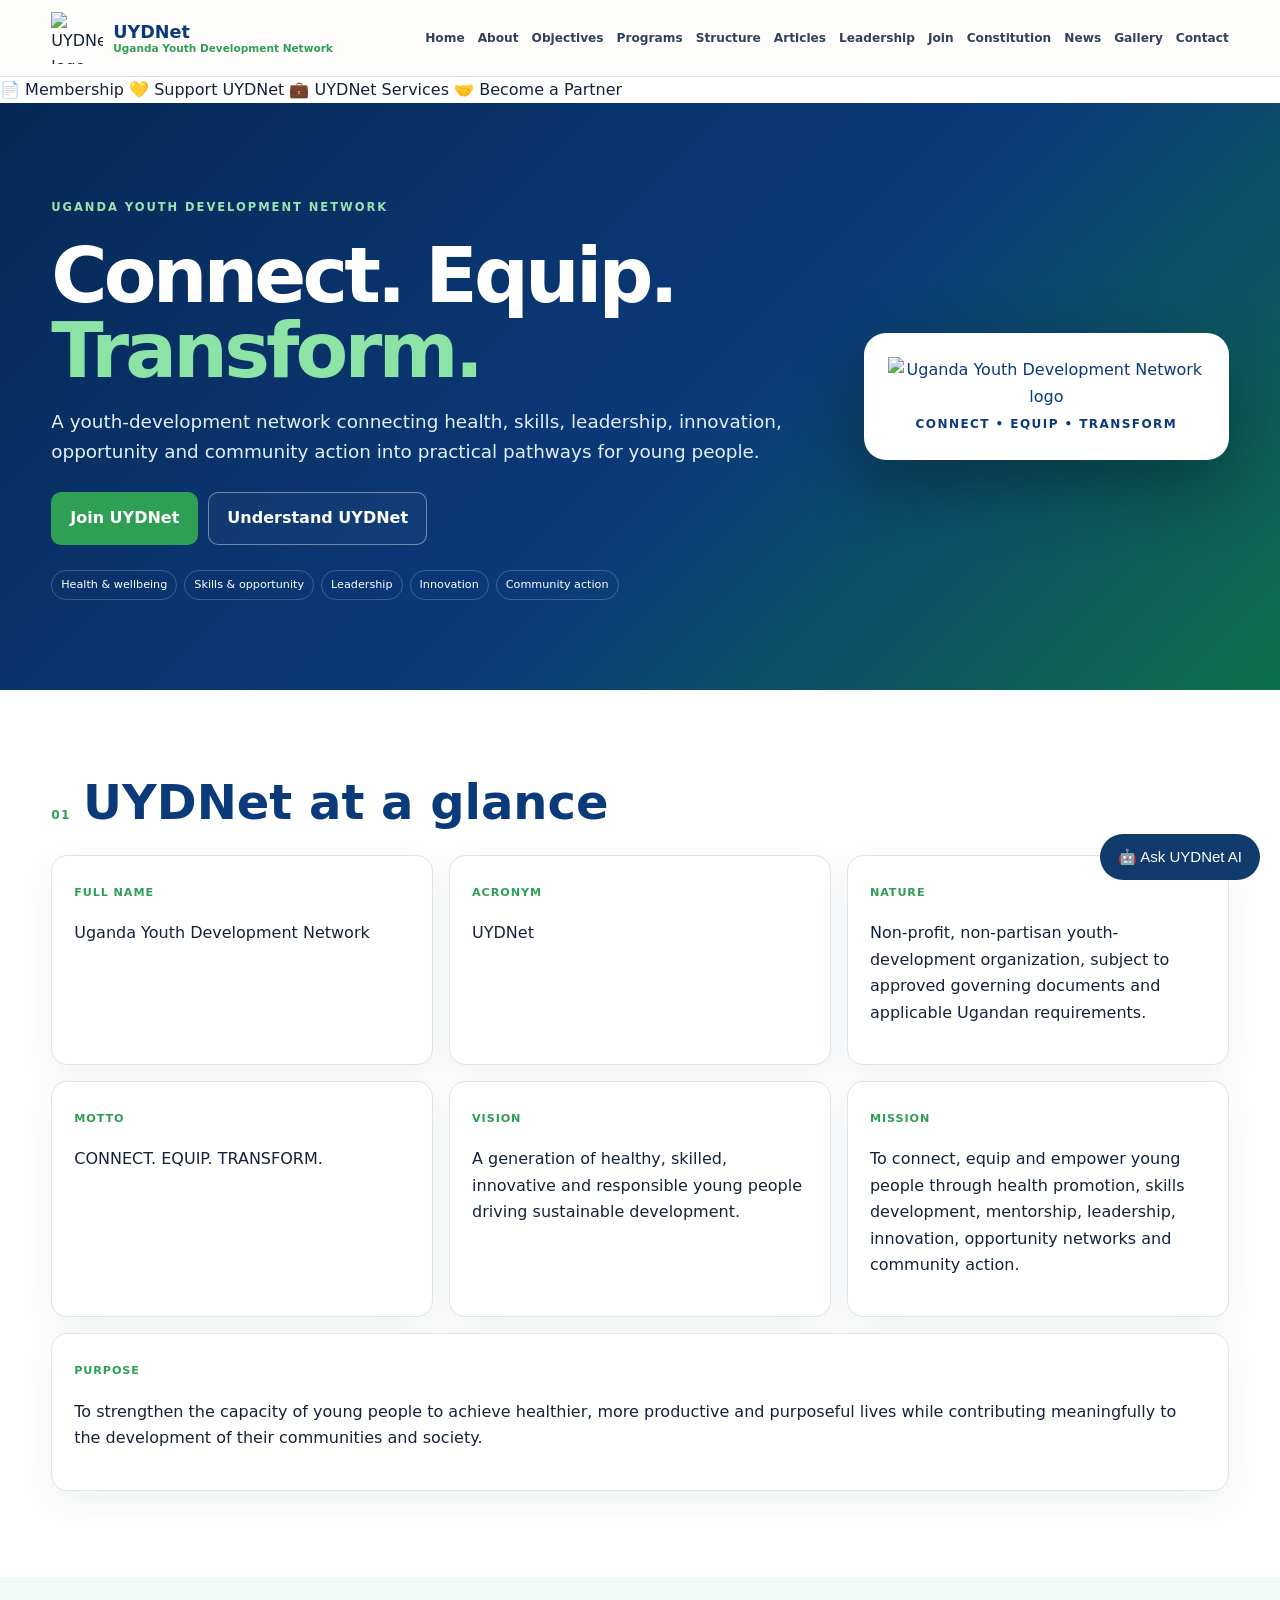
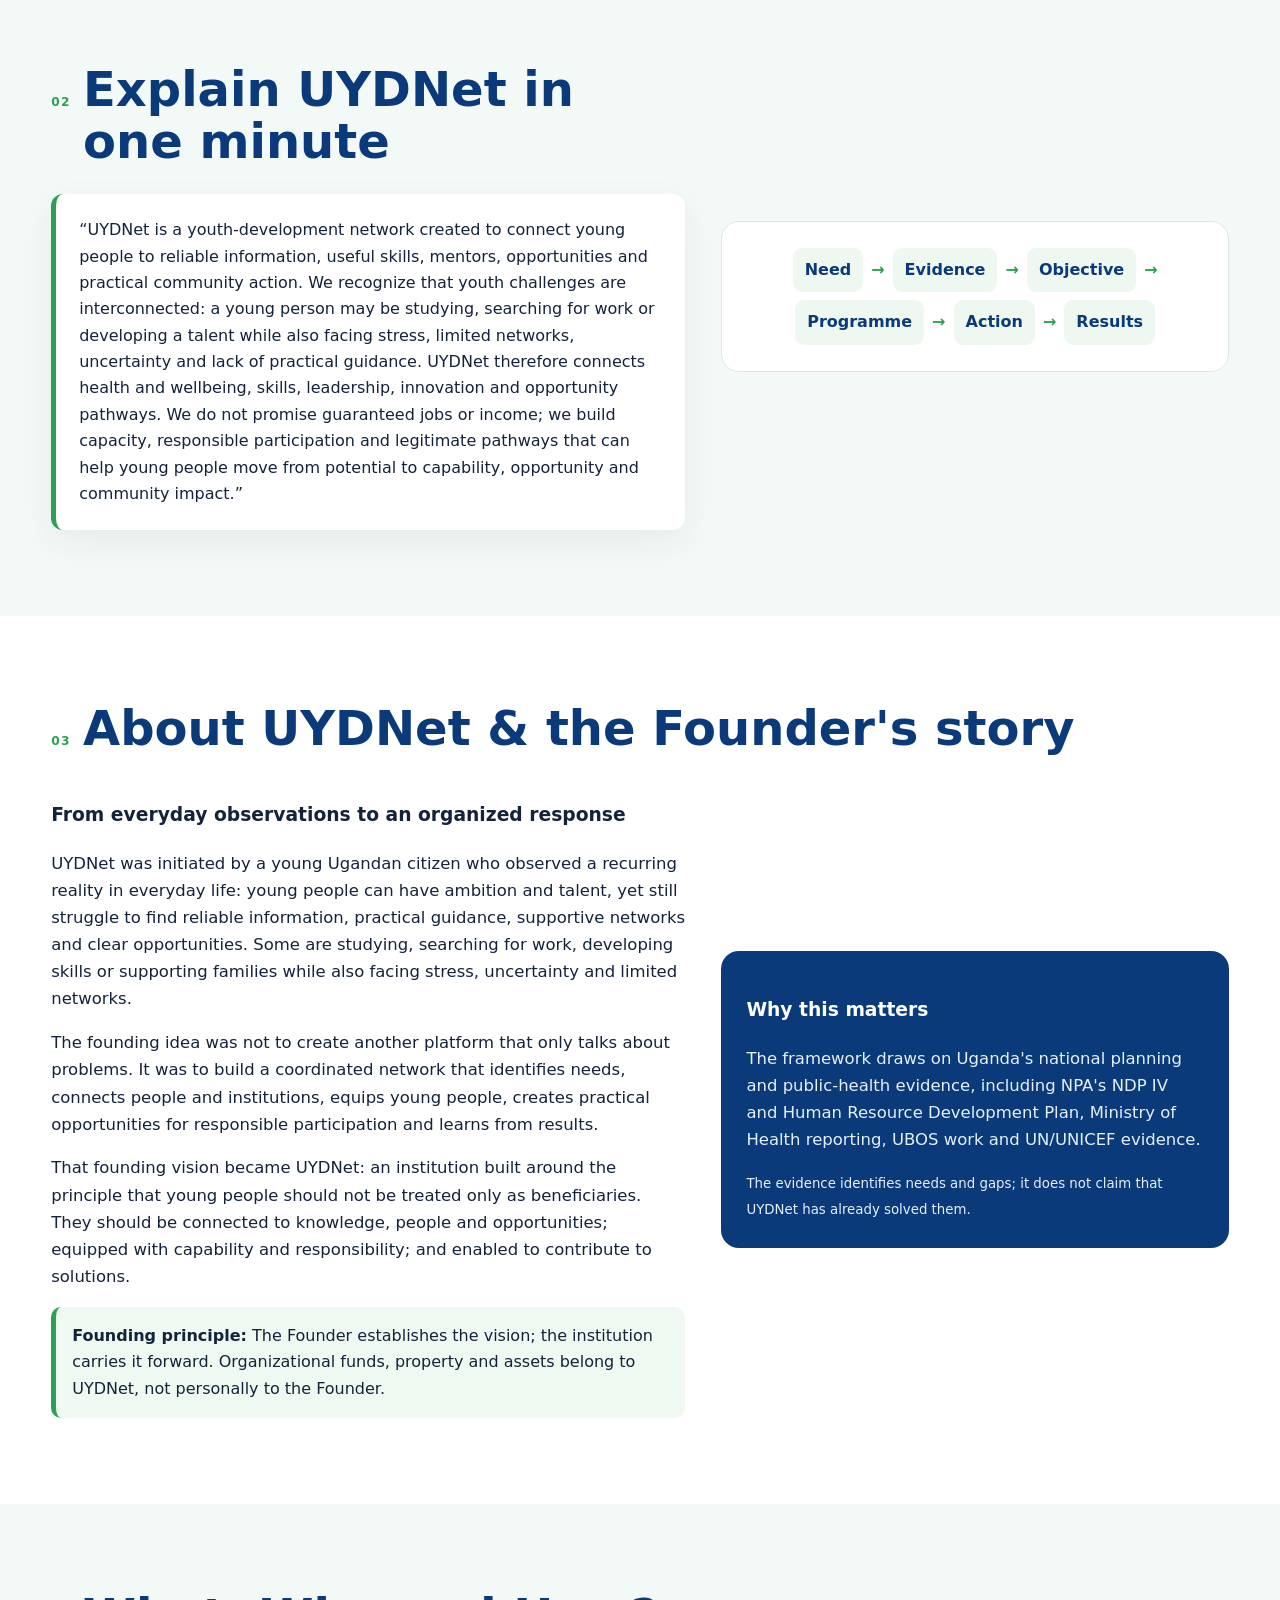
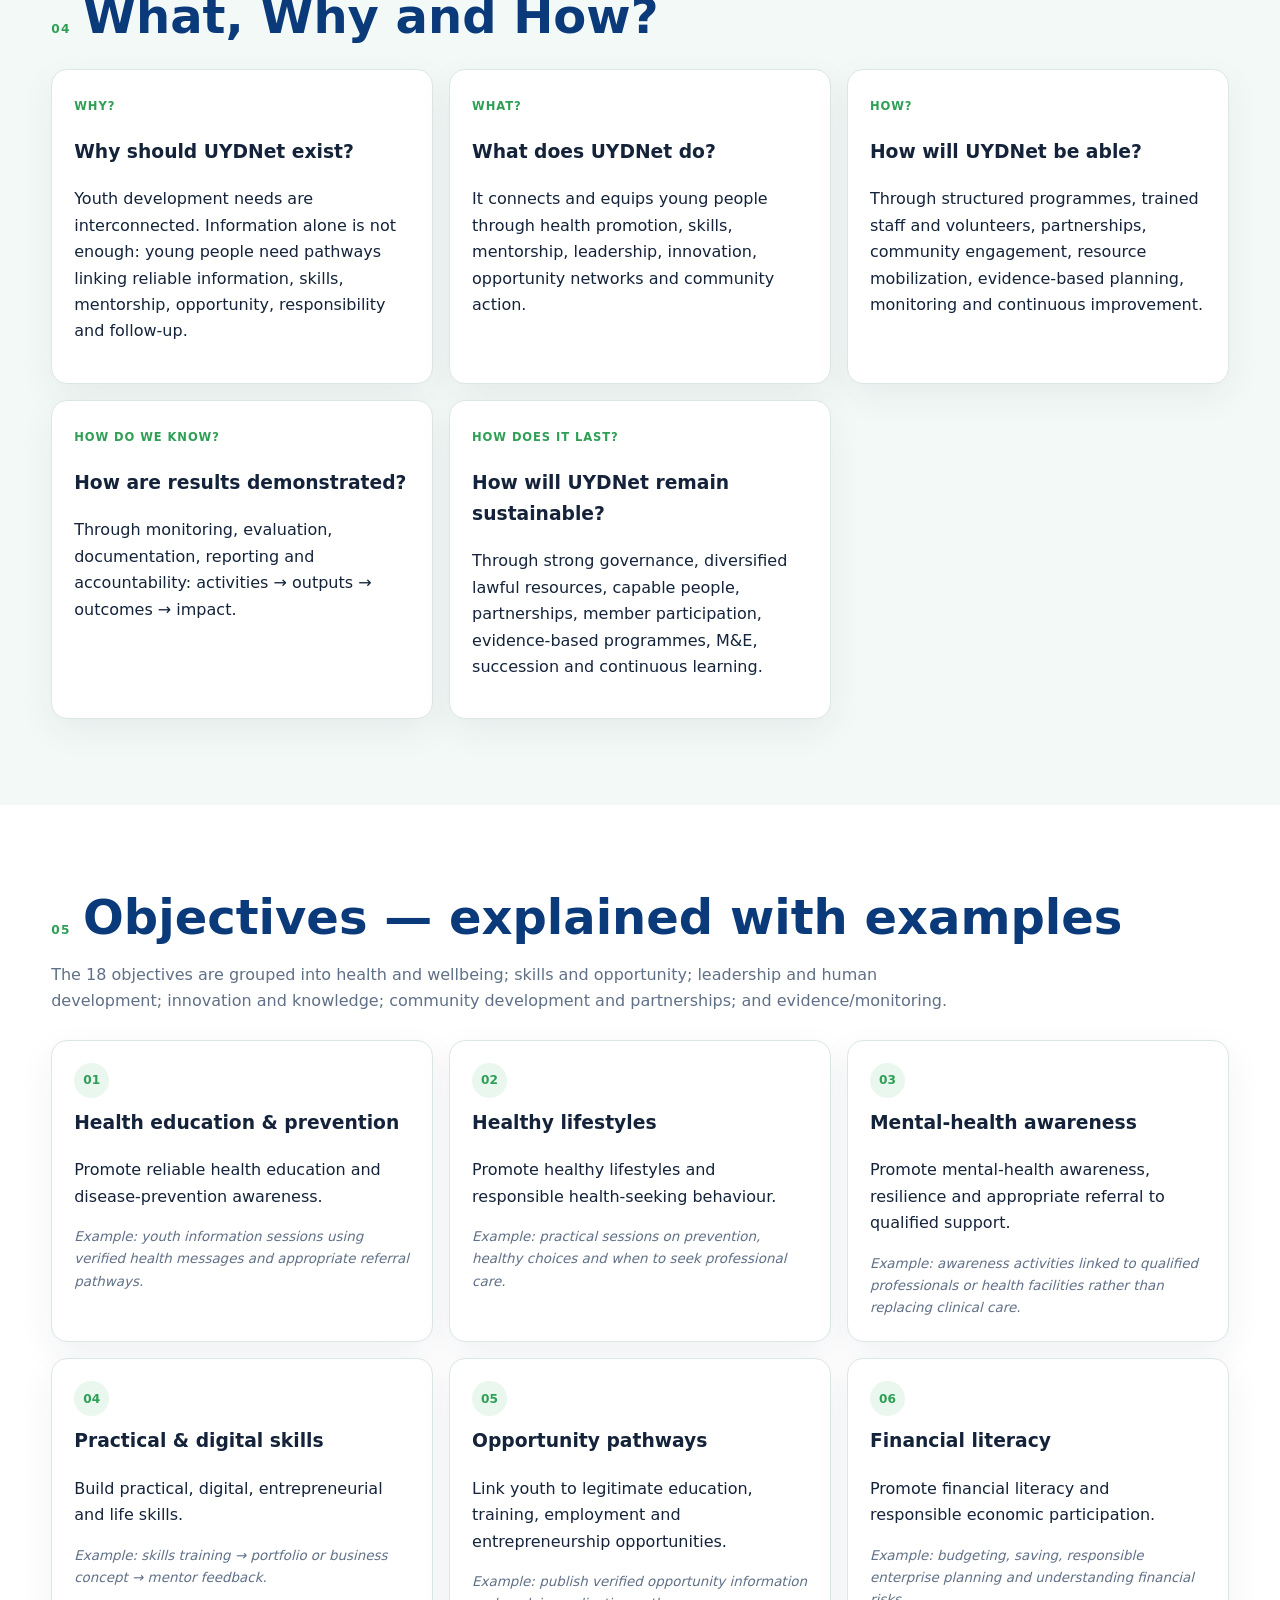
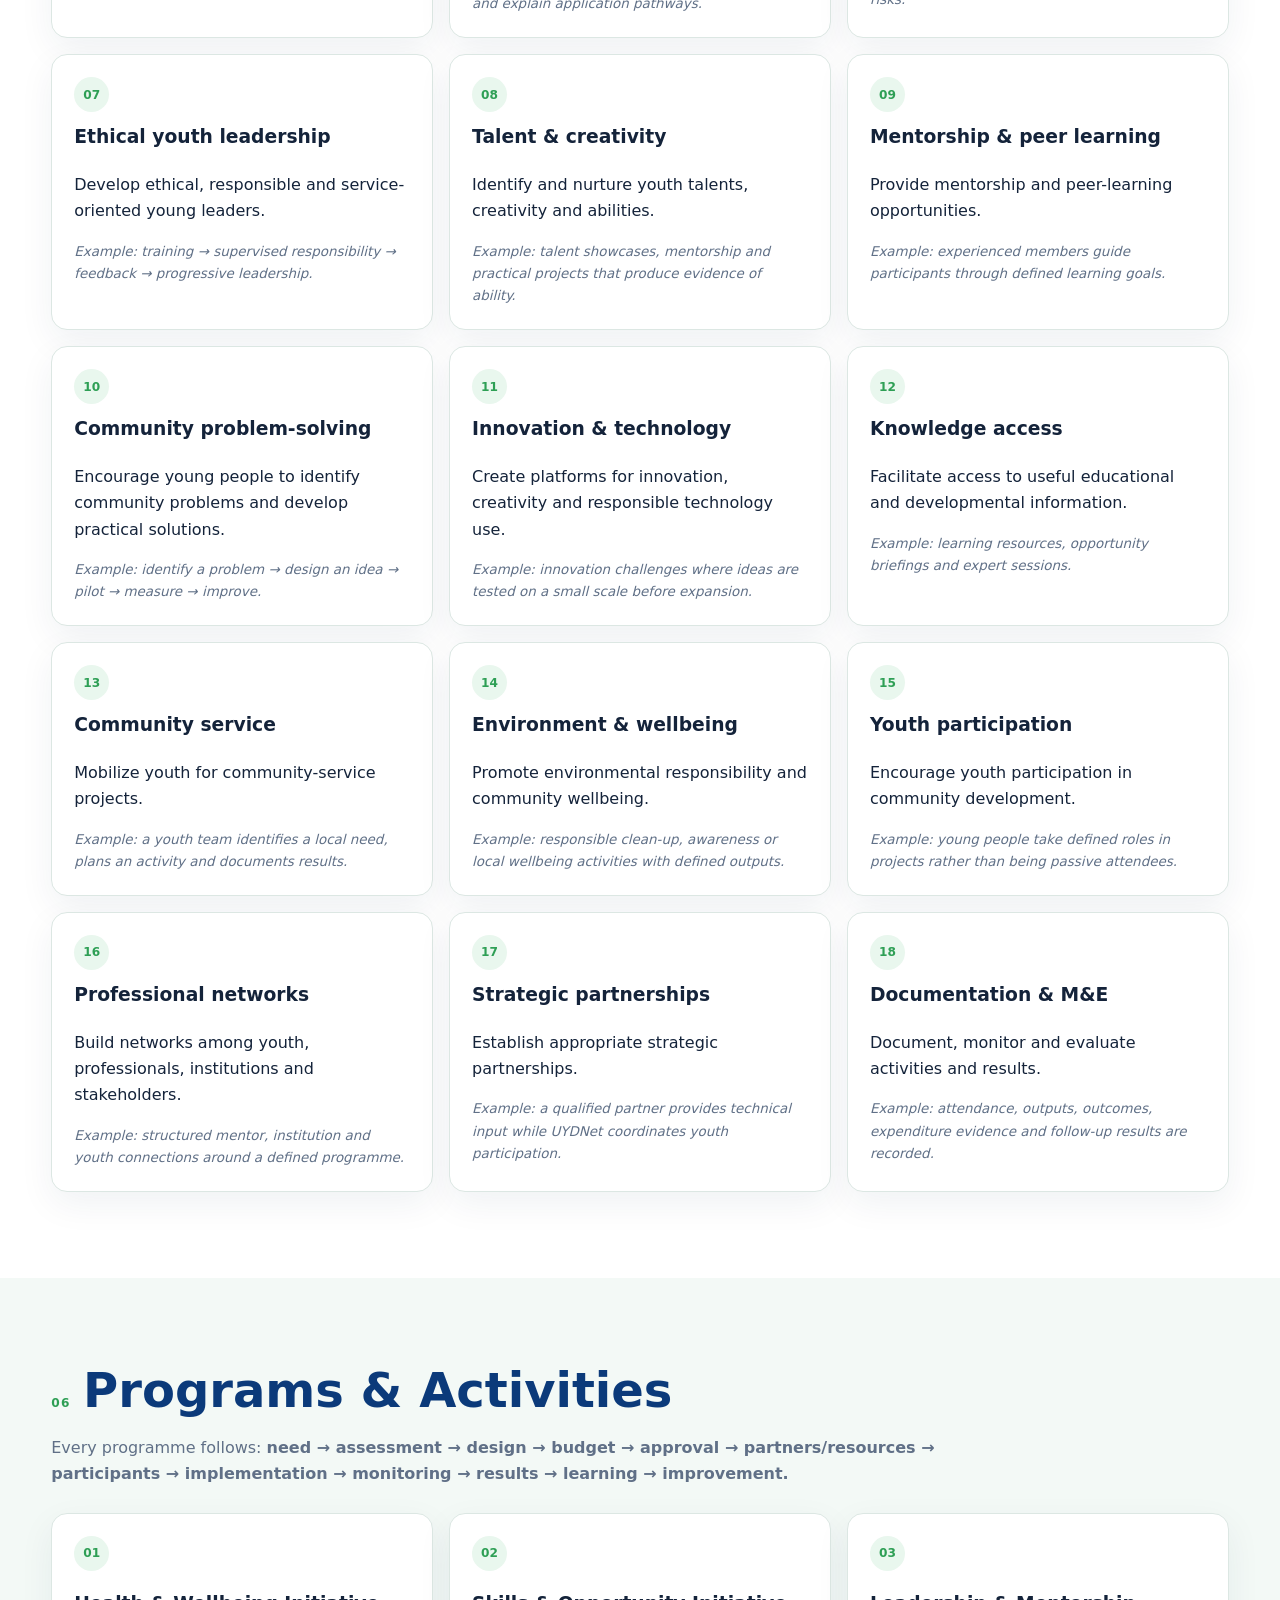
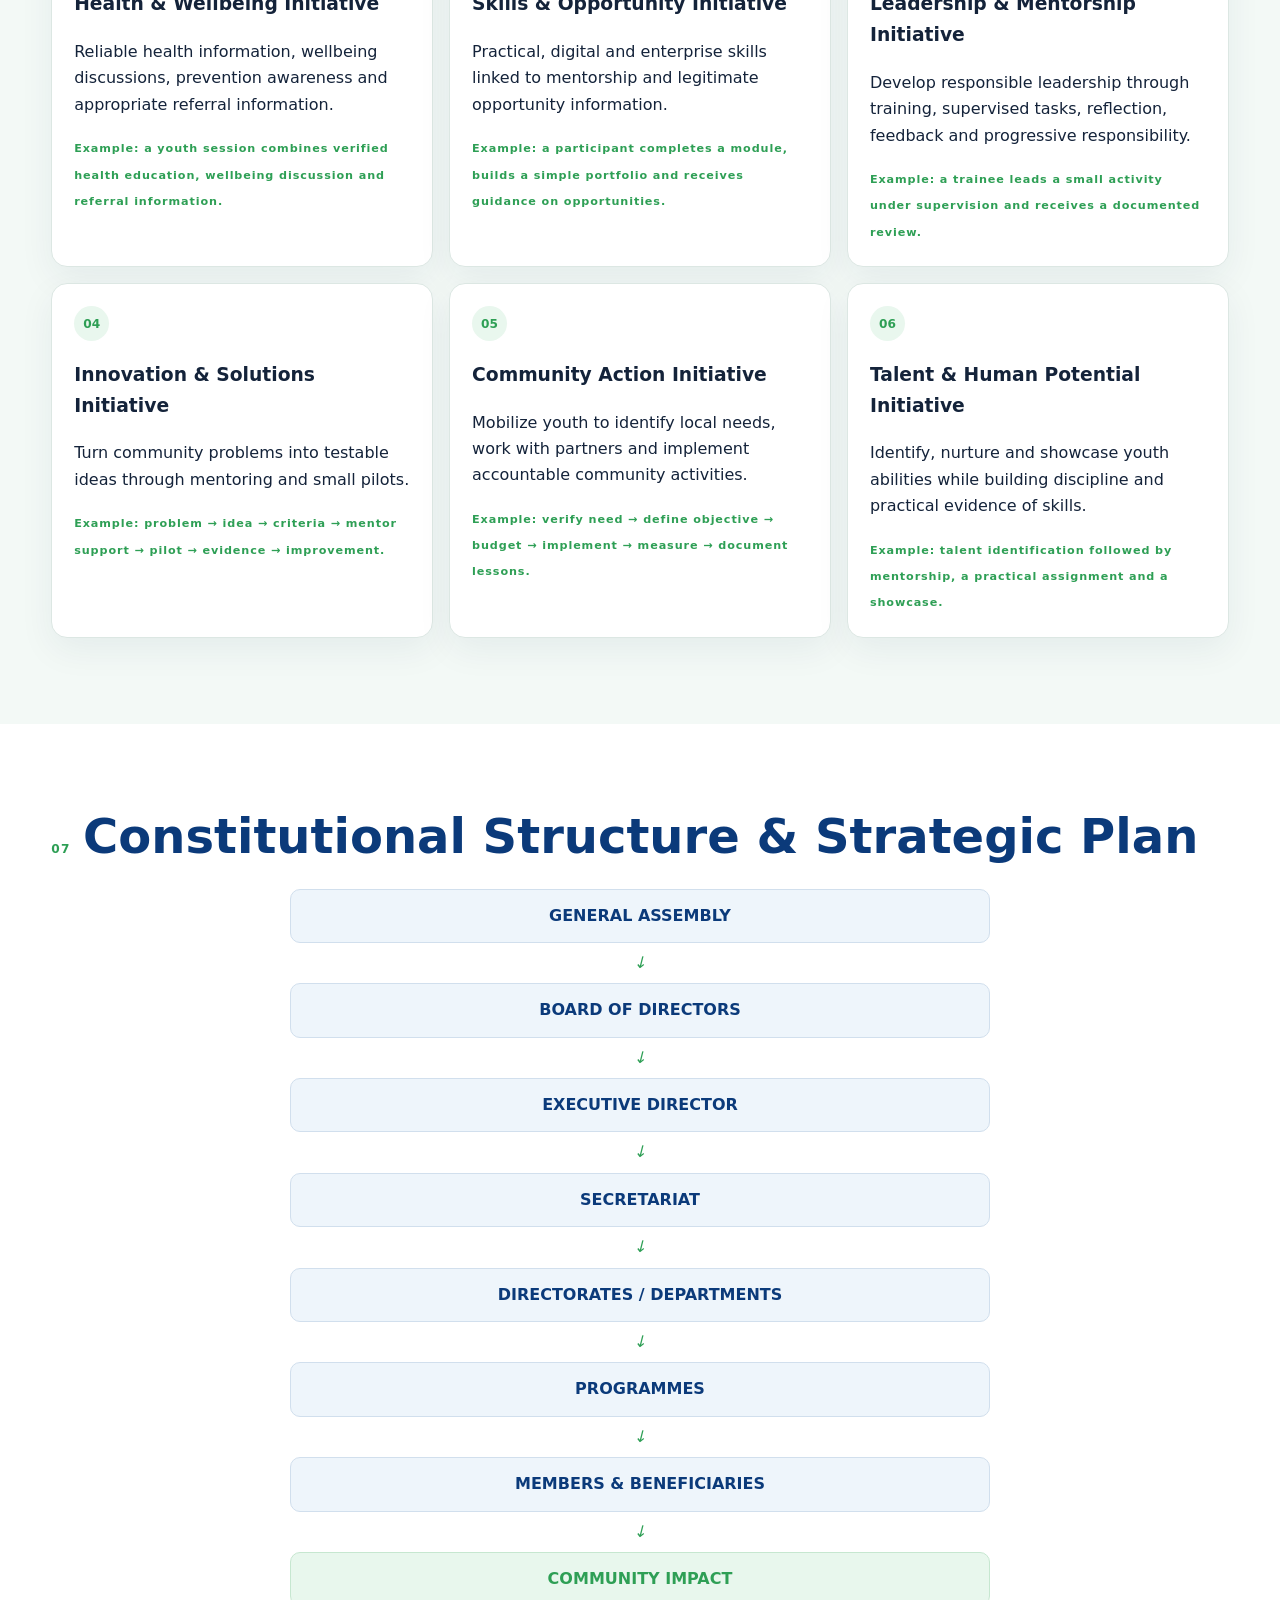
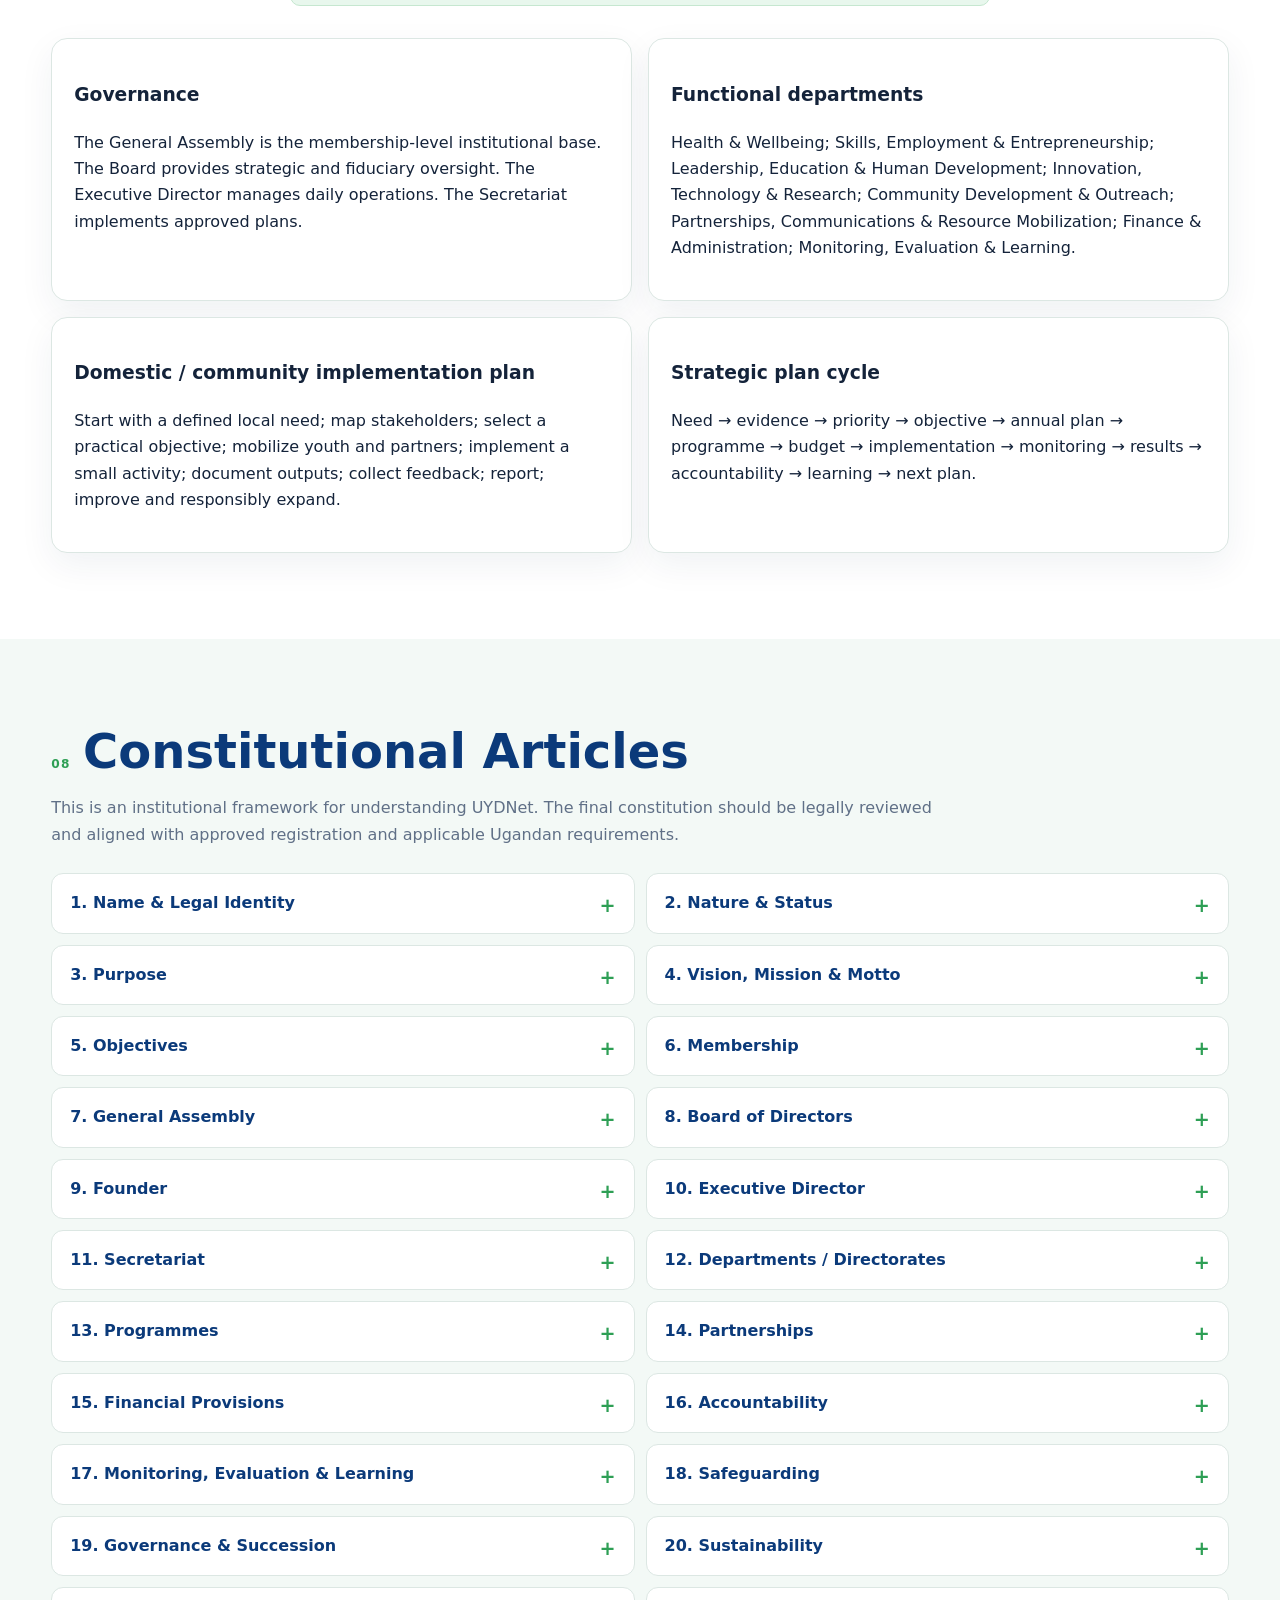
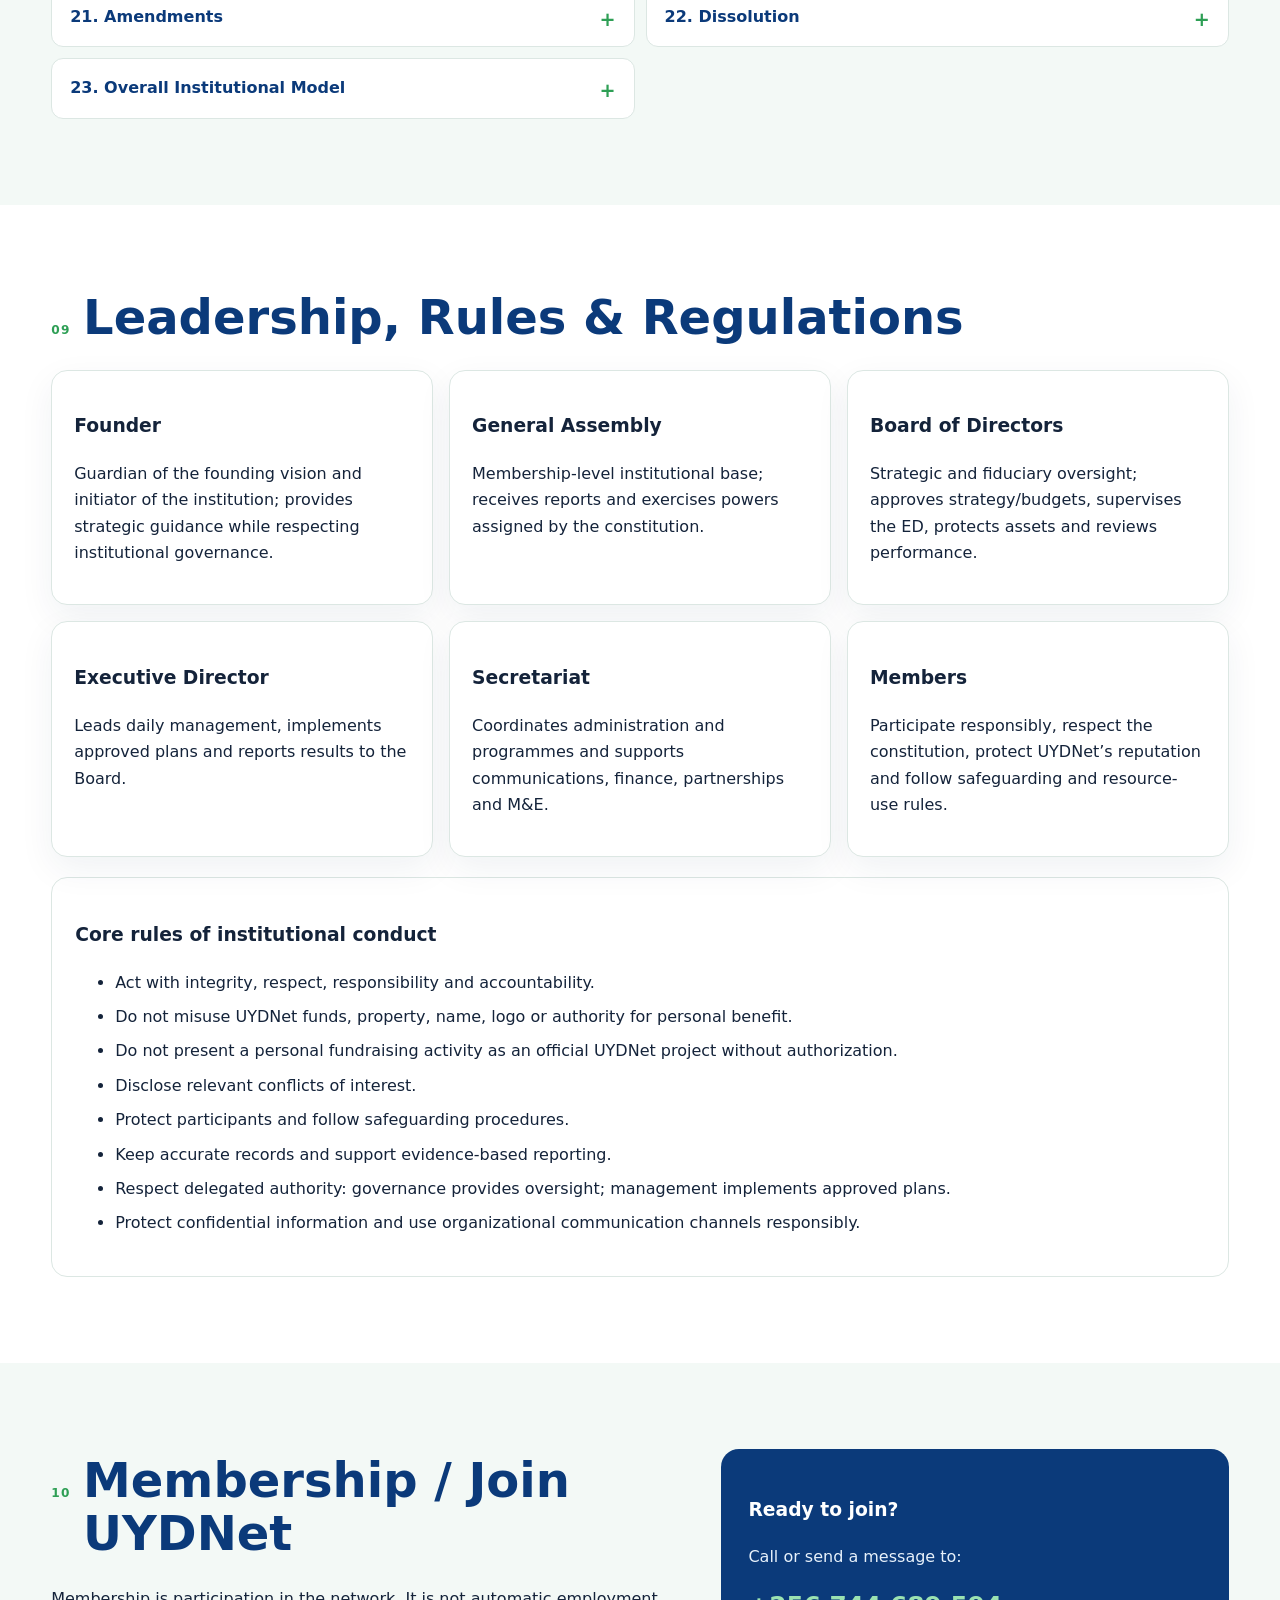
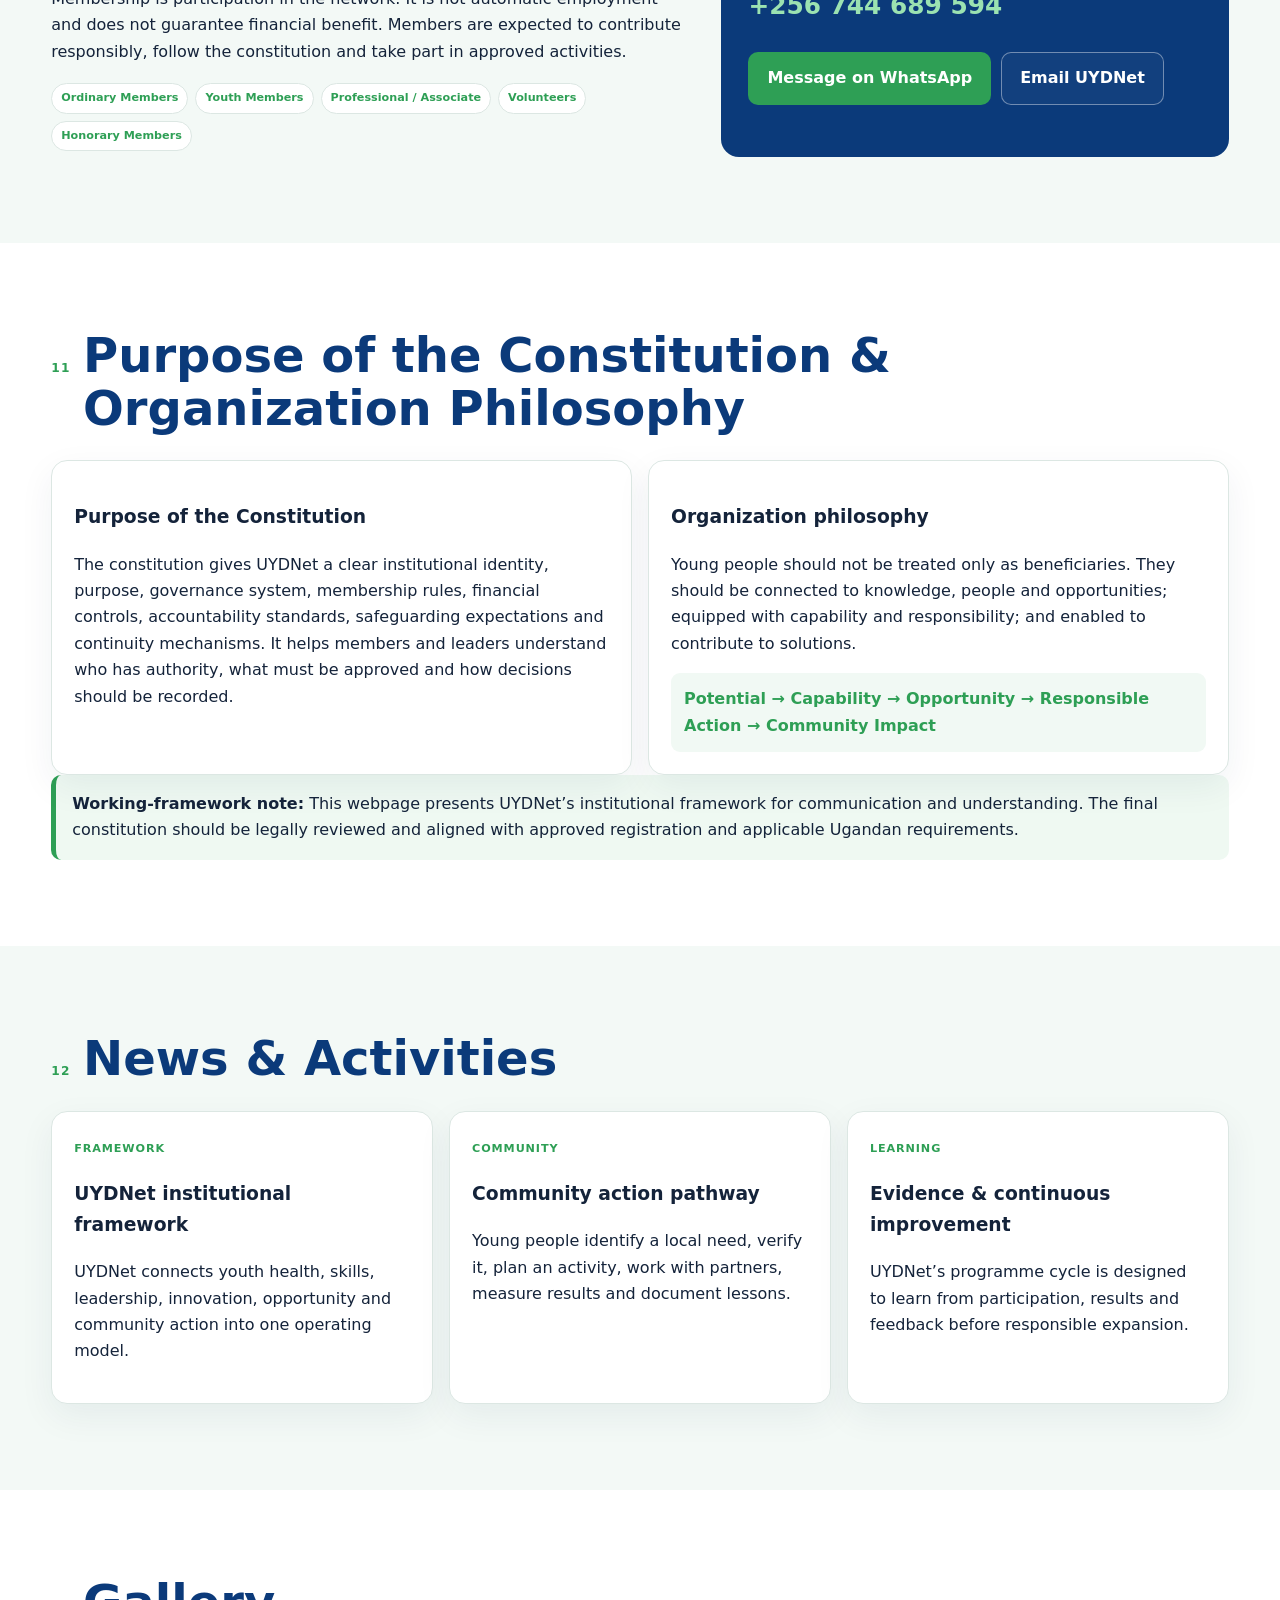
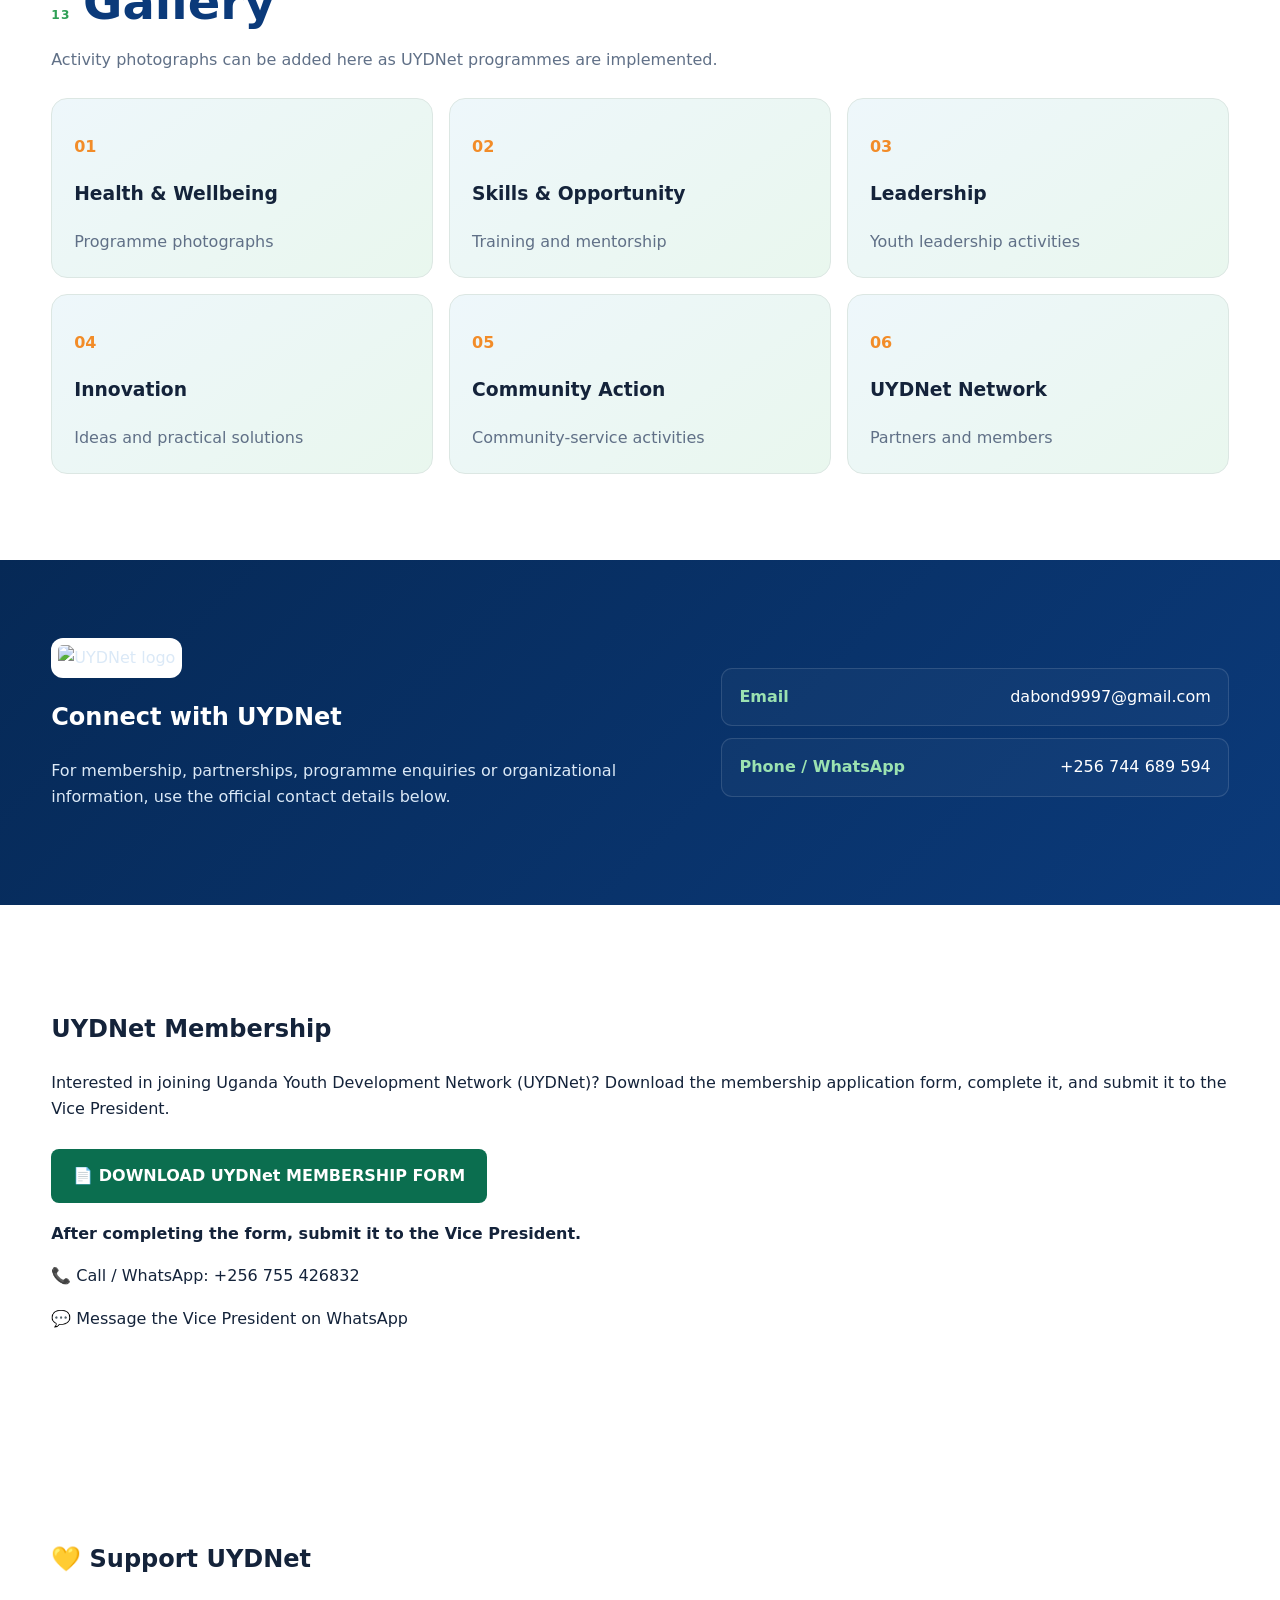
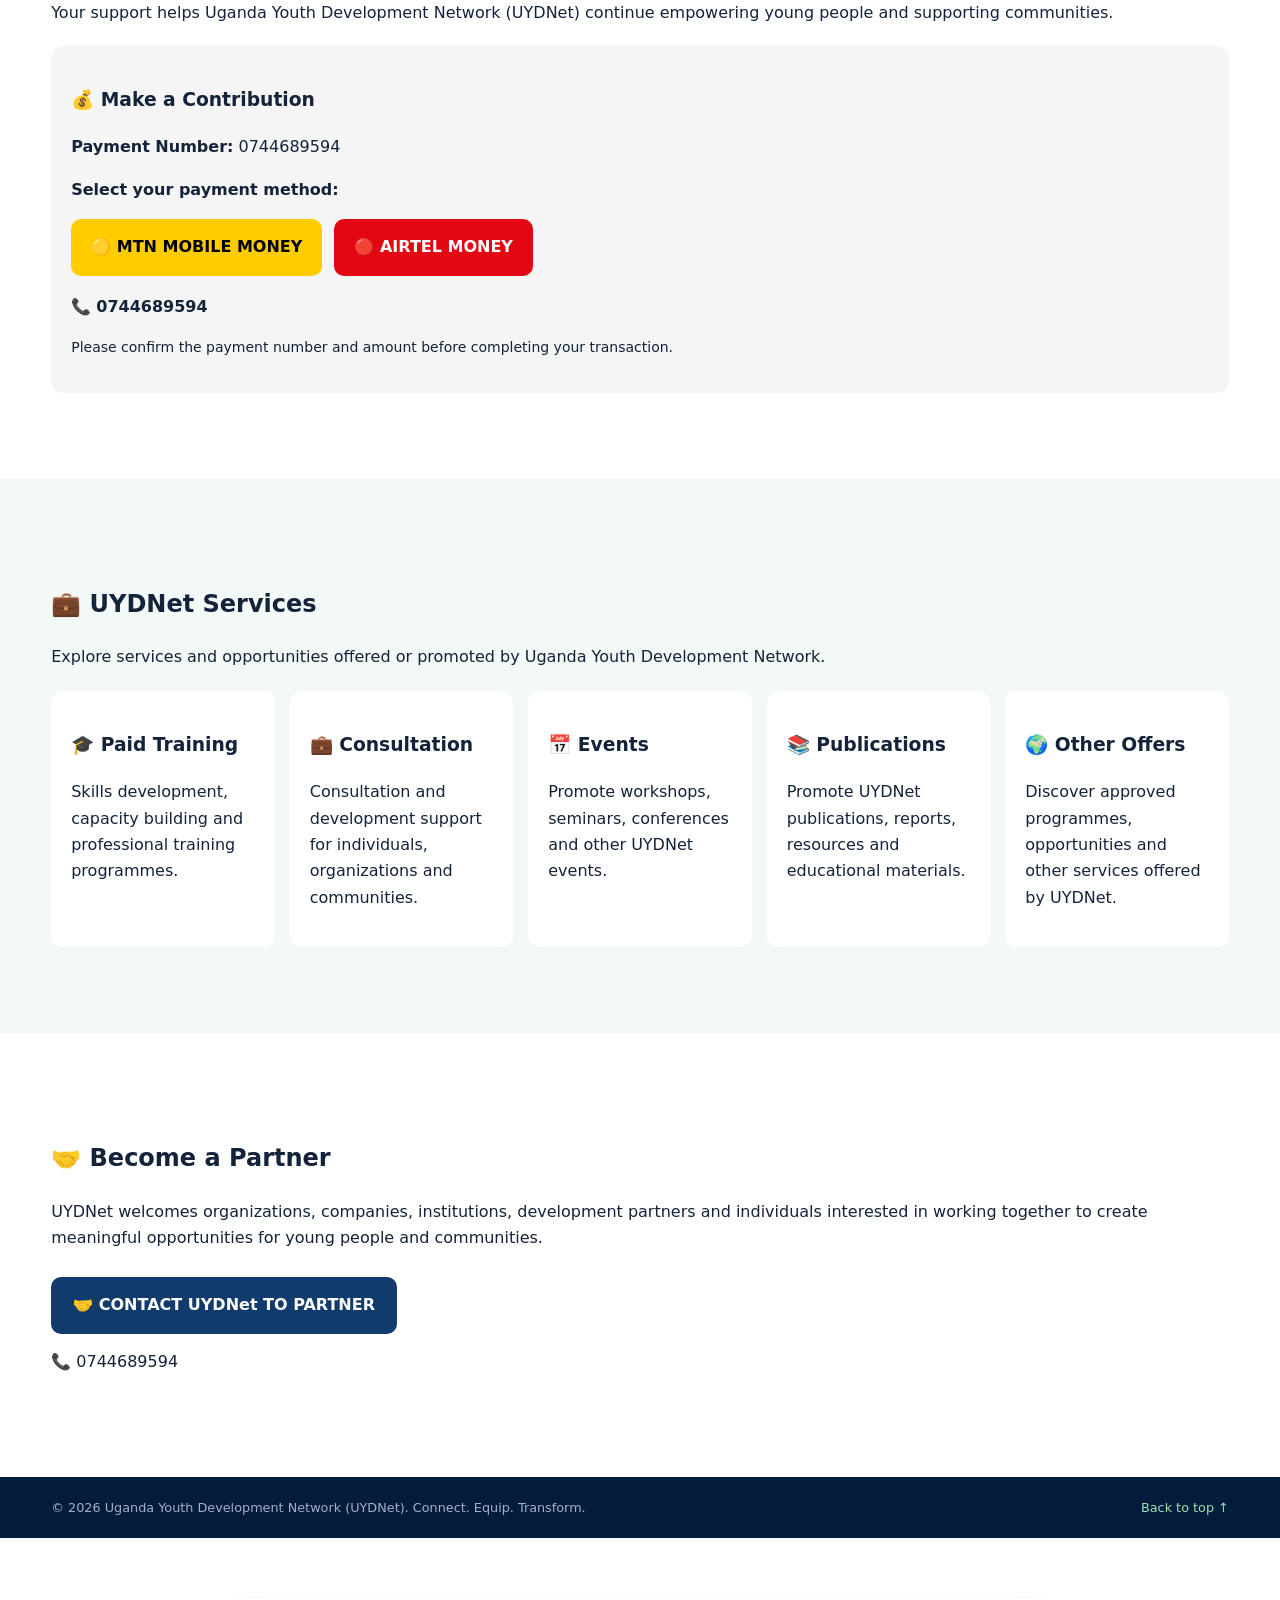
==== index.html @ a848d4ff "Update index.html" ====
<!doctype html><html lang="en"><head><script async src="https://pagead2.googlesyndication.com/pagead/js/adsbygoogle.js?client=ca-pub-8714861169797963"
     crossorigin="anonymous"></script><title>Uganda Youth Development Network (UYDNet) | Youth Development in Uganda</title>
<meta name="description" content="Uganda Youth Development Network (UYDNet) is a youth-focused organization promoting youth development, leadership, participation, skills and community development in Uganda.">
<meta name="keywords" content="Uganda Youth Development Network, UYDNet, youth development Uganda, Uganda youth, youth leadership, youth empowerment"><meta charset="utf-8"><meta name="viewport" content="width=device-width,initial-scale=1"><meta name="theme-color" content="#0b3a7a"><meta name="description" content="Uganda Youth Development Network (UYDNet) — Connect. Equip. Transform."><title>UYDNet | Uganda Youth Development Network</title><link rel="stylesheet" href="styles.css"></head><body>
<header><div class="container navwrap"><a class="brand" href="#home"><img src="assets/uydnet-logo.png" alt="UYDNet logo"><span><b>UYDNet</b><small>Uganda Youth Development Network</small></span></a><button class="menubtn">☰</button><nav><a href="#home">Home</a><a href="#about">About</a><a href="#objectives">Objectives</a><a href="#programs">Programs</a><a href="#structure">Structure</a><a href="#articles">Articles</a><a href="#leadership">Leadership</a><a href="#join">Join</a><a href="#constitution">Constitution</a><a href="#news">News</a><a href="#gallery">Gallery</a><a href="#contact">Contact</a></nav></div></header><a href="#membership">📄 Membership</a>
<a href="#support">💛 Support UYDNet</a>
<a href="#services">💼 UYDNet Services</a>
<a href="#partner">🤝 Become a Partner</a>
<main id="home">
<section class="hero"><div class="container herogrid"><div><label>UGANDA YOUTH DEVELOPMENT NETWORK</label><h1>Connect. Equip. <em>Transform.</em></h1><p class="lead">A youth-development network connecting health, skills, leadership, innovation, opportunity and community action into practical pathways for young people.</p><div class="actions"><a class="btn primary" href="#join">Join UYDNet</a><a class="btn ghost" href="#about">Understand UYDNet</a></div><div class="chips"><span>Health & wellbeing</span><span>Skills & opportunity</span><span>Leadership</span><span>Innovation</span><span>Community action</span></div></div><div class="herocard"><img src="assets/uydnet-logo.png" alt="Uganda Youth Development Network logo"><strong>CONNECT • EQUIP • TRANSFORM</strong></div></div></section>
<section class="section" id="identity"><div class="container"><div class="heading"><span>01</span><h2>UYDNet at a glance</h2></div><div class="grid three"><article><small>FULL NAME</small><p>Uganda Youth Development Network</p></article><article><small>ACRONYM</small><p>UYDNet</p></article><article><small>NATURE</small><p>Non-profit, non-partisan youth-development organization, subject to approved governing documents and applicable Ugandan requirements.</p></article><article><small>MOTTO</small><p>CONNECT. EQUIP. TRANSFORM.</p></article><article><small>VISION</small><p>A generation of healthy, skilled, innovative and responsible young people driving sustainable development.</p></article><article><small>MISSION</small><p>To connect, equip and empower young people through health promotion, skills development, mentorship, leadership, innovation, opportunity networks and community action.</p></article><article class="wide"><small>PURPOSE</small><p>To strengthen the capacity of young people to achieve healthier, more productive and purposeful lives while contributing meaningfully to the development of their communities and society.</p></article></div></div></section>
<section class="section tint"><div class="container twocol"><div><div class="heading"><span>02</span><h2>Explain UYDNet in one minute</h2></div><blockquote>“UYDNet is a youth-development network created to connect young people to reliable information, useful skills, mentors, opportunities and practical community action. We recognize that youth challenges are interconnected: a young person may be studying, searching for work or developing a talent while also facing stress, limited networks, uncertainty and lack of practical guidance. UYDNet therefore connects health and wellbeing, skills, leadership, innovation and opportunity pathways. We do not promise guaranteed jobs or income; we build capacity, responsible participation and legitimate pathways that can help young people move from potential to capability, opportunity and community impact.”</blockquote></div><div class="flow"><b>Need</b><i>→</i><b>Evidence</b><i>→</i><b>Objective</b><i>→</i><b>Programme</b><i>→</i><b>Action</b><i>→</i><b>Results</b></div></div></section>
<section class="section" id="about"><div class="container"><div class="heading"><span>03</span><h2>About UYDNet & the Founder's story</h2></div><div class="story"><div><h3>From everyday observations to an organized response</h3><p>UYDNet was initiated by a young Ugandan citizen who observed a recurring reality in everyday life: young people can have ambition and talent, yet still struggle to find reliable information, practical guidance, supportive networks and clear opportunities. Some are studying, searching for work, developing skills or supporting families while also facing stress, uncertainty and limited networks.</p><p>The founding idea was not to create another platform that only talks about problems. It was to build a coordinated network that identifies needs, connects people and institutions, equips young people, creates practical opportunities for responsible participation and learns from results.</p><p>That founding vision became UYDNet: an institution built around the principle that young people should not be treated only as beneficiaries. They should be connected to knowledge, people and opportunities; equipped with capability and responsibility; and enabled to contribute to solutions.</p><div class="callout"><b>Founding principle:</b> The Founder establishes the vision; the institution carries it forward. Organizational funds, property and assets belong to UYDNet, not personally to the Founder.</div></div><aside class="darkcard"><h3>Why this matters</h3><p>The framework draws on Uganda's national planning and public-health evidence, including NPA's NDP IV and Human Resource Development Plan, Ministry of Health reporting, UBOS work and UN/UNICEF evidence.</p><small>The evidence identifies needs and gaps; it does not claim that UYDNet has already solved them.</small></aside></div></div></section>
<section class="section tint"><div class="container"><div class="heading"><span>04</span><h2>What, Why and How?</h2></div><div class="grid three"><article><b class="q">WHY?</b><h3>Why should UYDNet exist?</h3><p>Youth development needs are interconnected. Information alone is not enough: young people need pathways linking reliable information, skills, mentorship, opportunity, responsibility and follow-up.</p></article><article><b class="q">WHAT?</b><h3>What does UYDNet do?</h3><p>It connects and equips young people through health promotion, skills, mentorship, leadership, innovation, opportunity networks and community action.</p></article><article><b class="q">HOW?</b><h3>How will UYDNet be able?</h3><p>Through structured programmes, trained staff and volunteers, partnerships, community engagement, resource mobilization, evidence-based planning, monitoring and continuous improvement.</p></article><article><b class="q">HOW DO WE KNOW?</b><h3>How are results demonstrated?</h3><p>Through monitoring, evaluation, documentation, reporting and accountability: activities → outputs → outcomes → impact.</p></article><article><b class="q">HOW DOES IT LAST?</b><h3>How will UYDNet remain sustainable?</h3><p>Through strong governance, diversified lawful resources, capable people, partnerships, member participation, evidence-based programmes, M&E, succession and continuous learning.</p></article></div></div></section>
<section class="section" id="objectives"><div class="container"><div class="heading"><span>05</span><h2>Objectives — explained with examples</h2></div><p class="intro">The 18 objectives are grouped into health and wellbeing; skills and opportunity; leadership and human development; innovation and knowledge; community development and partnerships; and evidence/monitoring.</p><div class="grid three"><article class="objective"><b class="num">01</b><h3>Health education & prevention</h3><p>Promote reliable health education and disease-prevention awareness.</p><em>Example: youth information sessions using verified health messages and appropriate referral pathways.</em></article><article class="objective"><b class="num">02</b><h3>Healthy lifestyles</h3><p>Promote healthy lifestyles and responsible health-seeking behaviour.</p><em>Example: practical sessions on prevention, healthy choices and when to seek professional care.</em></article><article class="objective"><b class="num">03</b><h3>Mental-health awareness</h3><p>Promote mental-health awareness, resilience and appropriate referral to qualified support.</p><em>Example: awareness activities linked to qualified professionals or health facilities rather than replacing clinical care.</em></article><article class="objective"><b class="num">04</b><h3>Practical & digital skills</h3><p>Build practical, digital, entrepreneurial and life skills.</p><em>Example: skills training → portfolio or business concept → mentor feedback.</em></article><article class="objective"><b class="num">05</b><h3>Opportunity pathways</h3><p>Link youth to legitimate education, training, employment and entrepreneurship opportunities.</p><em>Example: publish verified opportunity information and explain application pathways.</em></article><article class="objective"><b class="num">06</b><h3>Financial literacy</h3><p>Promote financial literacy and responsible economic participation.</p><em>Example: budgeting, saving, responsible enterprise planning and understanding financial risks.</em></article><article class="objective"><b class="num">07</b><h3>Ethical youth leadership</h3><p>Develop ethical, responsible and service-oriented young leaders.</p><em>Example: training → supervised responsibility → feedback → progressive leadership.</em></article><article class="objective"><b class="num">08</b><h3>Talent & creativity</h3><p>Identify and nurture youth talents, creativity and abilities.</p><em>Example: talent showcases, mentorship and practical projects that produce evidence of ability.</em></article><article class="objective"><b class="num">09</b><h3>Mentorship & peer learning</h3><p>Provide mentorship and peer-learning opportunities.</p><em>Example: experienced members guide participants through defined learning goals.</em></article><article class="objective"><b class="num">10</b><h3>Community problem-solving</h3><p>Encourage young people to identify community problems and develop practical solutions.</p><em>Example: identify a problem → design an idea → pilot → measure → improve.</em></article><article class="objective"><b class="num">11</b><h3>Innovation & technology</h3><p>Create platforms for innovation, creativity and responsible technology use.</p><em>Example: innovation challenges where ideas are tested on a small scale before expansion.</em></article><article class="objective"><b class="num">12</b><h3>Knowledge access</h3><p>Facilitate access to useful educational and developmental information.</p><em>Example: learning resources, opportunity briefings and expert sessions.</em></article><article class="objective"><b class="num">13</b><h3>Community service</h3><p>Mobilize youth for community-service projects.</p><em>Example: a youth team identifies a local need, plans an activity and documents results.</em></article><article class="objective"><b class="num">14</b><h3>Environment & wellbeing</h3><p>Promote environmental responsibility and community wellbeing.</p><em>Example: responsible clean-up, awareness or local wellbeing activities with defined outputs.</em></article><article class="objective"><b class="num">15</b><h3>Youth participation</h3><p>Encourage youth participation in community development.</p><em>Example: young people take defined roles in projects rather than being passive attendees.</em></article><article class="objective"><b class="num">16</b><h3>Professional networks</h3><p>Build networks among youth, professionals, institutions and stakeholders.</p><em>Example: structured mentor, institution and youth connections around a defined programme.</em></article><article class="objective"><b class="num">17</b><h3>Strategic partnerships</h3><p>Establish appropriate strategic partnerships.</p><em>Example: a qualified partner provides technical input while UYDNet coordinates youth participation.</em></article><article class="objective"><b class="num">18</b><h3>Documentation & M&E</h3><p>Document, monitor and evaluate activities and results.</p><em>Example: attendance, outputs, outcomes, expenditure evidence and follow-up results are recorded.</em></article></div></div></section>
<section class="section tint" id="programs"><div class="container"><div class="heading"><span>06</span><h2>Programs & Activities</h2></div><p class="intro">Every programme follows: <b>need → assessment → design → budget → approval → partners/resources → participants → implementation → monitoring → results → learning → improvement.</b></p><div class="grid three"><article><b class="programnum">01</b><h3>Health & Wellbeing Initiative</h3><p>Reliable health information, wellbeing discussions, prevention awareness and appropriate referral information.</p><small>Example: a youth session combines verified health education, wellbeing discussion and referral information.</small></article><article><b class="programnum">02</b><h3>Skills & Opportunity Initiative</h3><p>Practical, digital and enterprise skills linked to mentorship and legitimate opportunity information.</p><small>Example: a participant completes a module, builds a simple portfolio and receives guidance on opportunities.</small></article><article><b class="programnum">03</b><h3>Leadership & Mentorship Initiative</h3><p>Develop responsible leadership through training, supervised tasks, reflection, feedback and progressive responsibility.</p><small>Example: a trainee leads a small activity under supervision and receives a documented review.</small></article><article><b class="programnum">04</b><h3>Innovation & Solutions Initiative</h3><p>Turn community problems into testable ideas through mentoring and small pilots.</p><small>Example: problem → idea → criteria → mentor support → pilot → evidence → improvement.</small></article><article><b class="programnum">05</b><h3>Community Action Initiative</h3><p>Mobilize youth to identify local needs, work with partners and implement accountable community activities.</p><small>Example: verify need → define objective → budget → implement → measure → document lessons.</small></article><article><b class="programnum">06</b><h3>Talent & Human Potential Initiative</h3><p>Identify, nurture and showcase youth abilities while building discipline and practical evidence of skills.</p><small>Example: talent identification followed by mentorship, a practical assignment and a showcase.</small></article></div></div></section>
<section class="section" id="structure"><div class="container"><div class="heading"><span>07</span><h2>Constitutional Structure & Strategic Plan</h2></div><div class="org"><div>GENERAL ASSEMBLY</div><i>↓</i><div>BOARD OF DIRECTORS</div><i>↓</i><div>EXECUTIVE DIRECTOR</div><i>↓</i><div>SECRETARIAT</div><i>↓</i><div>DIRECTORATES / DEPARTMENTS</div><i>↓</i><div>PROGRAMMES</div><i>↓</i><div>MEMBERS & BENEFICIARIES</div><i>↓</i><div class="impact">COMMUNITY IMPACT</div></div><div class="grid two"><article><h3>Governance</h3><p>The General Assembly is the membership-level institutional base. The Board provides strategic and fiduciary oversight. The Executive Director manages daily operations. The Secretariat implements approved plans.</p></article><article><h3>Functional departments</h3><p>Health & Wellbeing; Skills, Employment & Entrepreneurship; Leadership, Education & Human Development; Innovation, Technology & Research; Community Development & Outreach; Partnerships, Communications & Resource Mobilization; Finance & Administration; Monitoring, Evaluation & Learning.</p></article><article><h3>Domestic / community implementation plan</h3><p>Start with a defined local need; map stakeholders; select a practical objective; mobilize youth and partners; implement a small activity; document outputs; collect feedback; report; improve and responsibly expand.</p></article><article><h3>Strategic plan cycle</h3><p>Need → evidence → priority → objective → annual plan → programme → budget → implementation → monitoring → results → accountability → learning → next plan.</p></article></div></div></section>
<section class="section tint" id="articles"><div class="container"><div class="heading"><span>08</span><h2>Constitutional Articles</h2></div><p class="intro">This is an institutional framework for understanding UYDNet. The final constitution should be legally reviewed and aligned with approved registration and applicable Ugandan requirements.</p><div class="articles"><details><summary>1. Name & Legal Identity</summary><p>Establish the consistent legal name, principal office, geographical scope and registration particulars once approved. Example: letters, bank records and programme documents use one consistent legal identity.</p></details><details><summary>2. Nature & Status</summary><p>UYDNet is designed as a non-profit, non-partisan youth-development organization. Resources serve approved objectives rather than private profit. Example: programme funds cannot become a leader’s personal allowance.</p></details><details><summary>3. Purpose</summary><p>Strengthen youth health, capability, productivity, purpose and contribution to community and society. Every major programme should trace back to this purpose.</p></details><details><summary>4. Vision, Mission & Motto</summary><p>Vision describes the future; mission describes what UYDNet does; motto is CONNECT. EQUIP. TRANSFORM. Together they provide institutional direction.</p></details><details><summary>5. Objectives</summary><p>The 18 objectives form the basis for programmes and annual plans across health, skills, leadership, innovation, community development and monitoring.</p></details><details><summary>6. Membership</summary><p>Possible categories include Ordinary, Youth, Professional/Associate, Volunteer and Honorary members. Membership is participation—not automatic employment or guaranteed financial benefit.</p></details><details><summary>7. General Assembly</summary><p>The membership-level institutional base receives reports, considers major matters and exercises constitutional powers. It is not the day-to-day management office.</p></details><details><summary>8. Board of Directors</summary><p>Provides strategic and fiduciary oversight, approves strategy and budgets, supervises the Executive Director, protects assets and reviews performance. The Board should not manage every daily activity.</p></details><details><summary>9. Founder</summary><p>The Founder initiates the organization and contributes to founding vision, values and institutional development. Founder recognition does not mean personal ownership of organizational funds, property or assets.</p></details><details><summary>10. Executive Director</summary><p>The chief operational manager implements Board-approved plans, supervises the Secretariat, coordinates programmes and reports to the Board. Board oversees; management implements.</p></details><details><summary>11. Secretariat</summary><p>The professional operational machinery that converts approved plans into organized administrative and programme activity.</p></details><details><summary>12. Departments / Directorates</summary><p>Departments convert objectives into activities and report through the Secretariat. Finance, safeguarding and M&E support all programmes.</p></details><details><summary>13. Programmes</summary><p>Coordinated sets of activities designed to achieve defined objectives and results. Each follows the need-to-learning cycle.</p></details><details><summary>14. Partnerships</summary><p>Partners may include government/local authorities, health and education institutions, private sector, professional bodies, development organizations, community organizations and research institutions. Roles should be documented.</p></details><details><summary>15. Financial Provisions</summary><p>Potential lawful sources include grants, donations, sponsorships, membership contributions, fundraising, partnerships and approved programme-related income. Money follows budget → authorization → procurement → expenditure → evidence → accounting → reporting.</p></details><details><summary>16. Accountability</summary><p>Clear duties, documented approvals, financial records, procurement controls, asset registers, reports, conflict-of-interest declarations and Board oversight should be part of daily operations.</p></details><details><summary>17. Monitoring, Evaluation & Learning</summary><p>Track activities, outputs, outcomes and longer-term results. Ask what worked, for whom, at what cost, what changed and what should improve.</p></details><details><summary>18. Safeguarding</summary><p>Maintain a code of conduct, safe programme environments, responsible behaviour, reporting mechanisms, confidentiality, referral procedures and protection from abuse and exploitation.</p></details><details><summary>19. Governance & Succession</summary><p>Define terms, eligibility, appointment/election, duties, resignation/removal, handover and succession. Institutional continuity must not depend on one person.</p></details><details><summary>20. Sustainability</summary><p>Combine governance, diversified lawful resources, capable people, partnerships, member participation, evidence-based programmes, M&E, succession and learning.</p></details><details><summary>21. Amendments</summary><p>Define who may propose amendments, required notice, quorum, voting threshold, documentation and any required regulatory approval or notification.</p></details><details><summary>22. Dissolution</summary><p>Define the resolution process, quorum, voting threshold, settlement of liabilities and lawful handling of remaining assets consistent with applicable requirements.</p></details><details><summary>23. Overall Institutional Model</summary><p>General Assembly → Board → Executive Director → Secretariat → Departments → Programmes → Members/Beneficiaries → Community Impact. Operating cycle: need → evidence → objective → programme → resources → implementation → monitoring → results → accountability → learning → sustainable impact.</p></details></div></div></section>
<section class="section" id="leadership"><div class="container"><div class="heading"><span>09</span><h2>Leadership, Rules & Regulations</h2></div><div class="grid three"><article><h3>Founder</h3><p>Guardian of the founding vision and initiator of the institution; provides strategic guidance while respecting institutional governance.</p></article><article><h3>General Assembly</h3><p>Membership-level institutional base; receives reports and exercises powers assigned by the constitution.</p></article><article><h3>Board of Directors</h3><p>Strategic and fiduciary oversight; approves strategy/budgets, supervises the ED, protects assets and reviews performance.</p></article><article><h3>Executive Director</h3><p>Leads daily management, implements approved plans and reports results to the Board.</p></article><article><h3>Secretariat</h3><p>Coordinates administration and programmes and supports communications, finance, partnerships and M&E.</p></article><article><h3>Members</h3><p>Participate responsibly, respect the constitution, protect UYDNet’s reputation and follow safeguarding and resource-use rules.</p></article></div><div class="rules"><h3>Core rules of institutional conduct</h3><ul><li>Act with integrity, respect, responsibility and accountability.</li><li>Do not misuse UYDNet funds, property, name, logo or authority for personal benefit.</li><li>Do not present a personal fundraising activity as an official UYDNet project without authorization.</li><li>Disclose relevant conflicts of interest.</li><li>Protect participants and follow safeguarding procedures.</li><li>Keep accurate records and support evidence-based reporting.</li><li>Respect delegated authority: governance provides oversight; management implements approved plans.</li><li>Protect confidential information and use organizational communication channels responsibly.</li></ul></div></div></section>
<section class="section tint" id="join"><div class="container twocol"><div><div class="heading"><span>10</span><h2>Membership / Join UYDNet</h2></div><p>Membership is participation in the network. It is not automatic employment and does not guarantee financial benefit. Members are expected to contribute responsibly, follow the constitution and take part in approved activities.</p><div class="membercats"><span>Ordinary Members</span><span>Youth Members</span><span>Professional / Associate</span><span>Volunteers</span><span>Honorary Members</span></div></div><div class="contactcard"><h3>Ready to join?</h3><p>Call or send a message to:</p><a class="phone" href="tel:+256744689594">+256 744 689 594</a><div class="actions"><a class="btn primary" href="https://wa.me/256744689594?text=Hello%20UYDNet%2C%20I%20would%20like%20to%20join%20UYDNet." target="_blank">Message on WhatsApp</a><a class="btn ghost" href="mailto:dabond9997@gmail.com?subject=UYDNet%20Membership%20Enquiry">Email UYDNet</a></div></div></div></section>
<section class="section" id="constitution"><div class="container"><div class="heading"><span>11</span><h2>Purpose of the Constitution & Organization Philosophy</h2></div><div class="grid two"><article><h3>Purpose of the Constitution</h3><p>The constitution gives UYDNet a clear institutional identity, purpose, governance system, membership rules, financial controls, accountability standards, safeguarding expectations and continuity mechanisms. It helps members and leaders understand who has authority, what must be approved and how decisions should be recorded.</p></article><article><h3>Organization philosophy</h3><p>Young people should not be treated only as beneficiaries. They should be connected to knowledge, people and opportunities; equipped with capability and responsibility; and enabled to contribute to solutions.</p><div class="philosophy">Potential → Capability → Opportunity → Responsible Action → Community Impact</div></article></div><div class="notice"><b>Working-framework note:</b> This webpage presents UYDNet’s institutional framework for communication and understanding. The final constitution should be legally reviewed and aligned with approved registration and applicable Ugandan requirements.</div></div></section>
<section class="section tint" id="news"><div class="container"><div class="heading"><span>12</span><h2>News & Activities</h2></div><div class="grid three"><article><label>FRAMEWORK</label><h3>UYDNet institutional framework</h3><p>UYDNet connects youth health, skills, leadership, innovation, opportunity and community action into one operating model.</p></article><article><label>COMMUNITY</label><h3>Community action pathway</h3><p>Young people identify a local need, verify it, plan an activity, work with partners, measure results and document lessons.</p></article><article><label>LEARNING</label><h3>Evidence & continuous improvement</h3><p>UYDNet’s programme cycle is designed to learn from participation, results and feedback before responsible expansion.</p></article></div></div></section>
<section class="section" id="gallery"><div class="container"><div class="heading"><span>13</span><h2>Gallery</h2></div><p class="intro">Activity photographs can be added here as UYDNet programmes are implemented.</p><div class="gallery"><div><b>01</b><h3>Health & Wellbeing</h3><p>Programme photographs</p></div><div><b>02</b><h3>Skills & Opportunity</h3><p>Training and mentorship</p></div><div><b>03</b><h3>Leadership</h3><p>Youth leadership activities</p></div><div><b>04</b><h3>Innovation</h3><p>Ideas and practical solutions</p></div><div><b>05</b><h3>Community Action</h3><p>Community-service activities</p></div><div><b>06</b><h3>UYDNet Network</h3><p>Partners and members</p></div></div></div></section>
<section class="dark" id="contact"><div class="container contactgrid"><div><img src="assets/uydnet-logo.png" alt="UYDNet logo"><h2>Connect with UYDNet</h2><p>For membership, partnerships, programme enquiries or organizational information, use the official contact details below.</p></div><div class="contacts"><a href="mailto:dabond9997@gmail.com"><b>Email</b><span>dabond9997@gmail.com</span></a><a href="tel:+256744689594"><b>Phone / WhatsApp</b><span>+256 744 689 594</span></a></div></div></section></main>
<section class="section" id="membership">
  <div class="container">
    <h2>UYDNet Membership</h2>

    <p>
      Interested in joining Uganda Youth Development Network (UYDNet)?
      Download the membership application form, complete it, and submit it
      to the Vice President.
    </p>

    <a href="UYDNet%20Membership%20Form.pdf" download
       style="display:inline-block; padding:14px 22px; background:#0b6e4f; color:white; text-decoration:none; border-radius:8px; font-weight:bold; margin-top:10px;">
      📄 DOWNLOAD UYDNet MEMBERSHIP FORM
    </a>

    <p style="margin-top:18px;">
      <strong>After completing the form, submit it to the Vice President.</strong>
    </p>

    <p>
      📞 Call / WhatsApp:
      <a href="tel:+256755426832">+256 755 426832</a>
    </p>

    <p>
      <a href="https://wa.me/256755426832" target="_blank">
        💬 Message the Vice President on WhatsApp
      </a>
    </p>
  </div>
</section><!-- SUPPORT UYDNET -->
<section class="section" id="support">
  <div class="container">

    <h2>💛 Support UYDNet</h2>

    <p>
      Your support helps Uganda Youth Development Network (UYDNet)
      continue empowering young people and supporting communities.
    </p>

    <div style="background:#f5f5f5;padding:20px;border-radius:12px;margin-top:20px;">

      <h3>💰 Make a Contribution</h3>

      <p><strong>Payment Number:</strong> 0744689594</p>

      <p><strong>Select your payment method:</strong></p>

      <div style="display:flex;flex-wrap:wrap;gap:12px;">

        <a href="tel:*165*3%23"
           style="display:inline-block;background:#ffcc00;color:#000;
           padding:15px 20px;border-radius:10px;text-decoration:none;
           font-weight:bold;">
          🟡 MTN MOBILE MONEY
        </a>

        <a href="tel:+256744689594"
           style="display:inline-block;background:#e30613;color:#fff;
           padding:15px 20px;border-radius:10px;text-decoration:none;
           font-weight:bold;">
          🔴 AIRTEL MONEY
        </a>

      </div>

      <p style="margin-top:18px;">
        📞 <strong>0744689594</strong>
      </p>

      <p style="font-size:14px;">
        Please confirm the payment number and amount before completing
        your transaction.
      </p>

    </div>

  </div>
</section>


<!-- UYDNET SERVICES -->
<section class="section tint" id="services">
  <div class="container">

    <h2>💼 UYDNet Services</h2>

    <p>
      Explore services and opportunities offered or promoted by
      Uganda Youth Development Network.
    </p>

    <div style="display:grid;
    grid-template-columns:repeat(auto-fit,minmax(220px,1fr));
    gap:15px;margin-top:20px;">

      <div style="padding:20px;border-radius:12px;background:#fff;">
        <h3>🎓 Paid Training</h3>
        <p>
          Skills development, capacity building and professional
          training programmes.
        </p>
      </div>

      <div style="padding:20px;border-radius:12px;background:#fff;">
        <h3>💼 Consultation</h3>
        <p>
          Consultation and development support for individuals,
          organizations and communities.
        </p>
      </div>

      <div style="padding:20px;border-radius:12px;background:#fff;">
        <h3>📅 Events</h3>
        <p>
          Promote workshops, seminars, conferences and other
          UYDNet events.
        </p>
      </div>

      <div style="padding:20px;border-radius:12px;background:#fff;">
        <h3>📚 Publications</h3>
        <p>
          Promote UYDNet publications, reports, resources and
          educational materials.
        </p>
      </div>

      <div style="padding:20px;border-radius:12px;background:#fff;">
        <h3>🌍 Other Offers</h3>
        <p>
          Discover approved programmes, opportunities and other
          services offered by UYDNet.
        </p>
      </div>

    </div>

  </div>
</section>


<!-- BECOME A PARTNER -->
<section class="section" id="partner">
  <div class="container">

    <h2>🤝 Become a Partner</h2>

    <p>
      UYDNet welcomes organizations, companies, institutions,
      development partners and individuals interested in working
      together to create meaningful opportunities for young people
      and communities.
    </p>

    <a href="tel:+256744689594"
       style="display:inline-block;background:#123b6d;color:#fff;
       padding:15px 22px;border-radius:10px;text-decoration:none;
       font-weight:bold;margin-top:10px;">
      🤝 CONTACT UYDNet TO PARTNER
    </a>

    <p style="margin-top:15px;">
      📞 0744689594
    </p>

  </div>
</section><footer><div class="container foot"><span>© <span id="year"></span> Uganda Youth Development Network (UYDNet). Connect. Equip. Transform.</span><a href="#home">Back to top ↑</a></div></footer><script src="script.js"></script> <!-- UYDNet COMMENTS + AI ASSISTANT -->

<style>
  .uydnet-tools {
    max-width: 850px;
    margin: 40px auto;
    padding: 20px;
    font-family: Arial, sans-serif;
  }

  .uydnet-section {
    background: #ffffff;
    border-radius: 14px;
    padding: 25px;
    margin-bottom: 25px;
    box-shadow: 0 4px 15px rgba(0,0,0,0.08);
  }

  .uydnet-section h2 {
    color: #123b6d;
    margin-top: 0;
  }

  .uydnet-input,
  .uydnet-textarea {
    width: 100%;
    box-sizing: border-box;
    padding: 12px;
    margin: 8px 0 15px;
    border: 1px solid #ccc;
    border-radius: 8px;
    font-size: 16px;
  }

  .uydnet-textarea {
    min-height: 120px;
    resize: vertical;
  }

  .uydnet-button {
    background: #123b6d;
    color: white;
    border: none;
    padding: 12px 20px;
    border-radius: 8px;
    cursor: pointer;
    font-size: 16px;
  }

  .uydnet-button:hover {
    opacity: 0.9;
  }

  .uydnet-comment {
    border-left: 4px solid #123b6d;
    background: #f5f7fa;
    padding: 12px;
    margin-top: 15px;
    border-radius: 6px;
  }

  .uydnet-comment strong {
    color: #123b6d;
  }

  /* AI ASSISTANT */

  .uydnet-ai {
    position: fixed;
    right: 20px;
    bottom: 20px;
    width: 330px;
    max-width: calc(100% - 40px);
    background: white;
    border-radius: 15px;
    box-shadow: 0 5px 25px rgba(0,0,0,0.25);
    overflow: hidden;
    z-index: 9999;
    display: none;
  }

  .uydnet-ai-header {
    background: #123b6d;
    color: white;
    padding: 15px;
    font-weight: bold;
  }

  .uydnet-ai-messages {
    height: 280px;
    overflow-y: auto;
    padding: 12px;
    background: #f5f7fa;
  }

  .uydnet-ai-message {
    margin-bottom: 10px;
    padding: 10px;
    border-radius: 8px;
  }

  .uydnet-ai-bot {
    background: white;
  }

  .uydnet-ai-user {
    background: #dcecff;
    text-align: right;
  }

  .uydnet-ai-input-area {
    display: flex;
    border-top: 1px solid #ddd;
  }

  .uydnet-ai-input {
    flex: 1;
    border: none;
    padding: 12px;
    font-size: 15px;
    outline: none;
  }

  .uydnet-ai-send {
    border: none;
    background: #123b6d;
    color: white;
    padding: 0 15px;
    cursor: pointer;
  }

  .uydnet-ai-button {
    position: fixed;
    right: 20px;
    bottom: 20px;
    background: #123b6d;
    color: white;
    border: none;
    border-radius: 50px;
    padding: 14px 18px;
    cursor: pointer;
    z-index: 9998;
    font-size: 15px;
  }
</style>


<div class="uydnet-tools">

  <!-- COMMENTS SECTION -->

  <section class="uydnet-section">

    <h2>💬 Comments & Feedback</h2>

    <p>
      We would love to hear from you.
      Leave a comment or share your feedback with UYDNet.
    </p>

    <input
      id="uydnetName"
      class="uydnet-input"
      type="text"
      placeholder="Your name"
    >

    <textarea
      id="uydnetComment"
      class="uydnet-textarea"
      placeholder="Write your comment..."
    ></textarea>

    <button
      type="button"
      class="uydnet-button"
      onclick="uydnetPostComment()"
    >
      Post Comment
    </button>

    <div id="uydnetComments">
      <p>No comments yet. Be the first to comment!</p>
    </div>

  </section>

</div>


<!-- AI BUTTON -->

<button
  type="button"
  id="uydnetAiButton"
  class="uydnet-ai-button"
  onclick="uydnetToggleAI()"
>
  🤖 Ask UYDNet AI
</button>


<!-- AI CHAT WINDOW -->

<div id="uydnetAI" class="uydnet-ai">

  <div class="uydnet-ai-header">
    🤖 UYDNet AI Assistant
  </div>

  <div id="uydnetMessages" class="uydnet-ai-messages">

    <div class="uydnet-ai-message uydnet-ai-bot">
      Hello! 👋 I'm the UYDNet AI Assistant.
      Ask me something about Uganda Youth Development Network.
    </div>

  </div>

  <div class="uydnet-ai-input-area">

    <input
      id="uydnetAiInput"
      class="uydnet-ai-input"
      type="text"
      placeholder="Ask a question..."
      onkeydown="if(event.key==='Enter') uydnetAskAI()"
    >

    <button
      type="button"
      class="uydnet-ai-send"
      onclick="uydnetAskAI()"
    >
      ➤
    </button>

  </div>

</div>


<script>

function uydnetPostComment() {

  const name =
    document.getElementById("uydnetName").value.trim();

  const comment =
    document.getElementById("uydnetComment").value.trim();

  if (!name || !comment) {
    alert("Please enter your name and comment.");
    return;
  }

  const comments =
    document.getElementById("uydnetComments");

  const newComment =
    document.createElement("div");

  newComment.className =
    "uydnet-comment";

  const nameElement =
    document.createElement("strong");

  nameElement.textContent =
    name;

  const commentElement =
    document.createElement("p");

  commentElement.textContent =
    comment;

  newComment.appendChild(nameElement);
  newComment.appendChild(commentElement);

  comments.prepend(newComment);

  document.getElementById("uydnetName").value = "";
  document.getElementById("uydnetComment").value = "";

}


function uydnetToggleAI() {

  const ai =
    document.getElementById("uydnetAI");

  const button =
    document.getElementById("uydnetAiButton");

  if (ai.style.display === "block") {

    ai.style.display = "none";
    button.style.display = "block";

  } else {

    ai.style.display = "block";
    button.style.display = "none";

  }

}


function uydnetAskAI() {

  const input =
    document.getElementById("uydnetAiInput");

  const messages =
    document.getElementById("uydnetMessages");

  const question =
    input.value.trim();

  if (!question) return;

  const userMessage =
    document.createElement("div");

  userMessage.className =
    "uydnet-ai-message uydnet-ai-user";

  userMessage.textContent =
    question;

  messages.appendChild(userMessage);

  input.value = "";

  const botMessage =
    document.createElement("div");

  botMessage.className =
    "uydnet-ai-message uydnet-ai-bot";

  botMessage.textContent =
    "Thank you for your question. The UYDNet AI Assistant is being connected to its knowledge system. Please check back shortly.";

  messages.appendChild(botMessage);

  messages.scrollTop =
    messages.scrollHeight;

}

</script></body></html>
---- styles.css ----
*{box-sizing:border-box}html{scroll-behavior:smooth}:root{--navy:#0b3a7a;--deep:#062956;--green:#2e9f55;--teal:#16a7a7;--orange:#f28c28;--ink:#14233a;--muted:#607087;--light:#f3f9f6;--line:#dce7e3}body{margin:0;font-family:Inter,system-ui,-apple-system,"Segoe UI",sans-serif;color:var(--ink);line-height:1.65}a{text-decoration:none;color:inherit}.container{width:min(1180px,92%);margin:auto}header{position:sticky;top:0;z-index:50;background:#fffefdf7;backdrop-filter:blur(12px);border-bottom:1px solid var(--line)}.navwrap{min-height:76px;display:flex;align-items:center;gap:20px}.brand{display:flex;align-items:center;gap:10px;min-width:250px}.brand img{width:52px;height:52px;object-fit:contain}.brand span{display:grid;line-height:1.15}.brand b{color:var(--navy);font-size:1.1rem}.brand small{font-size:.66rem;color:var(--green);font-weight:800}.menubtn{display:none;margin-left:auto;background:none;border:0;font-size:1.8rem;color:var(--navy)}nav{display:flex;justify-content:flex-end;gap:13px;flex-wrap:wrap;flex:1}nav a{font-size:.76rem;font-weight:800;color:#30425c}nav a:hover{color:var(--green)}.hero{background:linear-gradient(135deg,var(--deep),var(--navy) 55%,#0d704b);color:white;padding:90px 0;overflow:hidden}.herogrid{display:grid;grid-template-columns:1.35fr .65fr;gap:55px;align-items:center}.hero label{letter-spacing:.17em;font-size:.72rem;font-weight:900;color:#9be2b1}.hero h1{font-size:clamp(2.8rem,6vw,5.2rem);line-height:.98;letter-spacing:-.05em;margin:18px 0}.hero h1 em{color:#8be3a5;font-style:normal}.lead{font-size:1.15rem;max-width:760px;color:#e3effa}.actions{display:flex;gap:10px;flex-wrap:wrap;margin:25px 0}.btn{display:inline-block;padding:12px 18px;border-radius:10px;font-weight:850;border:1px solid transparent}.primary{background:var(--green);color:#fff}.ghost{border-color:#ffffff66;color:#fff;background:#ffffff08}.chips{display:flex;gap:7px;flex-wrap:wrap}.chips span,.membercats span{border:1px solid #ffffff33;border-radius:999px;padding:5px 9px;font-size:.7rem}.herocard{background:#fff;color:var(--navy);border-radius:22px;padding:24px;text-align:center;box-shadow:0 25px 70px #0005}.herocard img{width:100%}.herocard strong{font-size:.75rem;letter-spacing:.12em}.section{padding:86px 0}.tint{background:var(--light)}.heading{display:flex;align-items:baseline;gap:12px;margin-bottom:26px}.heading>span{color:var(--green);font-weight:900;font-size:.76rem;letter-spacing:.12em}.heading h2{margin:0;color:var(--navy);font-size:clamp(1.9rem,4vw,3rem);line-height:1.1}.grid{display:grid;gap:16px}.grid.three{grid-template-columns:repeat(3,1fr)}.grid.two{grid-template-columns:repeat(2,1fr)}article{background:#fff;border:1px solid var(--line);border-radius:16px;padding:22px;box-shadow:0 12px 35px #082d5310}article small,article label{color:var(--green);font-weight:900;font-size:.7rem;letter-spacing:.08em}.wide{grid-column:1/-1}.twocol,.story,.contactgrid{display:grid;grid-template-columns:1fr .8fr;gap:36px;align-items:center}.twocol{align-items:center}blockquote{margin:0;background:#fff;border-left:5px solid var(--green);padding:23px;border-radius:12px;box-shadow:0 12px 35px #082d5310}.flow{display:flex;flex-wrap:wrap;gap:8px;align-items:center;justify-content:center;background:#fff;border:1px solid var(--line);border-radius:18px;padding:26px;font-weight:900;color:var(--navy)}.flow b{background:#eef8f1;padding:9px 12px;border-radius:9px}.flow i{color:var(--green);font-style:normal}.story p{font-size:1.03rem}.callout,.notice{background:#eff9f2;border-left:5px solid var(--green);border-radius:10px;padding:16px}.darkcard{background:var(--navy);color:#e5f0fb;border-radius:18px;padding:25px}.darkcard h3{color:#fff}.q{color:var(--green);font-size:.72rem;letter-spacing:.08em}.intro{max-width:900px;color:var(--muted);margin-top:-8px;margin-bottom:25px}.objective .num,.programnum{display:inline-grid;place-items:center;background:#e9f7ee;color:var(--green);width:35px;height:35px;border-radius:50%;font-size:.76rem}.objective h3{margin-top:10px}.objective em{display:block;color:var(--muted);font-size:.84rem}.org{max-width:700px;margin:0 auto 32px;display:flex;flex-direction:column;align-items:center;gap:7px}.org div{width:100%;text-align:center;padding:13px;background:#eef5fb;border:1px solid #d1dfed;border-radius:10px;font-weight:900;color:var(--navy)}.org .impact{background:#e8f7ed;border-color:#c6e7d0;color:var(--green)}.org i{color:var(--green)}.articles{display:grid;grid-template-columns:1fr 1fr;gap:11px}details{background:#fff;border:1px solid var(--line);border-radius:12px;padding:0 16px}summary{cursor:pointer;padding:16px 2px;font-weight:900;color:var(--navy);list-style:none}summary::-webkit-details-marker{display:none}summary:after{content:'+';float:right;color:var(--green);font-size:1.2rem}details[open] summary:after{content:'−'}details p{color:#56677e;padding:0 2px 15px;margin:0}.rules{margin-top:20px;background:#fff;border:1px solid var(--line);border-radius:16px;padding:23px}.rules li{margin:8px 0}.membercats{display:flex;gap:7px;flex-wrap:wrap;margin-top:18px}.membercats span{color:var(--green);border-color:var(--line);background:#fff;font-weight:800}.contactcard{background:var(--navy);color:#e7f1fb;border-radius:18px;padding:27px}.contactcard h3{color:#fff}.phone{display:block;color:#9be2b1;font-size:1.55rem;font-weight:900}.philosophy{margin-top:15px;background:#f1f9f4;padding:13px;border-radius:9px;color:var(--green);font-weight:850}.gallery{display:grid;grid-template-columns:repeat(3,1fr);gap:16px}.gallery div{min-height:180px;background:linear-gradient(145deg,#eef7fb,#e9f7ee);border:1px solid var(--line);border-radius:16px;padding:22px;display:flex;flex-direction:column;justify-content:end}.gallery b{color:var(--orange)}.gallery p{margin:0;color:var(--muted)}.dark{background:linear-gradient(135deg,var(--deep),var(--navy));color:#dbe9f7;padding:78px 0}.dark img{width:220px;background:#fff;border-radius:12px;padding:7px}.dark h2{color:#fff}.contacts{display:grid;gap:12px}.contacts a{display:flex;justify-content:space-between;gap:20px;padding:15px 17px;border:1px solid #ffffff20;border-radius:11px;background:#ffffff08}.contacts b{color:#9be2b1}.contacts span{color:#fff}footer{background:#041c3b;color:#9fb2ca;padding:20px 0}.foot{display:flex;justify-content:space-between;gap:20px;font-size:.8rem}.foot a{color:#9be2b1}@media(max-width:980px){.menubtn{display:block}nav{display:none;position:absolute;top:76px;left:0;right:0;background:#fff;padding:14px 4%;justify-content:flex-start;box-shadow:0 12px 30px #0002}nav.open{display:flex}.herogrid,.twocol,.story,.contactgrid{grid-template-columns:1fr}.herocard{max-width:500px;margin:auto}.grid.three,.gallery{grid-template-columns:repeat(2,1fr)}}@media(max-width:620px){.brand small{display:none}.grid.three,.grid.two,.gallery,.articles{grid-template-columns:1fr}.section{padding:62px 0}.hero{padding:70px 0}.hero h1{font-size:3rem}.foot{flex-direction:column}.contacts a{flex-direction:column;gap:3px}}
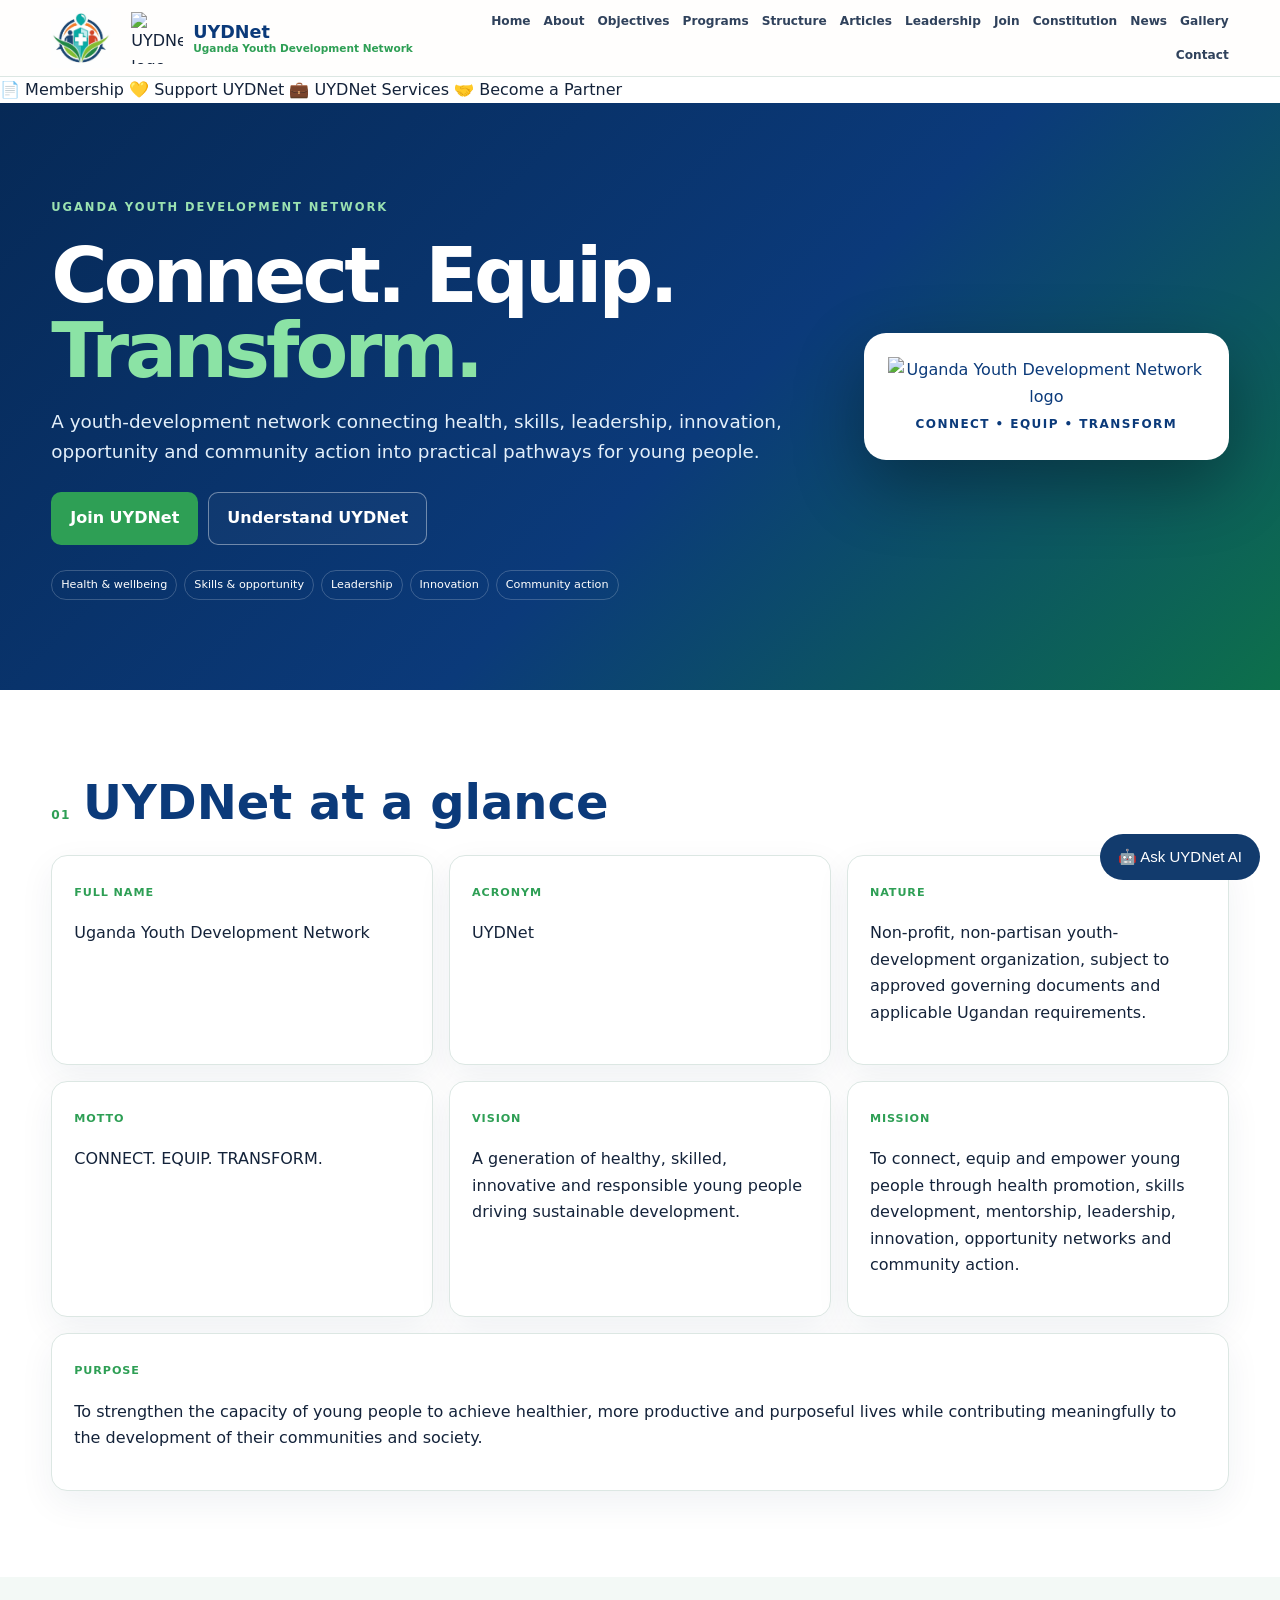
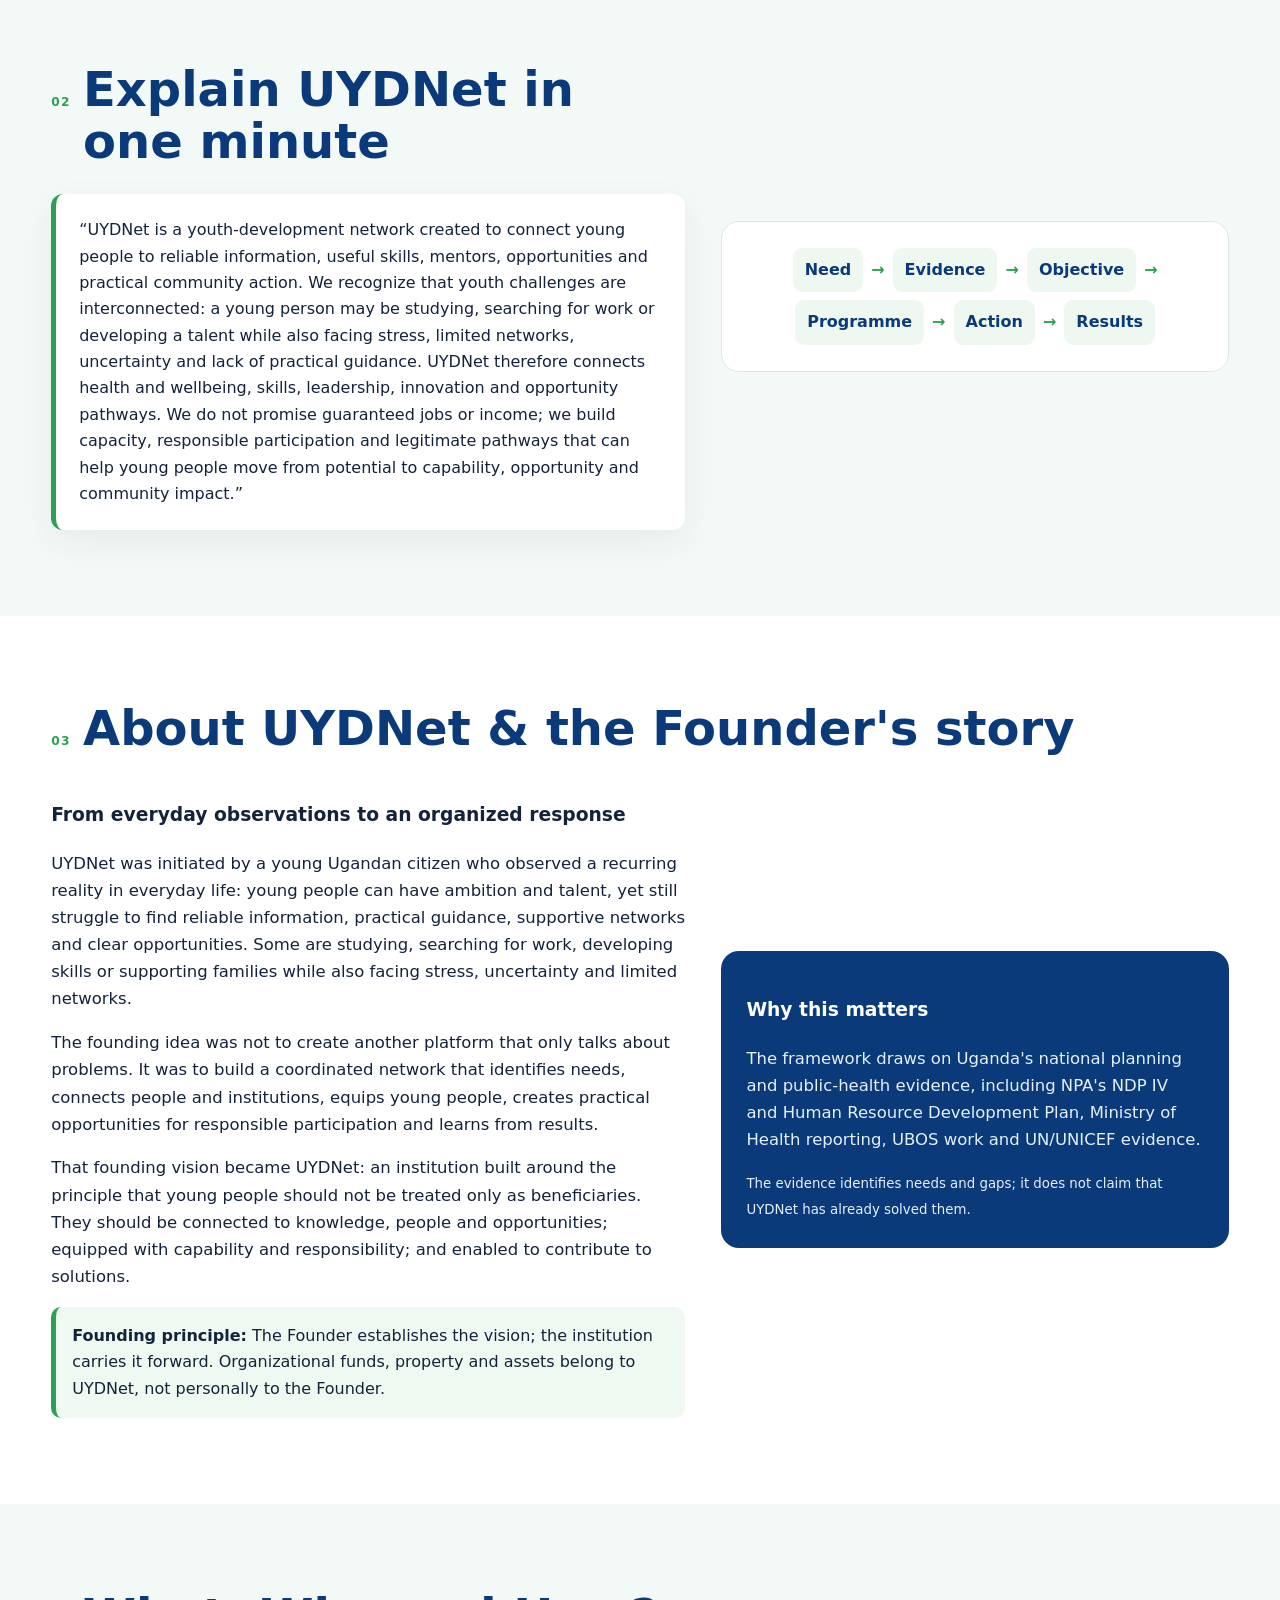
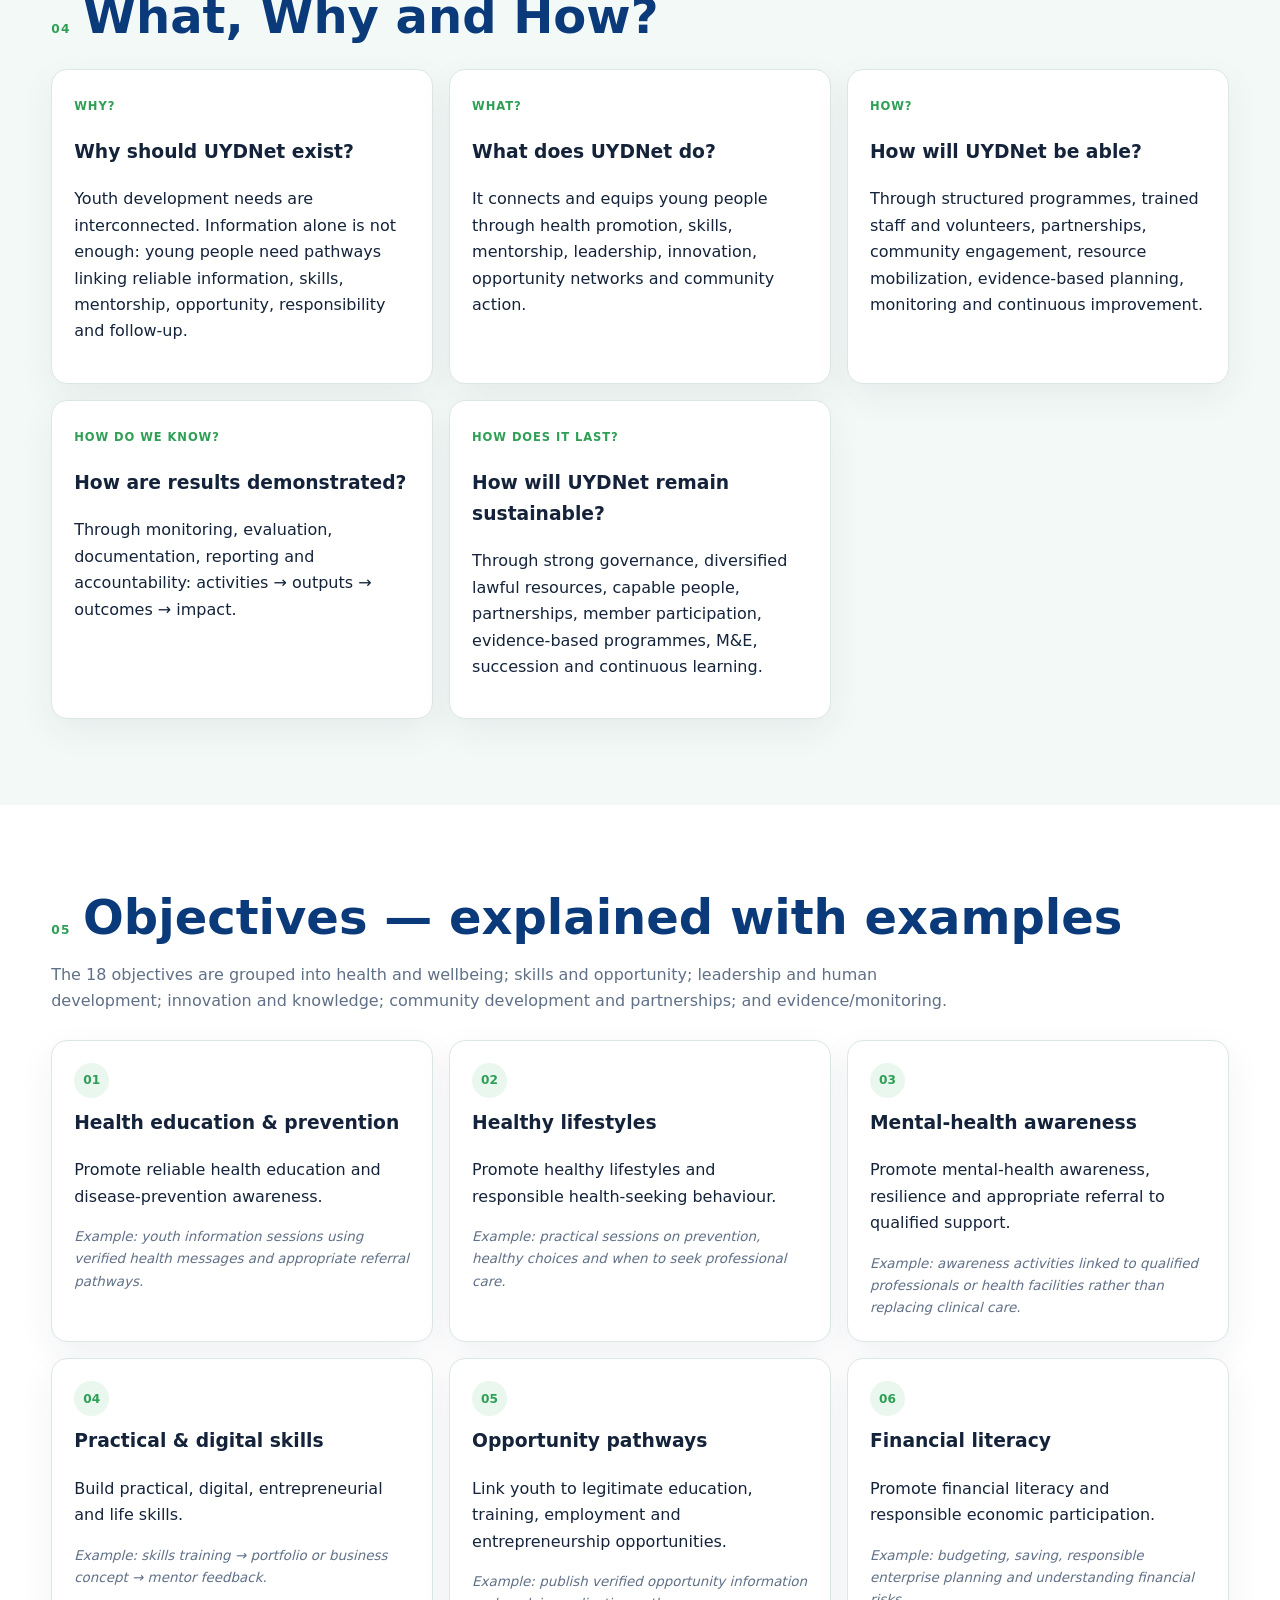
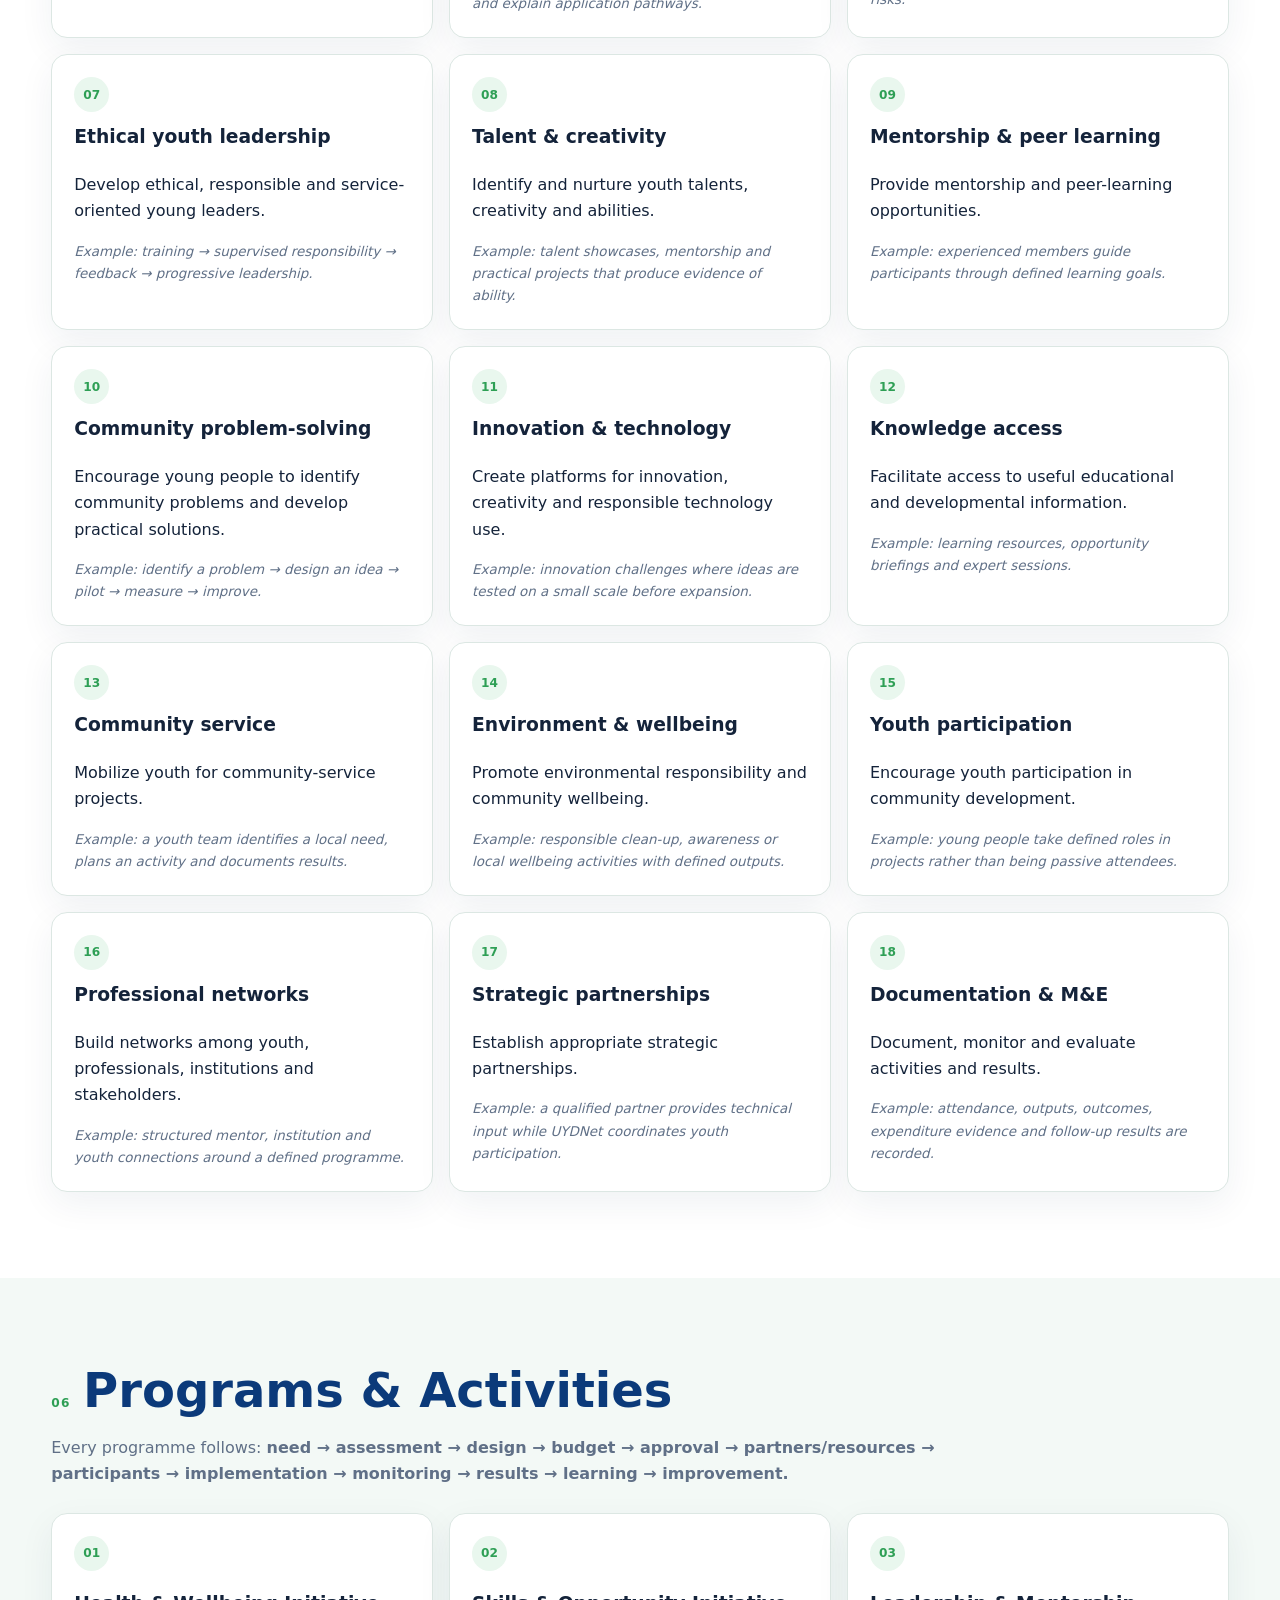
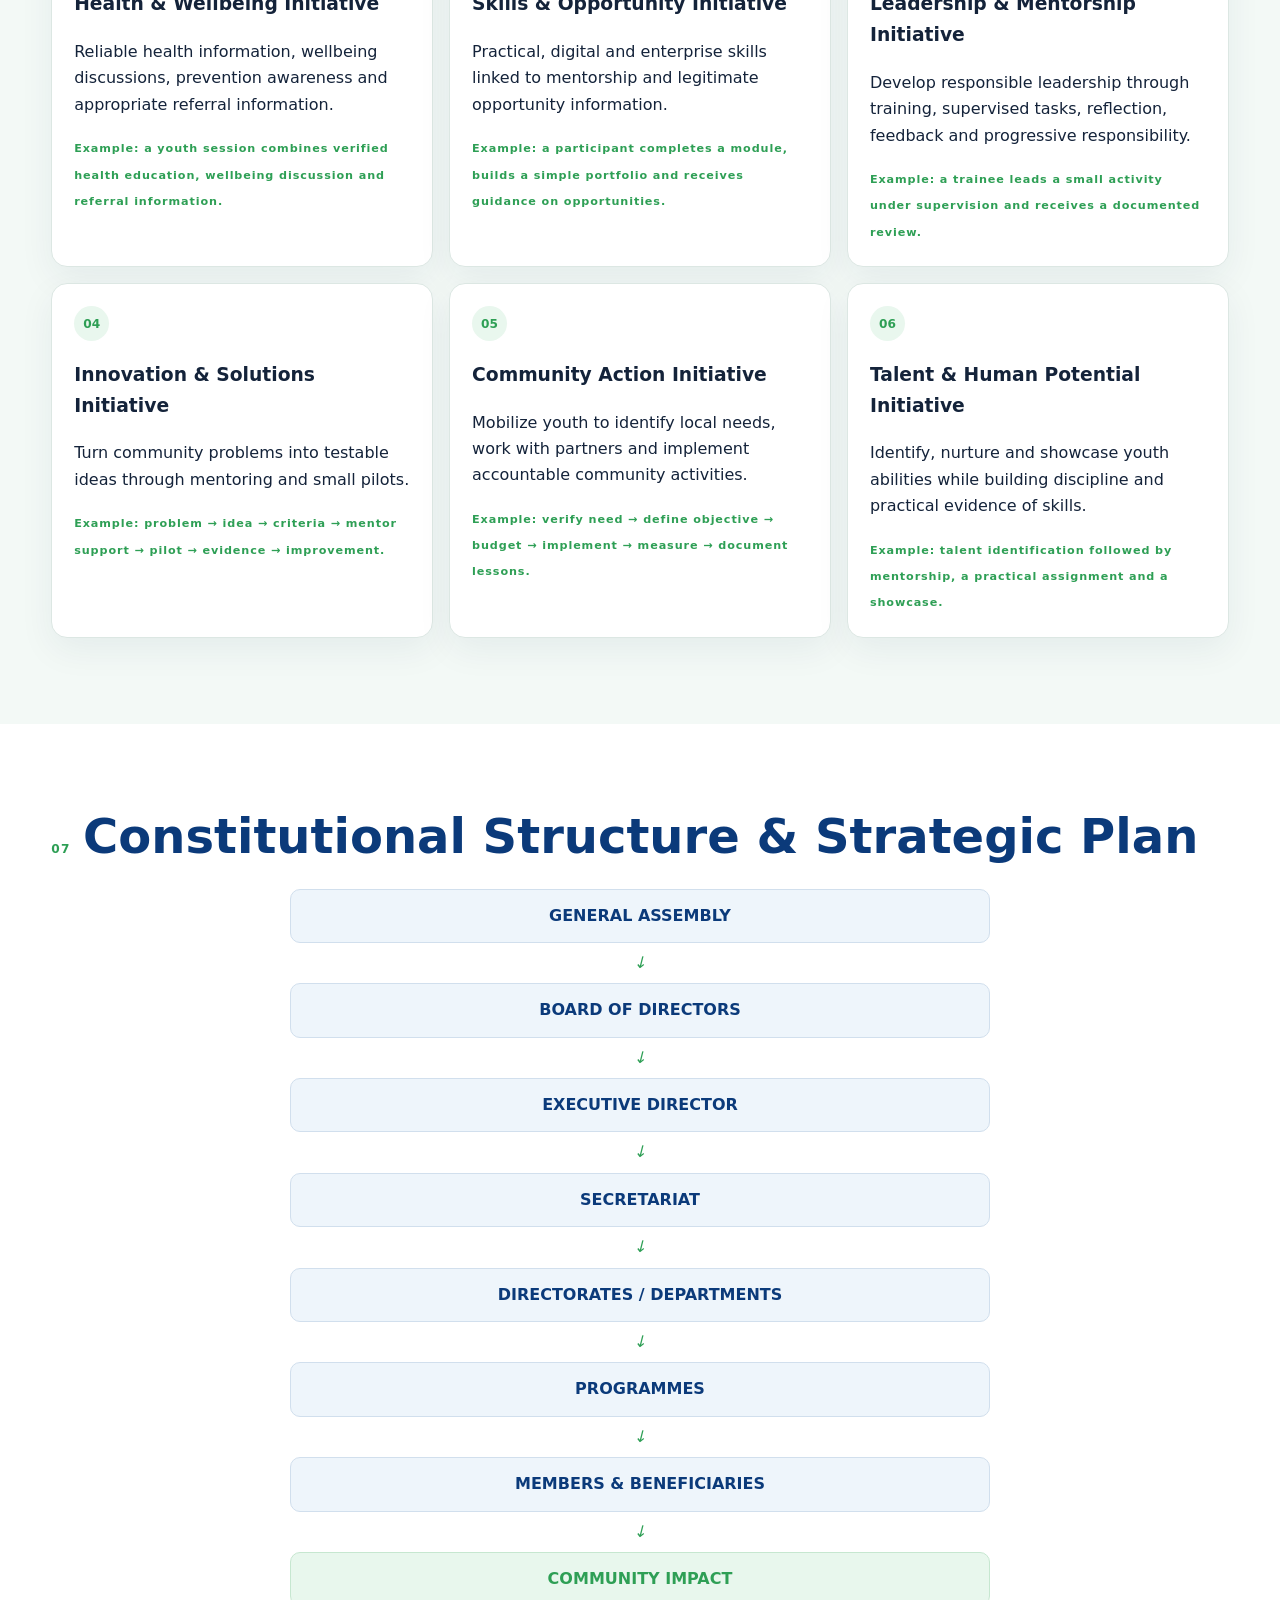
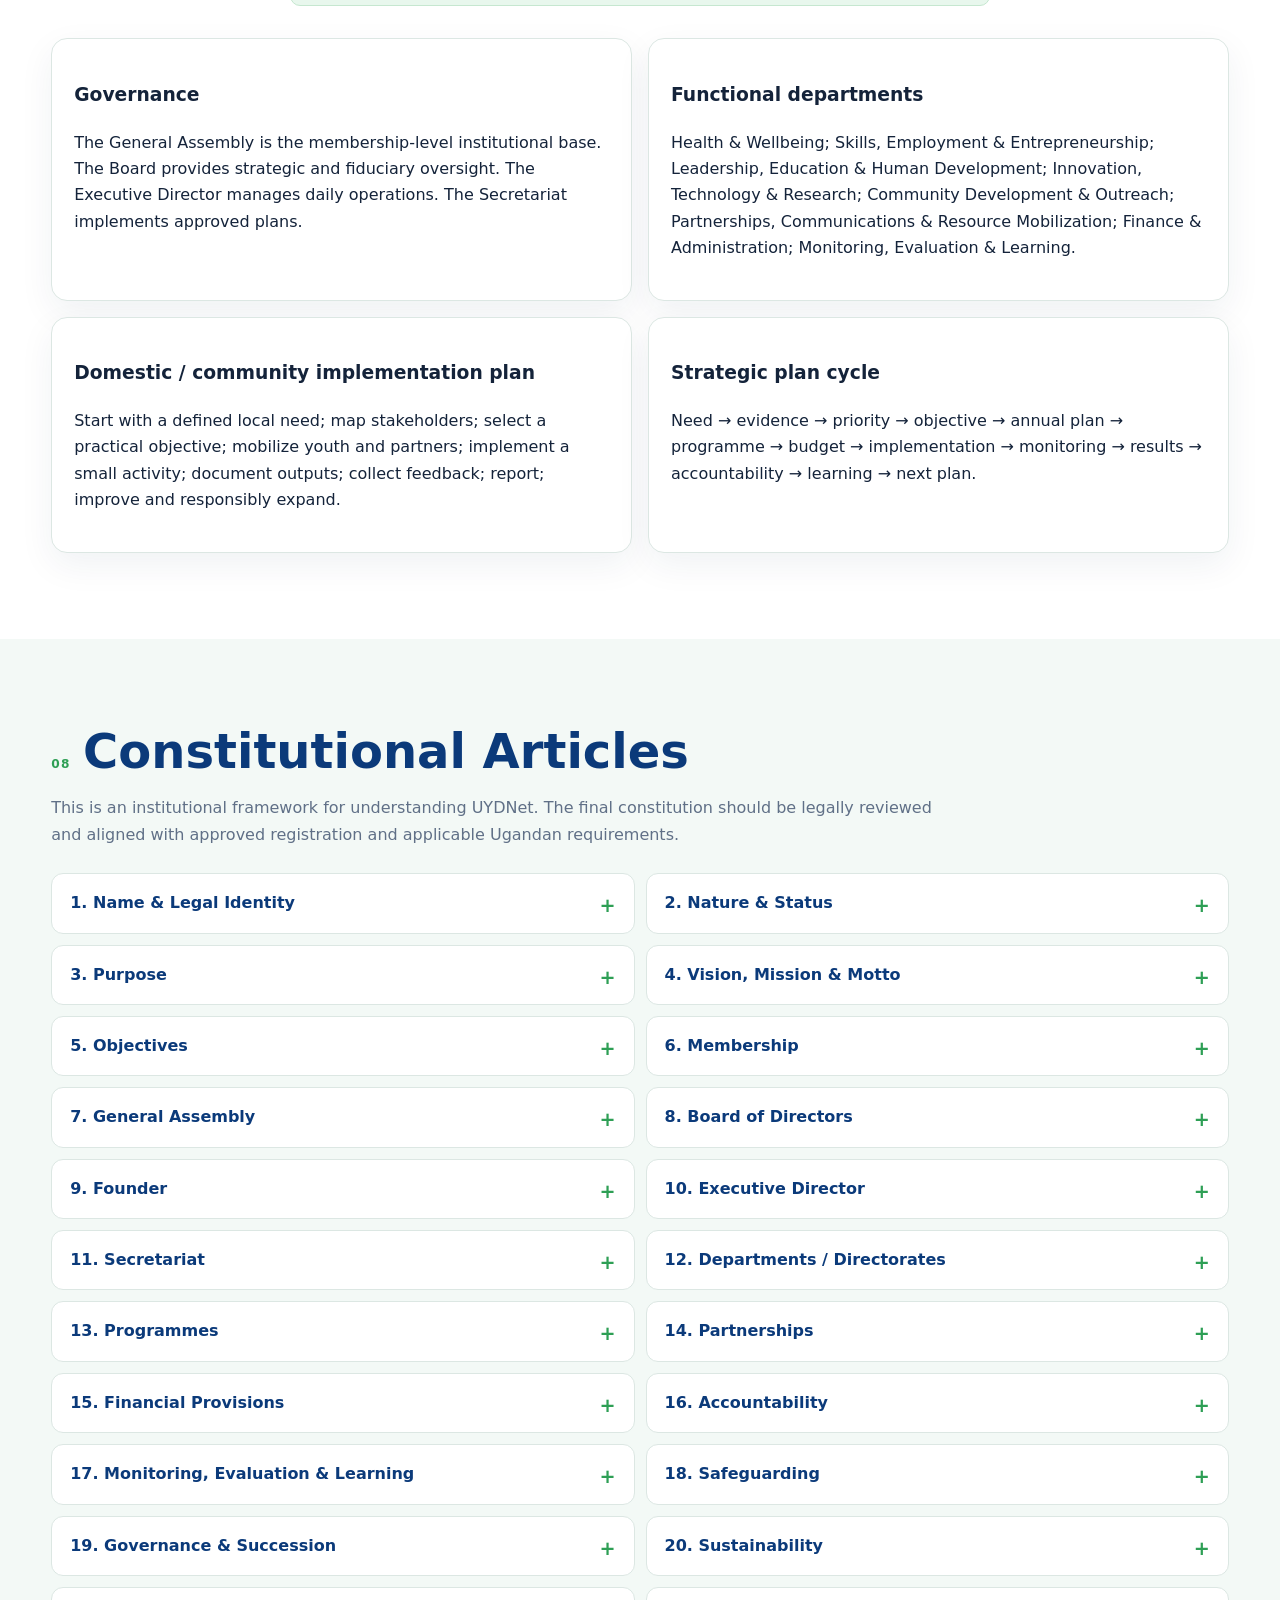
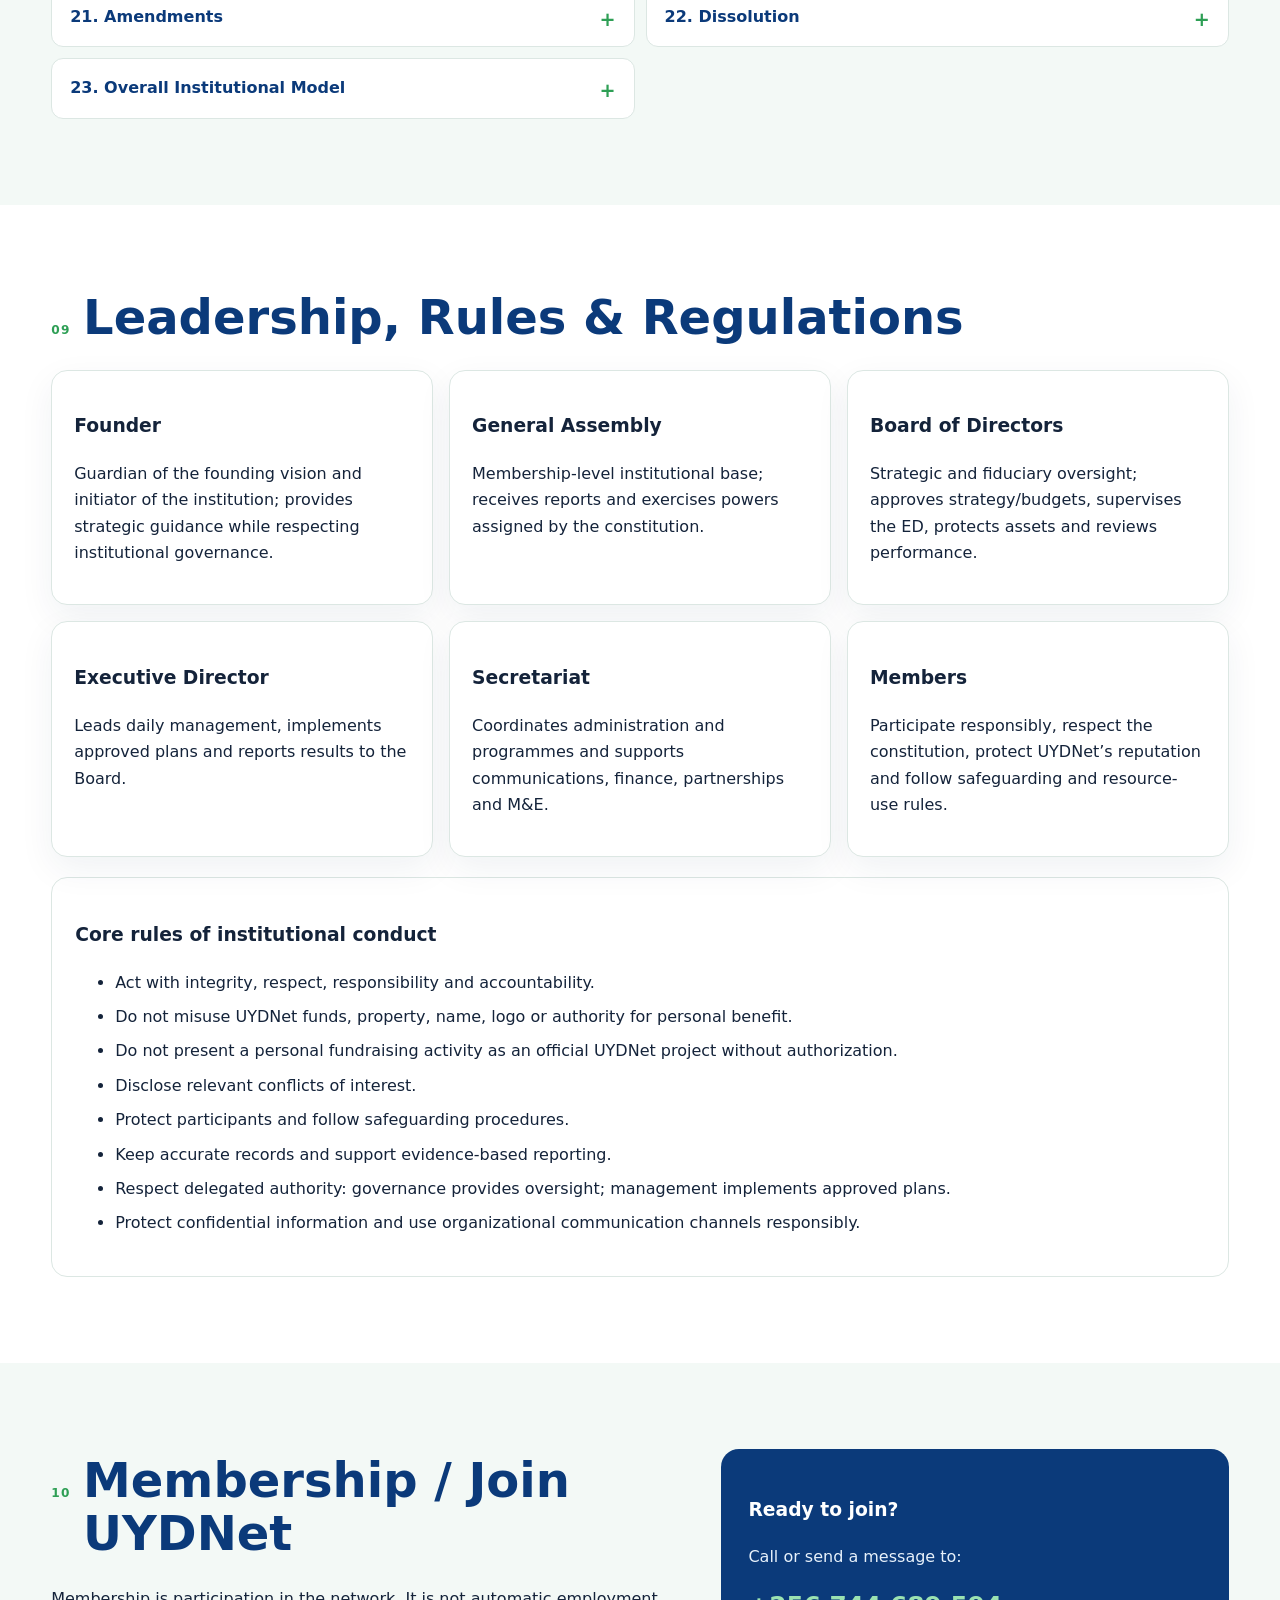
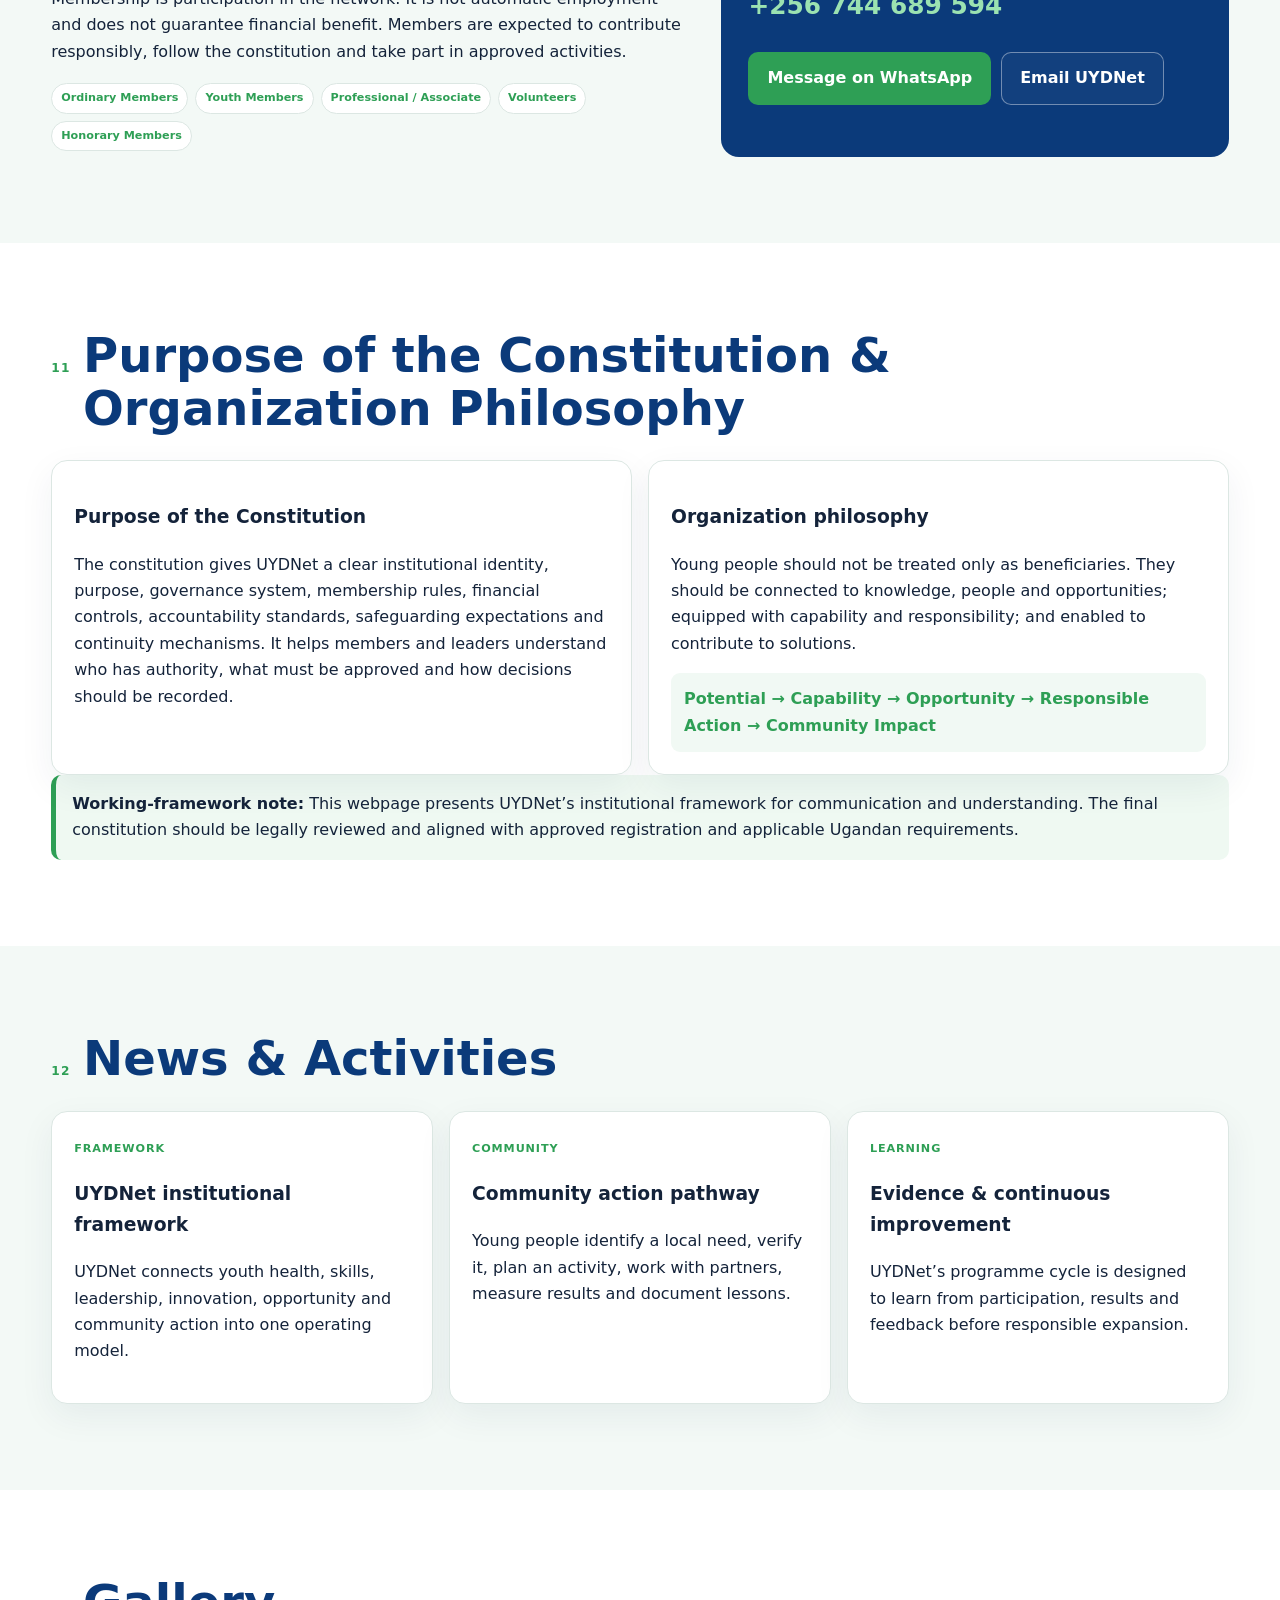
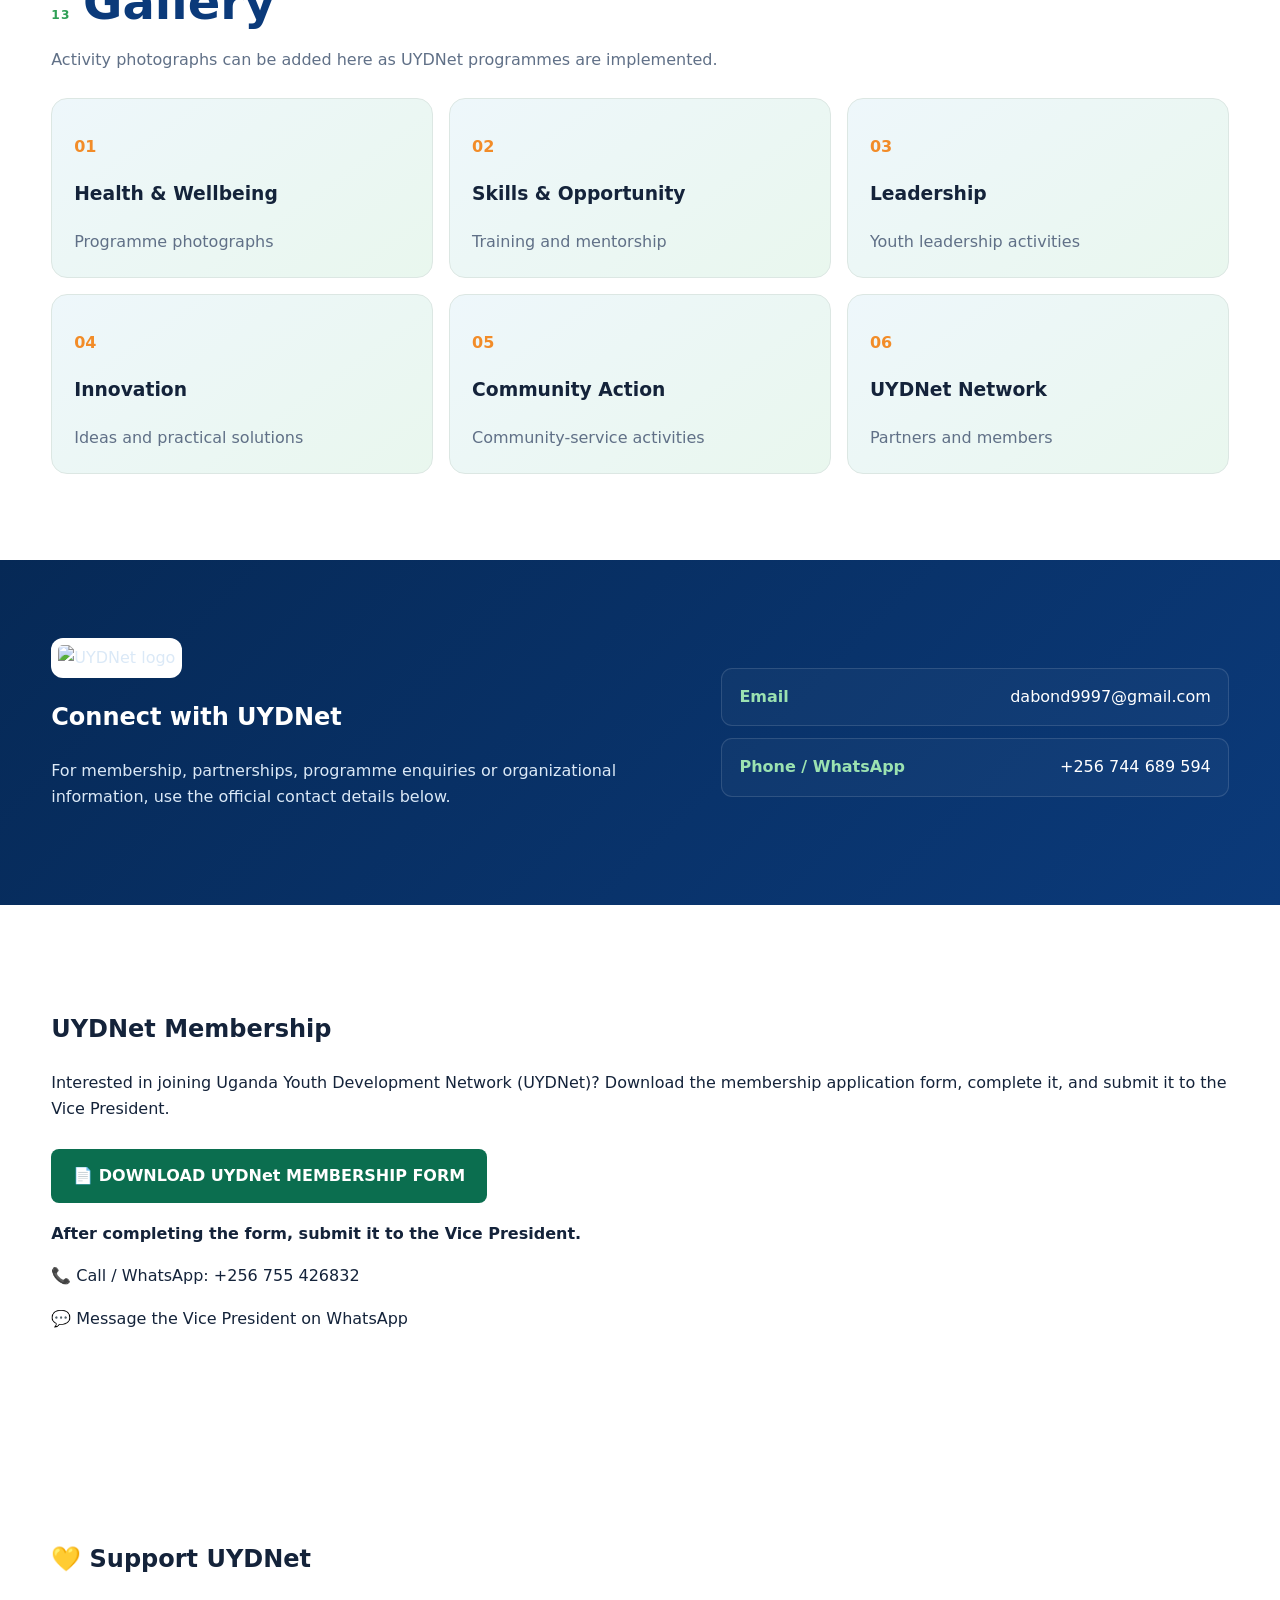
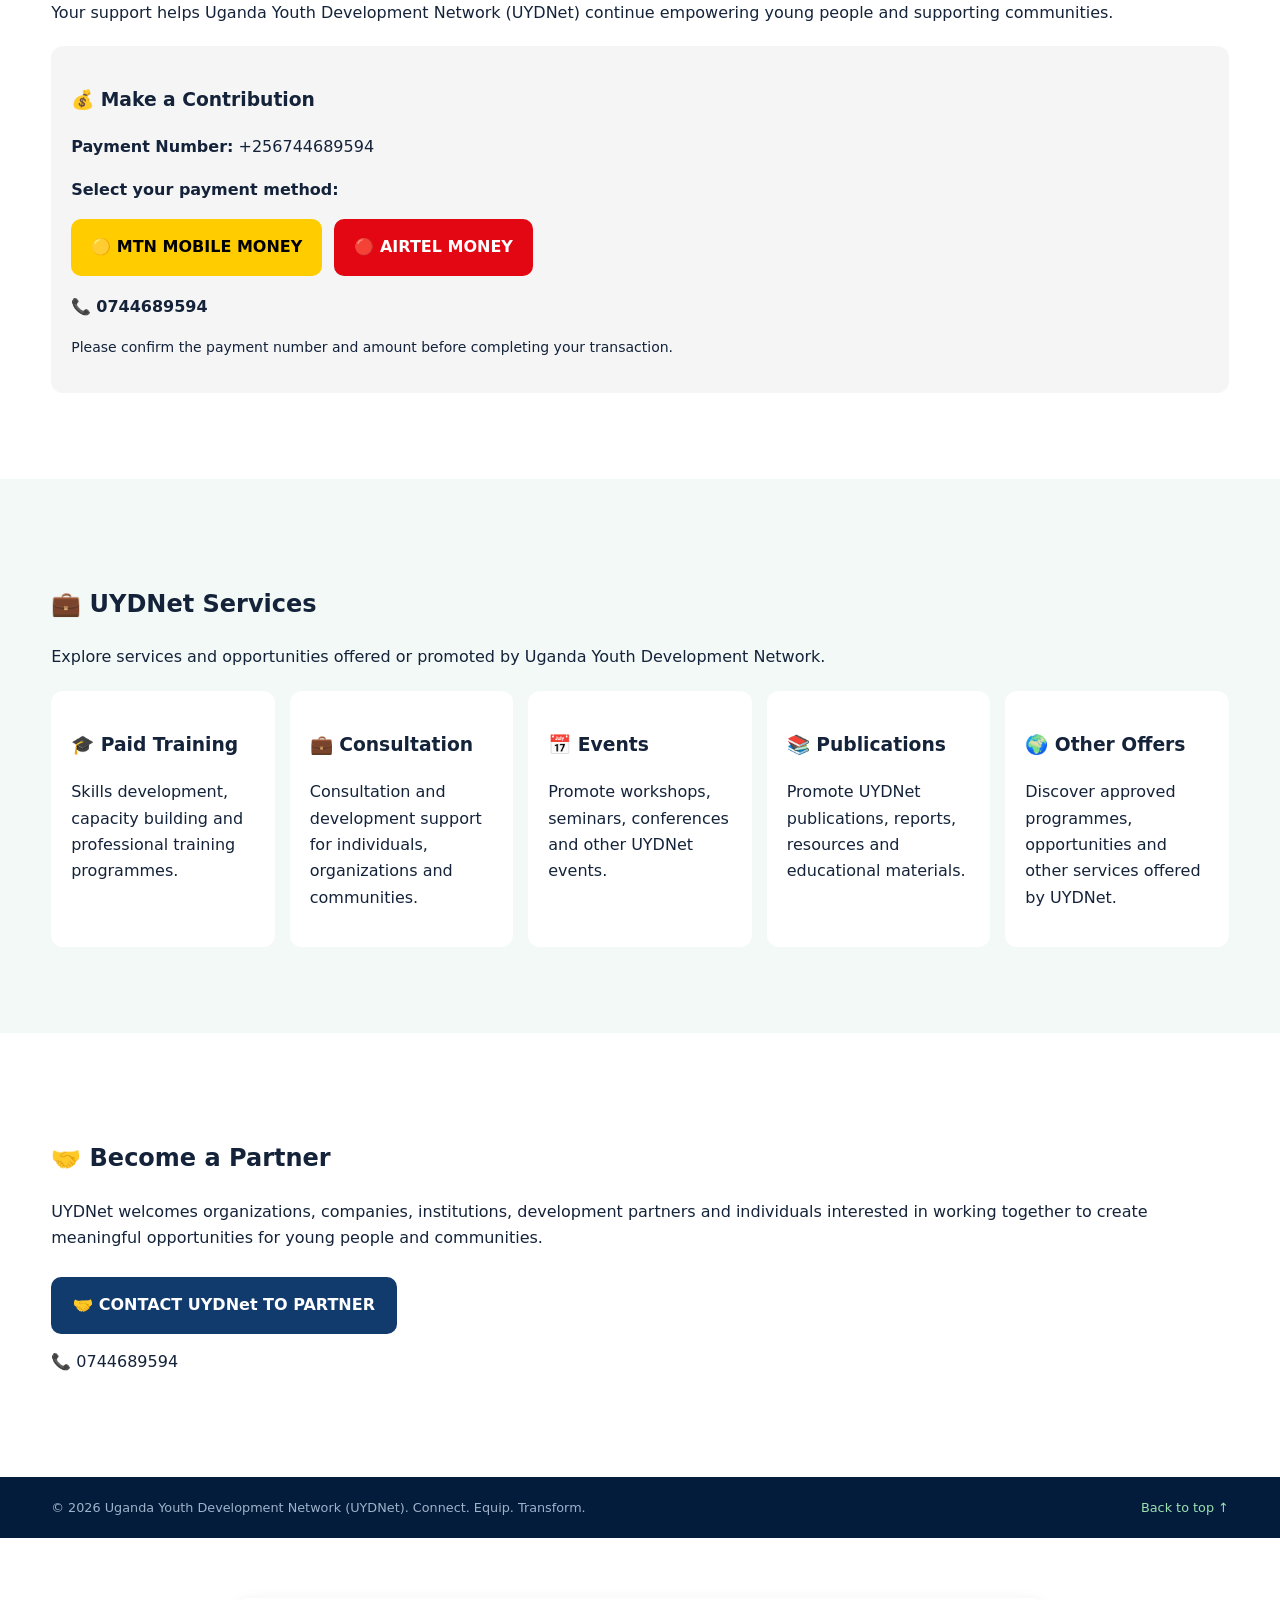
==== commit 1df726e7: "Update payment number in index.html" ====
--- a/index.html
+++ b/index.html
@@ -2,7 +2,7 @@
      crossorigin="anonymous"></script><title>Uganda Youth Development Network (UYDNet) | Youth Development in Uganda</title>
 <meta name="description" content="Uganda Youth Development Network (UYDNet) is a youth-focused organization promoting youth development, leadership, participation, skills and community development in Uganda.">
 <meta name="keywords" content="Uganda Youth Development Network, UYDNet, youth development Uganda, Uganda youth, youth leadership, youth empowerment"><meta charset="utf-8"><meta name="viewport" content="width=device-width,initial-scale=1"><meta name="theme-color" content="#0b3a7a"><meta name="description" content="Uganda Youth Development Network (UYDNet) — Connect. Equip. Transform."><title>UYDNet | Uganda Youth Development Network</title><link rel="stylesheet" href="styles.css"></head><body>
-<header><div class="container navwrap"><a class="brand" href="#home"><img src="assets/uydnet-logo.png" alt="UYDNet logo"><span><b>UYDNet</b><small>Uganda Youth Development Network</small></span></a><button class="menubtn">☰</button><nav><a href="#home">Home</a><a href="#about">About</a><a href="#objectives">Objectives</a><a href="#programs">Programs</a><a href="#structure">Structure</a><a href="#articles">Articles</a><a href="#leadership">Leadership</a><a href="#join">Join</a><a href="#constitution">Constitution</a><a href="#news">News</a><a href="#gallery">Gallery</a><a href="#contact">Contact</a></nav></div></header><a href="#membership">📄 Membership</a>
+<header><div class="container navwrap"><img src="uydnet-logo.jpeg" alt="UYDNet Logo" style="width:60px;height:60px;object-fit:contain;"><a class="brand" href="#home"><img src="assets/uydnet-logo.png" alt="UYDNet logo"><span><b>UYDNet</b><small>Uganda Youth Development Network</small></span></a><button class="menubtn">☰</button><nav><a href="#home">Home</a><a href="#about">About</a><a href="#objectives">Objectives</a><a href="#programs">Programs</a><a href="#structure">Structure</a><a href="#articles">Articles</a><a href="#leadership">Leadership</a><a href="#join">Join</a><a href="#constitution">Constitution</a><a href="#news">News</a><a href="#gallery">Gallery</a><a href="#contact">Contact</a></nav></div></header><a href="#membership">📄 Membership</a>
 <a href="#support">💛 Support UYDNet</a>
 <a href="#services">💼 UYDNet Services</a>
 <a href="#partner">🤝 Become a Partner</a>
@@ -67,7 +67,7 @@
 
       <h3>💰 Make a Contribution</h3>
 
-      <p><strong>Payment Number:</strong> 0744689594</p>
+      <p><strong>Payment Number:</strong> +256744689594</p>
 
       <p><strong>Select your payment method:</strong></p>
 
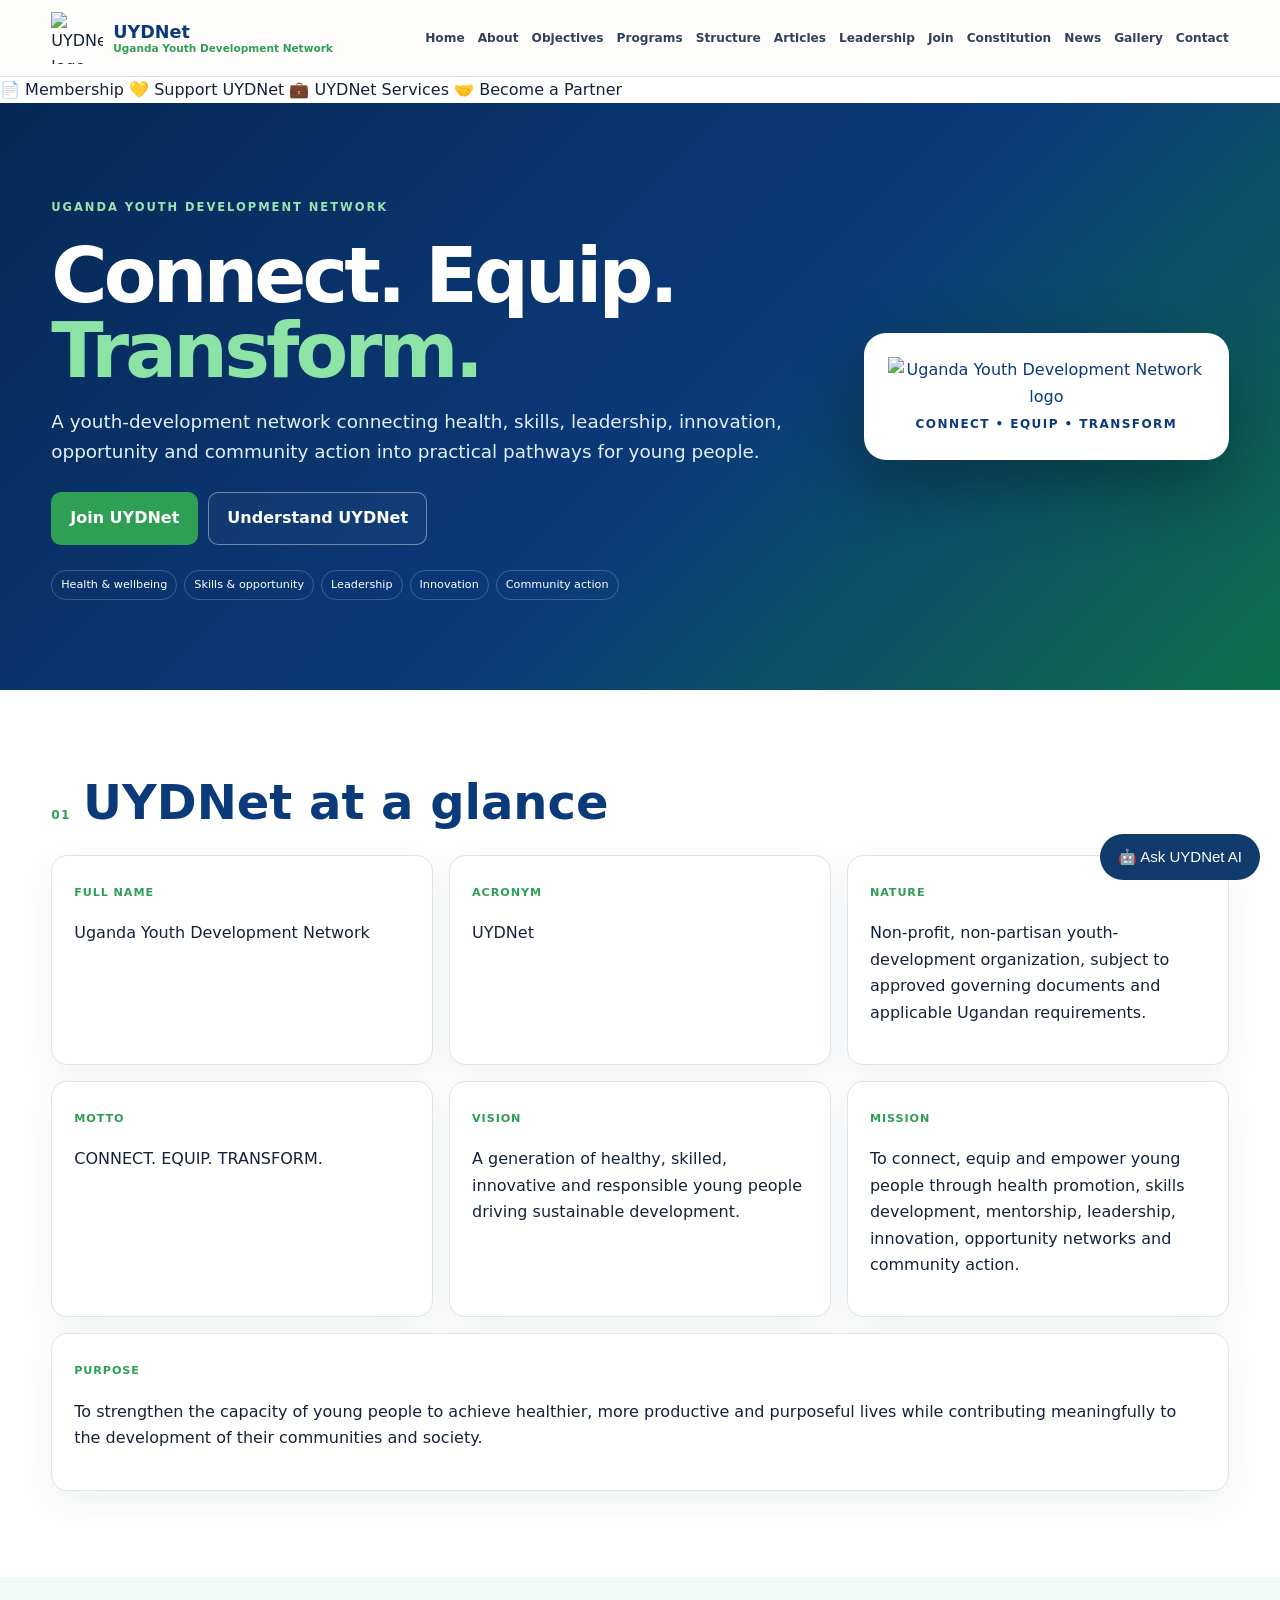
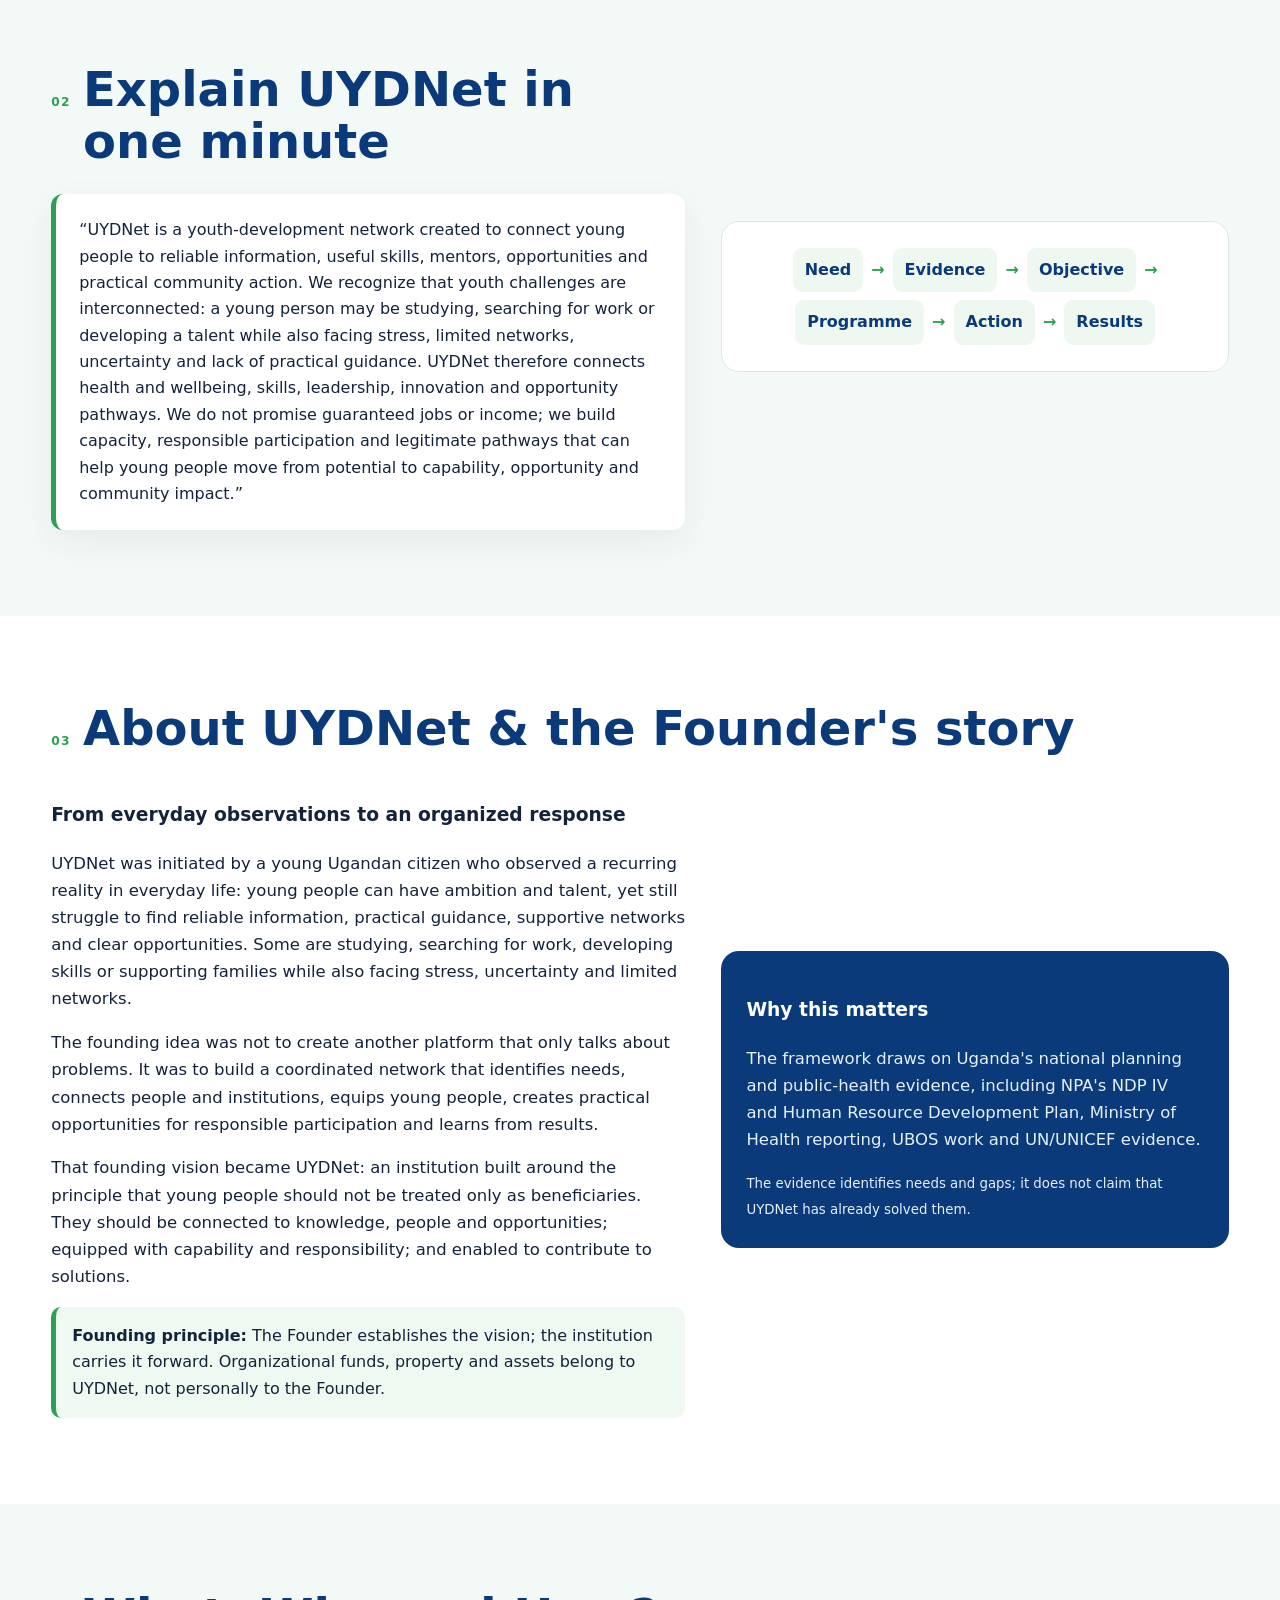
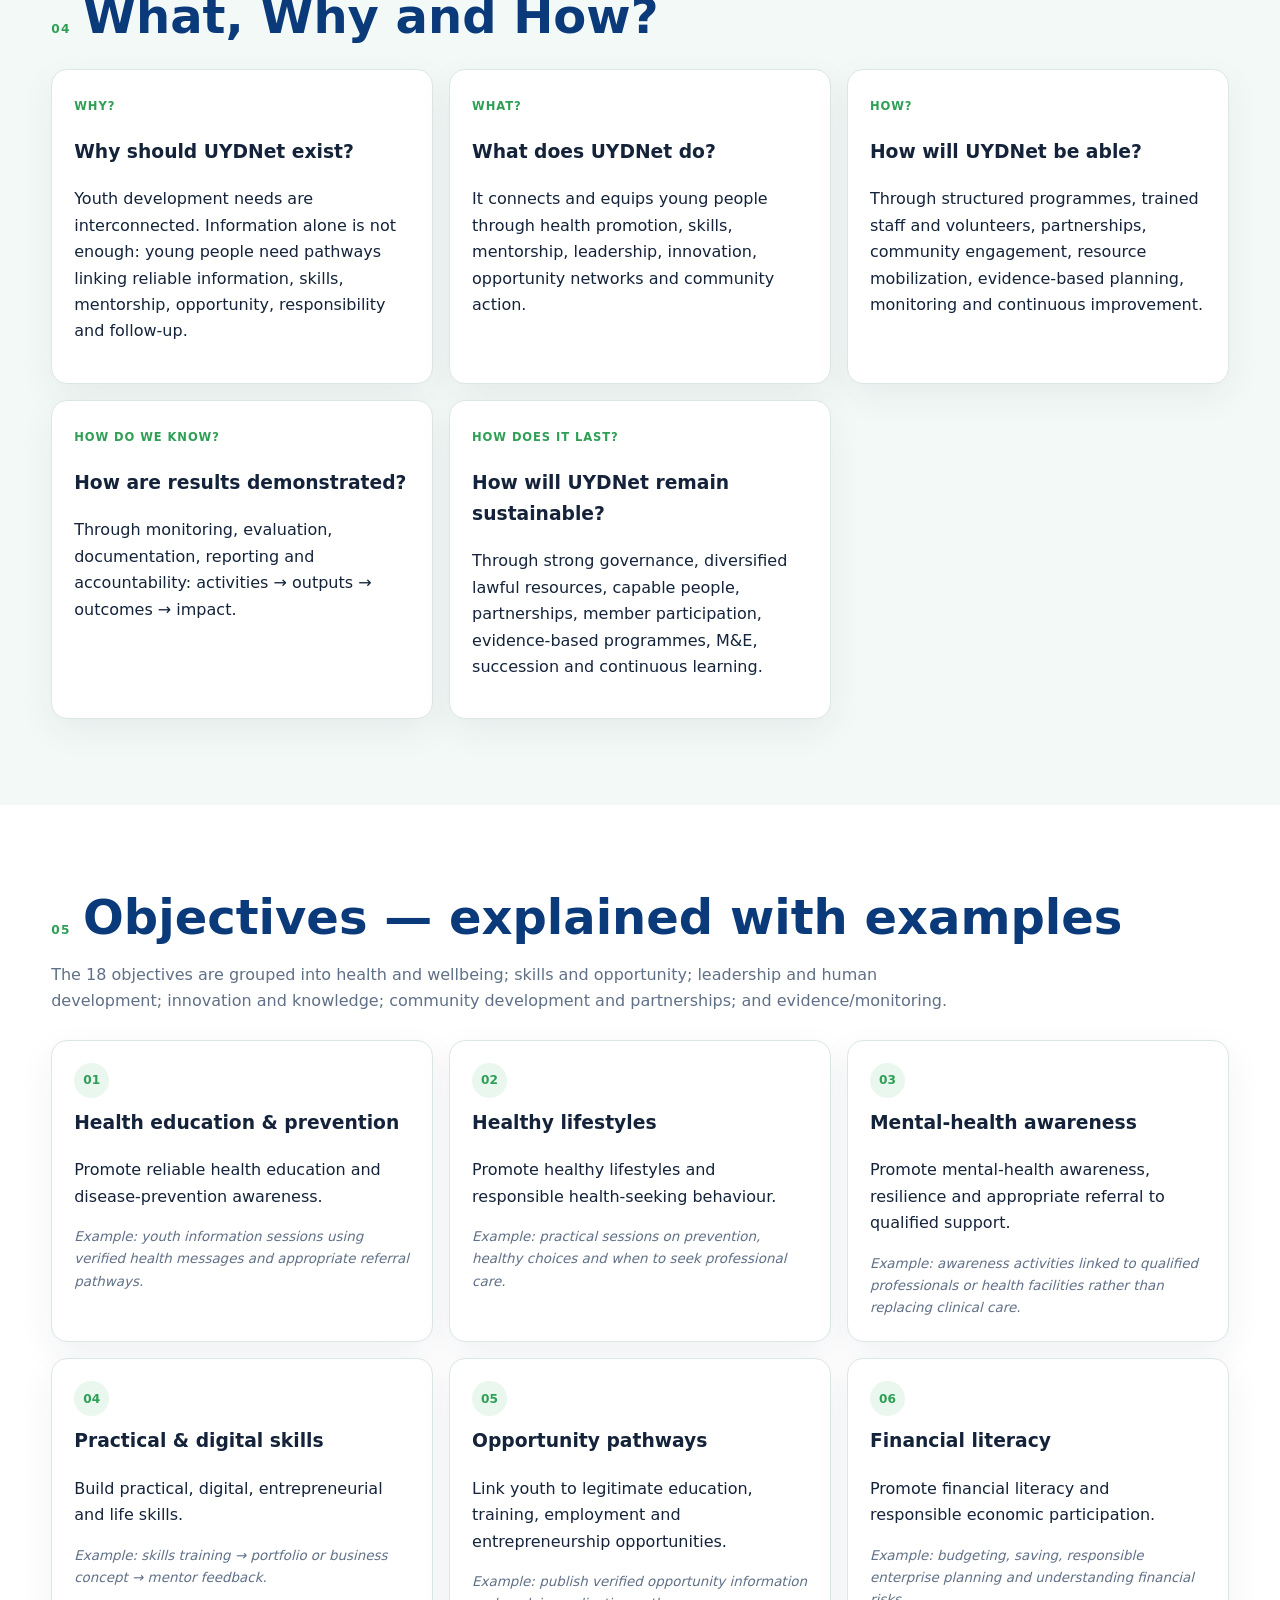
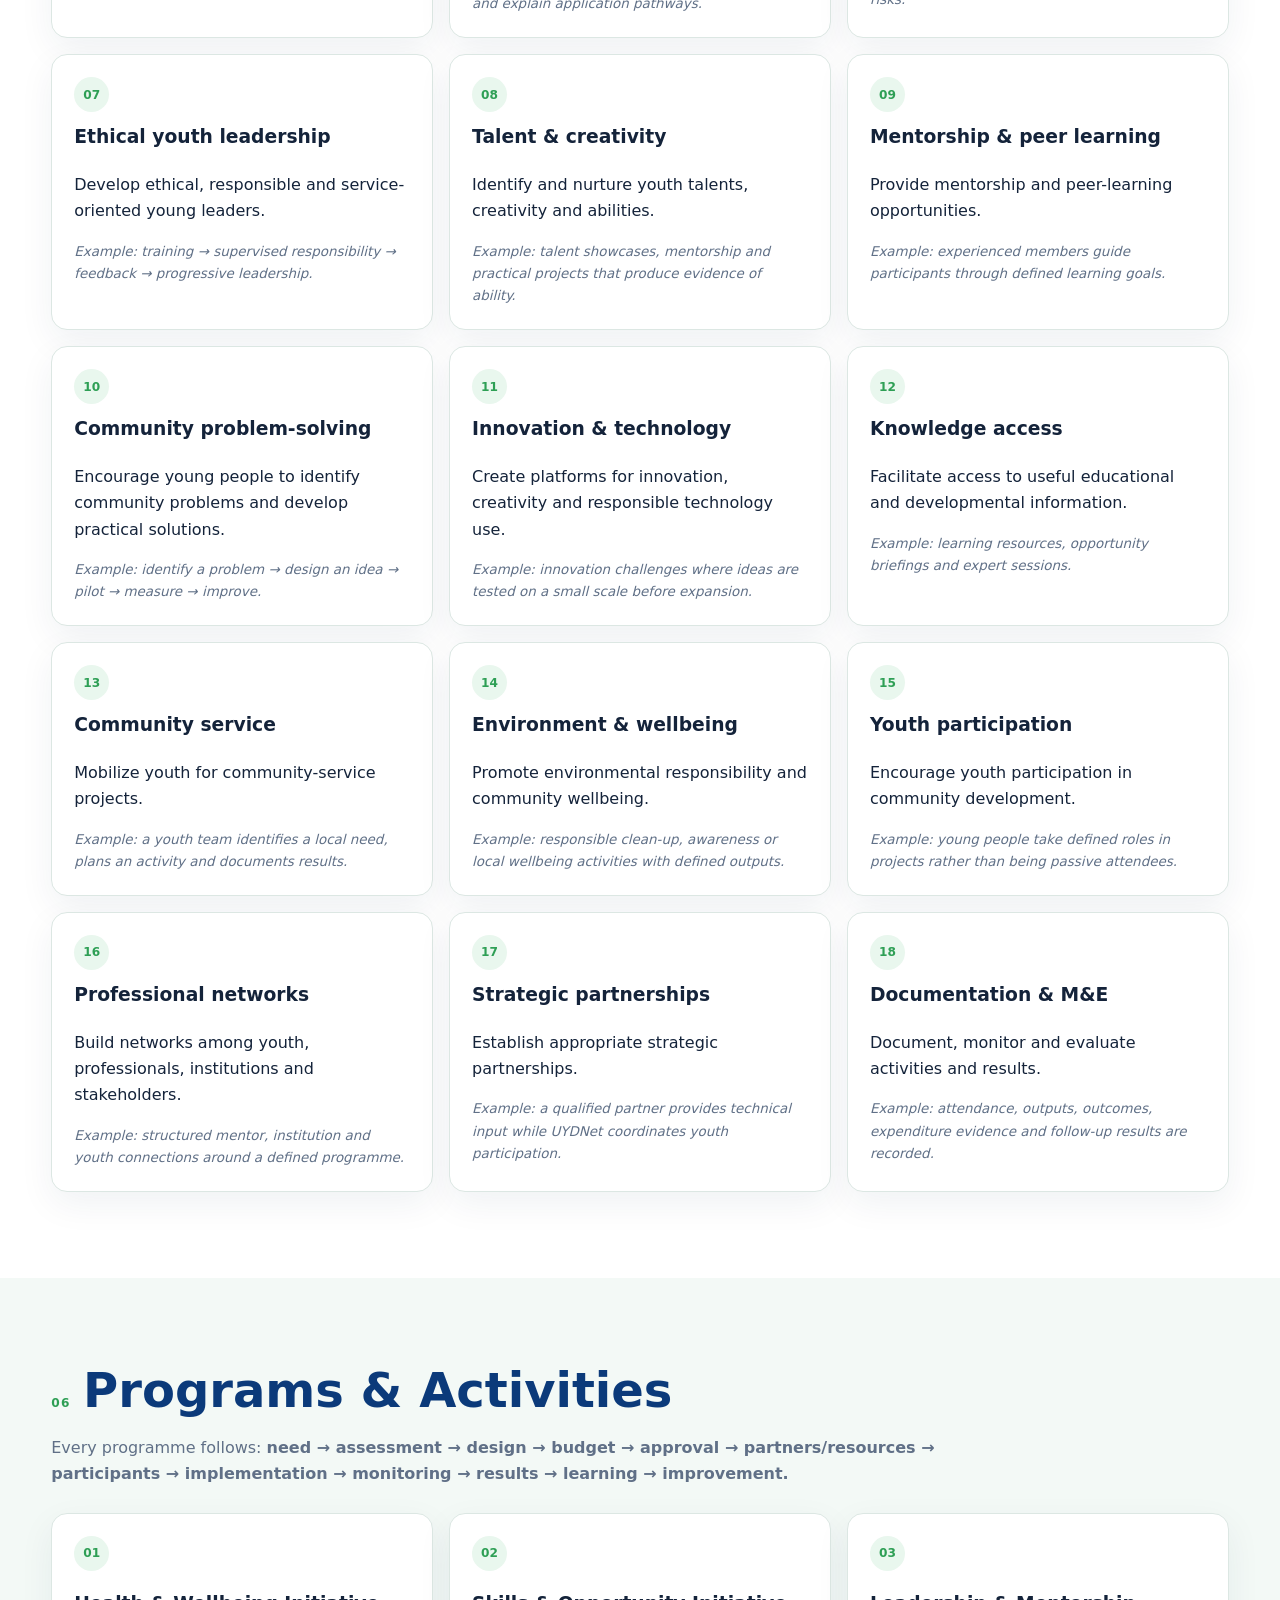
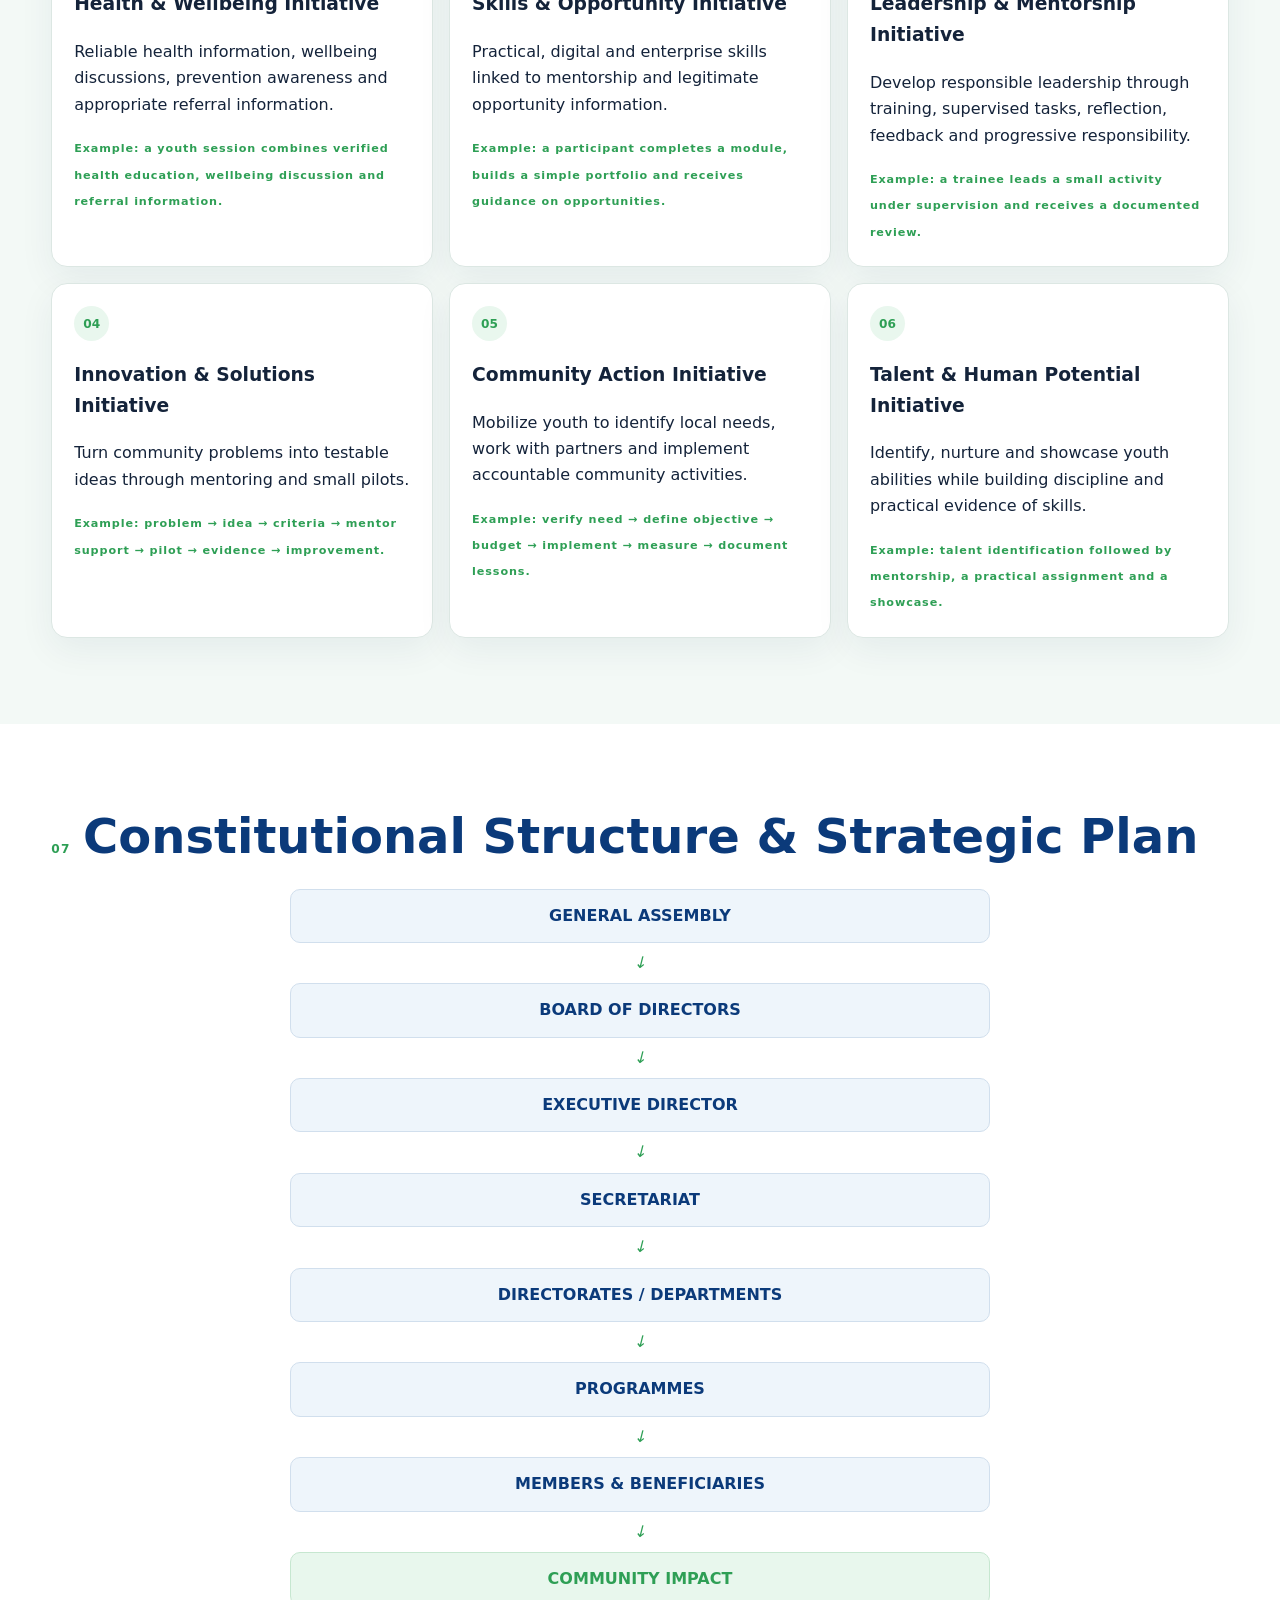
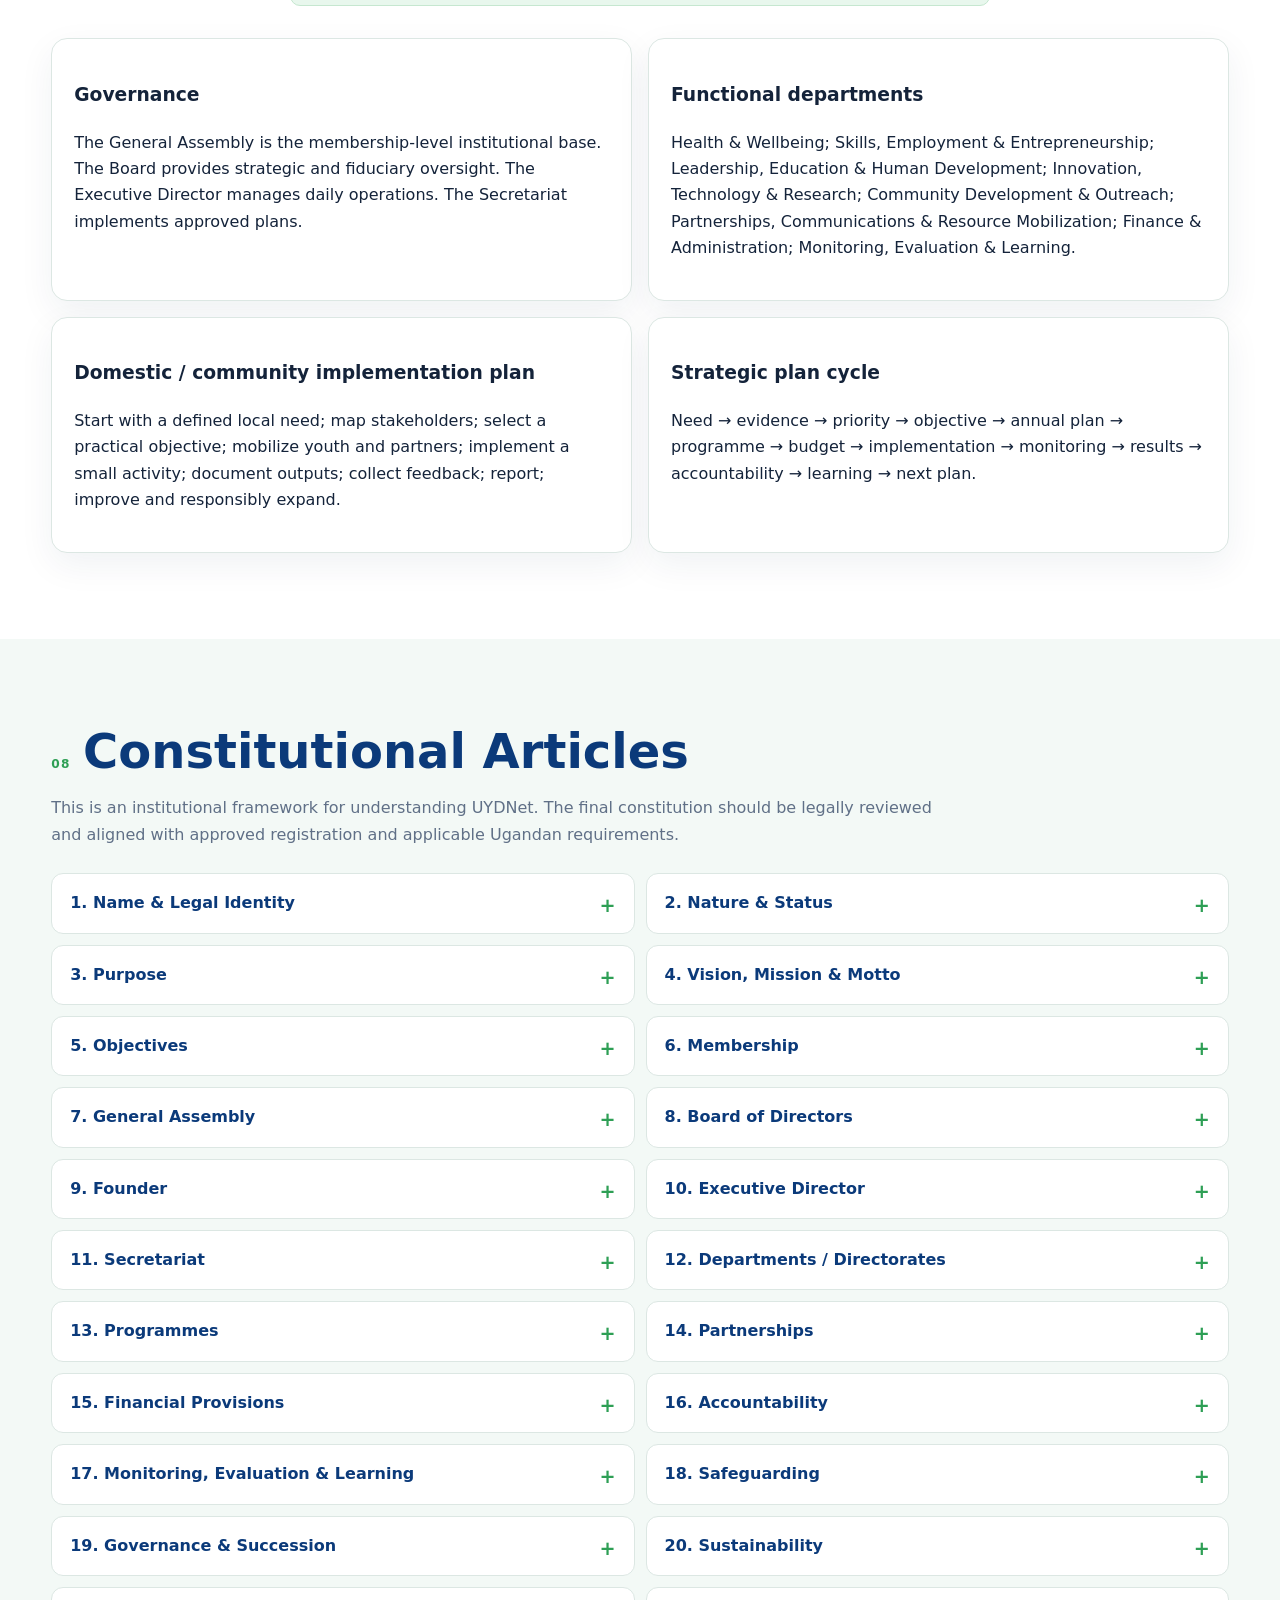
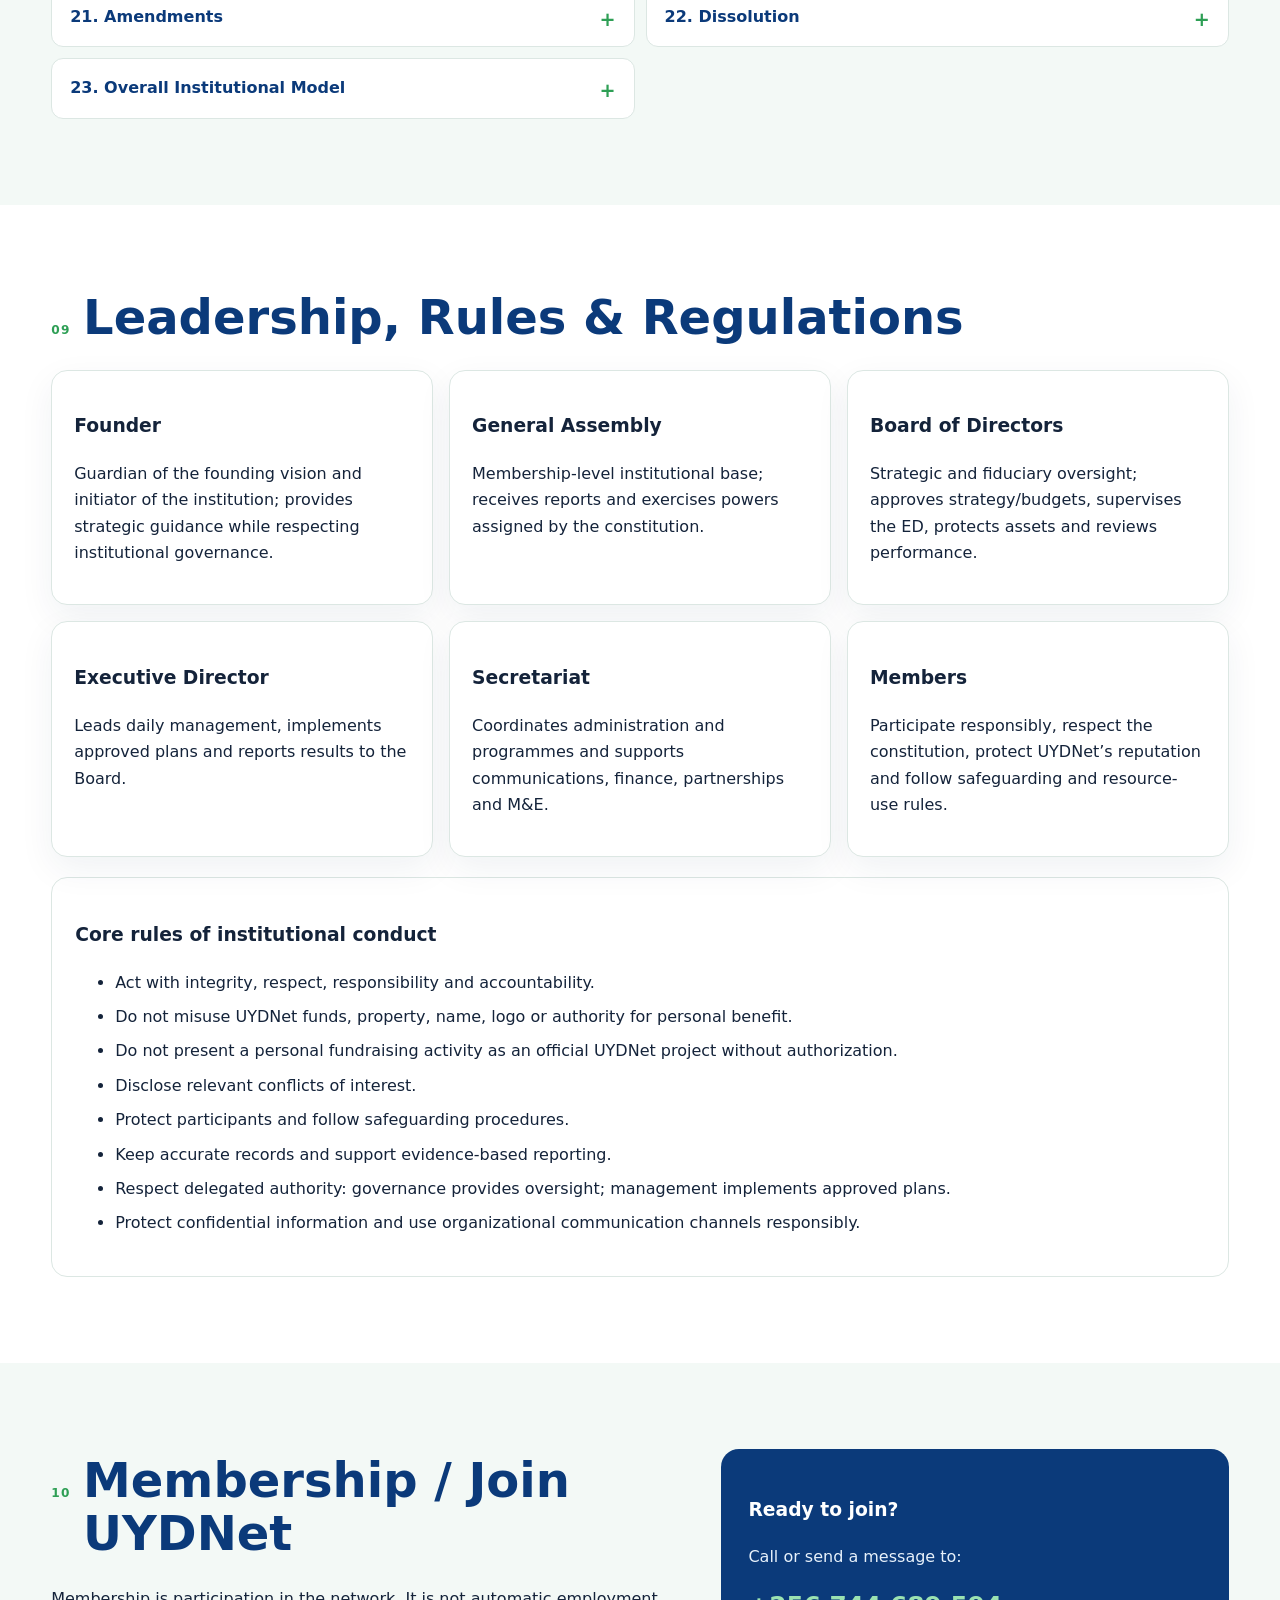
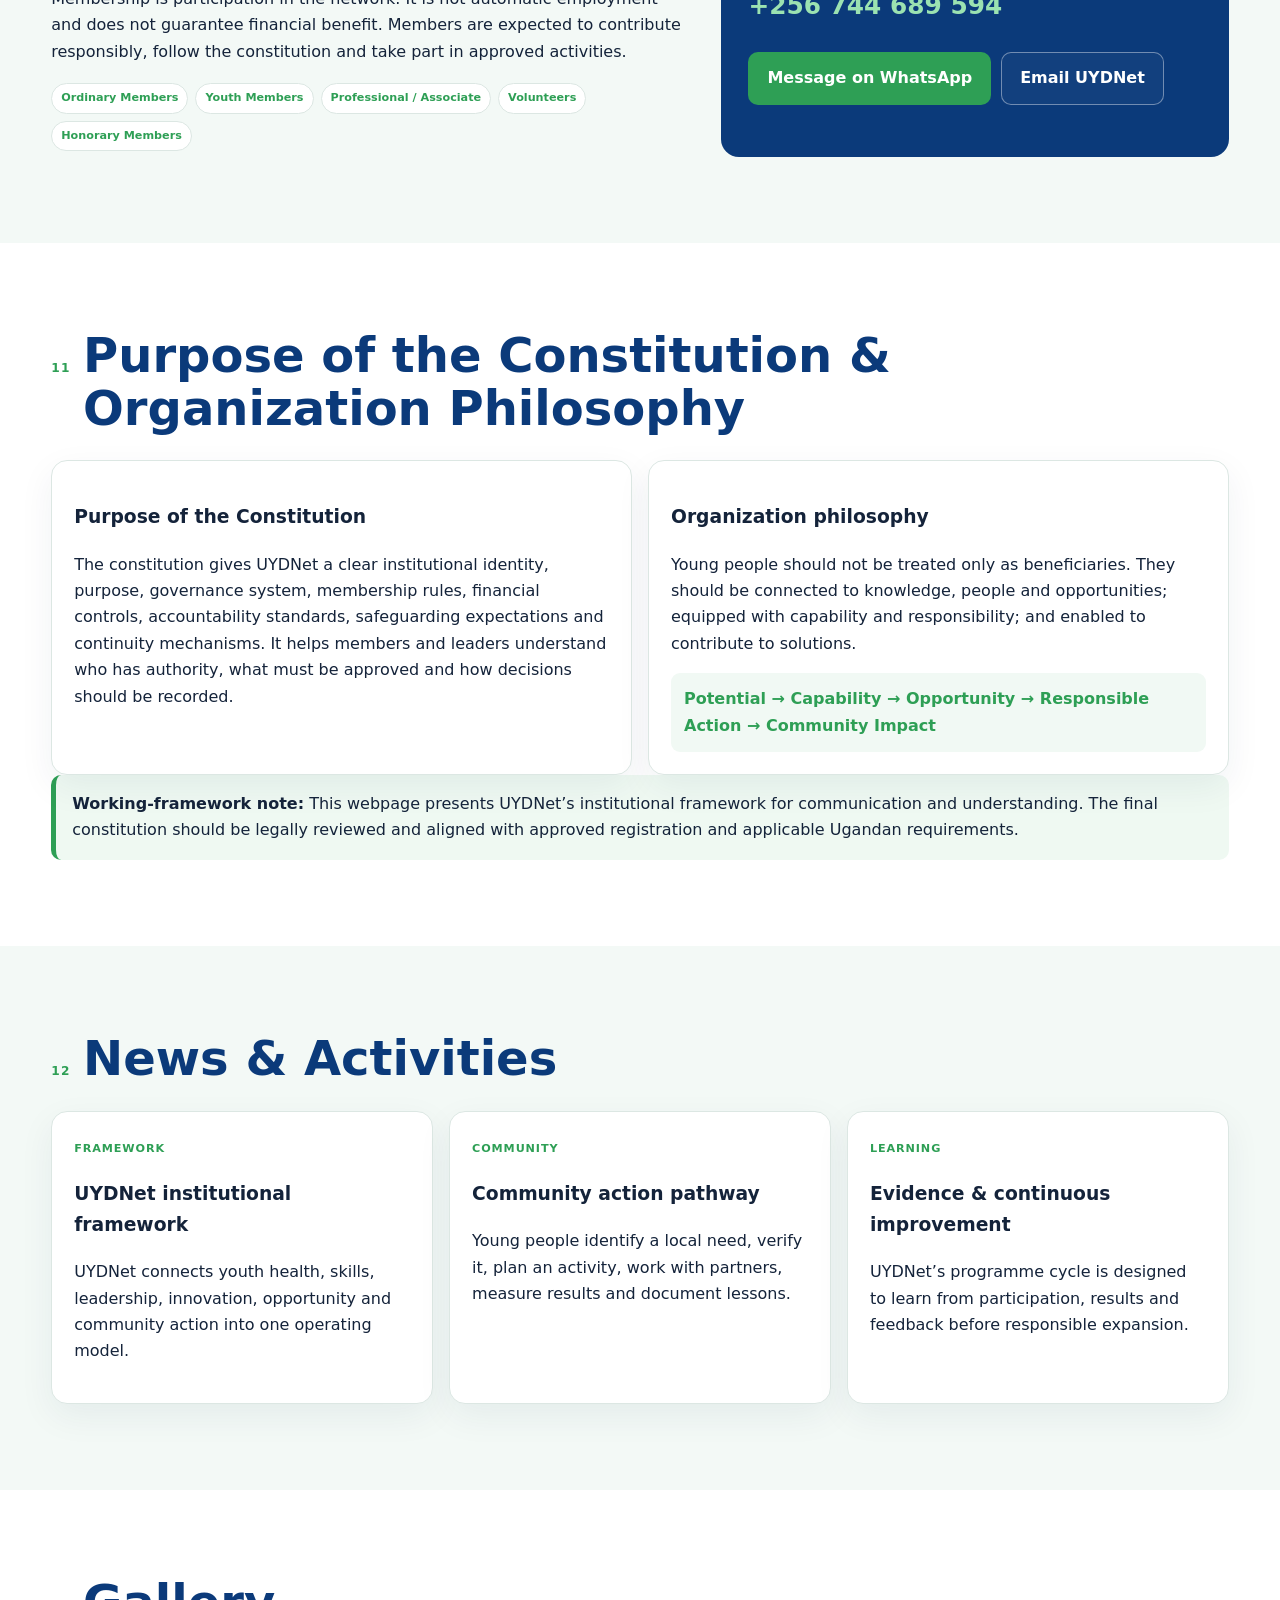
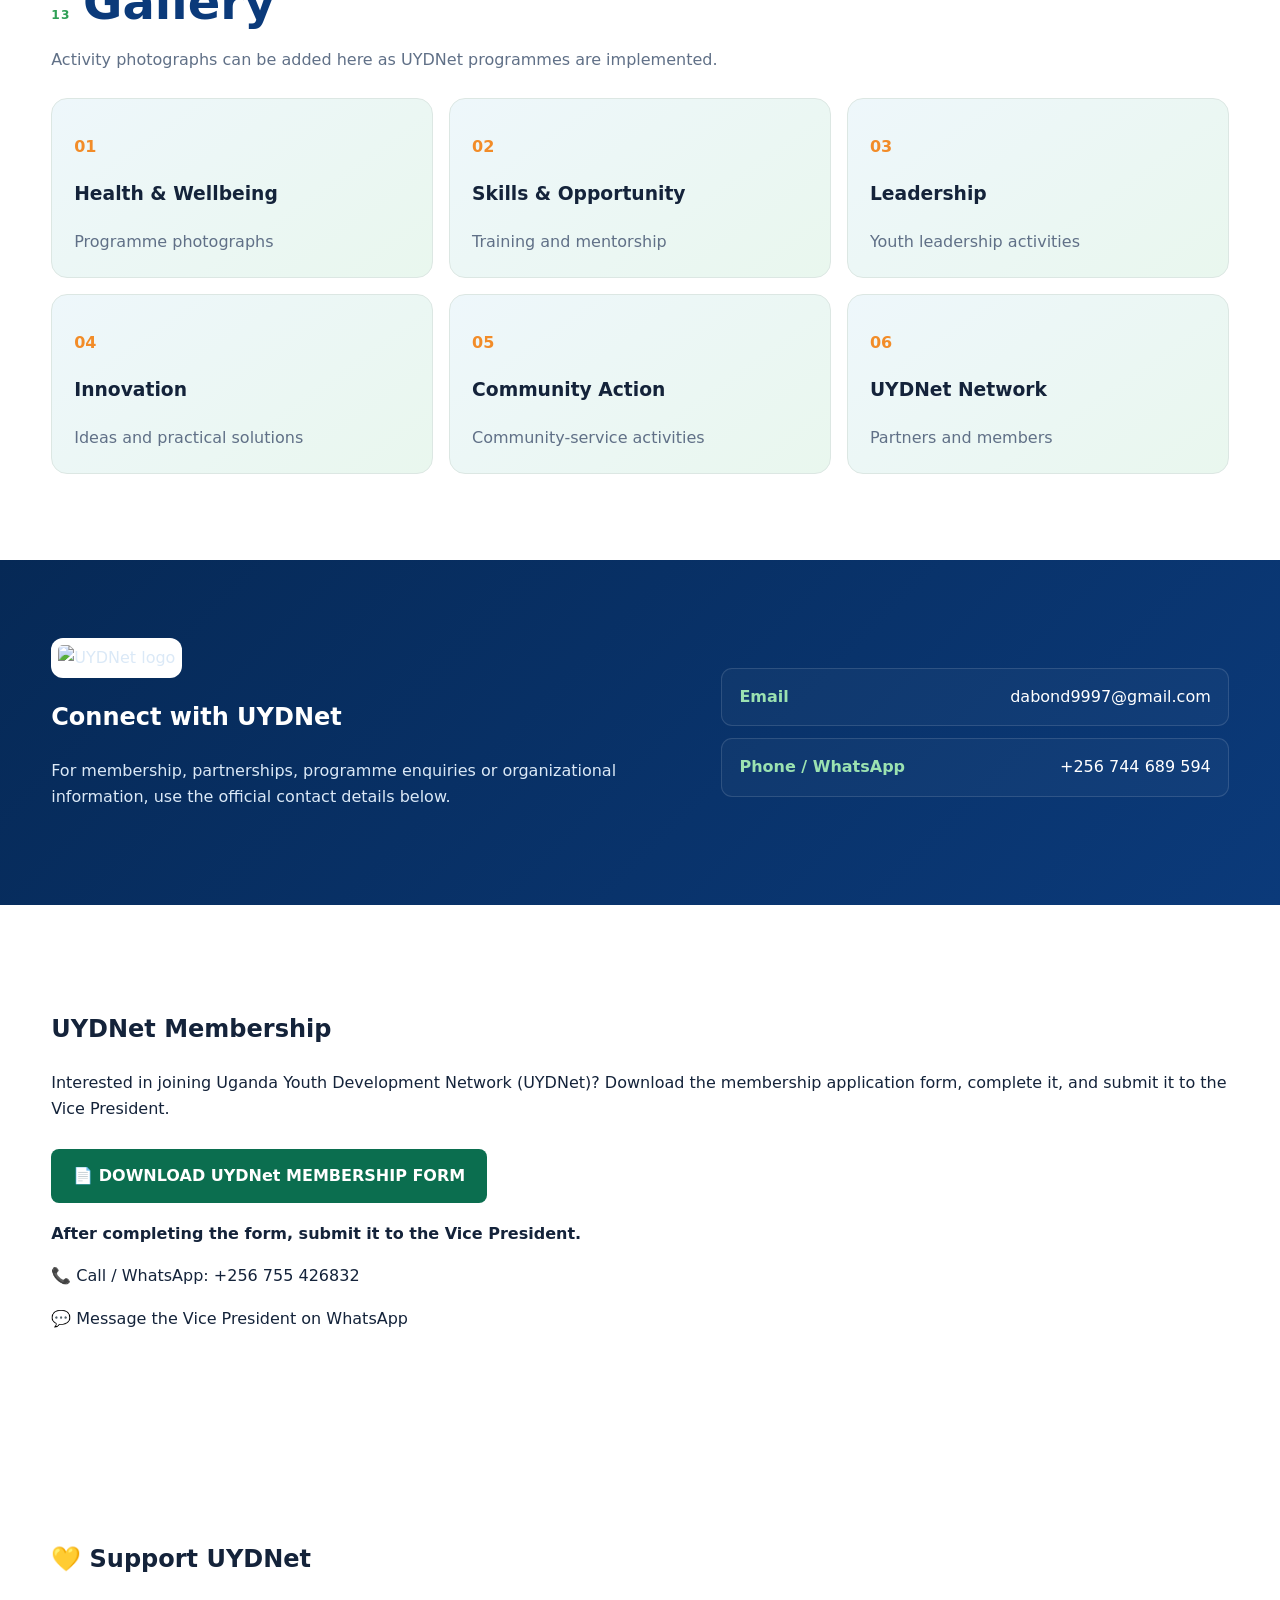
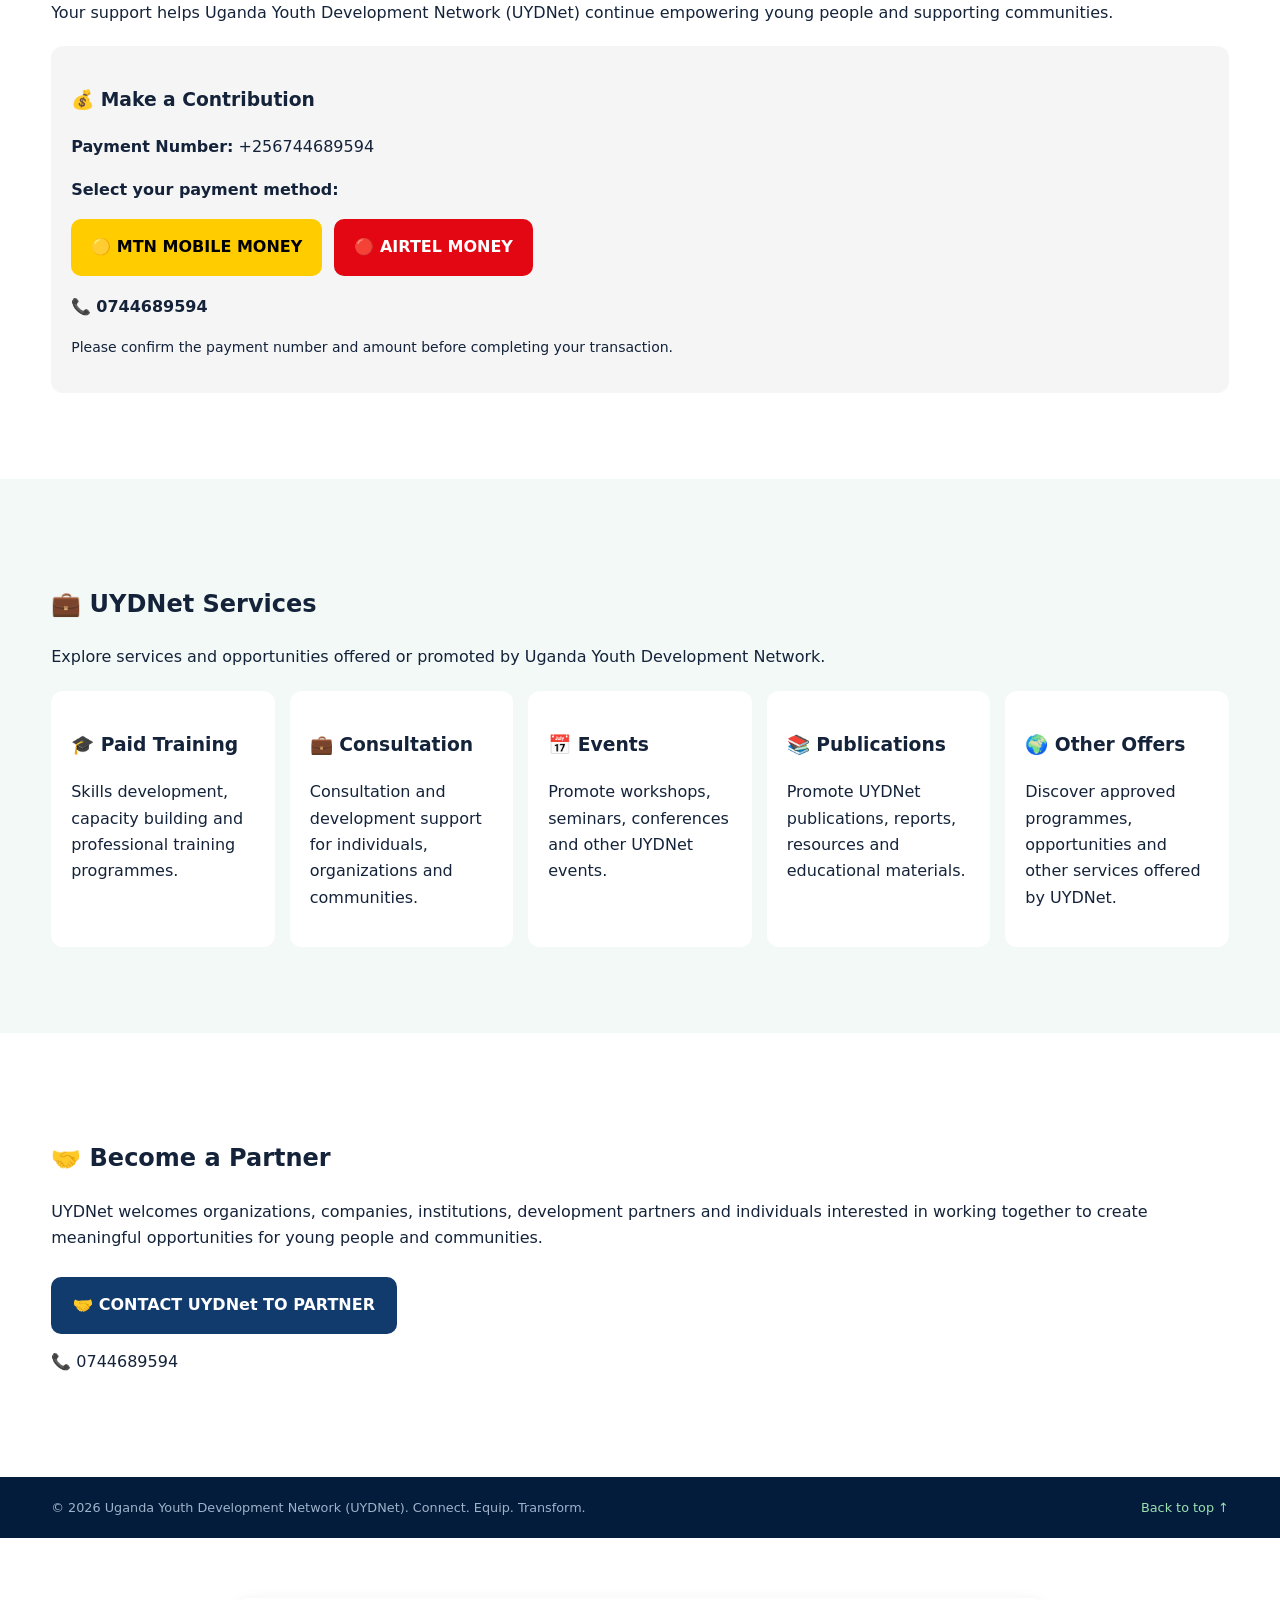
==== commit 5b024418: "Update index.html" ====
--- a/index.html
+++ b/index.html
@@ -2,7 +2,7 @@
      crossorigin="anonymous"></script><title>Uganda Youth Development Network (UYDNet) | Youth Development in Uganda</title>
 <meta name="description" content="Uganda Youth Development Network (UYDNet) is a youth-focused organization promoting youth development, leadership, participation, skills and community development in Uganda.">
 <meta name="keywords" content="Uganda Youth Development Network, UYDNet, youth development Uganda, Uganda youth, youth leadership, youth empowerment"><meta charset="utf-8"><meta name="viewport" content="width=device-width,initial-scale=1"><meta name="theme-color" content="#0b3a7a"><meta name="description" content="Uganda Youth Development Network (UYDNet) — Connect. Equip. Transform."><title>UYDNet | Uganda Youth Development Network</title><link rel="stylesheet" href="styles.css"></head><body>
-<header><div class="container navwrap"><img src="uydnet-logo.jpeg" alt="UYDNet Logo" style="width:60px;height:60px;object-fit:contain;"><a class="brand" href="#home"><img src="assets/uydnet-logo.png" alt="UYDNet logo"><span><b>UYDNet</b><small>Uganda Youth Development Network</small></span></a><button class="menubtn">☰</button><nav><a href="#home">Home</a><a href="#about">About</a><a href="#objectives">Objectives</a><a href="#programs">Programs</a><a href="#structure">Structure</a><a href="#articles">Articles</a><a href="#leadership">Leadership</a><a href="#join">Join</a><a href="#constitution">Constitution</a><a href="#news">News</a><a href="#gallery">Gallery</a><a href="#contact">Contact</a></nav></div></header><a href="#membership">📄 Membership</a>
+<header><div class="container navwrap"><a class="brand" href="#home"><img src="assets/uydnet-logo.png" alt="UYDNet logo"><span><b>UYDNet</b><small>Uganda Youth Development Network</small></span></a><button class="menubtn">☰</button><nav><a href="#home">Home</a><a href="#about">About</a><a href="#objectives">Objectives</a><a href="#programs">Programs</a><a href="#structure">Structure</a><a href="#articles">Articles</a><a href="#leadership">Leadership</a><a href="#join">Join</a><a href="#constitution">Constitution</a><a href="#news">News</a><a href="#gallery">Gallery</a><a href="#contact">Contact</a></nav></div></header><a href="#membership">📄 Membership</a>
 <a href="#support">💛 Support UYDNet</a>
 <a href="#services">💼 UYDNet Services</a>
 <a href="#partner">🤝 Become a Partner</a>
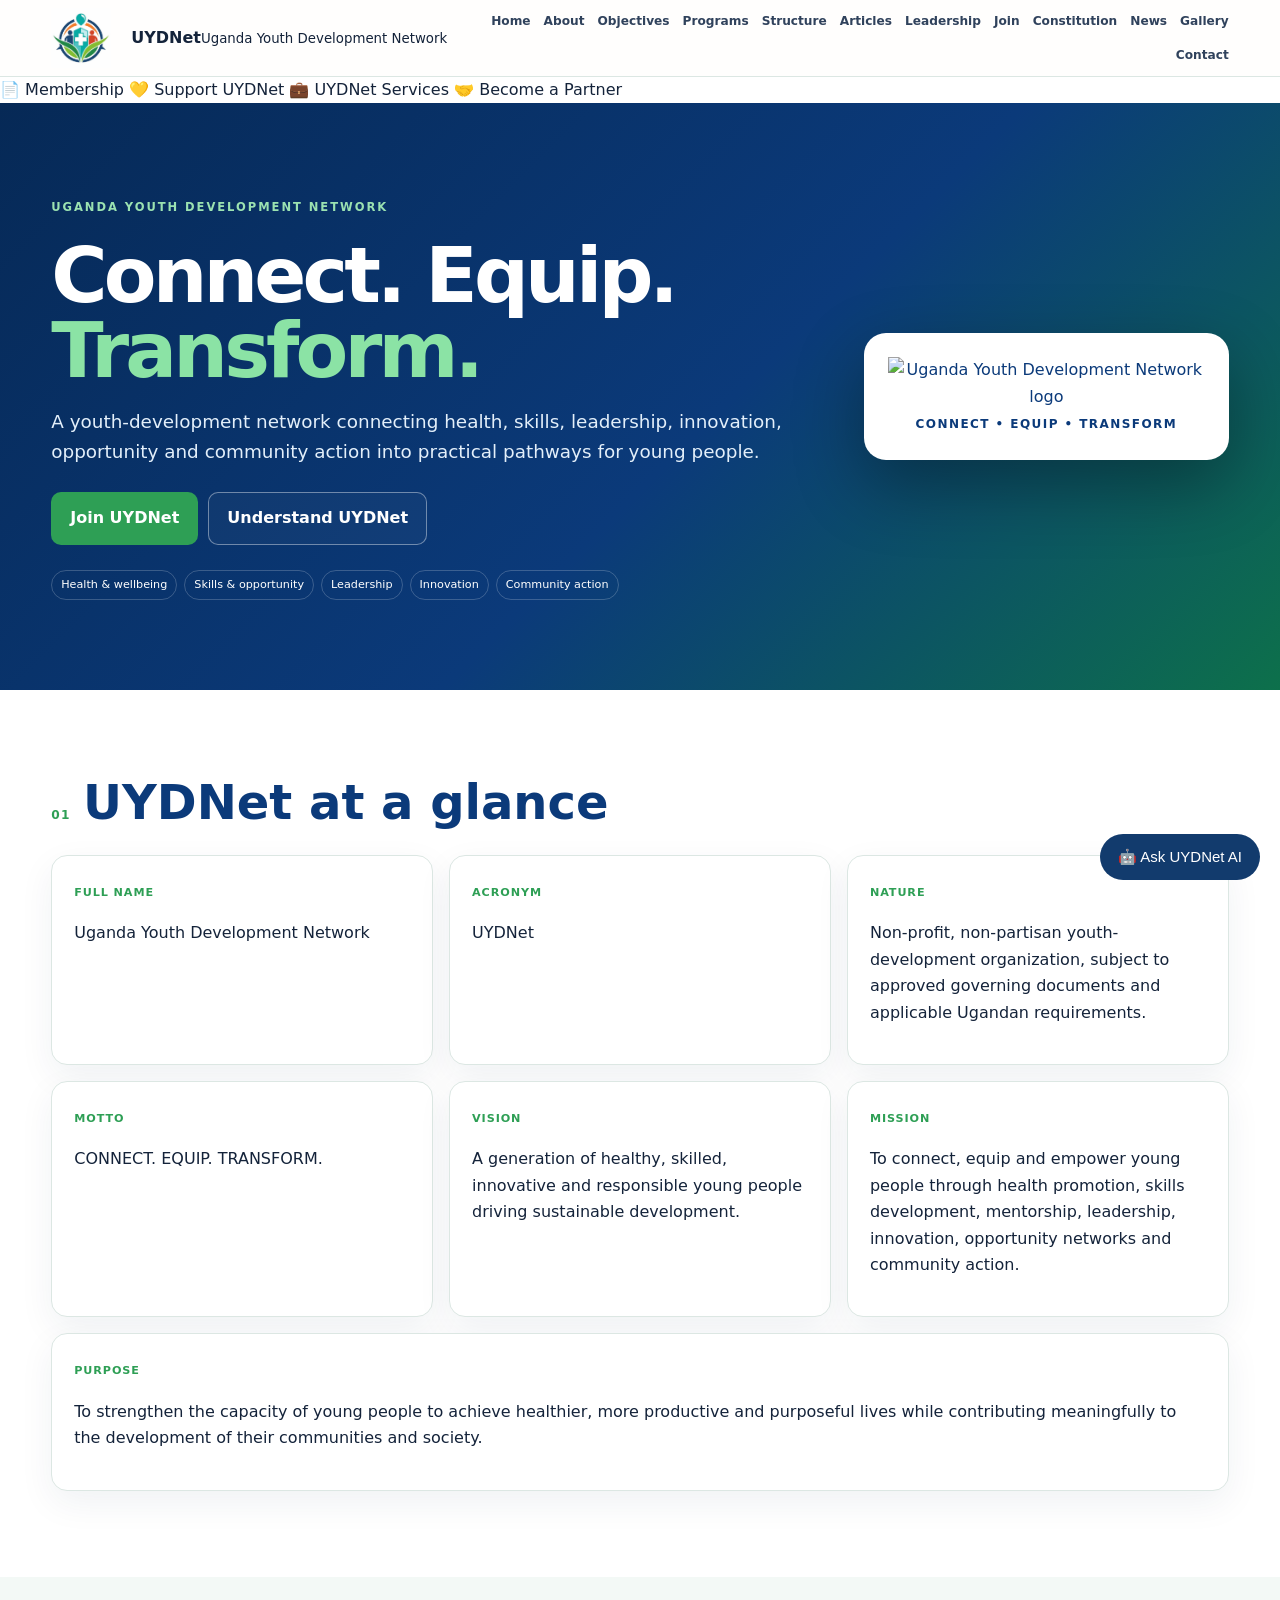
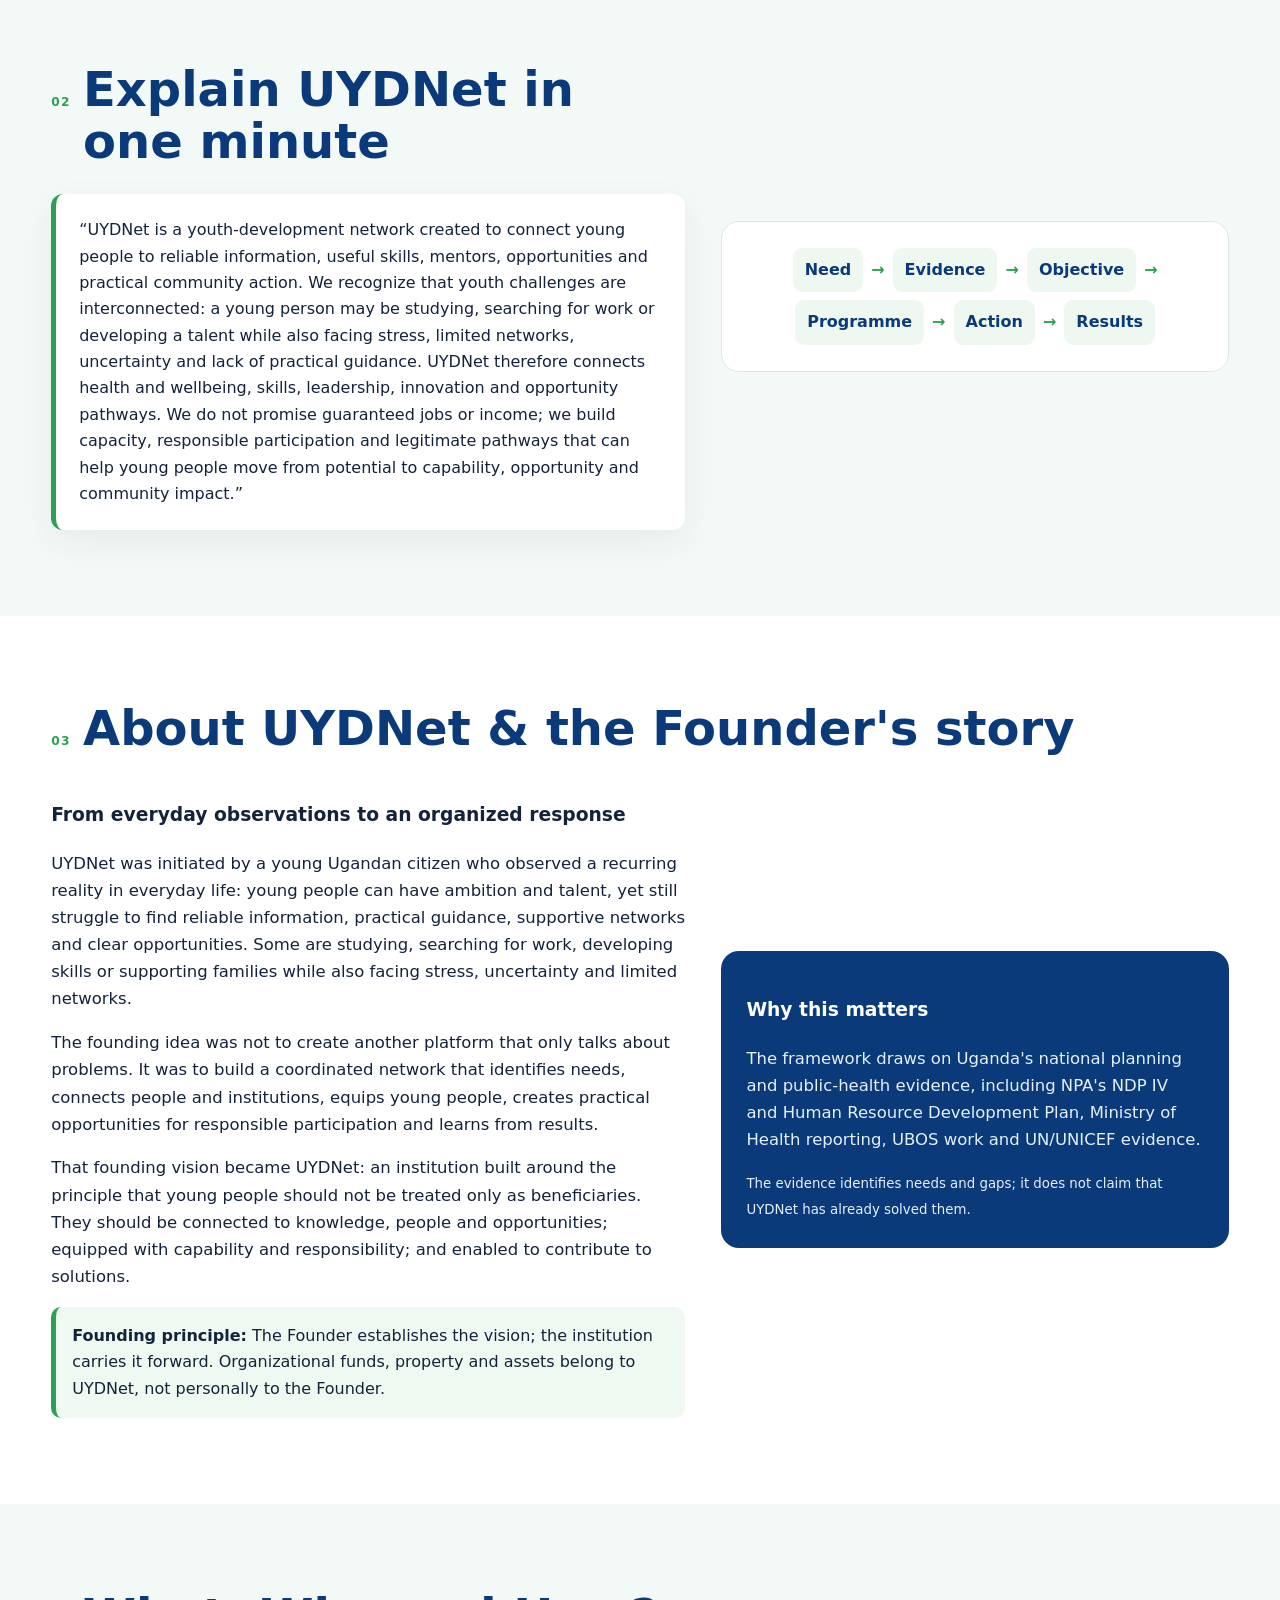
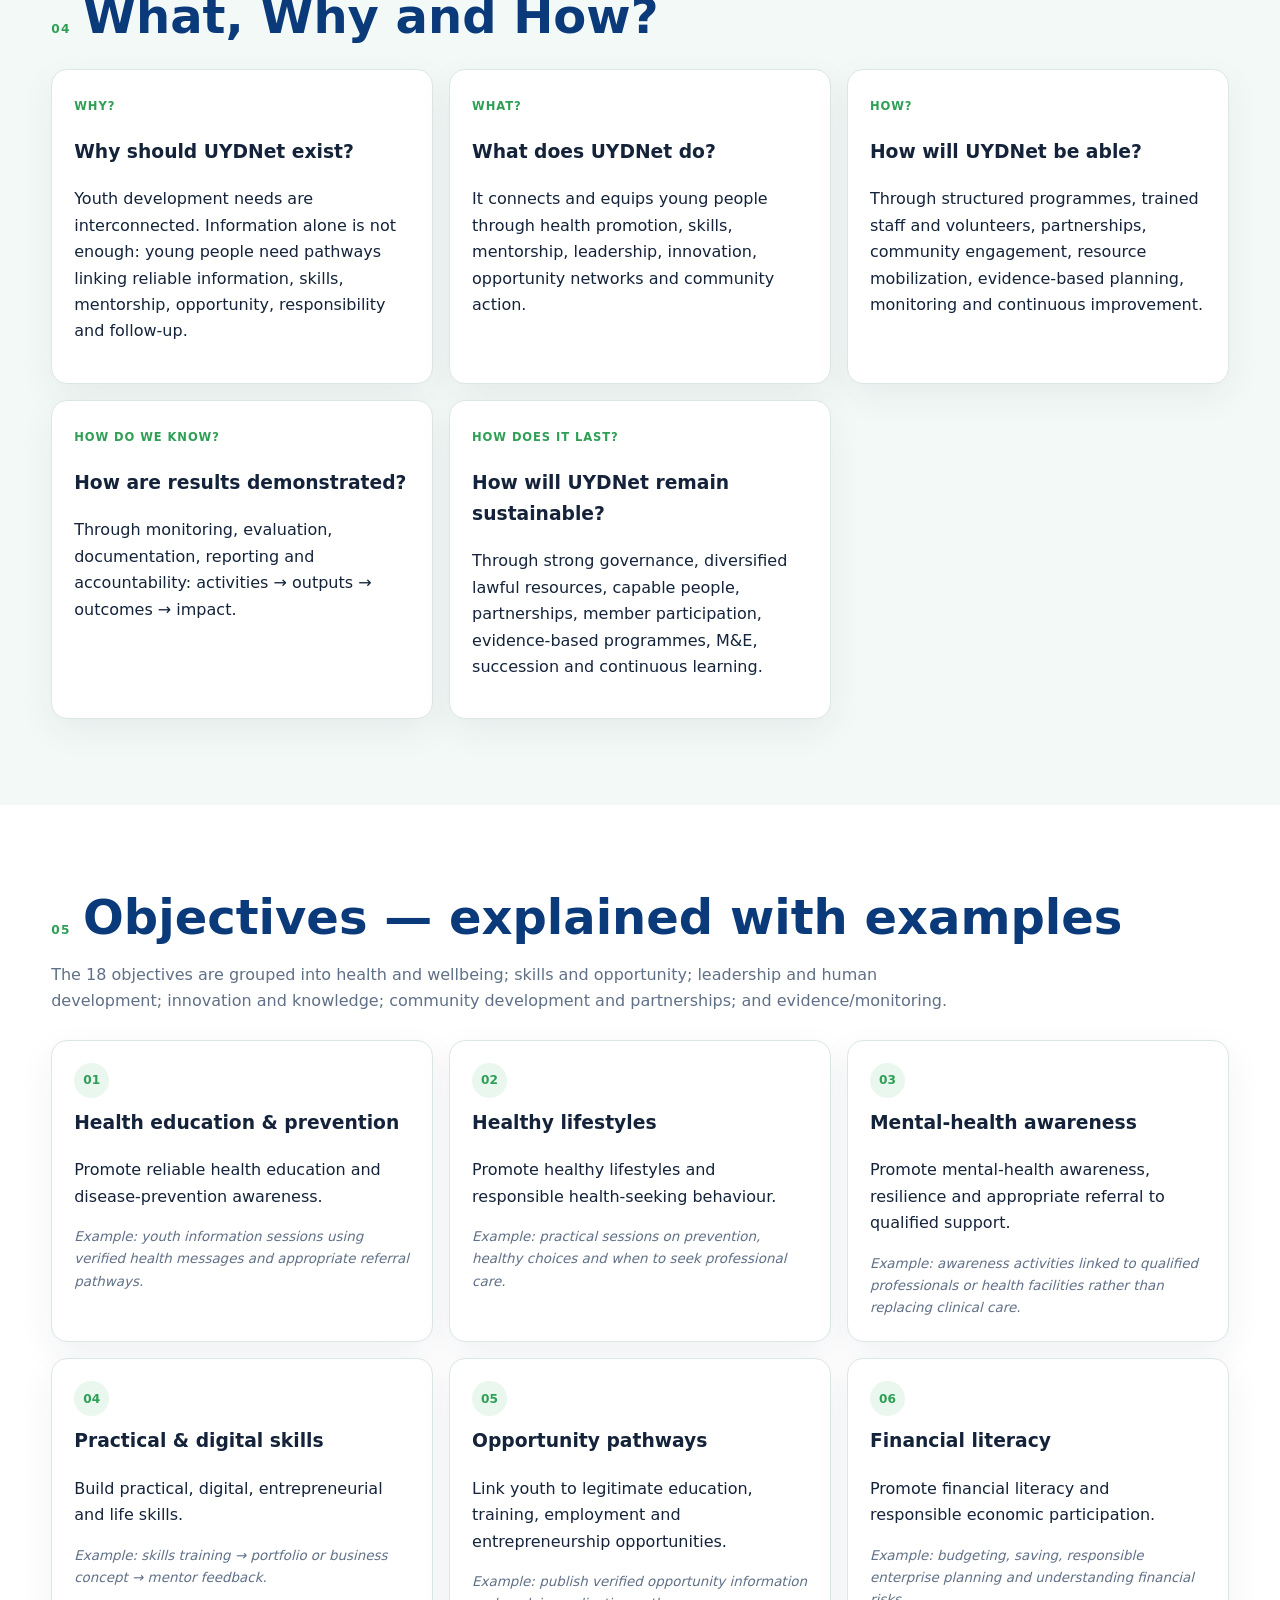
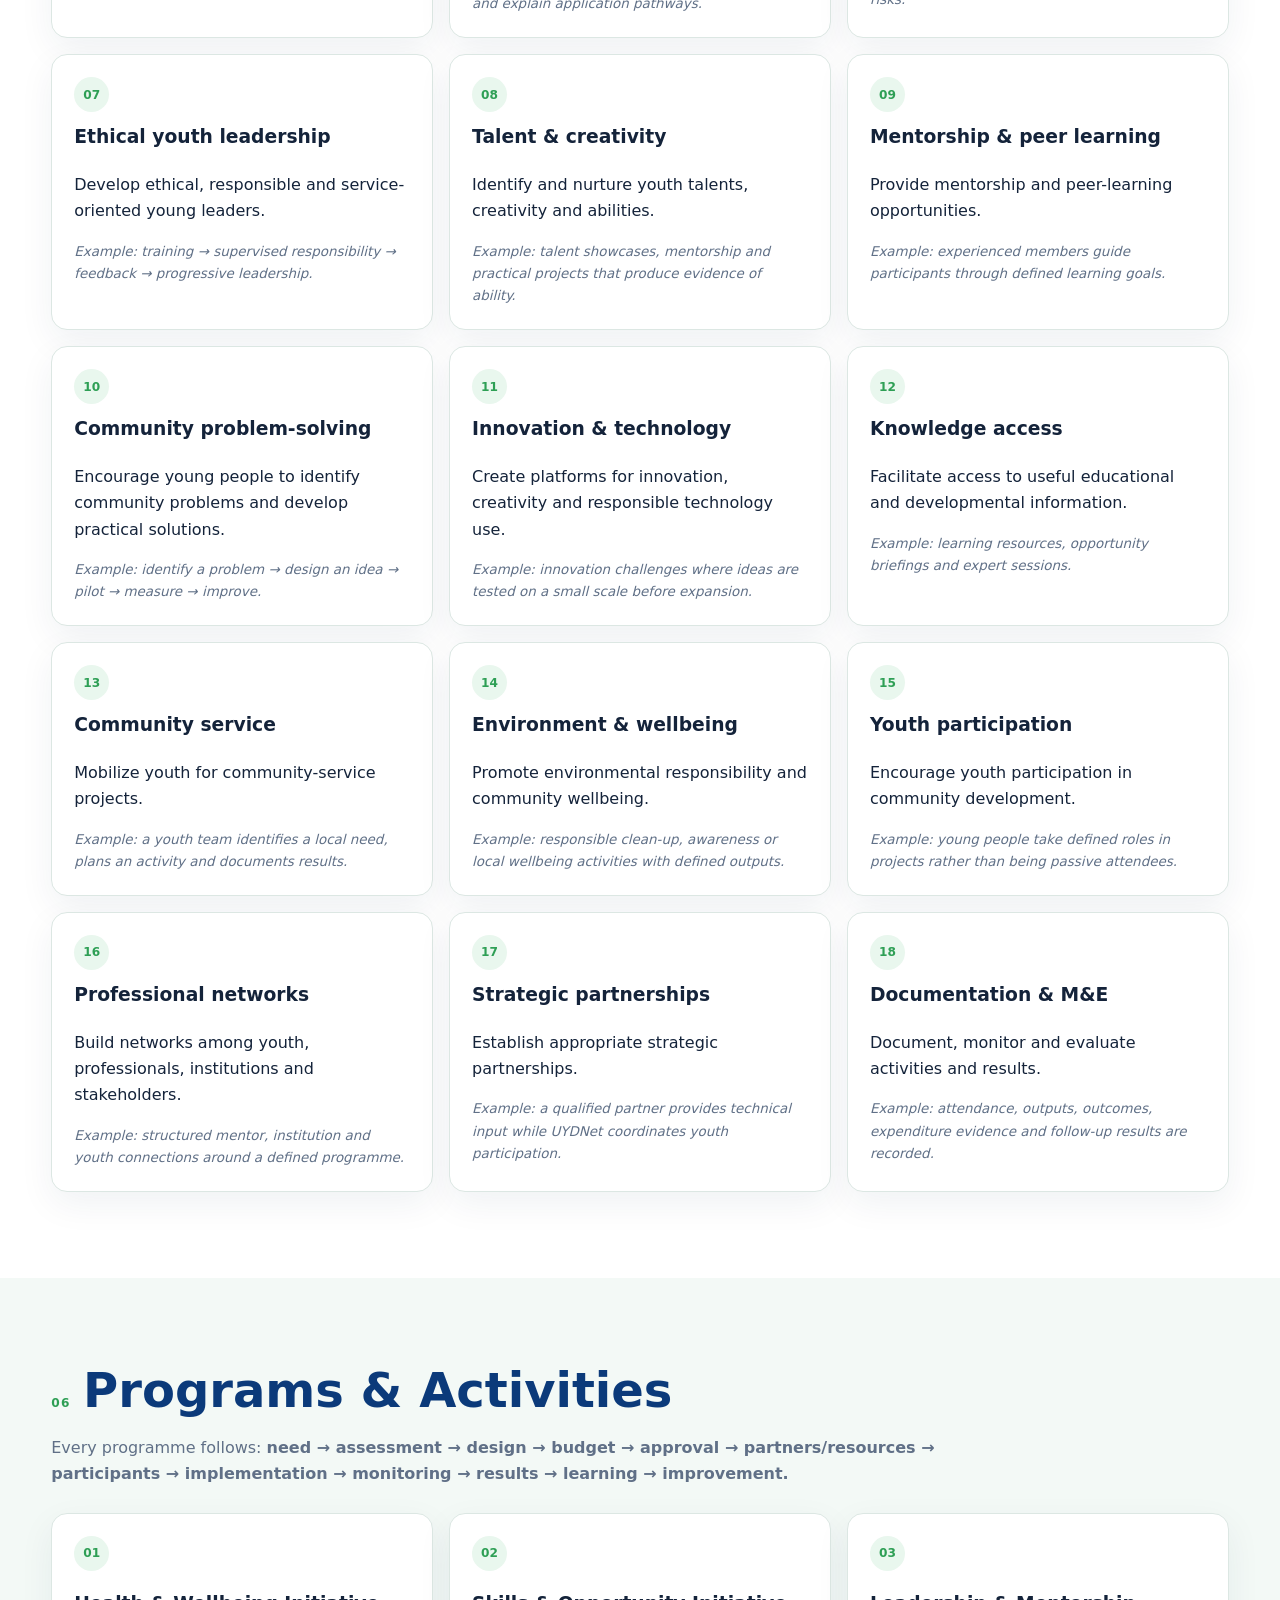
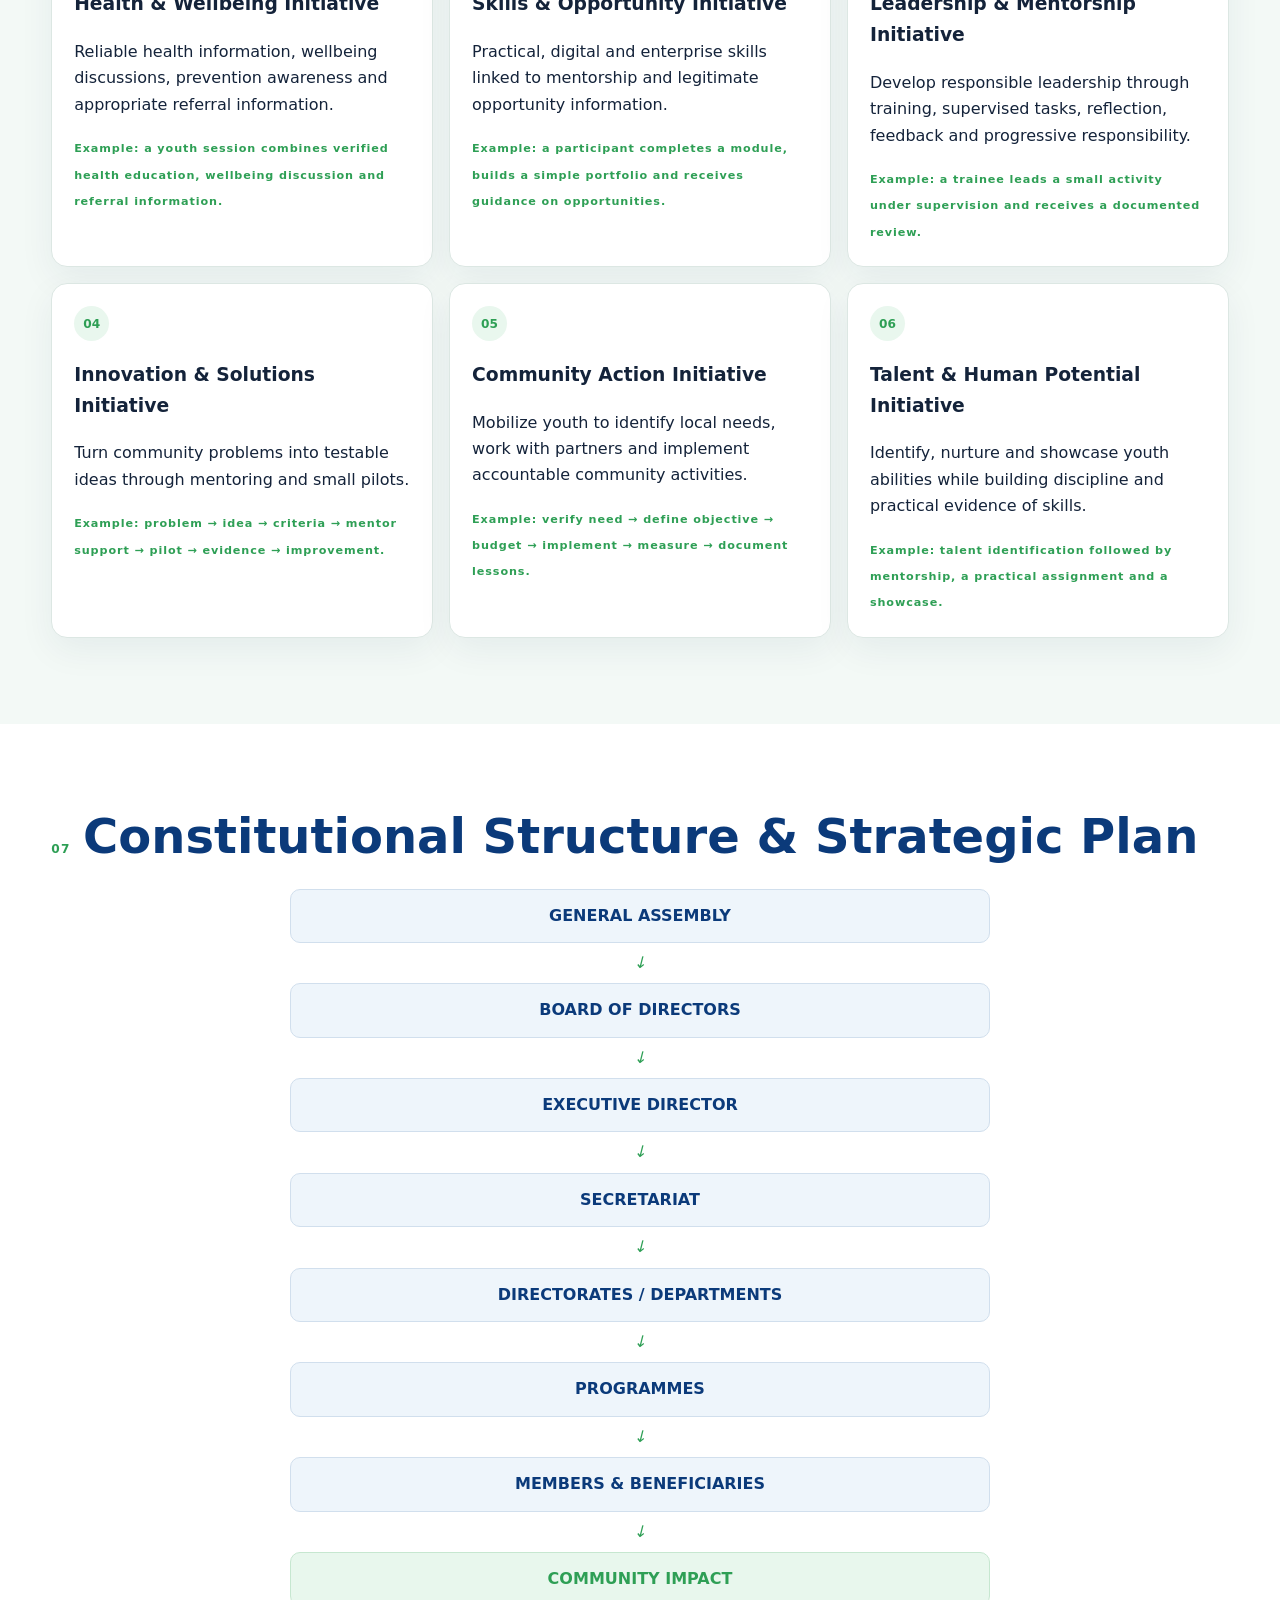
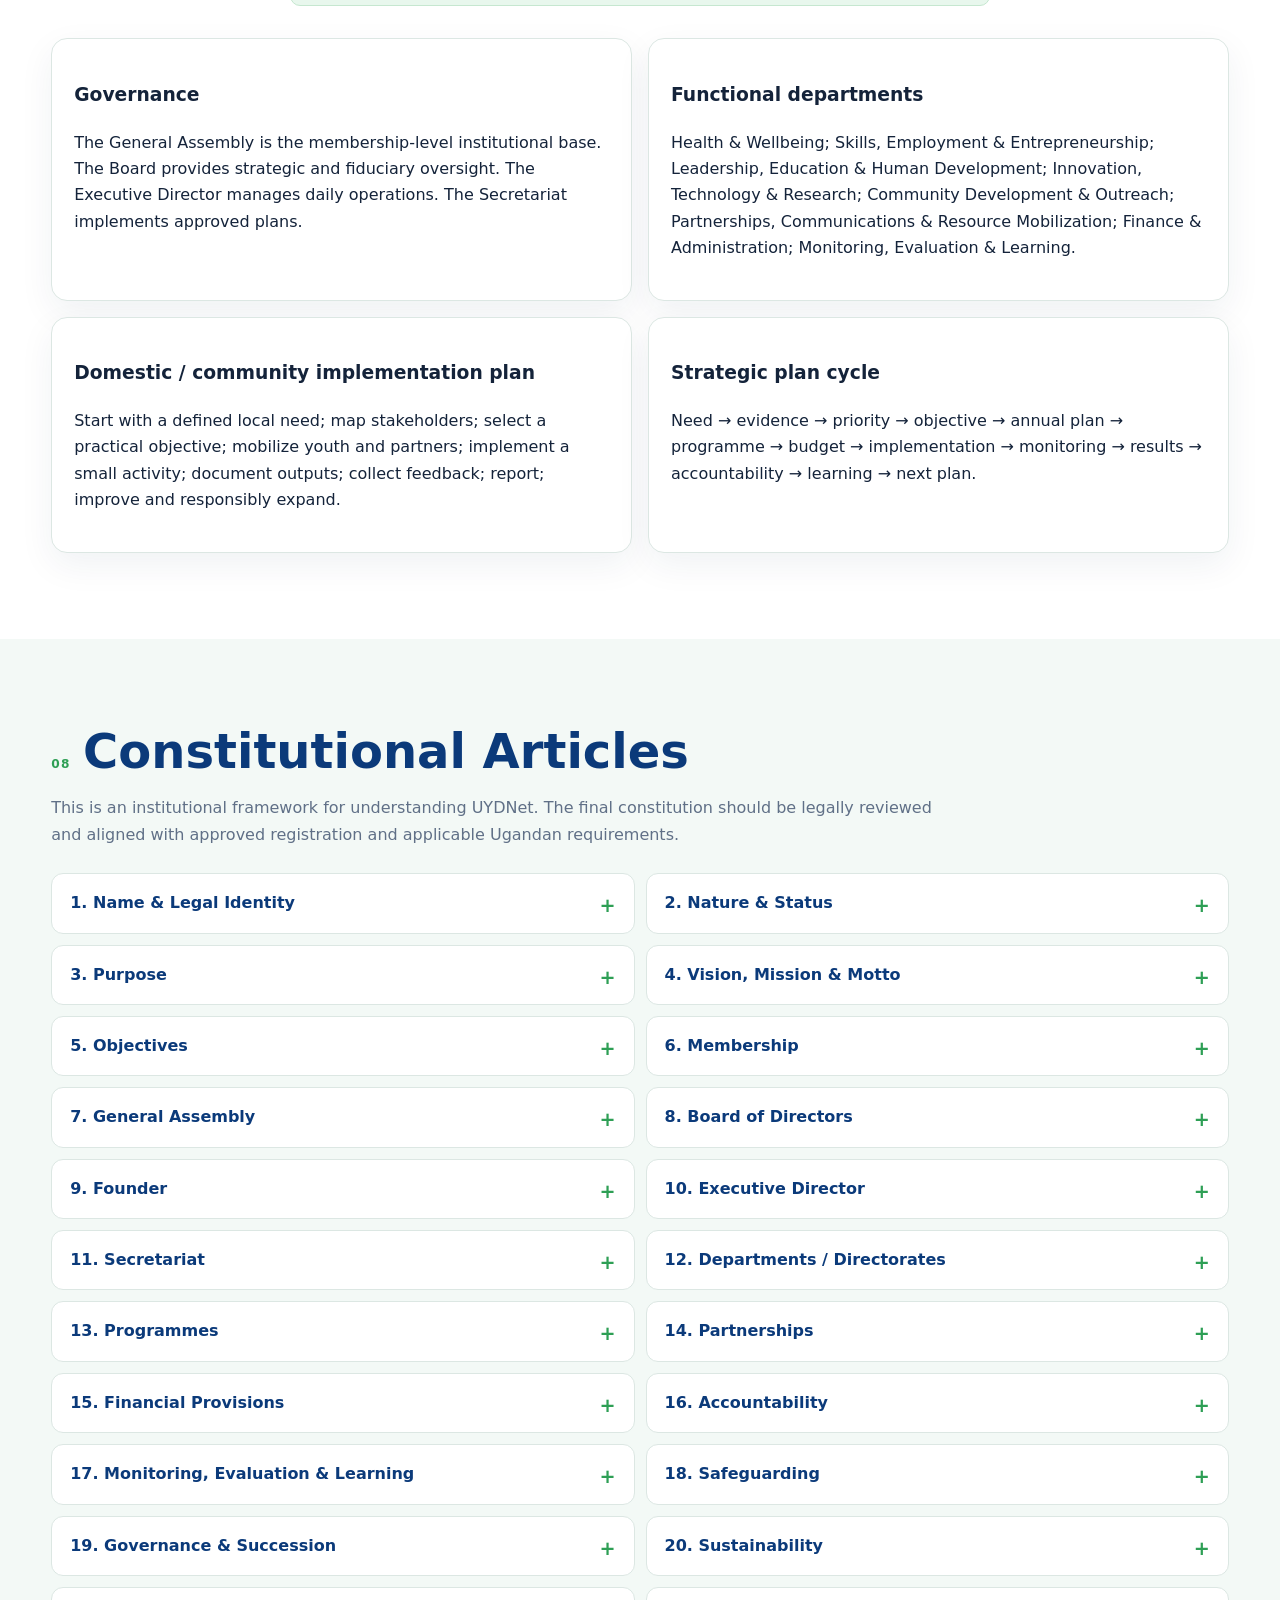
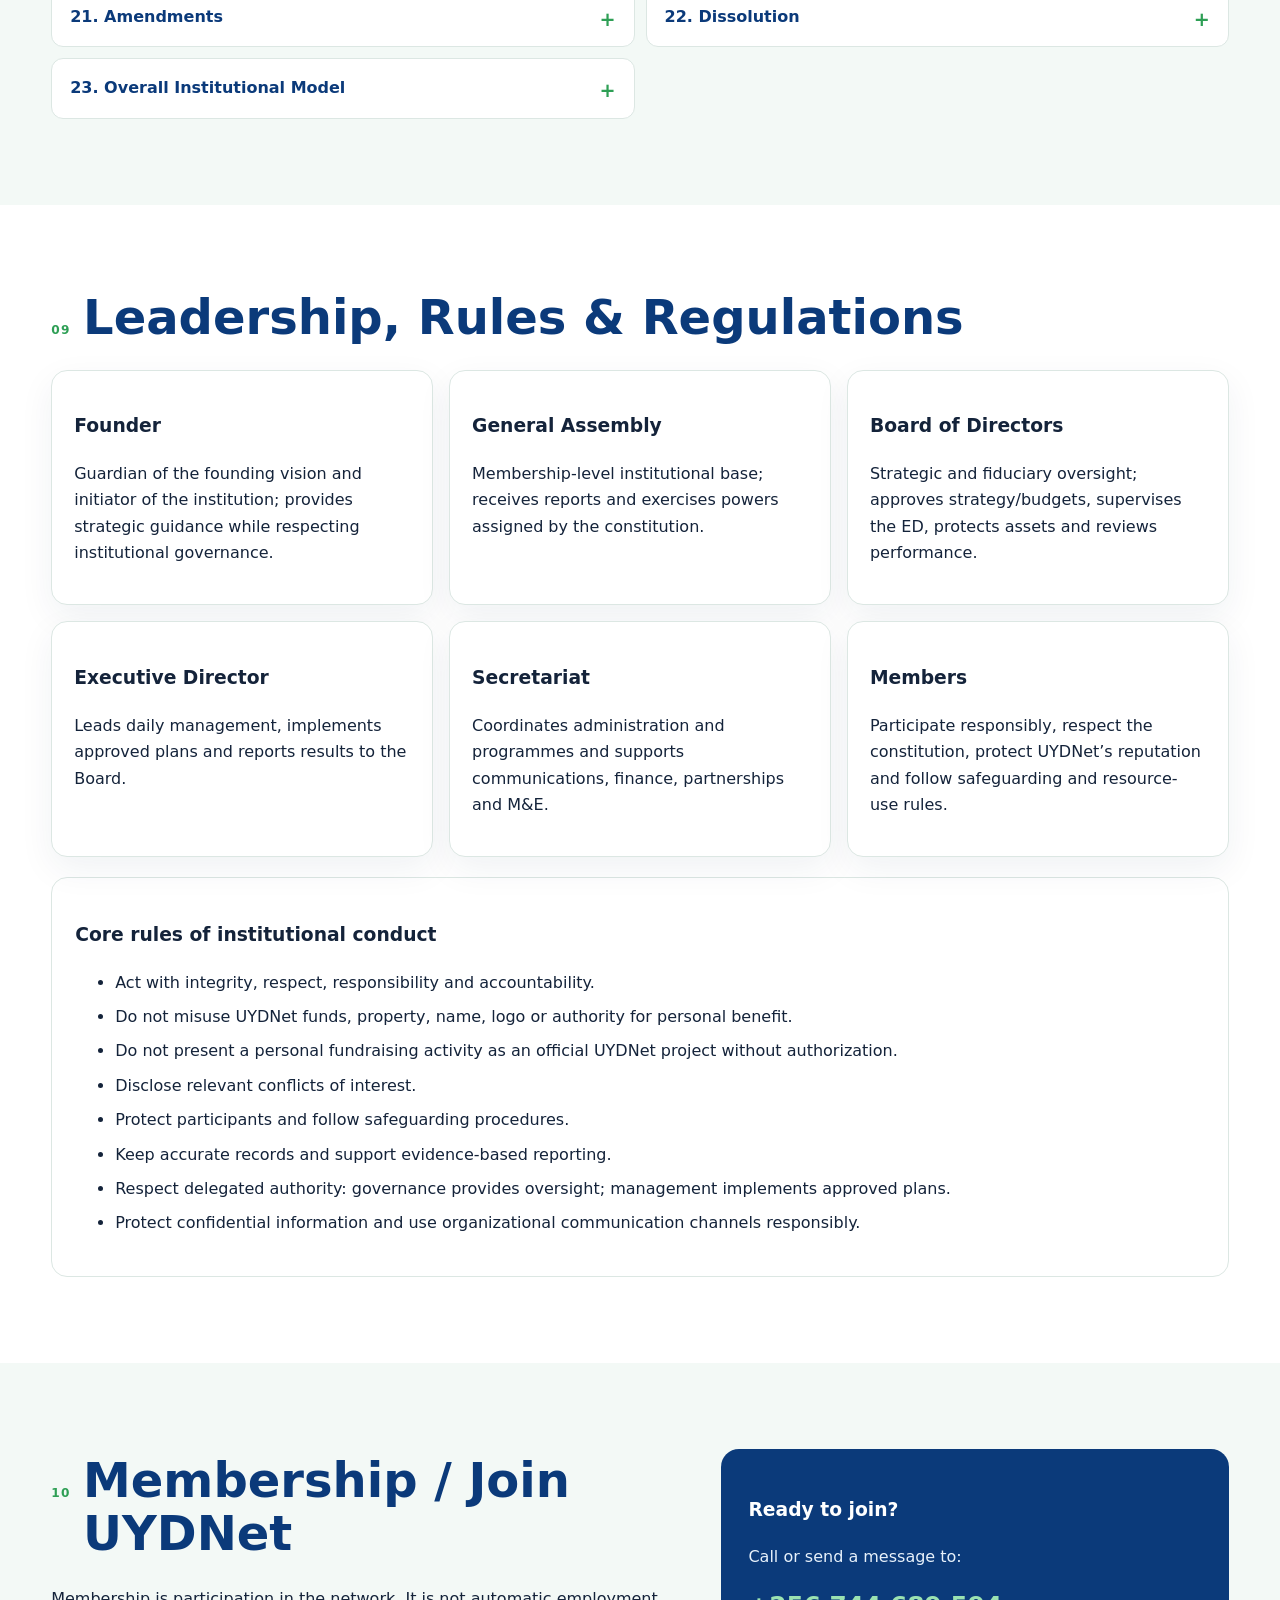
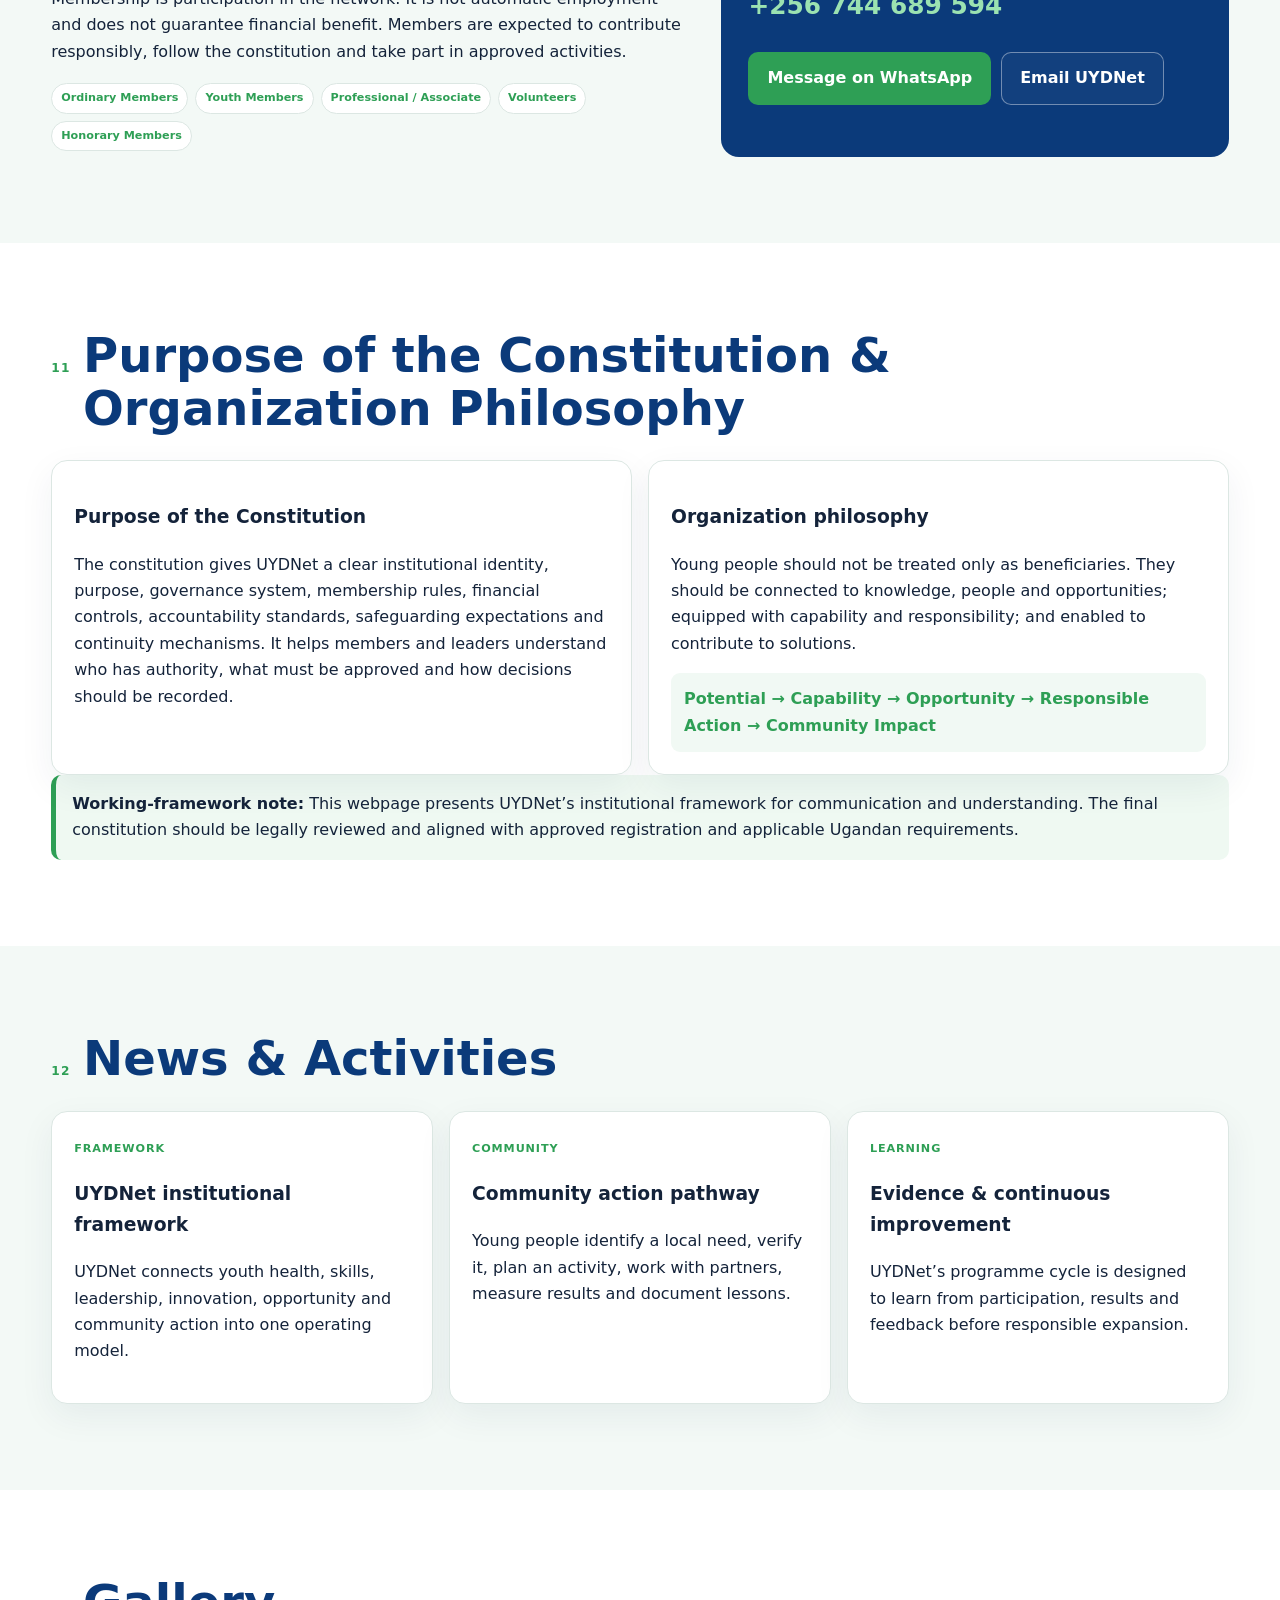
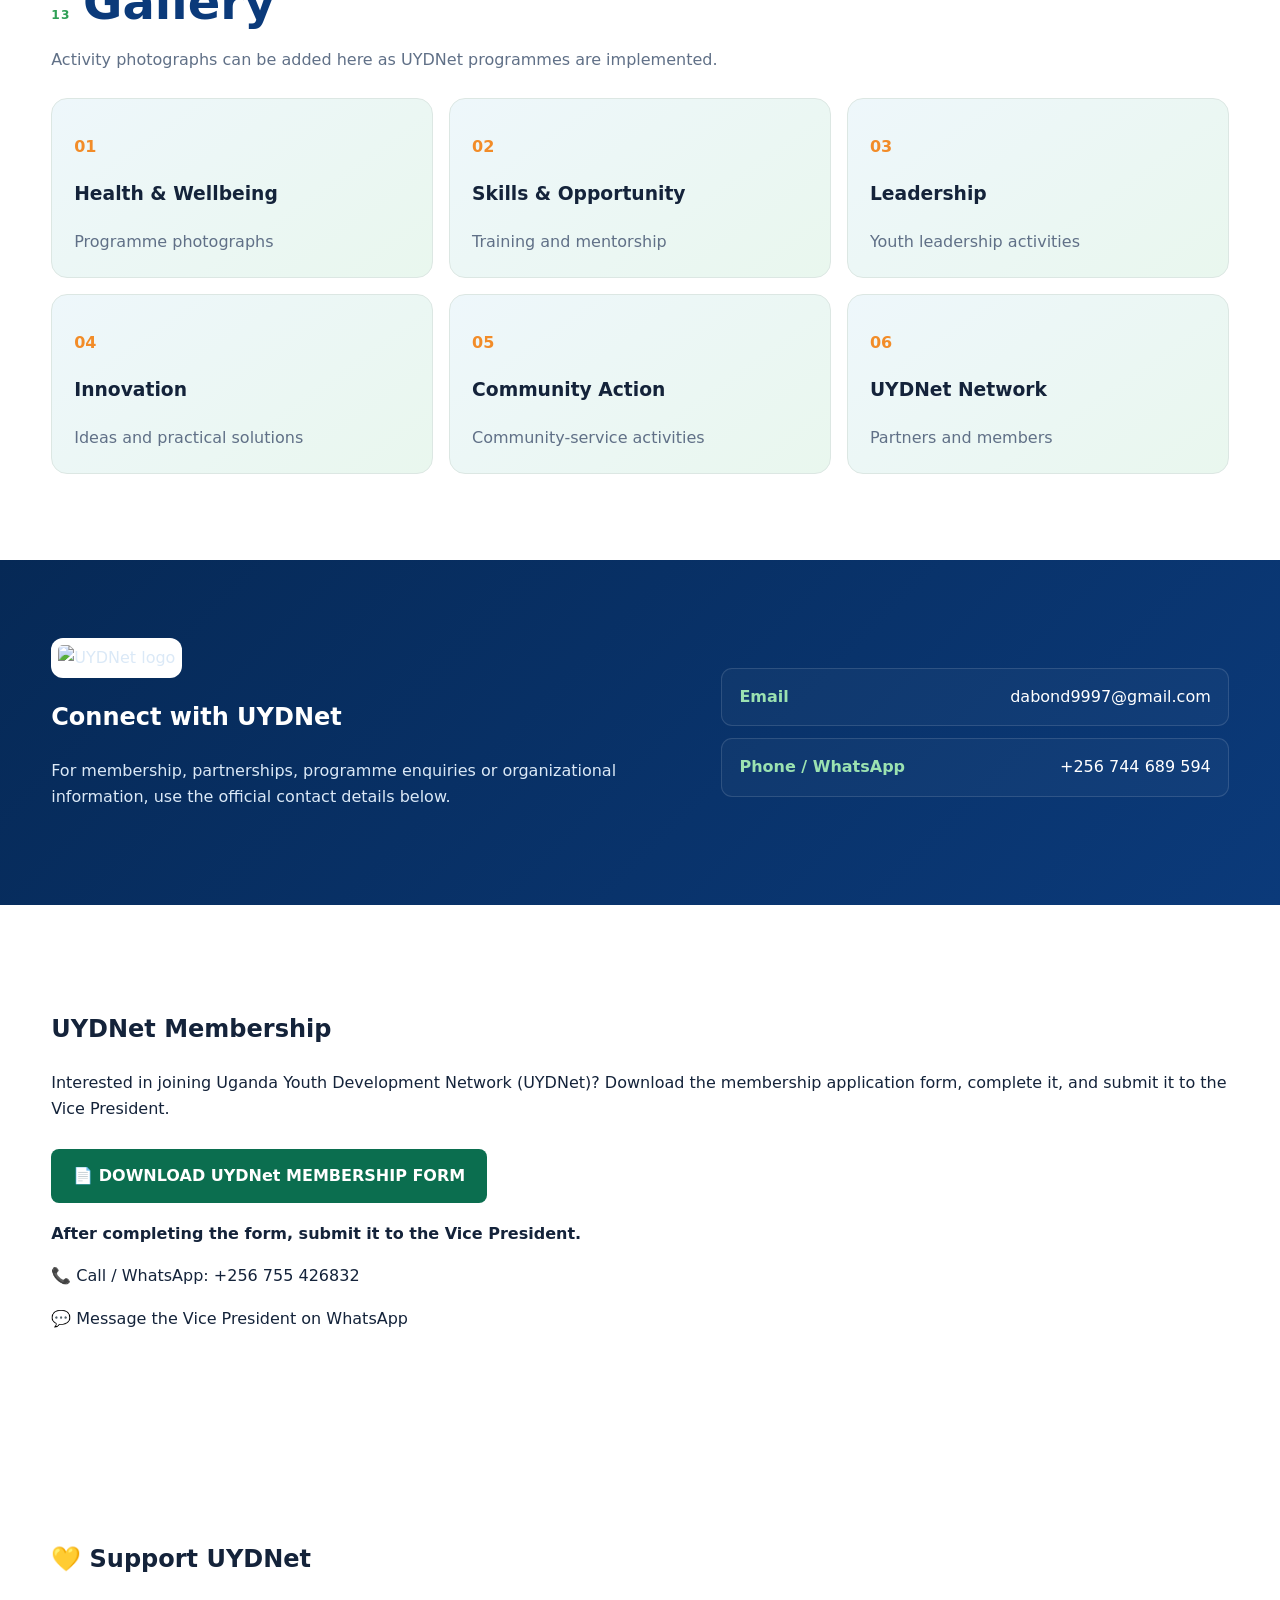
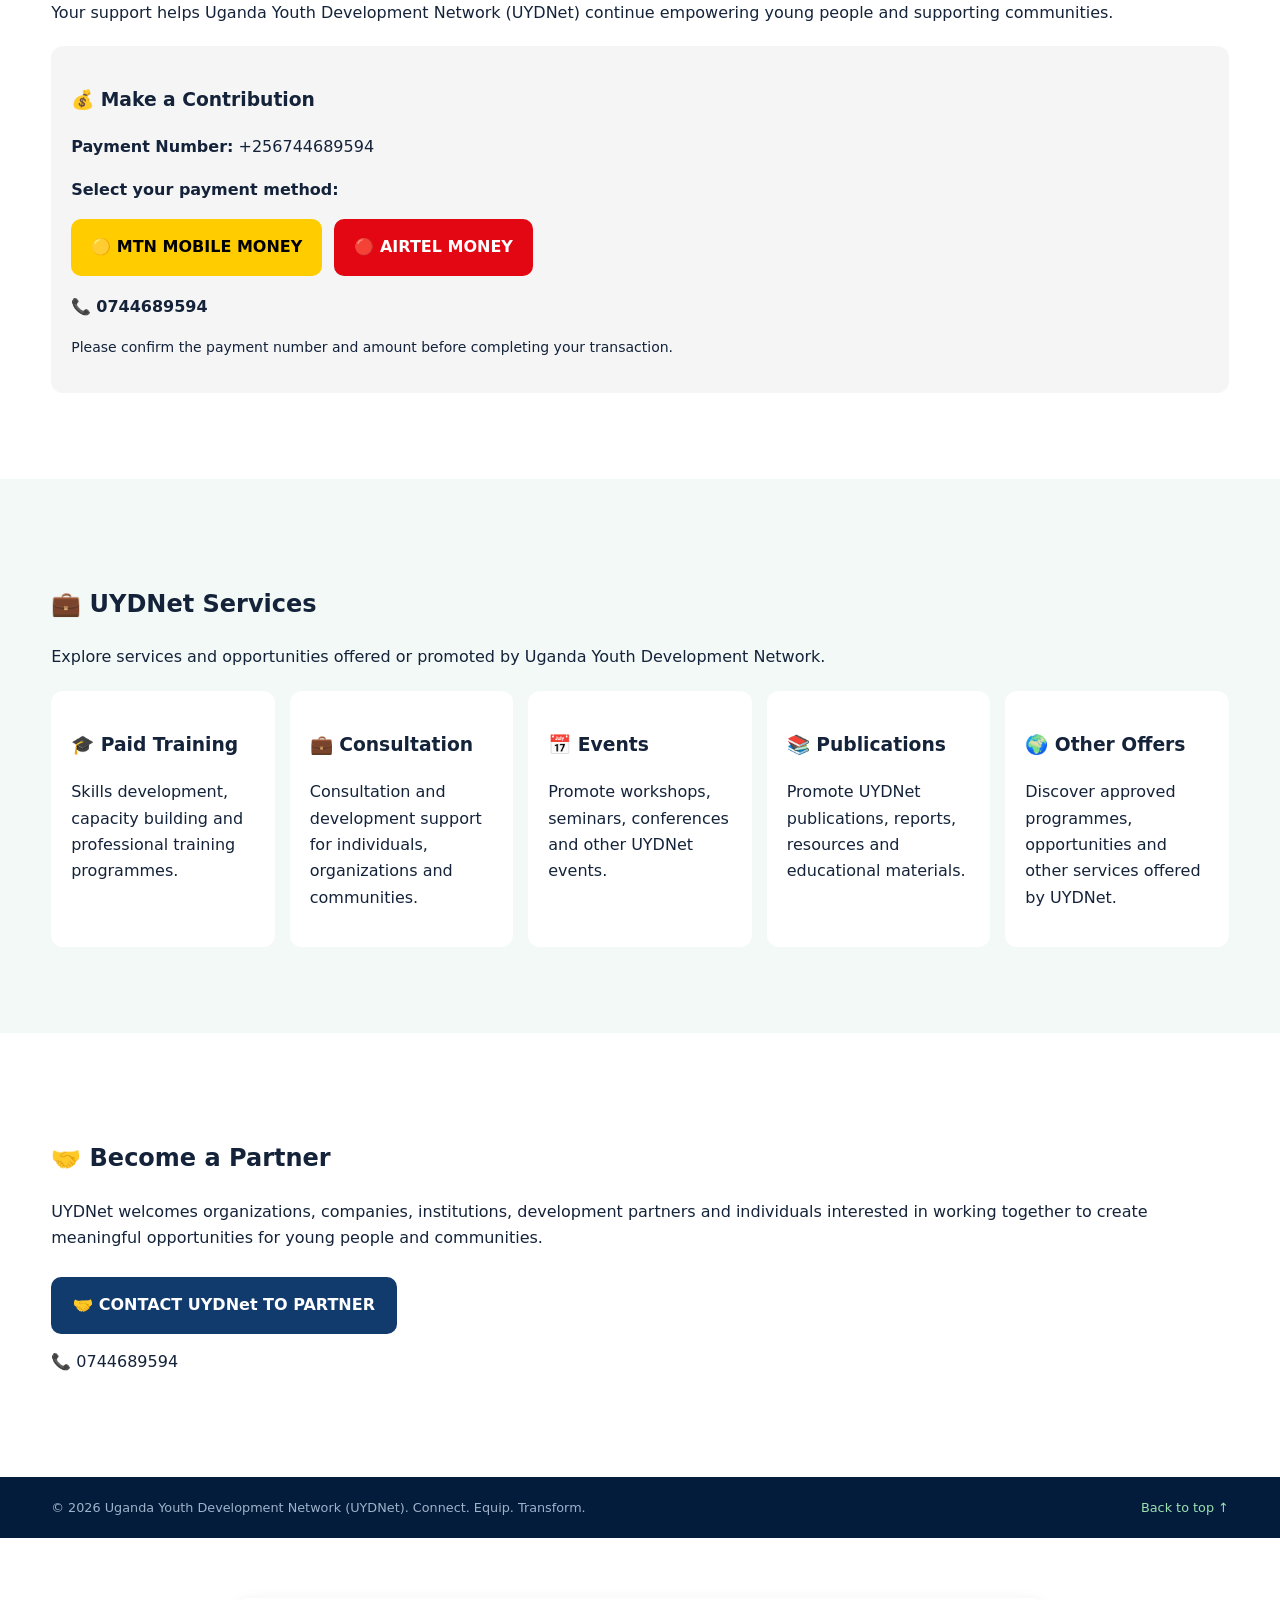
==== commit ab7820af: "Update index.html" ====
--- a/index.html
+++ b/index.html
@@ -2,7 +2,7 @@
      crossorigin="anonymous"></script><title>Uganda Youth Development Network (UYDNet) | Youth Development in Uganda</title>
 <meta name="description" content="Uganda Youth Development Network (UYDNet) is a youth-focused organization promoting youth development, leadership, participation, skills and community development in Uganda.">
 <meta name="keywords" content="Uganda Youth Development Network, UYDNet, youth development Uganda, Uganda youth, youth leadership, youth empowerment"><meta charset="utf-8"><meta name="viewport" content="width=device-width,initial-scale=1"><meta name="theme-color" content="#0b3a7a"><meta name="description" content="Uganda Youth Development Network (UYDNet) — Connect. Equip. Transform."><title>UYDNet | Uganda Youth Development Network</title><link rel="stylesheet" href="styles.css"></head><body>
-<header><div class="container navwrap"><a class="brand" href="#home"><img src="assets/uydnet-logo.png" alt="UYDNet logo"><span><b>UYDNet</b><small>Uganda Youth Development Network</small></span></a><button class="menubtn">☰</button><nav><a href="#home">Home</a><a href="#about">About</a><a href="#objectives">Objectives</a><a href="#programs">Programs</a><a href="#structure">Structure</a><a href="#articles">Articles</a><a href="#leadership">Leadership</a><a href="#join">Join</a><a href="#constitution">Constitution</a><a href="#news">News</a><a href="#gallery">Gallery</a><a href="#contact">Contact</a></nav></div></header><a href="#membership">📄 Membership</a>
+<header><div class="container navwrap"><img src="uydnet-logo.jpeg" alt="UYDNet Logo" style="width:60px;height:60px;object-fit:contain;"><span><b>UYDNet</b><small>Uganda Youth Development Network</small></span></a><button class="menubtn">☰</button><nav><a href="#home">Home</a><a href="#about">About</a><a href="#objectives">Objectives</a><a href="#programs">Programs</a><a href="#structure">Structure</a><a href="#articles">Articles</a><a href="#leadership">Leadership</a><a href="#join">Join</a><a href="#constitution">Constitution</a><a href="#news">News</a><a href="#gallery">Gallery</a><a href="#contact">Contact</a></nav></div></header><a href="#membership">📄 Membership</a>
 <a href="#support">💛 Support UYDNet</a>
 <a href="#services">💼 UYDNet Services</a>
 <a href="#partner">🤝 Become a Partner</a>
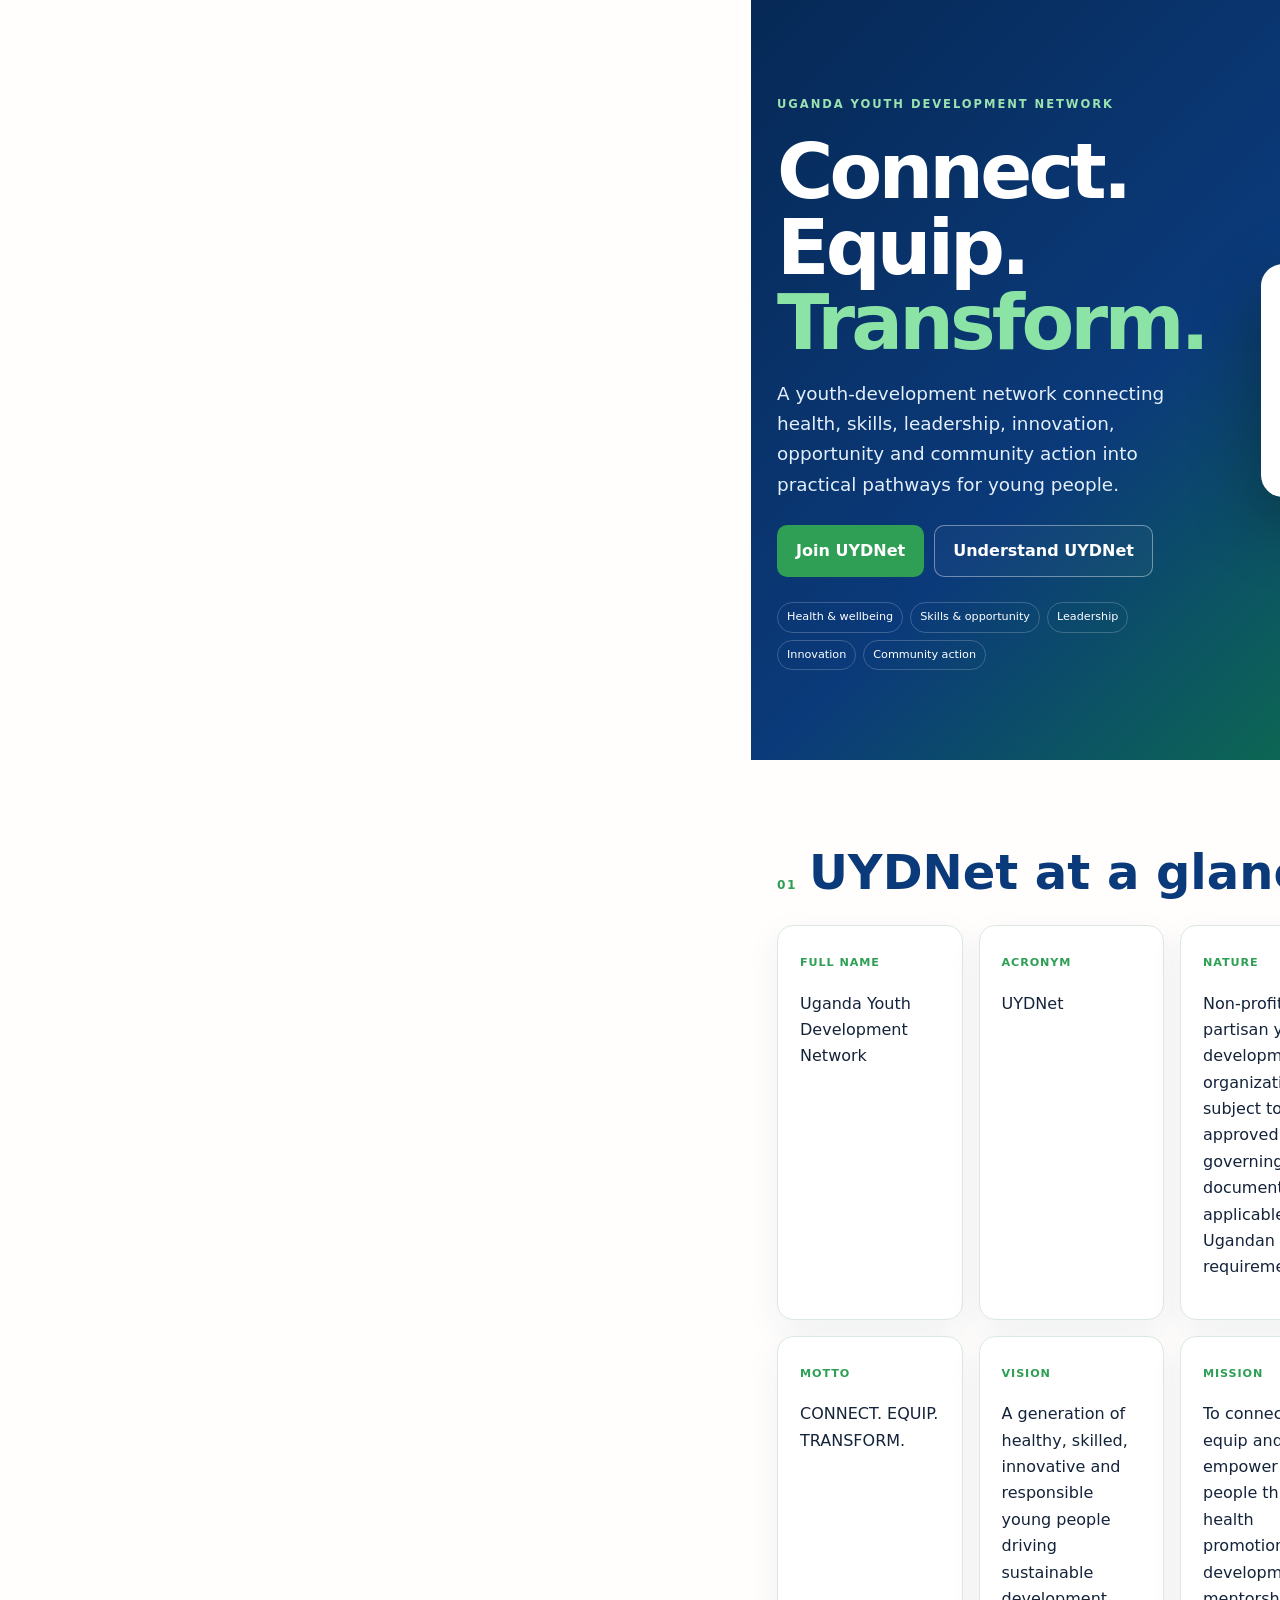
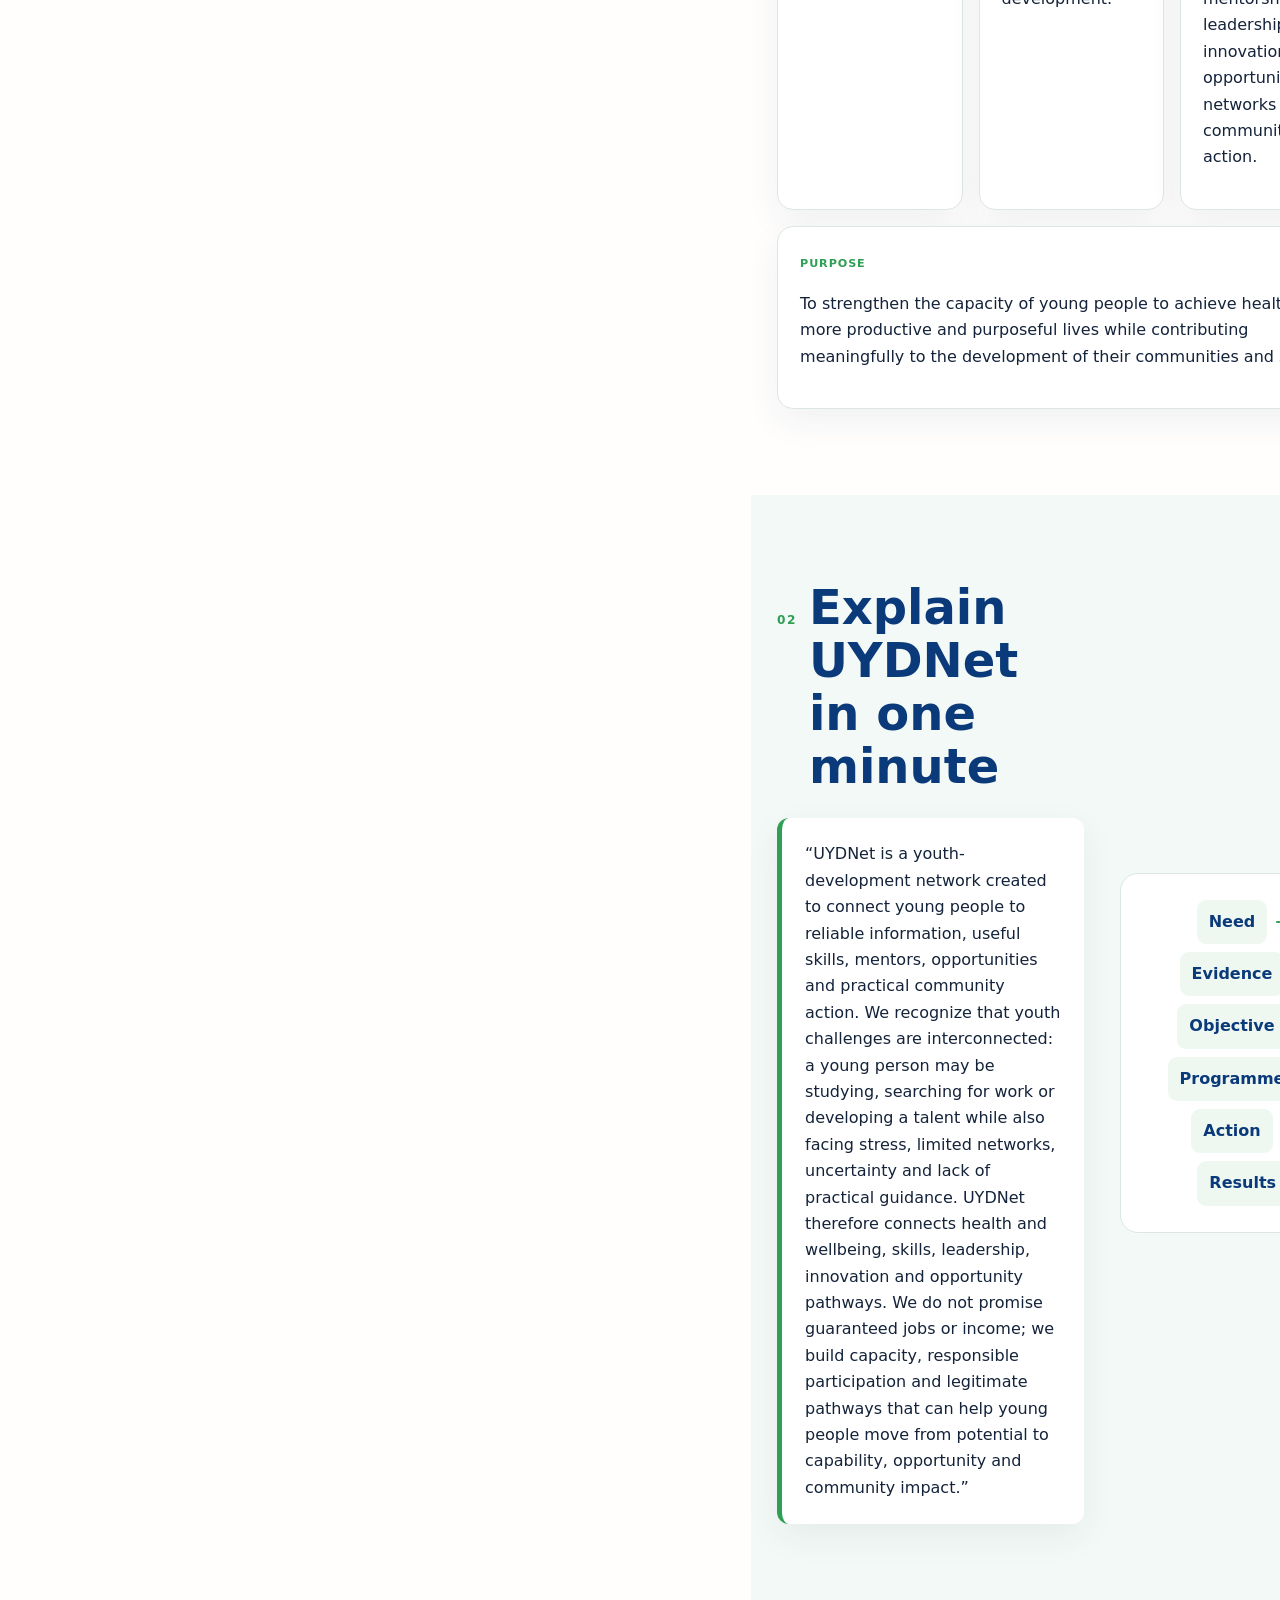
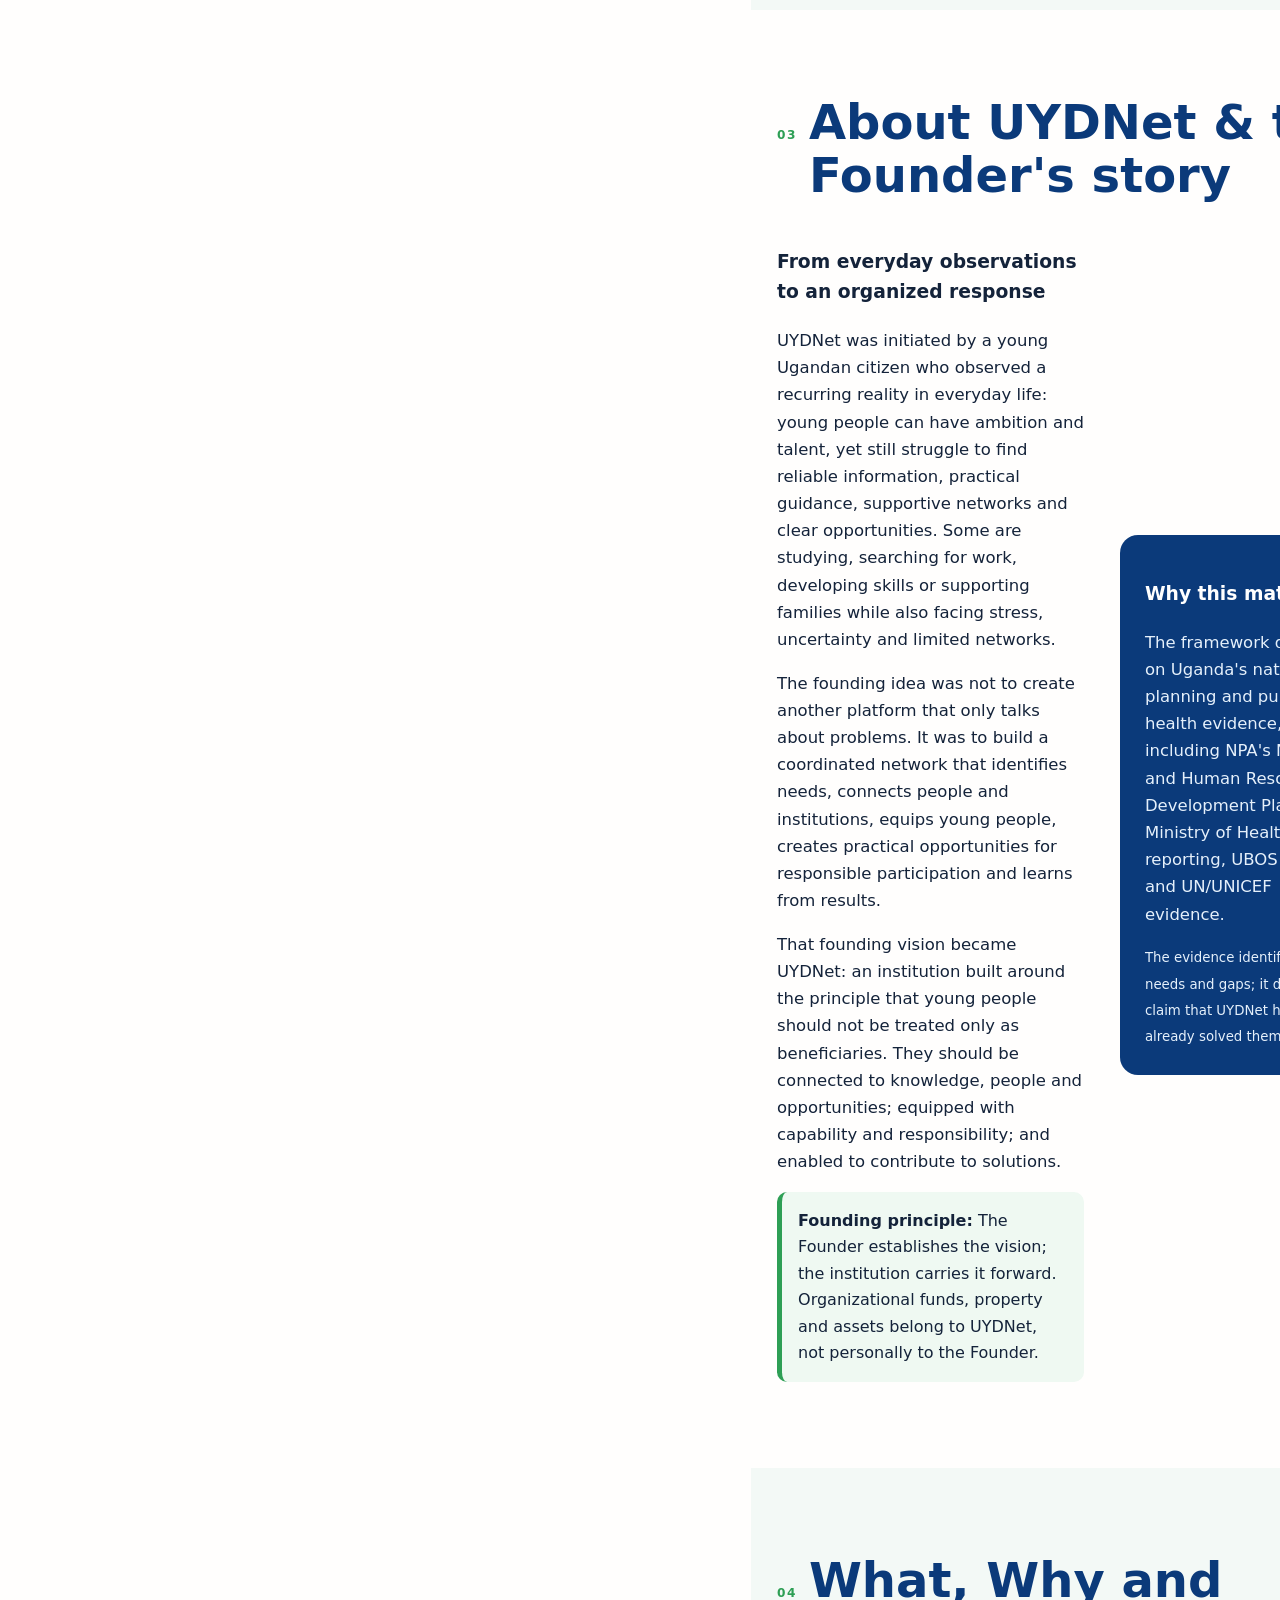
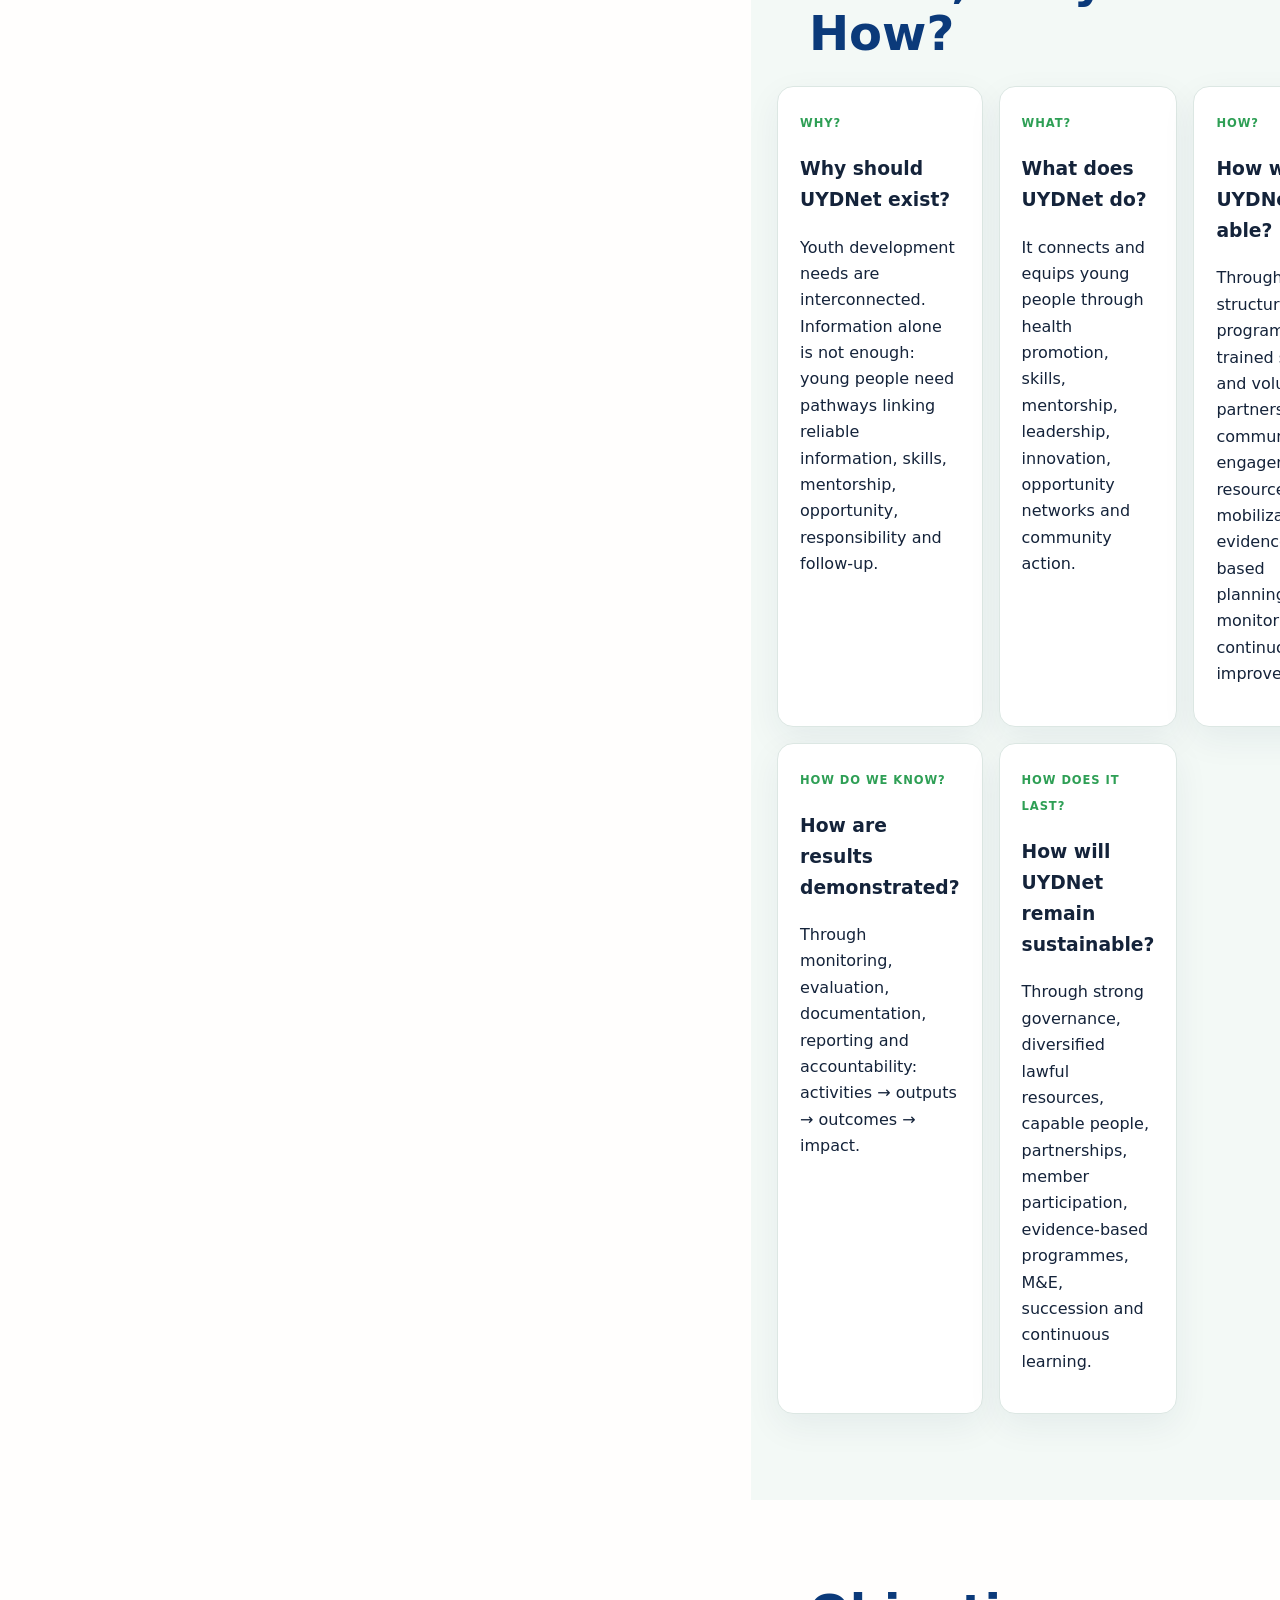
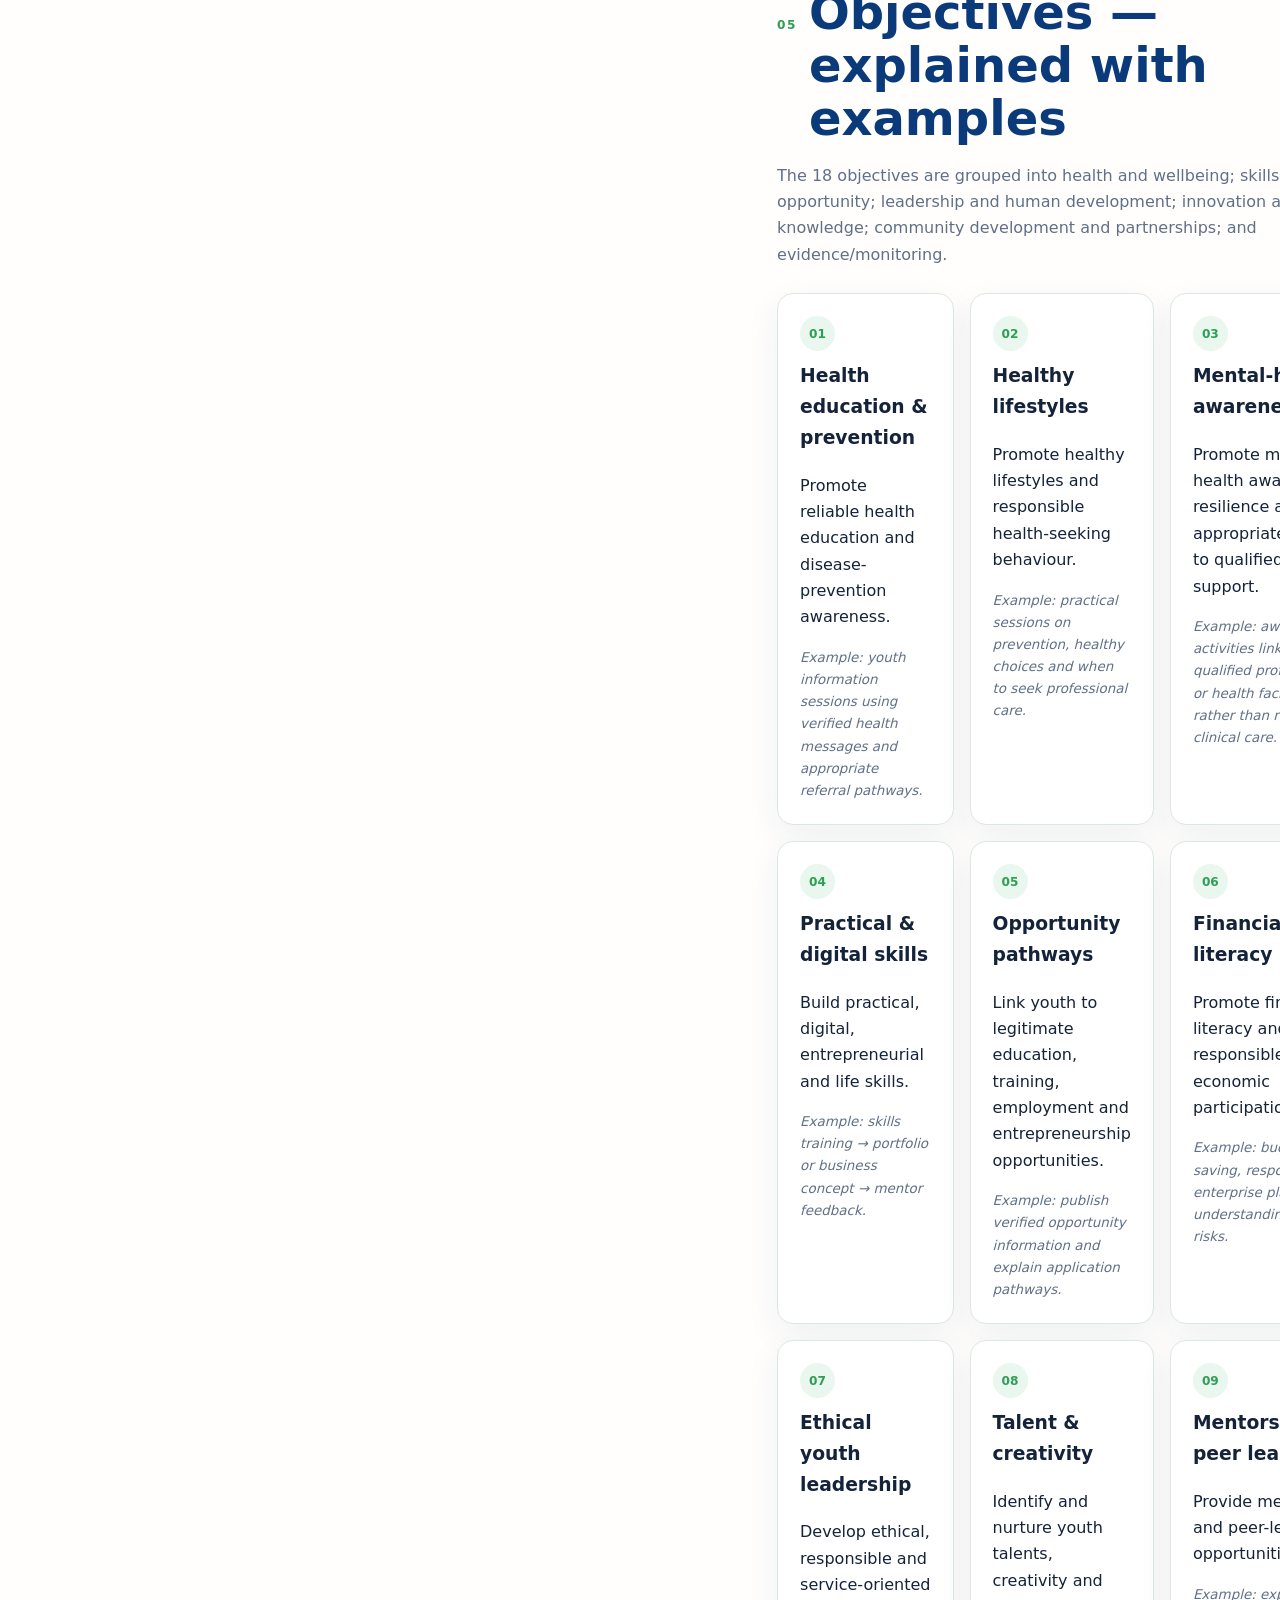
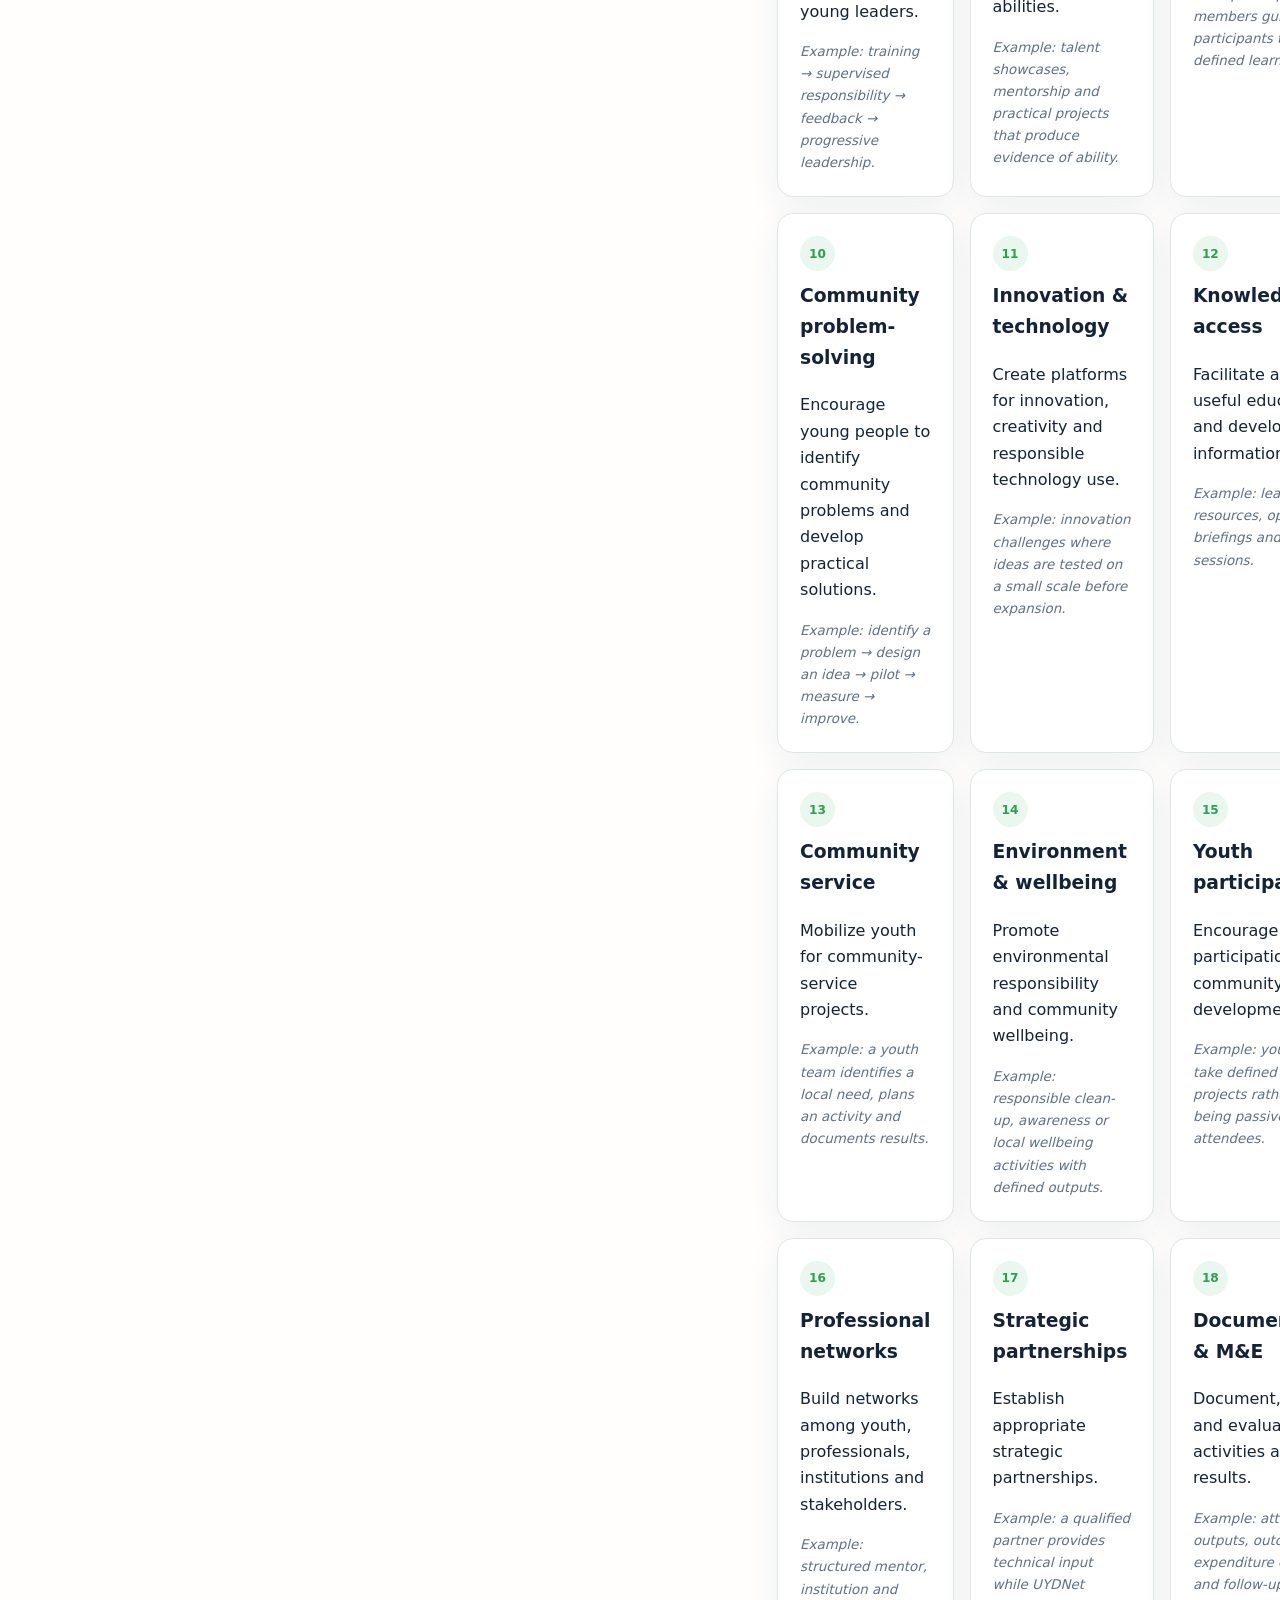
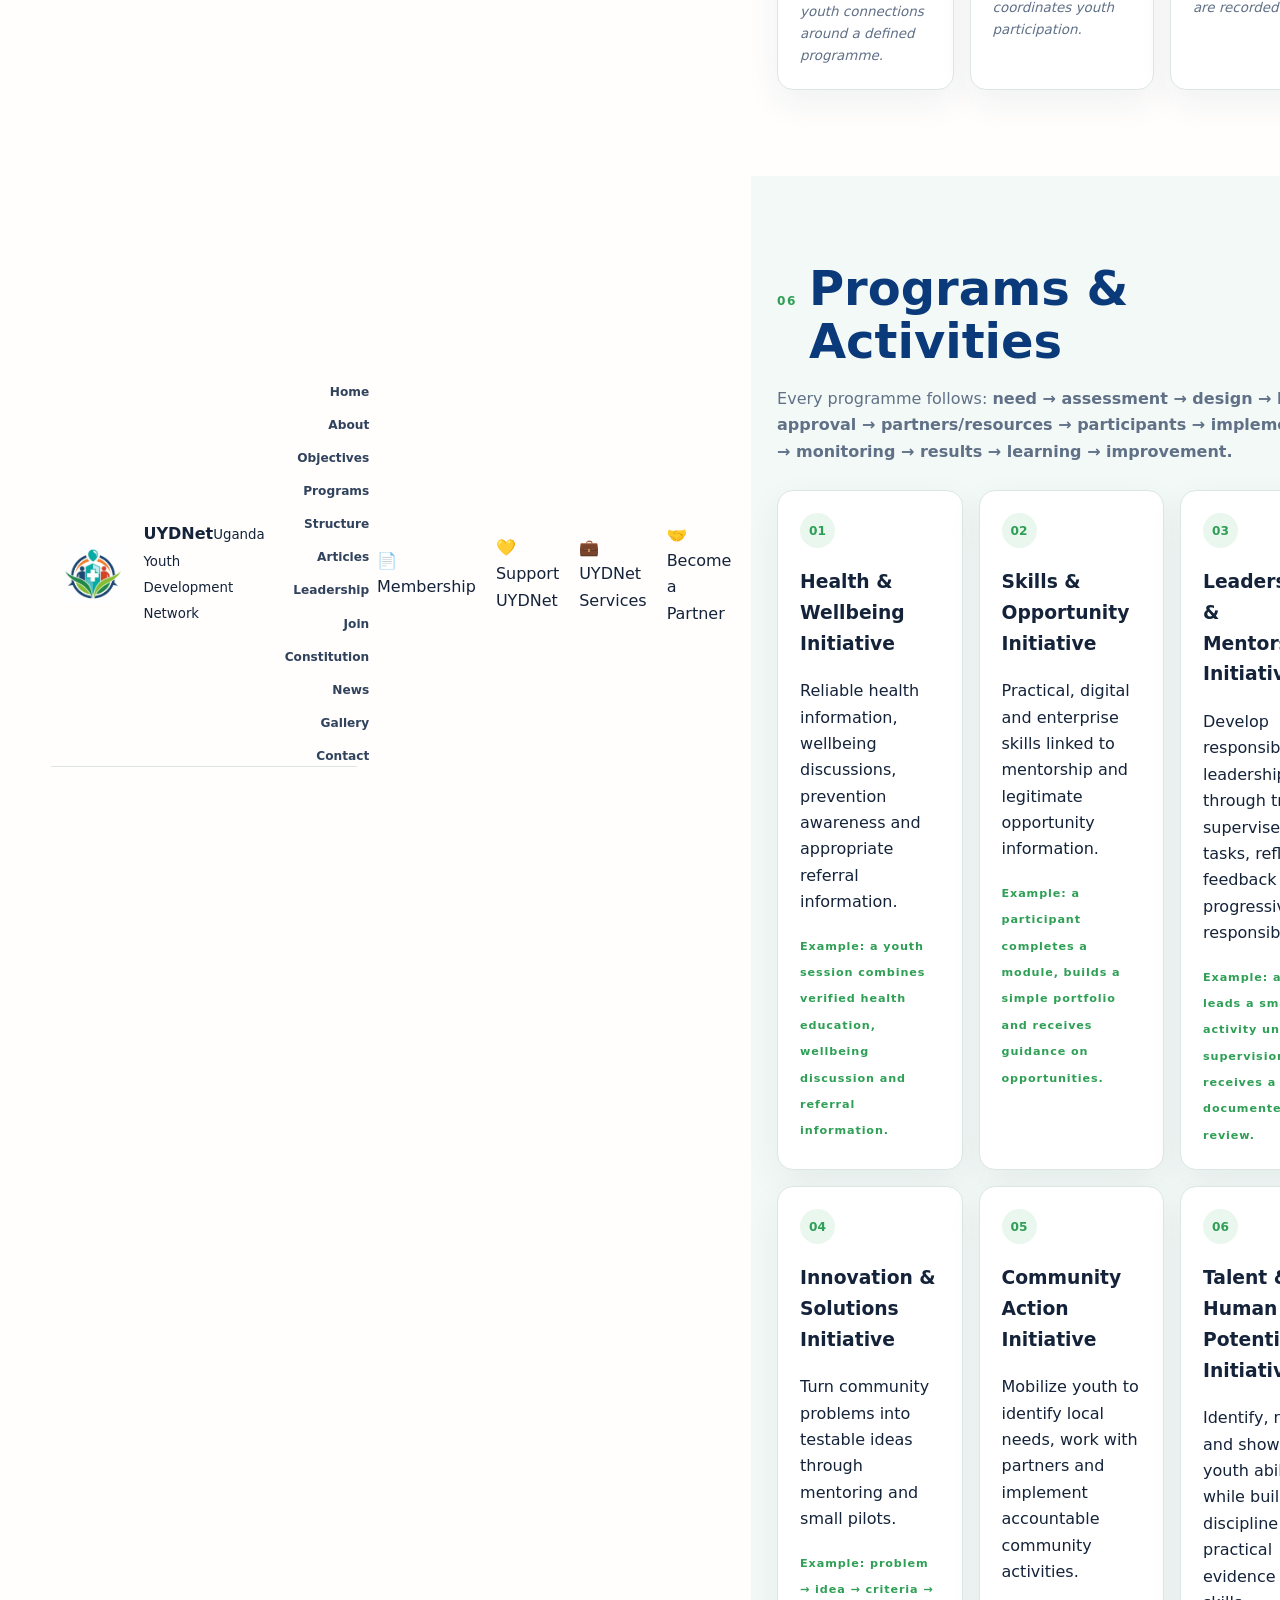
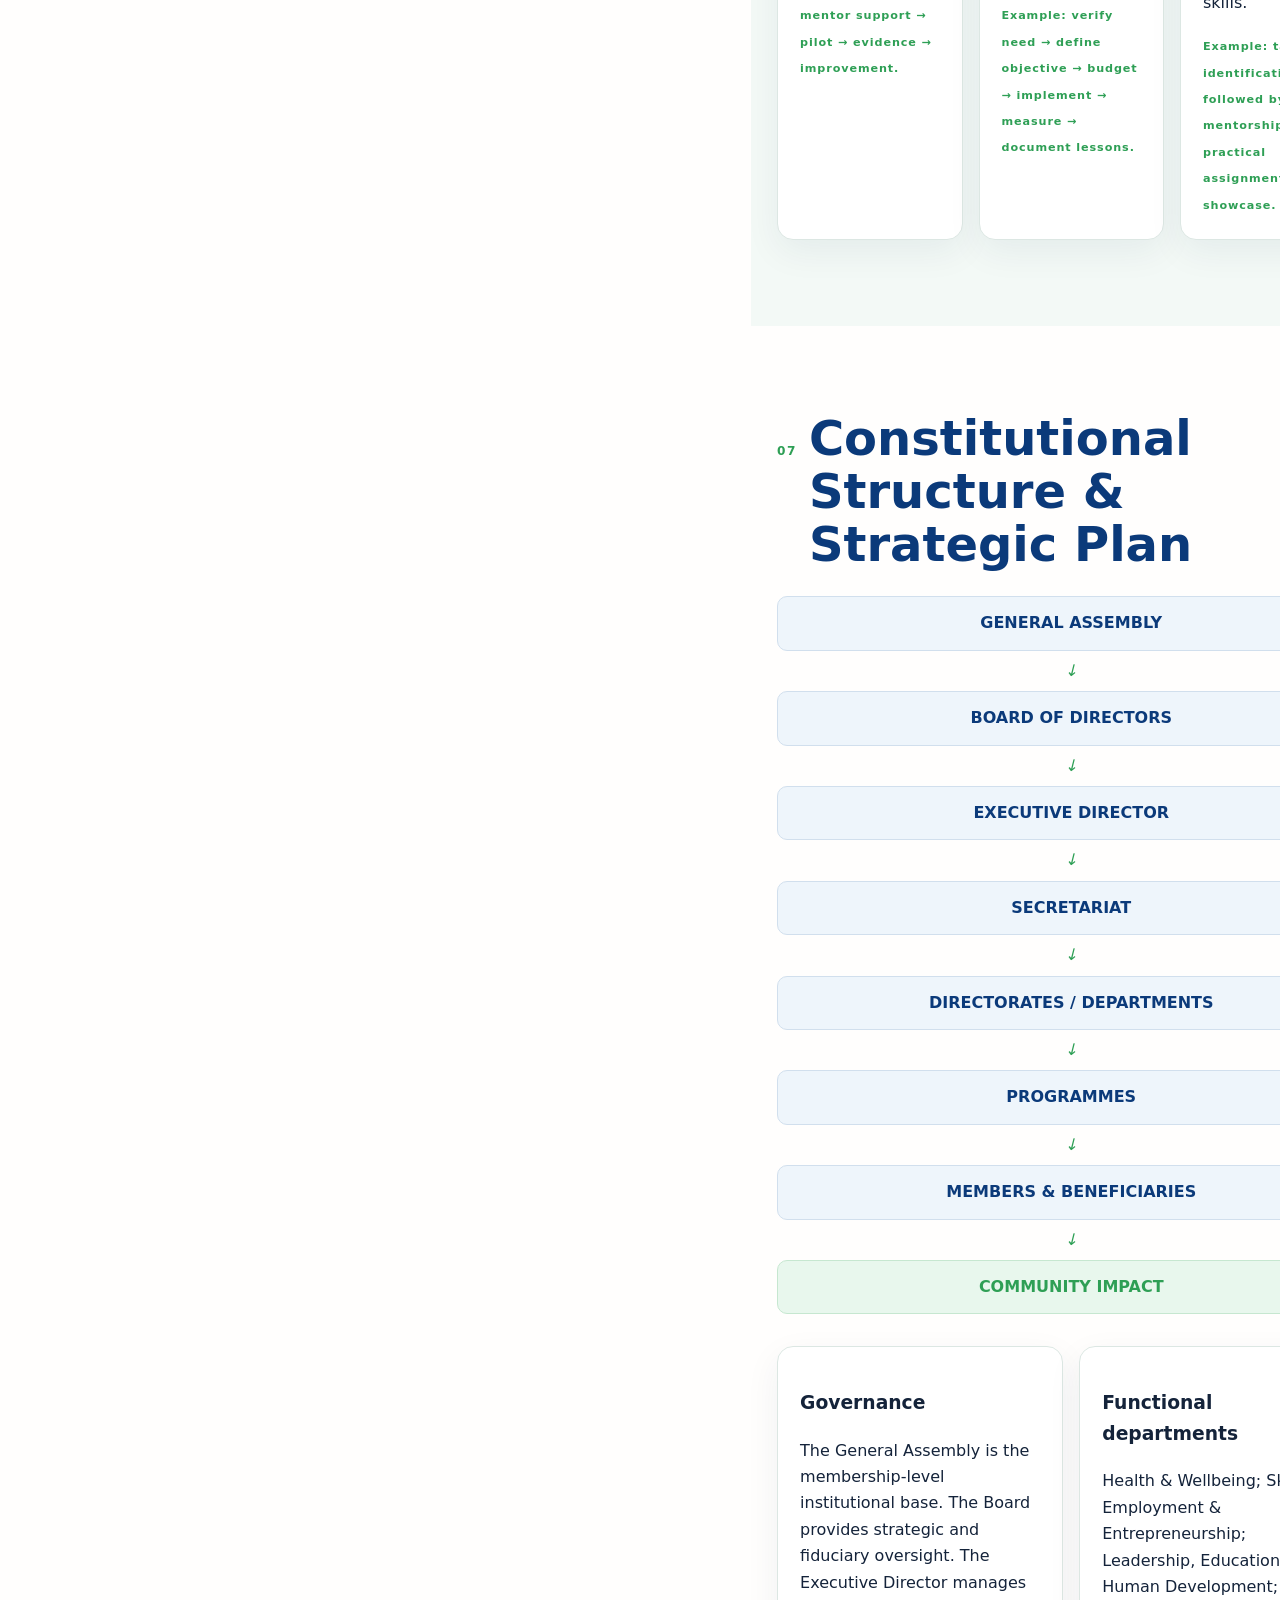
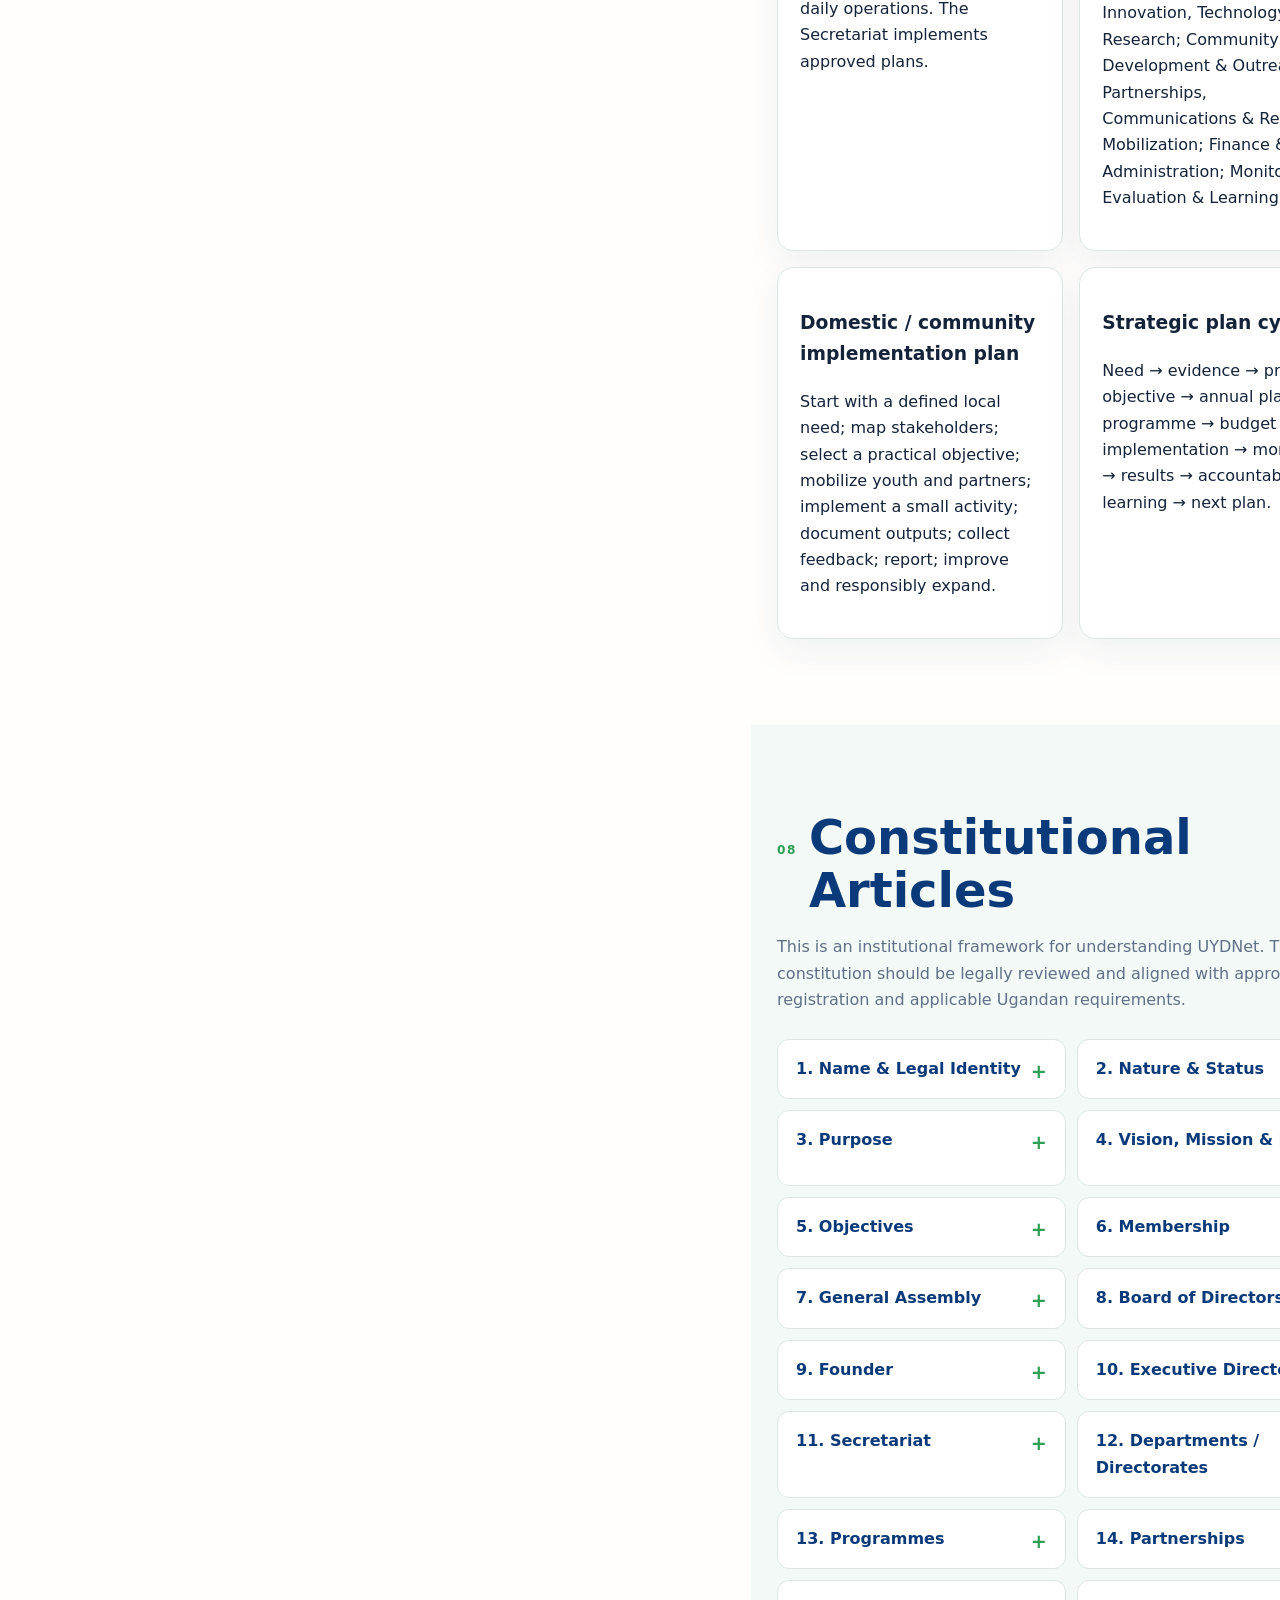
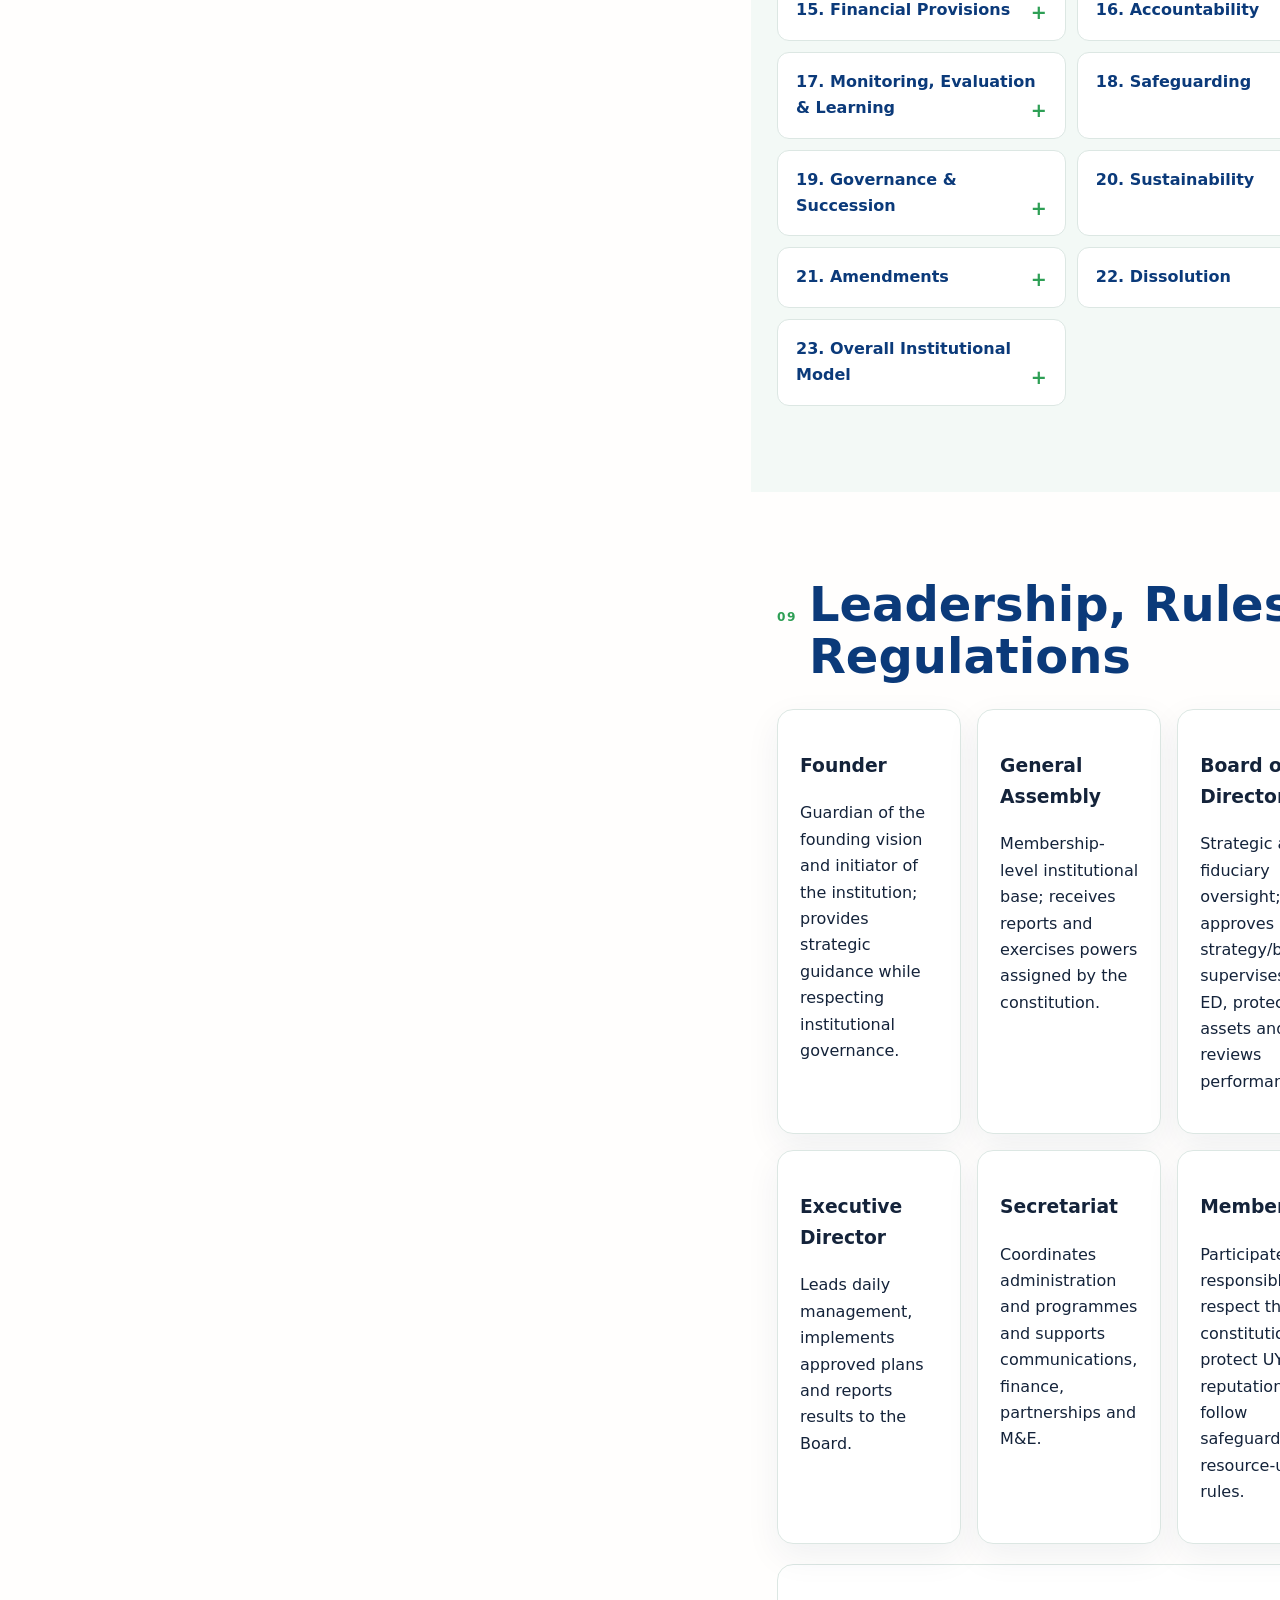
==== commit 47c33e65: "Refactor header and add membership link Removed duplicate header section and added membership link." ====
--- a/index.html
+++ b/index.html
@@ -2,7 +2,7 @@
      crossorigin="anonymous"></script><title>Uganda Youth Development Network (UYDNet) | Youth Development in Uganda</title>
 <meta name="description" content="Uganda Youth Development Network (UYDNet) is a youth-focused organization promoting youth development, leadership, participation, skills and community development in Uganda.">
 <meta name="keywords" content="Uganda Youth Development Network, UYDNet, youth development Uganda, Uganda youth, youth leadership, youth empowerment"><meta charset="utf-8"><meta name="viewport" content="width=device-width,initial-scale=1"><meta name="theme-color" content="#0b3a7a"><meta name="description" content="Uganda Youth Development Network (UYDNet) — Connect. Equip. Transform."><title>UYDNet | Uganda Youth Development Network</title><link rel="stylesheet" href="styles.css"></head><body>
-<header><div class="container navwrap"><img src="uydnet-logo.jpeg" alt="UYDNet Logo" style="width:60px;height:60px;object-fit:contain;"><span><b>UYDNet</b><small>Uganda Youth Development Network</small></span></a><button class="menubtn">☰</button><nav><a href="#home">Home</a><a href="#about">About</a><a href="#objectives">Objectives</a><a href="#programs">Programs</a><a href="#structure">Structure</a><a href="#articles">Articles</a><a href="#leadership">Leadership</a><a href="#join">Join</a><a href="#constitution">Constitution</a><a href="#news">News</a><a href="#gallery">Gallery</a><a href="#contact">Contact</a></nav></div></header><a href="#membership">📄 Membership</a>
+<header><div class="container navwrap"><header><div class="container navwrap"><img src="uydnet-logo.jpeg" alt="UYDNet Logo" style="width:60px;height:60px;object-fit:contain;"><span><b>UYDNet</b><small>Uganda Youth Development Network</small></span></a><button class="menubtn">☰</button><nav><a href="#home">Home</a><a href="#about">About</a><a href="#objectives">Objectives</a><a href="#programs">Programs</a><a href="#structure">Structure</a><a href="#articles">Articles</a><a href="#leadership">Leadership</a><a href="#join">Join</a><a href="#constitution">Constitution</a><a href="#news">News</a><a href="#gallery">Gallery</a><a href="#contact">Contact</a></nav></div></header><a href="#membership">📄 Membership</a>
 <a href="#support">💛 Support UYDNet</a>
 <a href="#services">💼 UYDNet Services</a>
 <a href="#partner">🤝 Become a Partner</a>
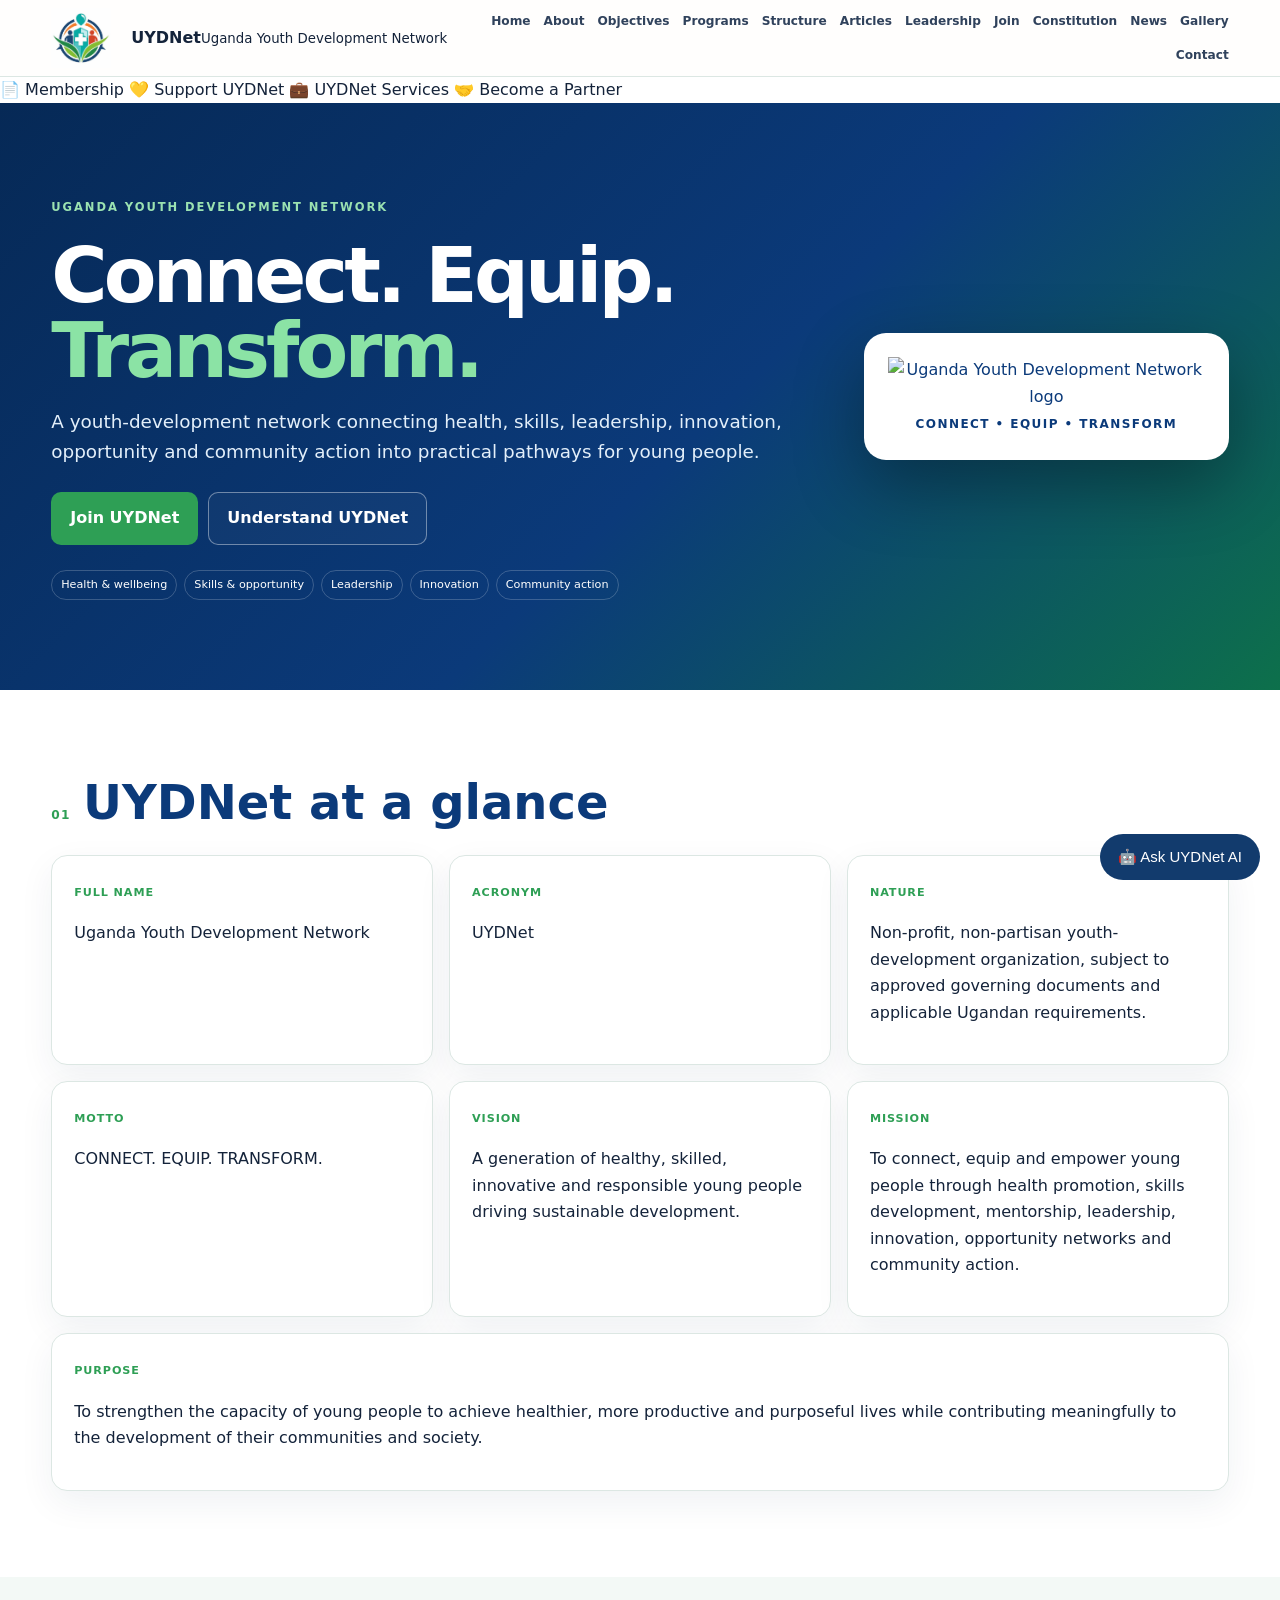
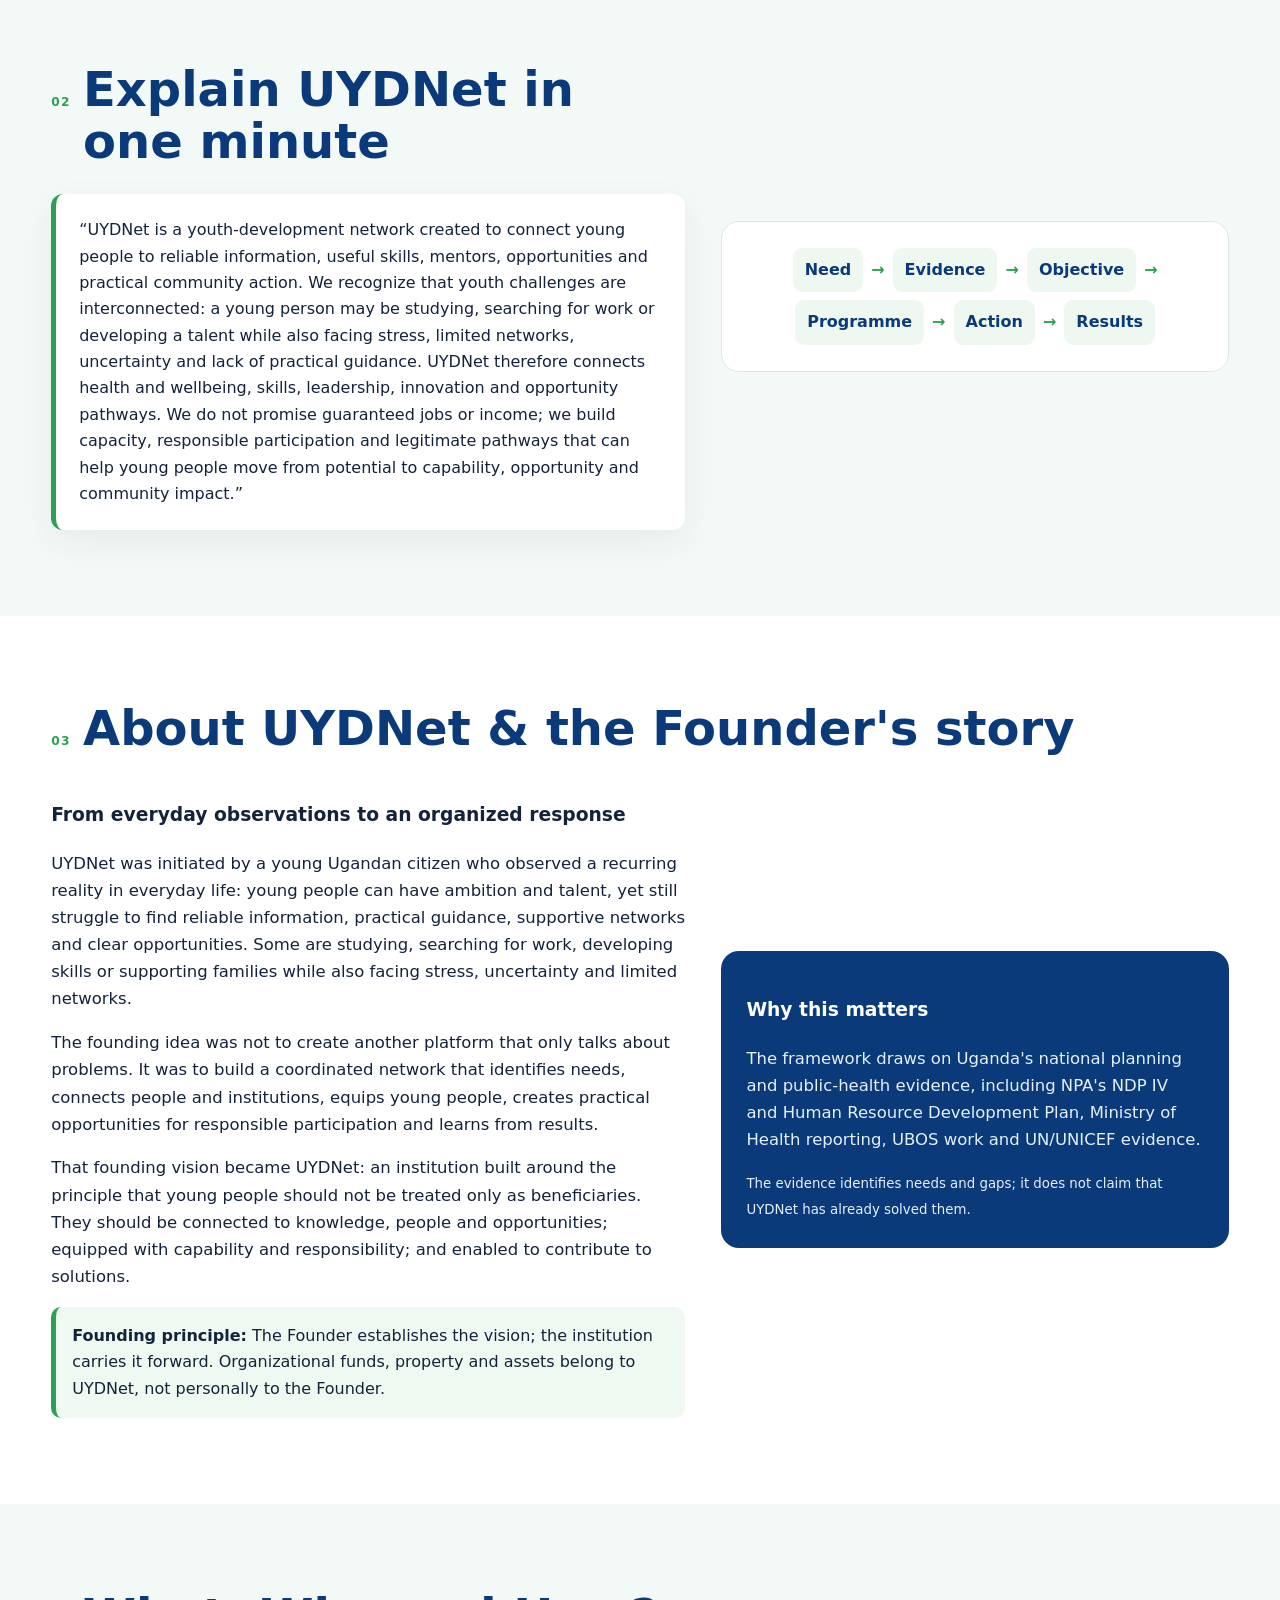
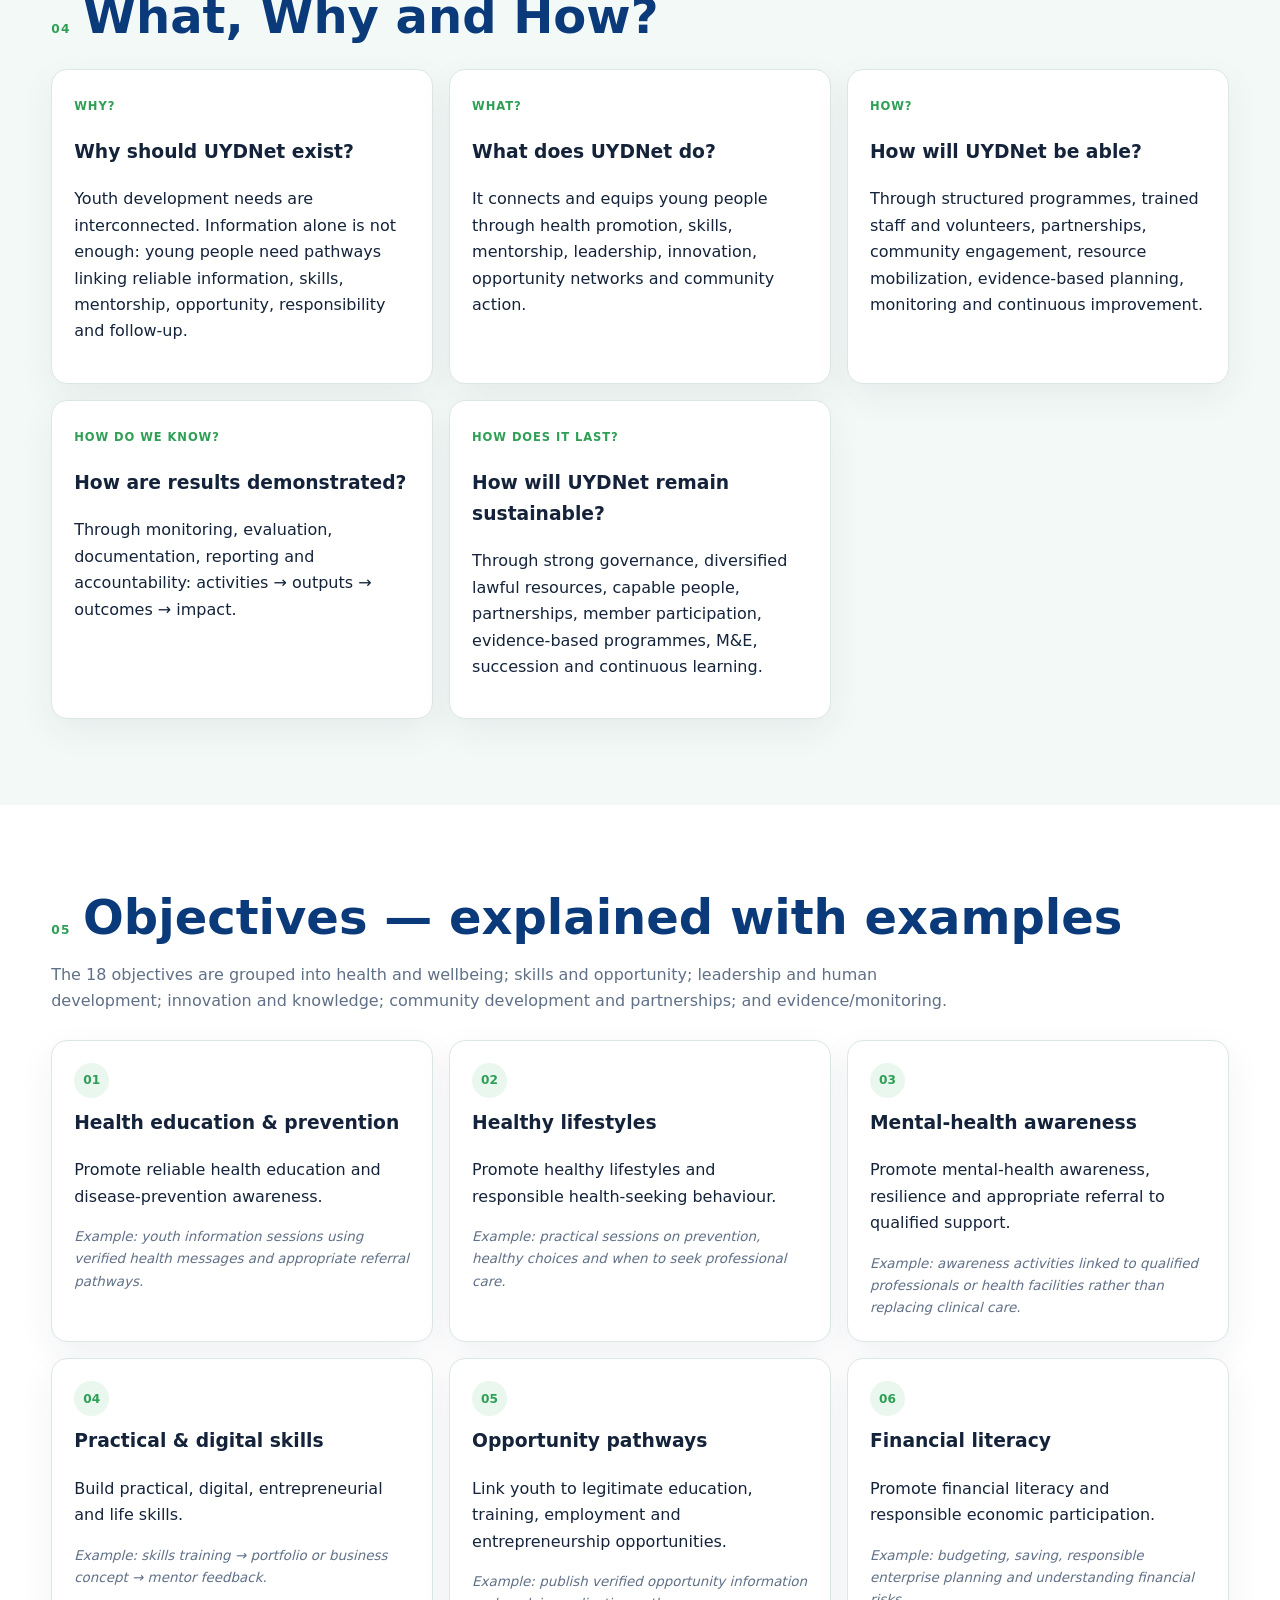
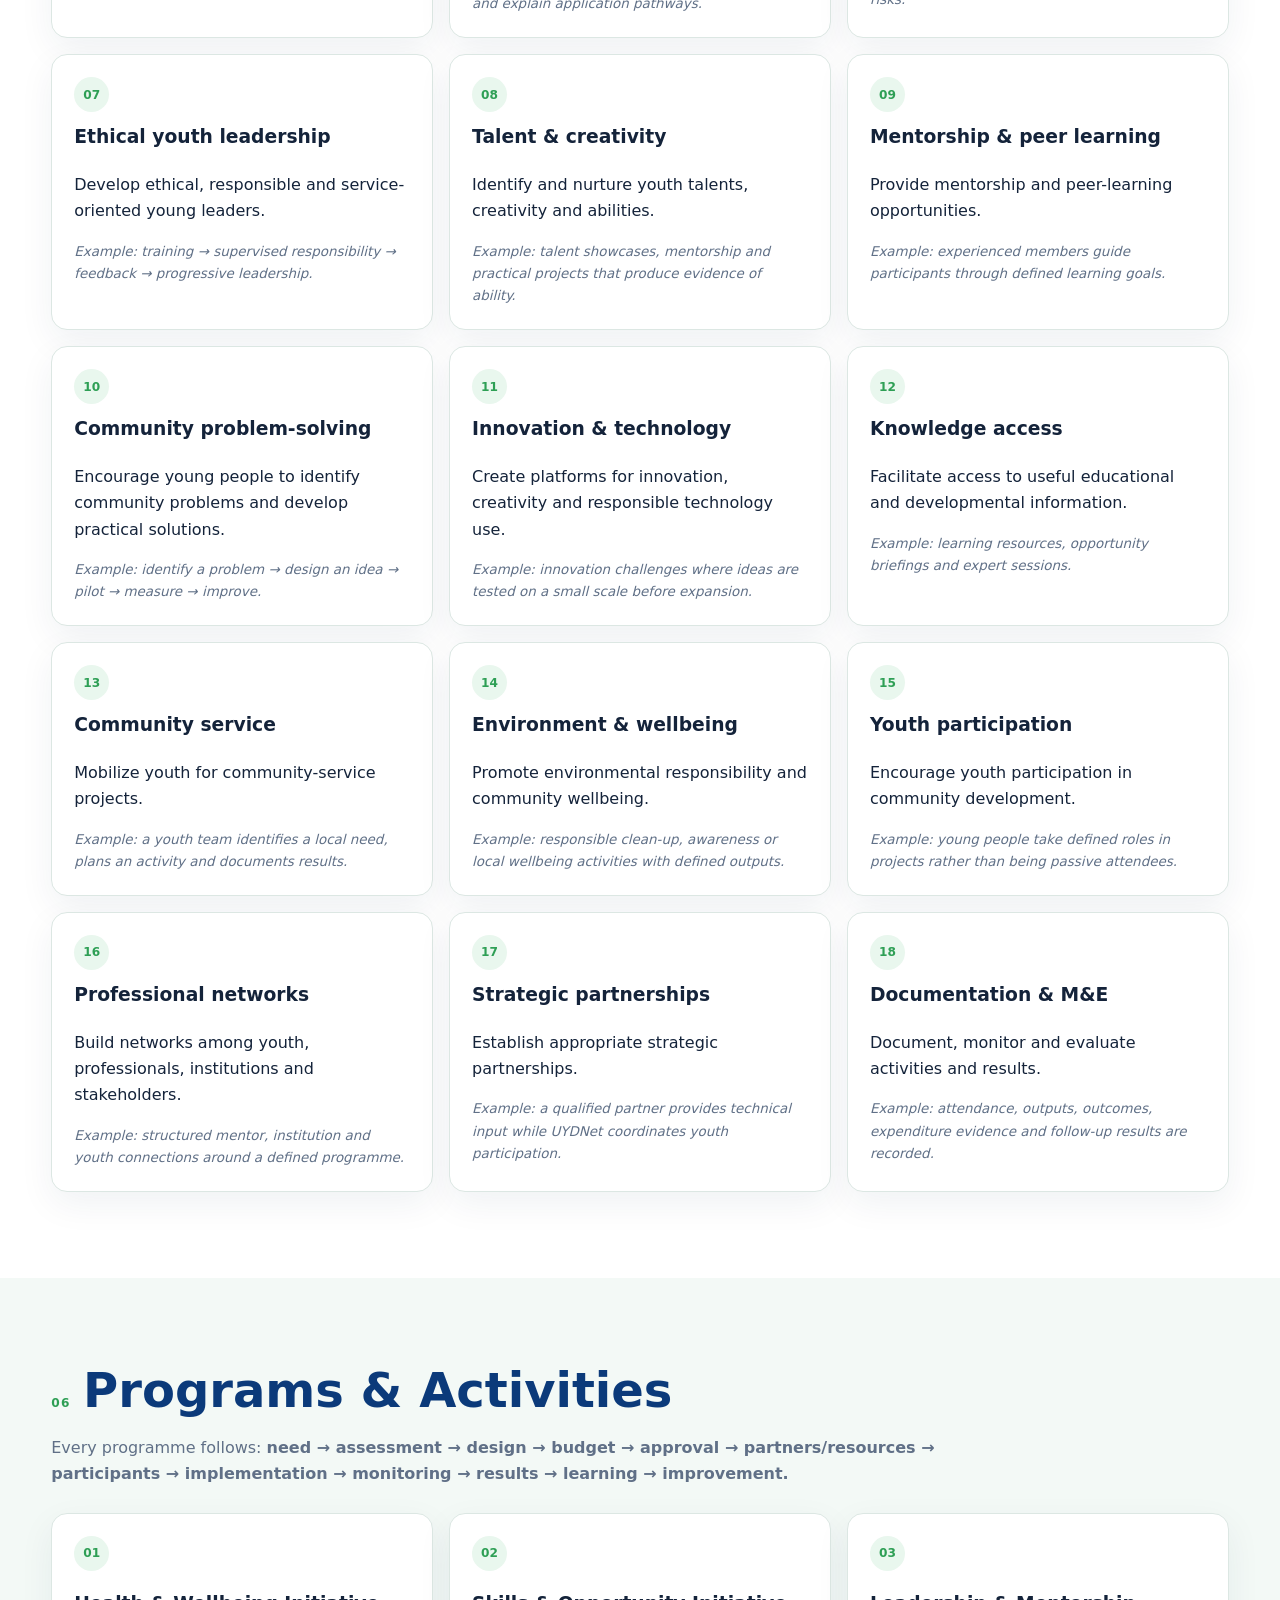
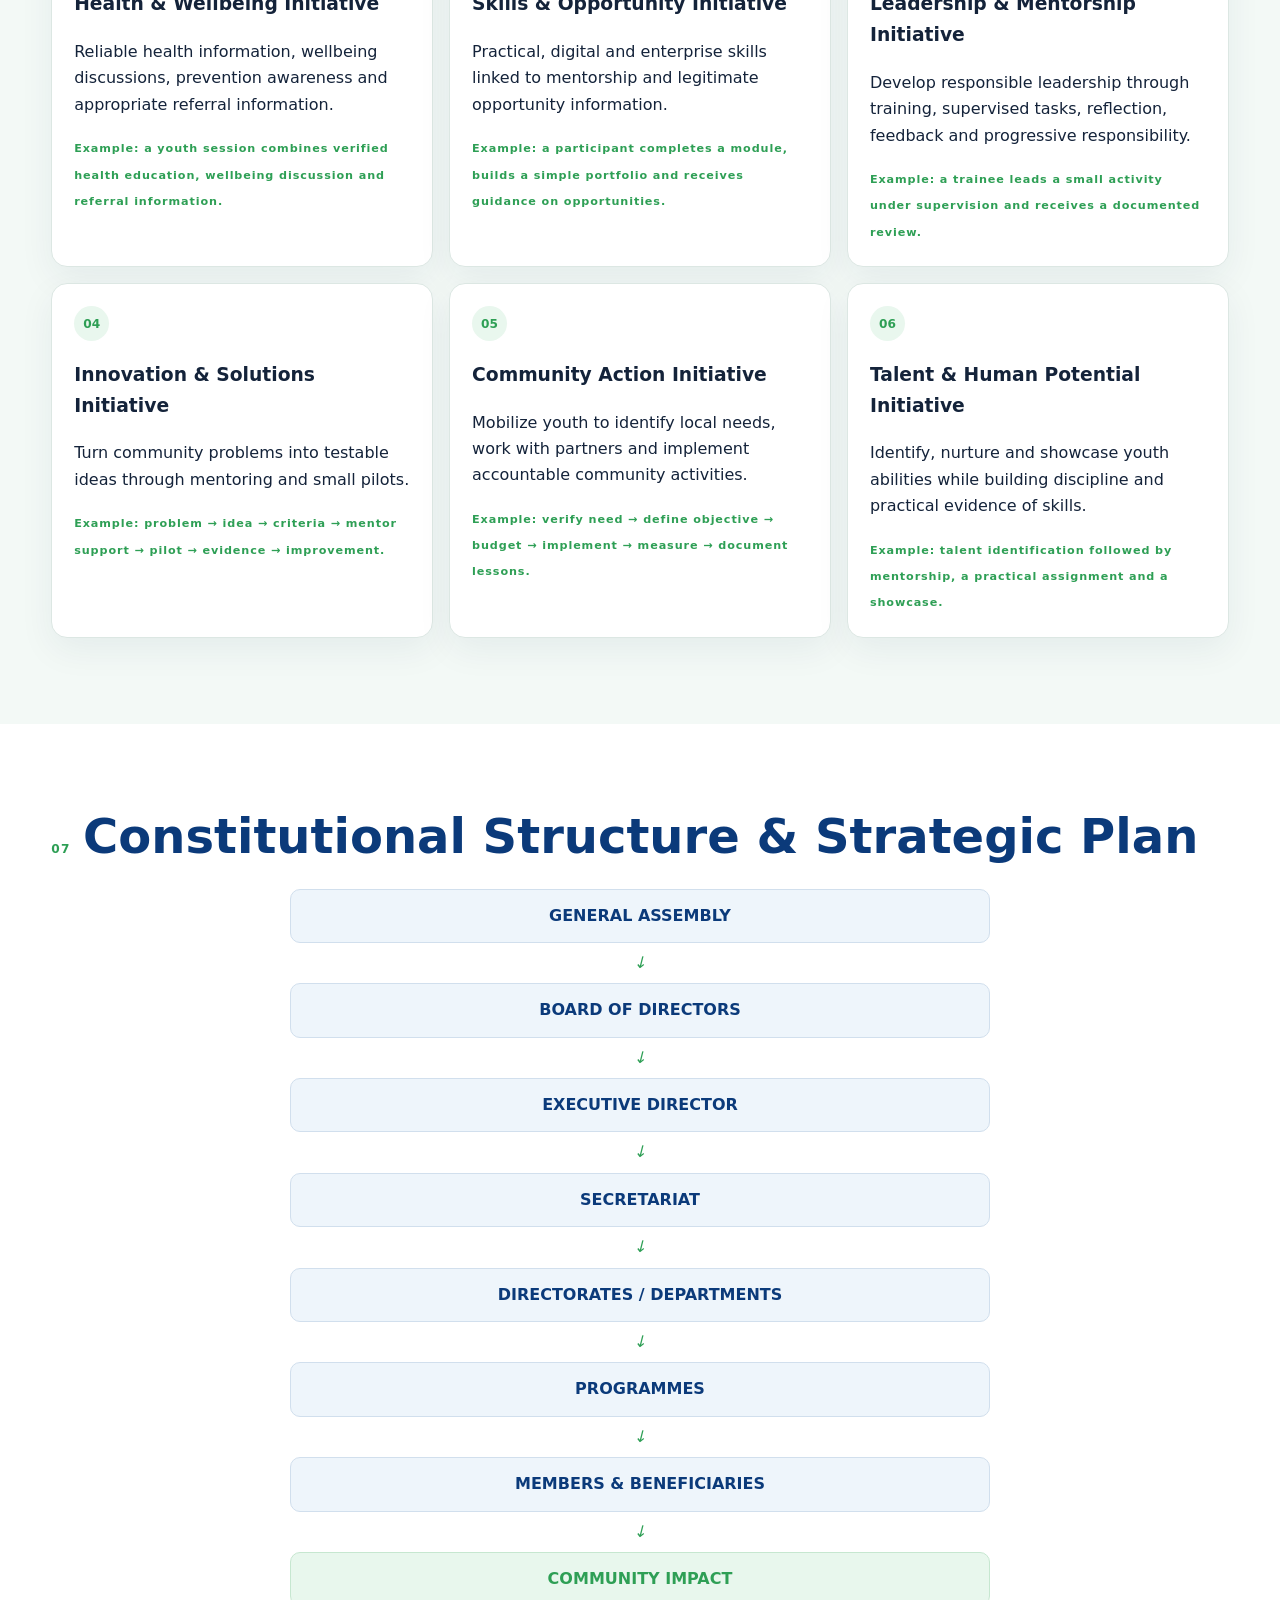
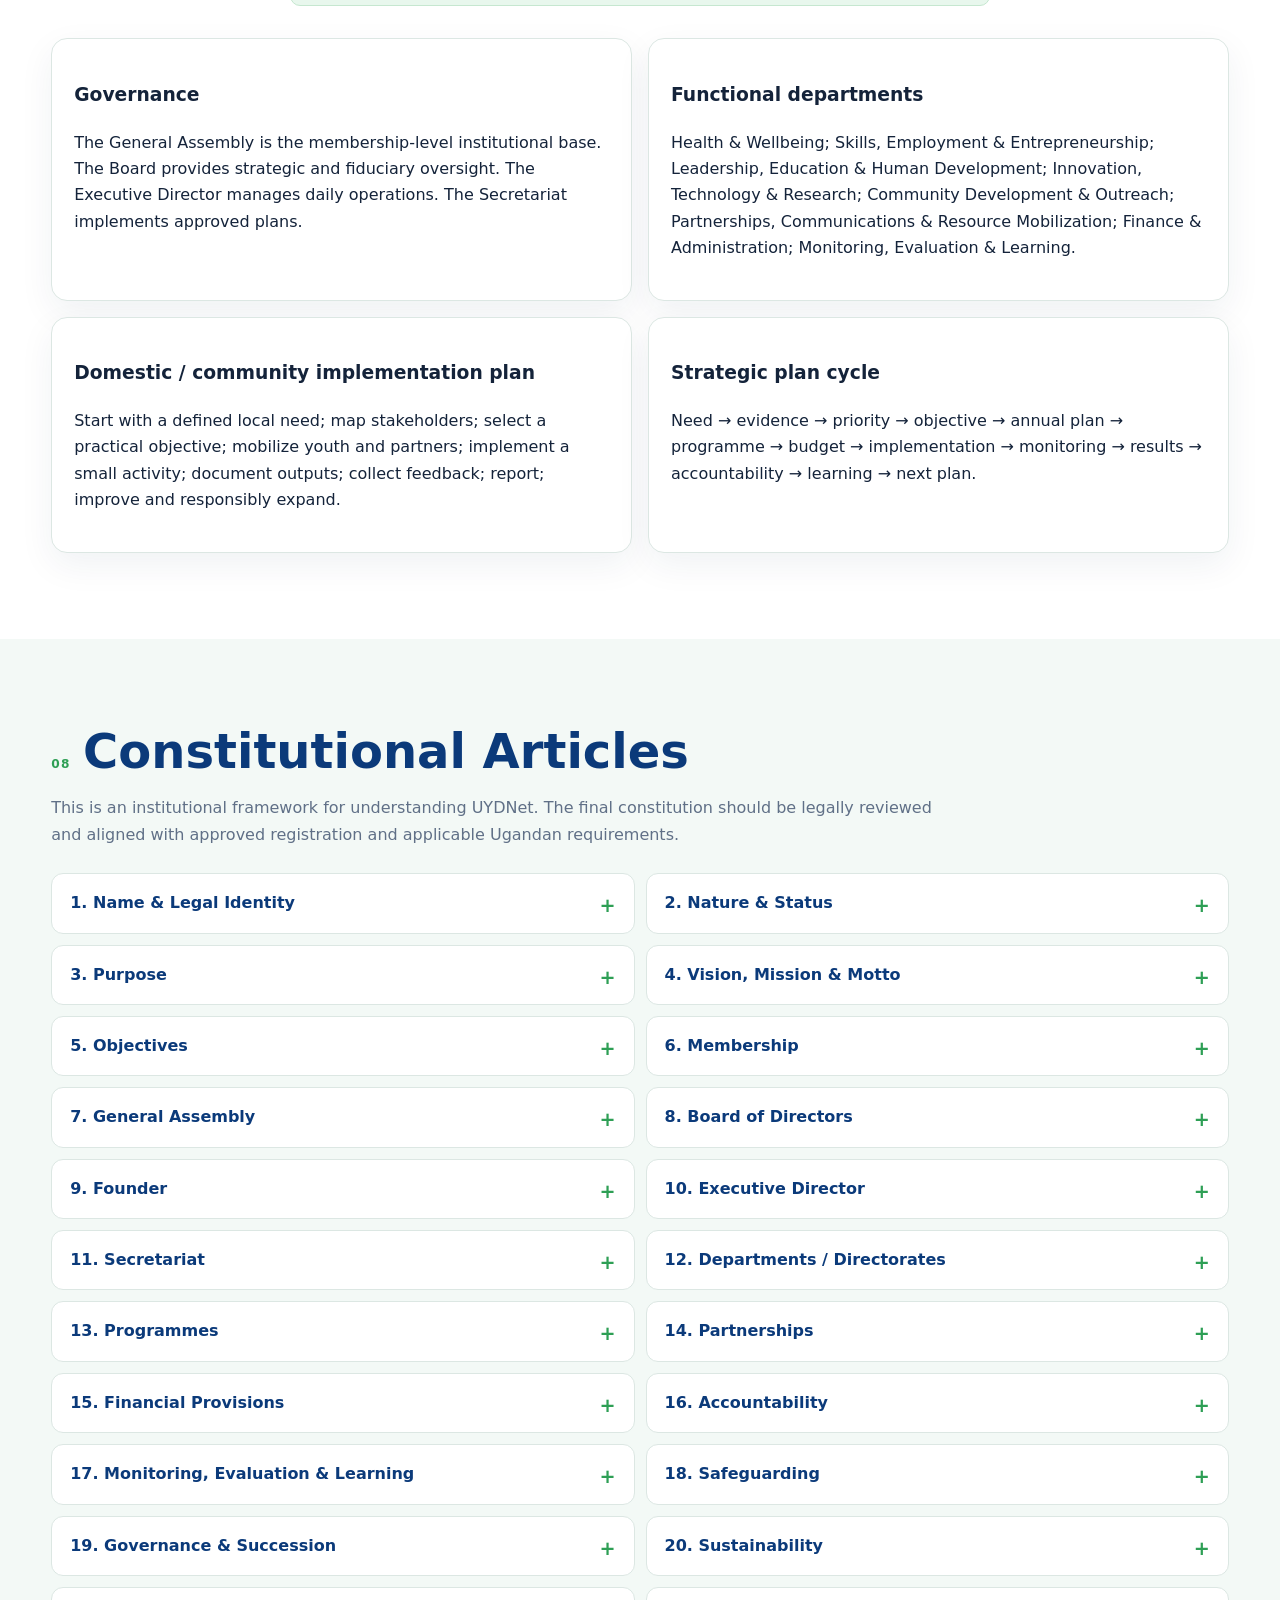
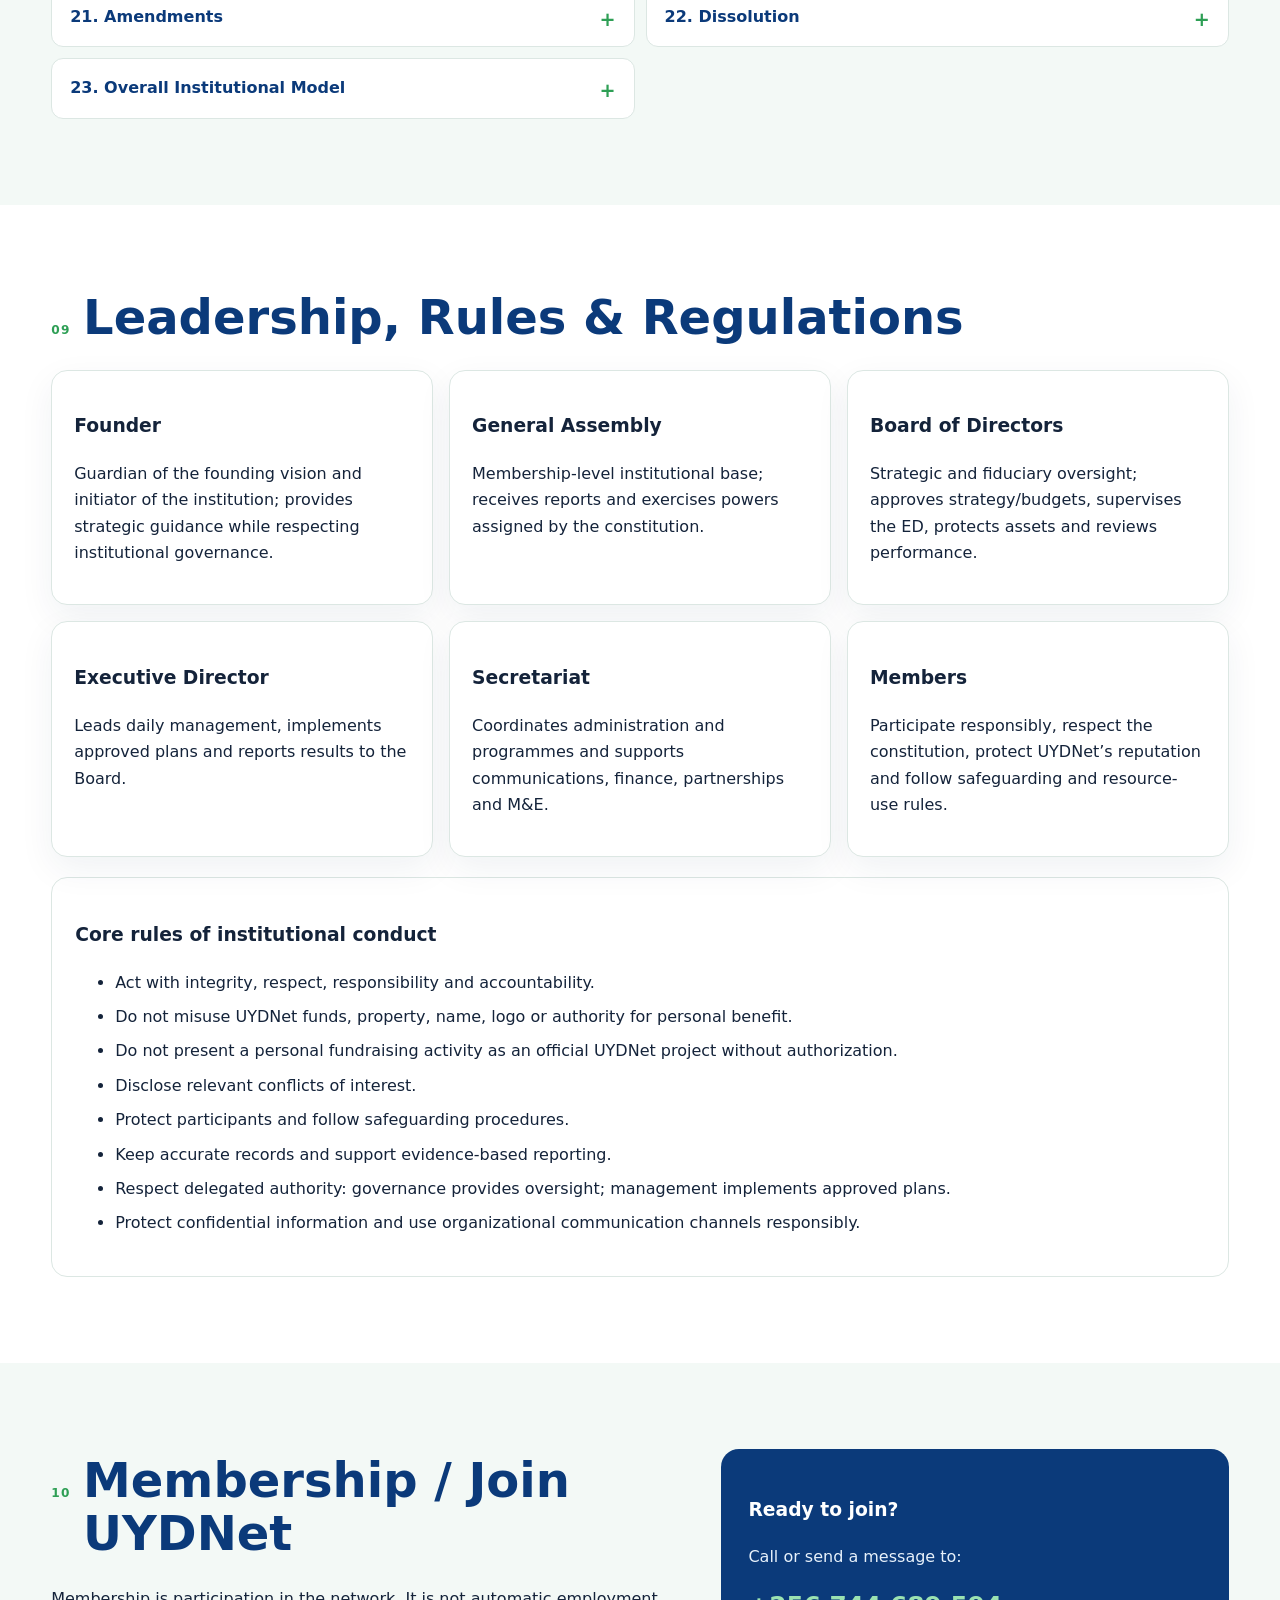
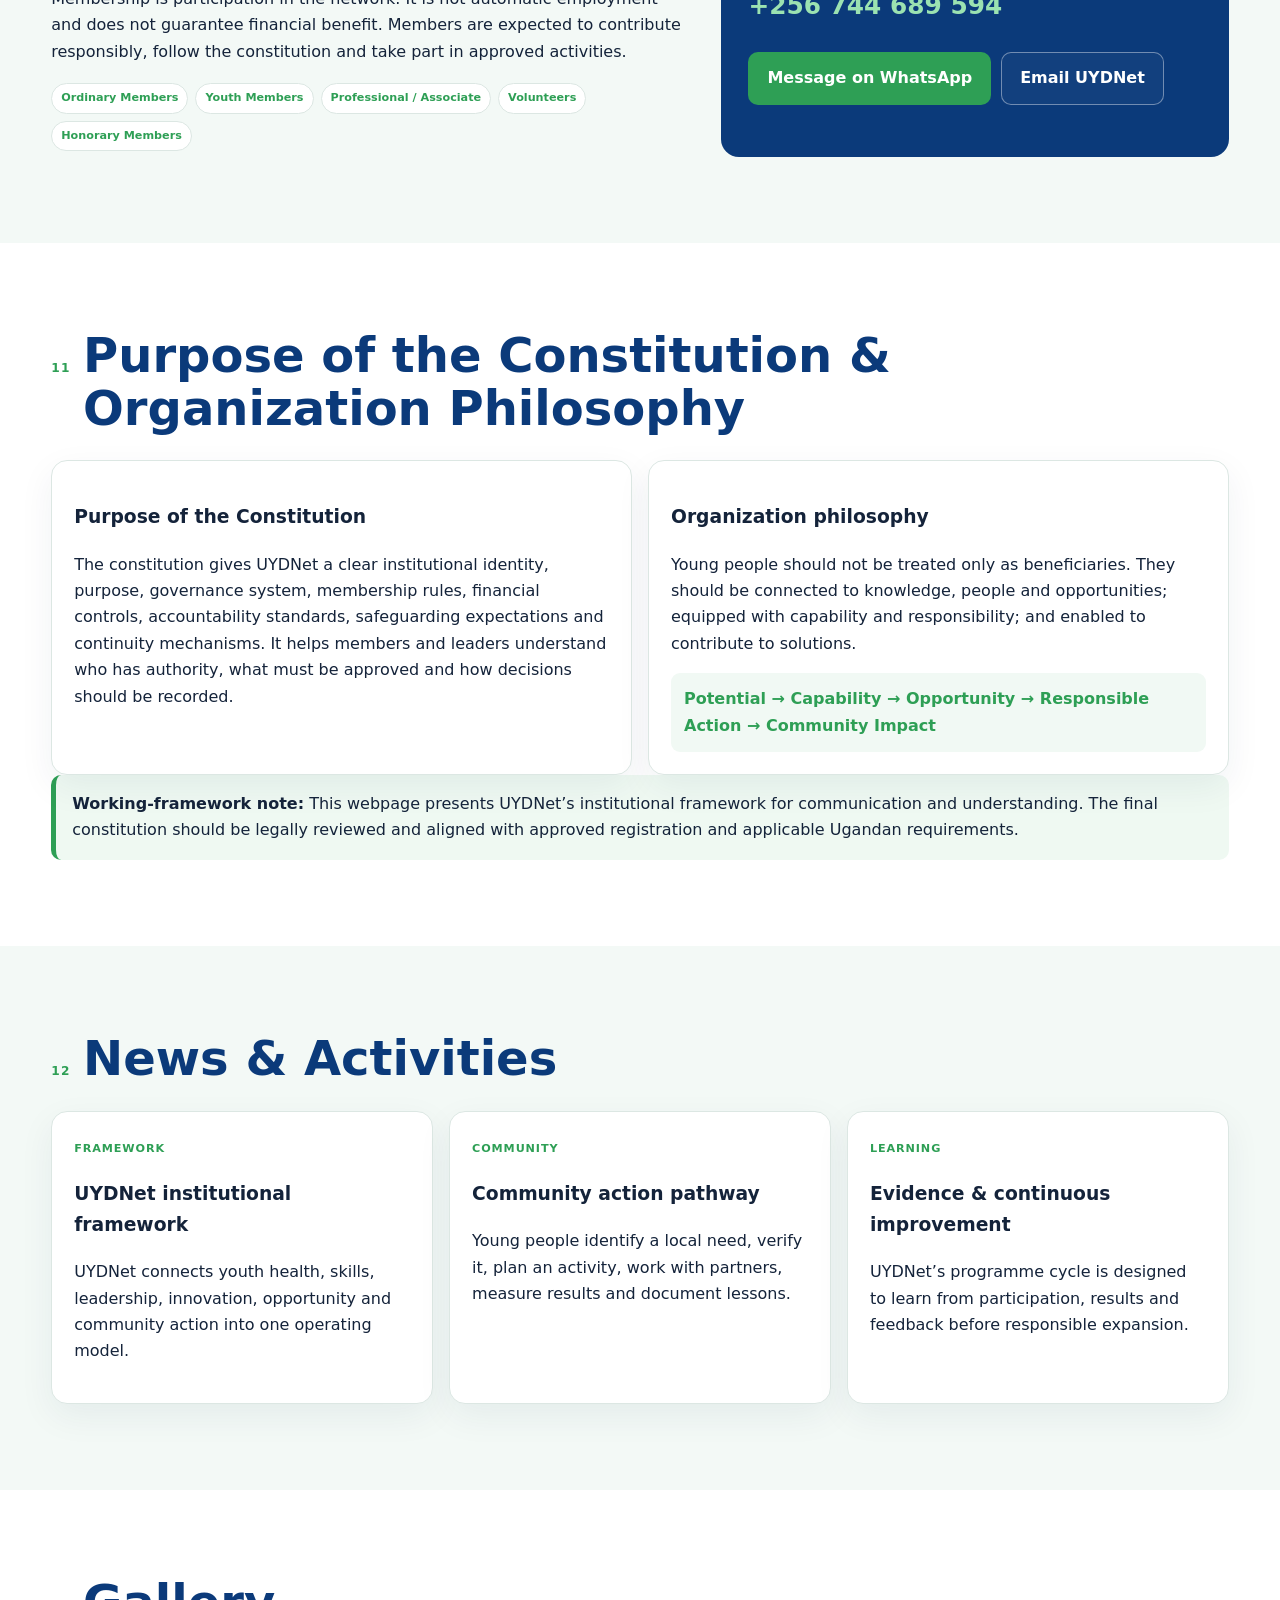
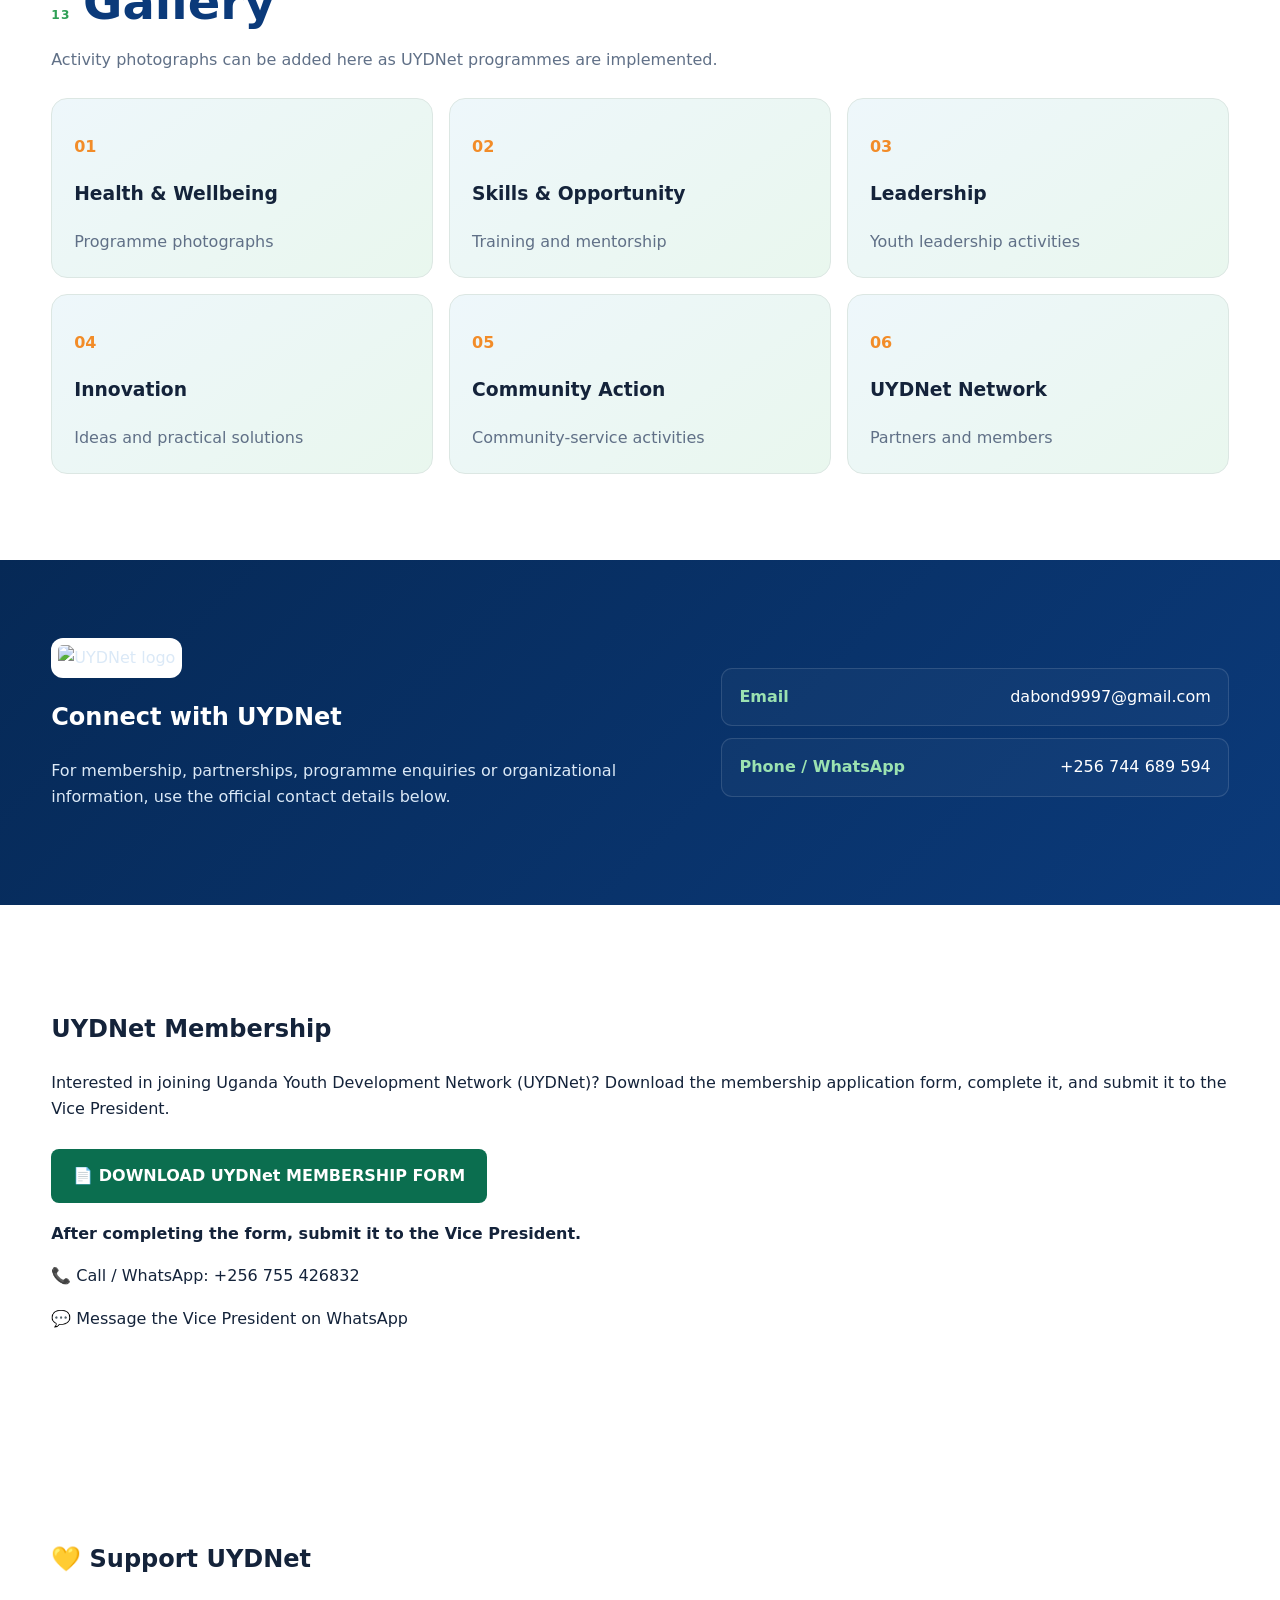
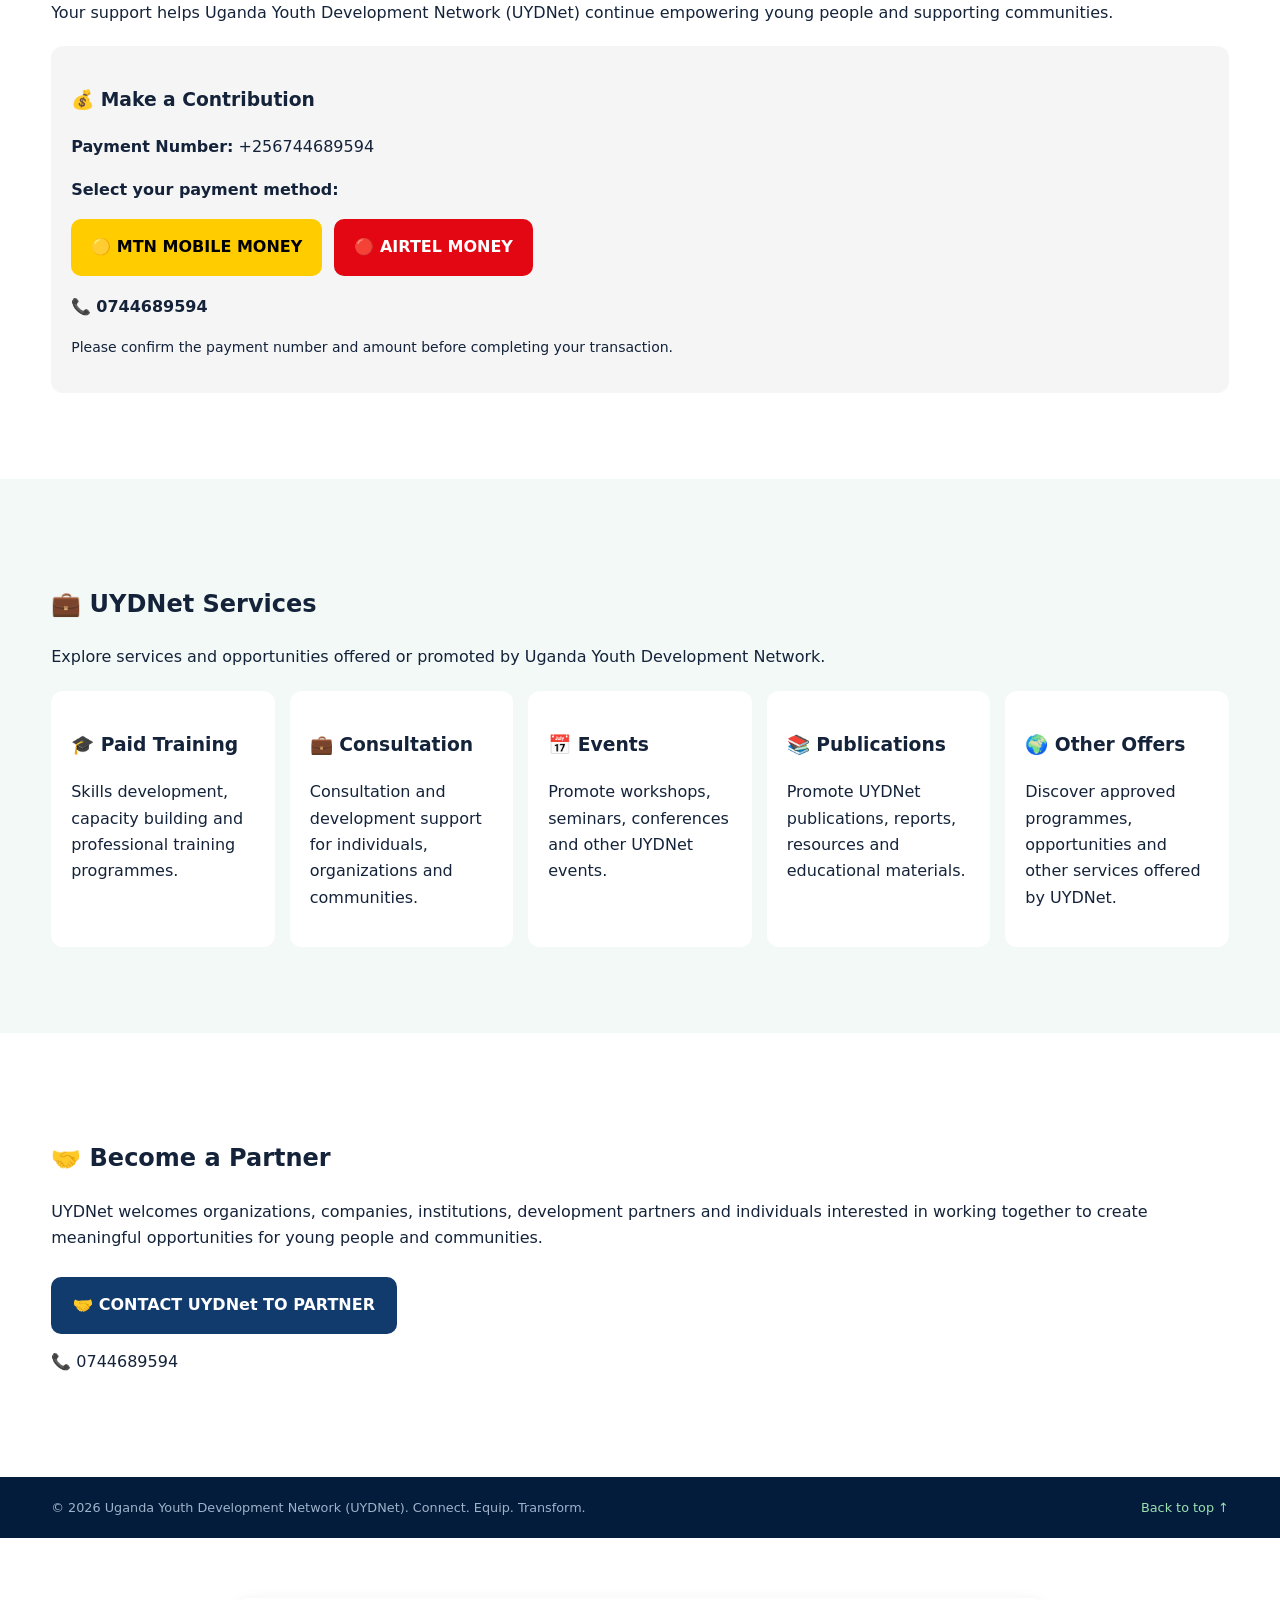
==== commit d9439417: "Fix duplicate header and update navigation links Removed duplicate header section and adjusted links" ====
--- a/index.html
+++ b/index.html
@@ -2,7 +2,7 @@
      crossorigin="anonymous"></script><title>Uganda Youth Development Network (UYDNet) | Youth Development in Uganda</title>
 <meta name="description" content="Uganda Youth Development Network (UYDNet) is a youth-focused organization promoting youth development, leadership, participation, skills and community development in Uganda.">
 <meta name="keywords" content="Uganda Youth Development Network, UYDNet, youth development Uganda, Uganda youth, youth leadership, youth empowerment"><meta charset="utf-8"><meta name="viewport" content="width=device-width,initial-scale=1"><meta name="theme-color" content="#0b3a7a"><meta name="description" content="Uganda Youth Development Network (UYDNet) — Connect. Equip. Transform."><title>UYDNet | Uganda Youth Development Network</title><link rel="stylesheet" href="styles.css"></head><body>
-<header><div class="container navwrap"><header><div class="container navwrap"><img src="uydnet-logo.jpeg" alt="UYDNet Logo" style="width:60px;height:60px;object-fit:contain;"><span><b>UYDNet</b><small>Uganda Youth Development Network</small></span></a><button class="menubtn">☰</button><nav><a href="#home">Home</a><a href="#about">About</a><a href="#objectives">Objectives</a><a href="#programs">Programs</a><a href="#structure">Structure</a><a href="#articles">Articles</a><a href="#leadership">Leadership</a><a href="#join">Join</a><a href="#constitution">Constitution</a><a href="#news">News</a><a href="#gallery">Gallery</a><a href="#contact">Contact</a></nav></div></header><a href="#membership">📄 Membership</a>
+<header><div class="container navwrap"><img src="uydnet-logo.jpeg" alt="UYDNet Logo" style="width:60px;height:60px;object-fit:contain;"><span><b>UYDNet</b><small>Uganda Youth Development Network</small></span></a><button class="menubtn">☰</button><nav><a href="#home">Home</a><a href="#about">About</a><a href="#objectives">Objectives</a><a href="#programs">Programs</a><a href="#structure">Structure</a><a href="#articles">Articles</a><a href="#leadership">Leadership</a><a href="#join">Join</a><a href="#constitution">Constitution</a><a href="#news">News</a><a href="#gallery">Gallery</a><a href="#contact">Contact</a></nav></div></header><a href="#membership">📄 Membership</a>
 <a href="#support">💛 Support UYDNet</a>
 <a href="#services">💼 UYDNet Services</a>
 <a href="#partner">🤝 Become a Partner</a>
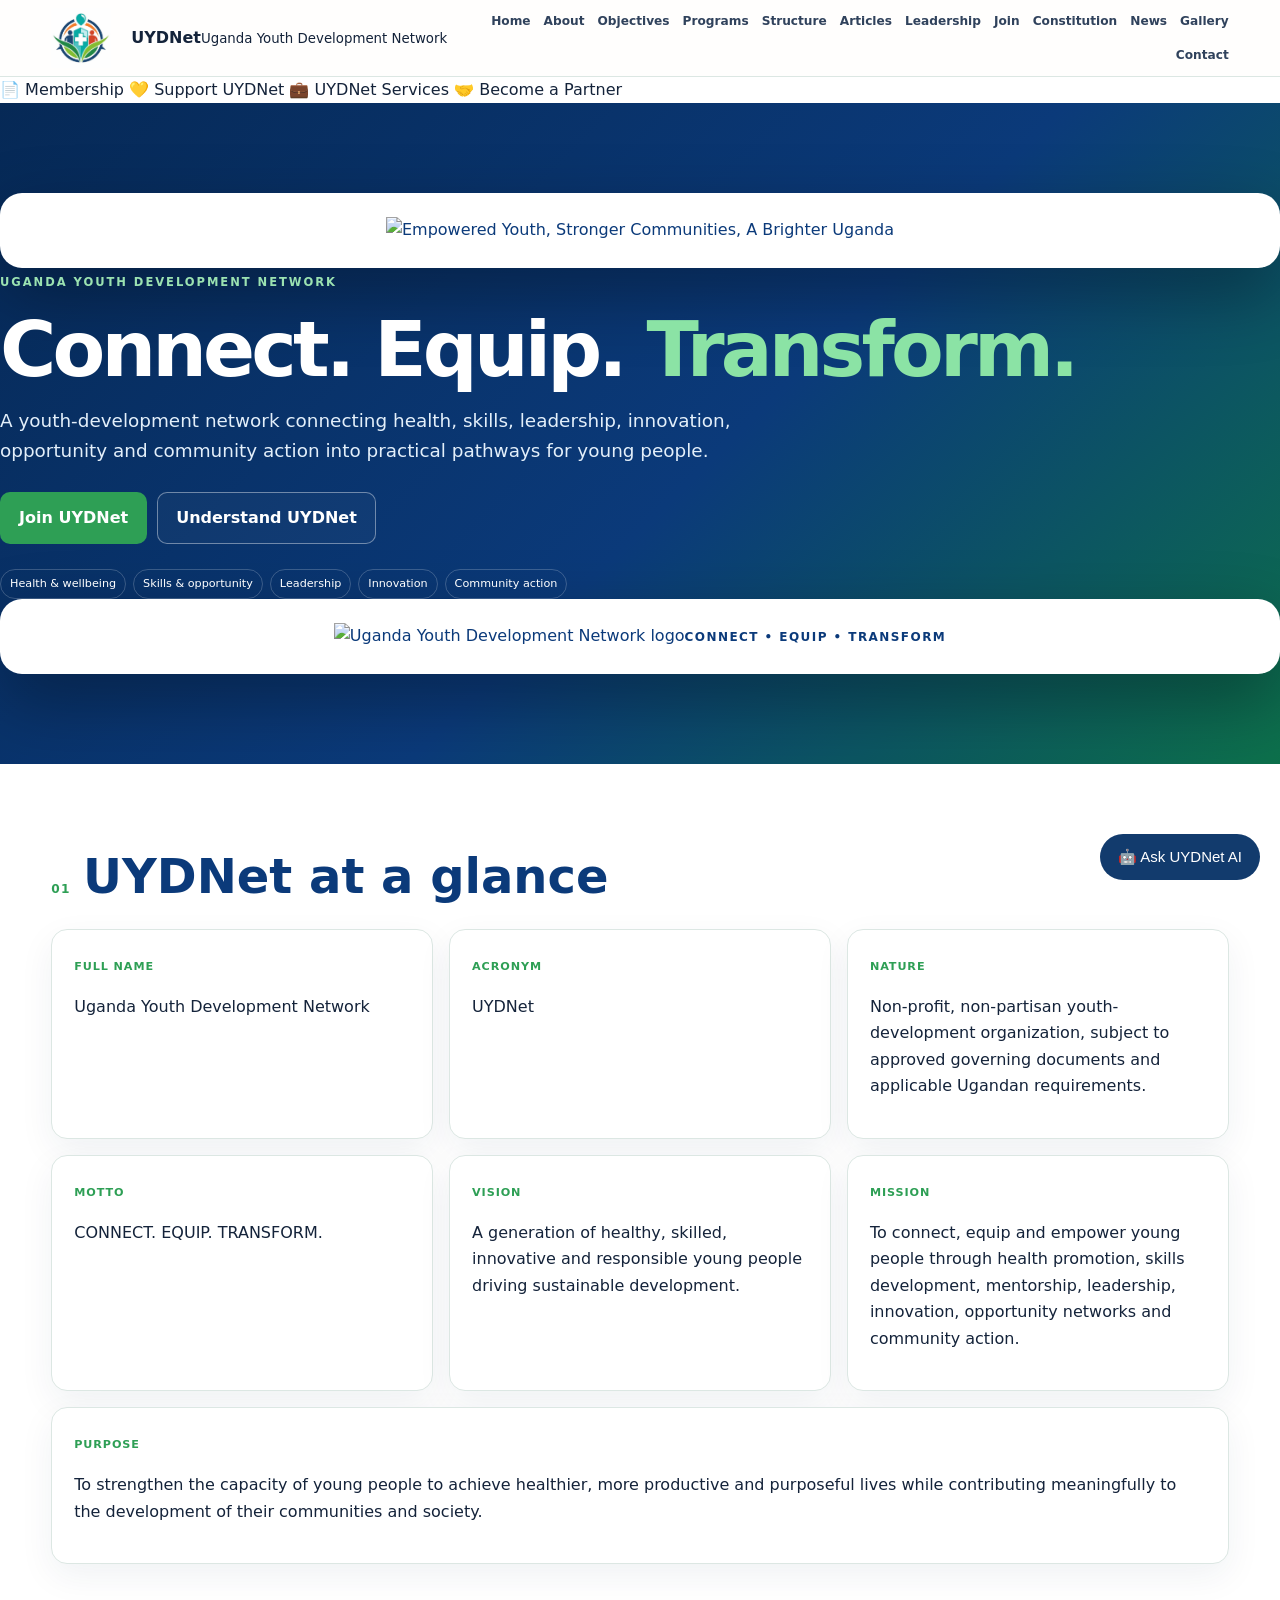
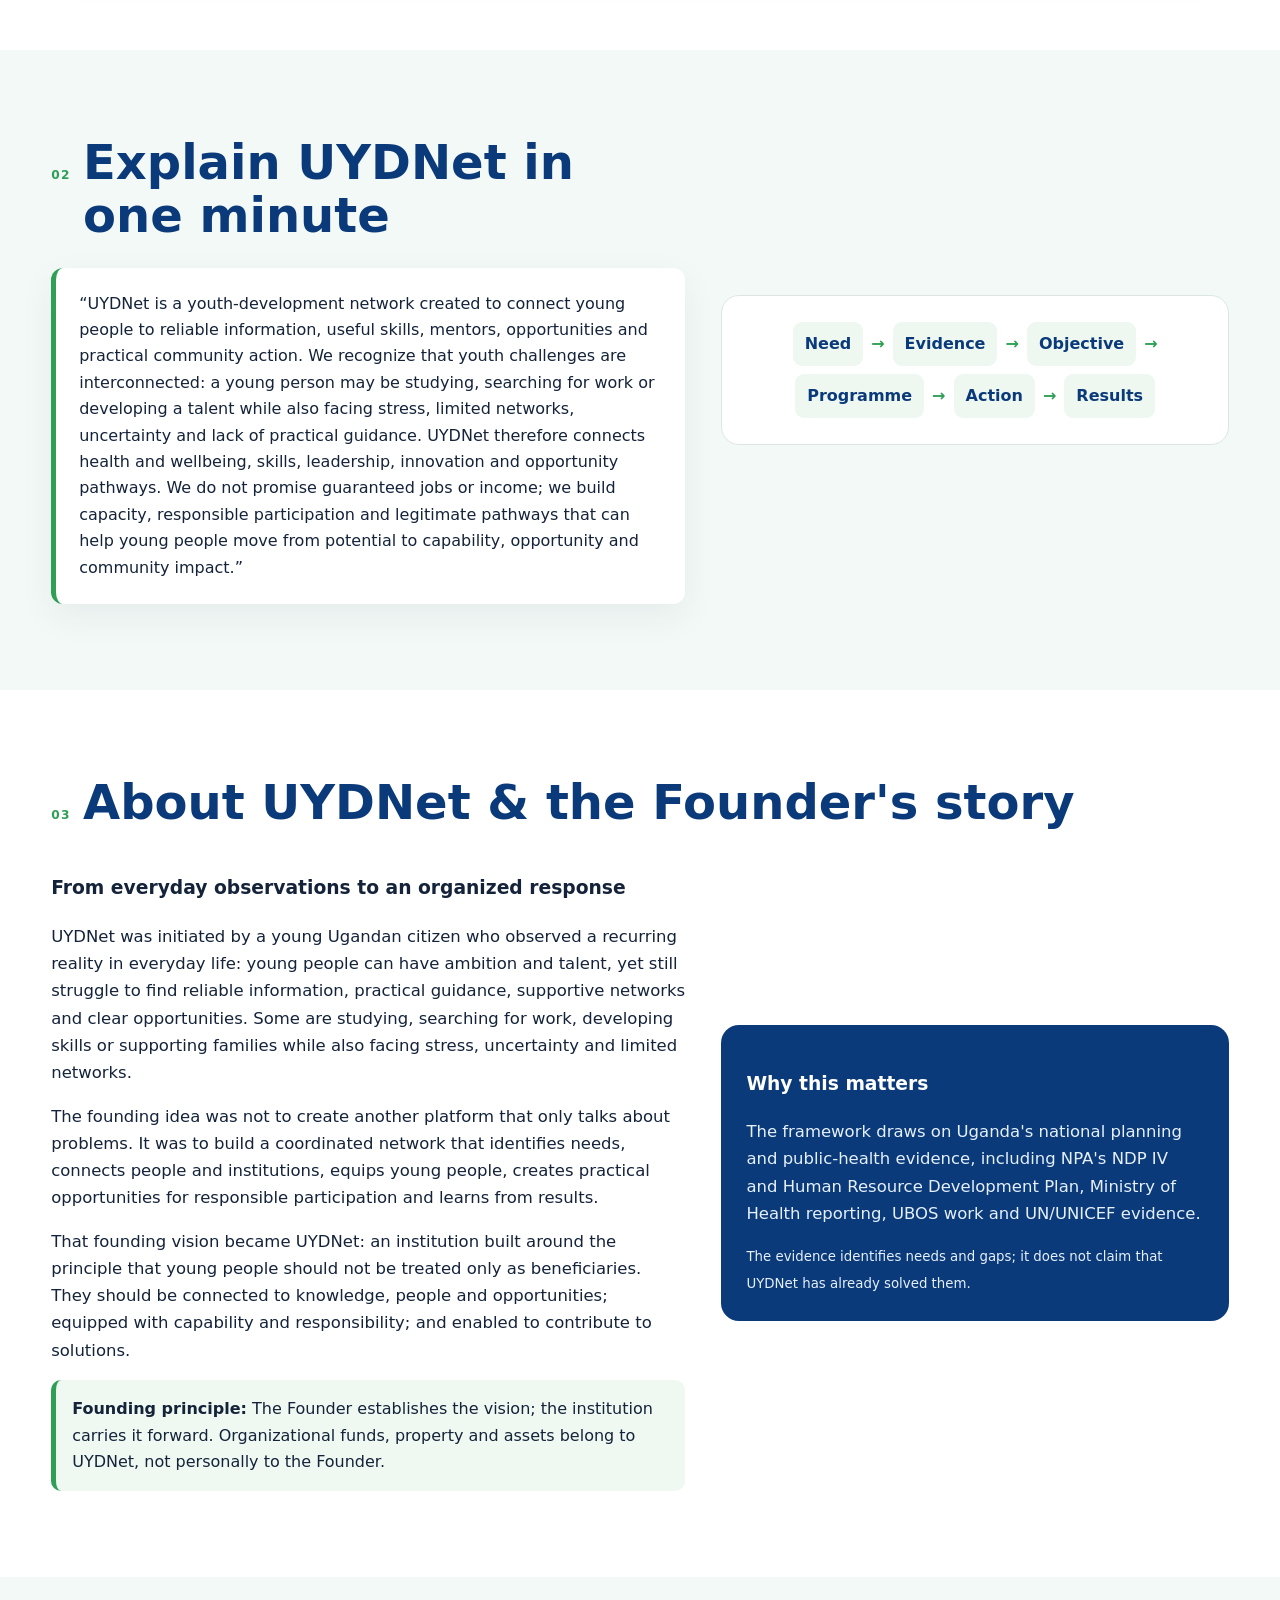
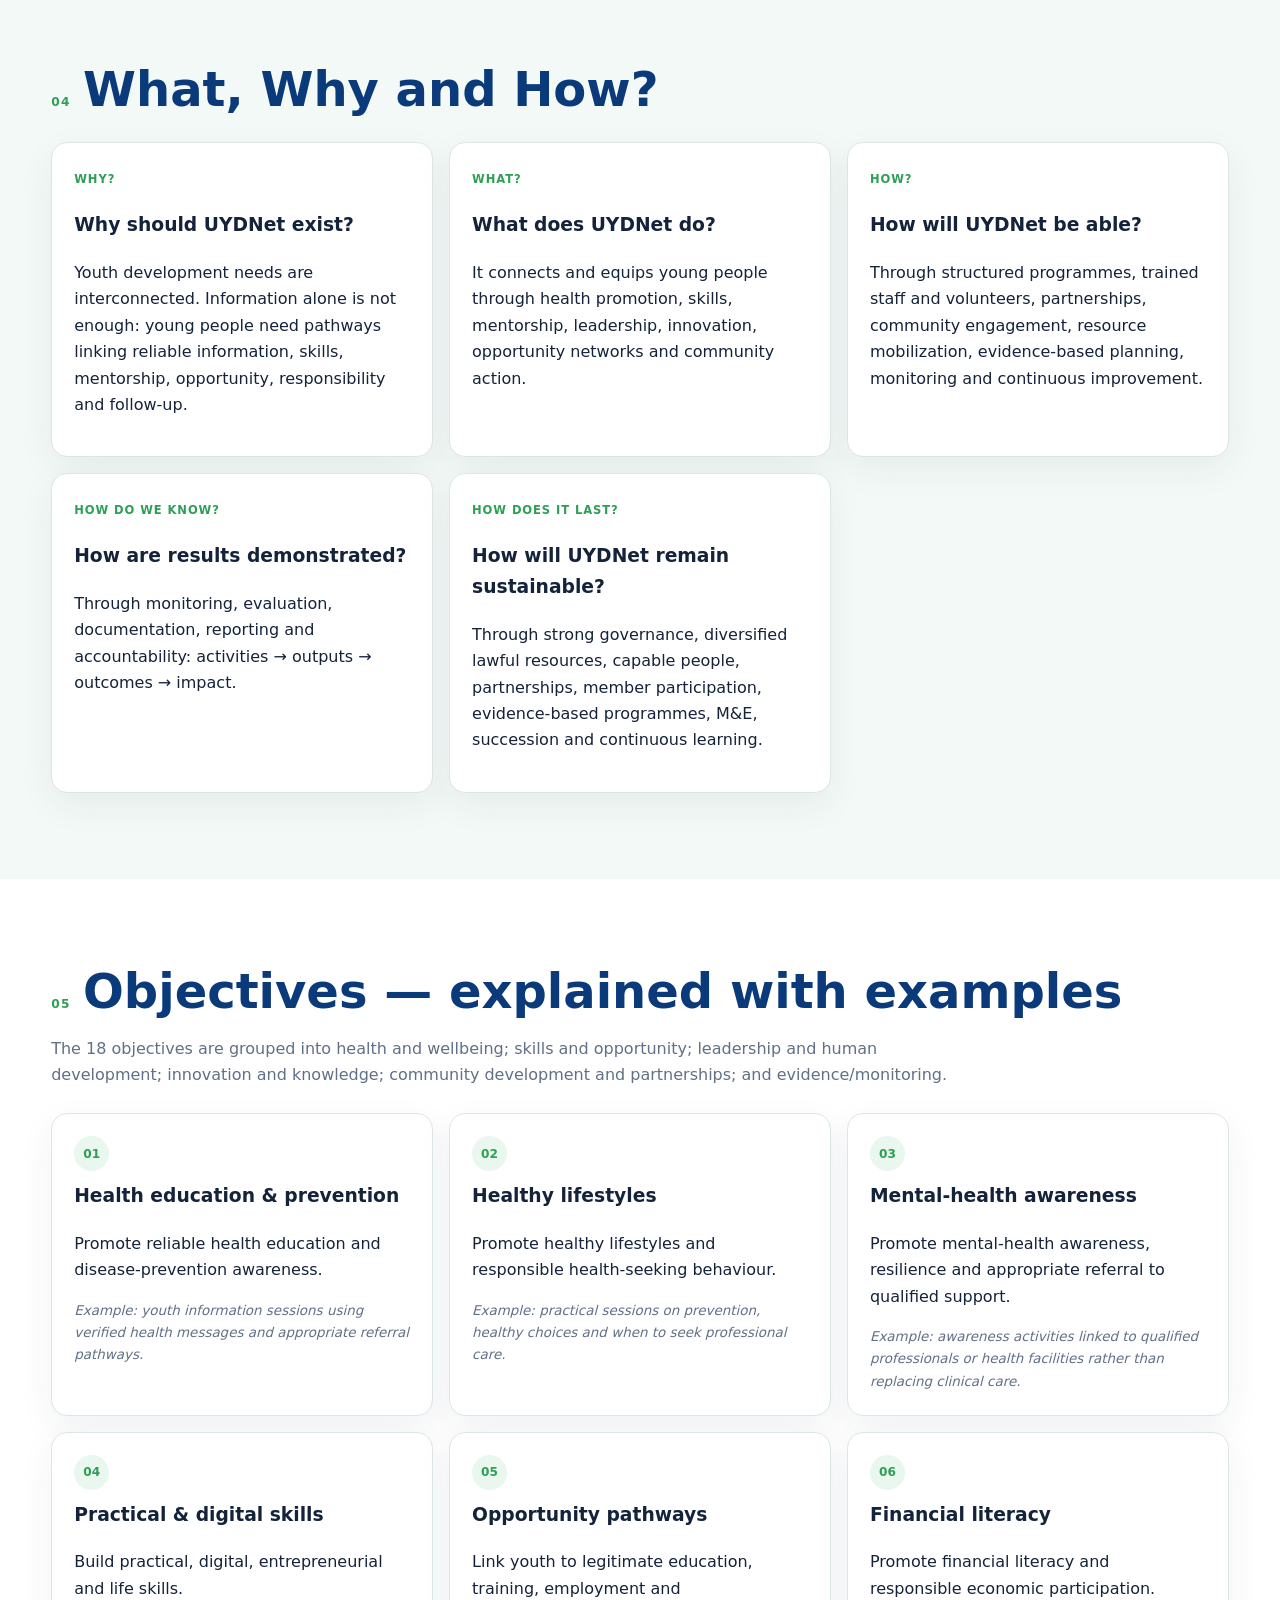
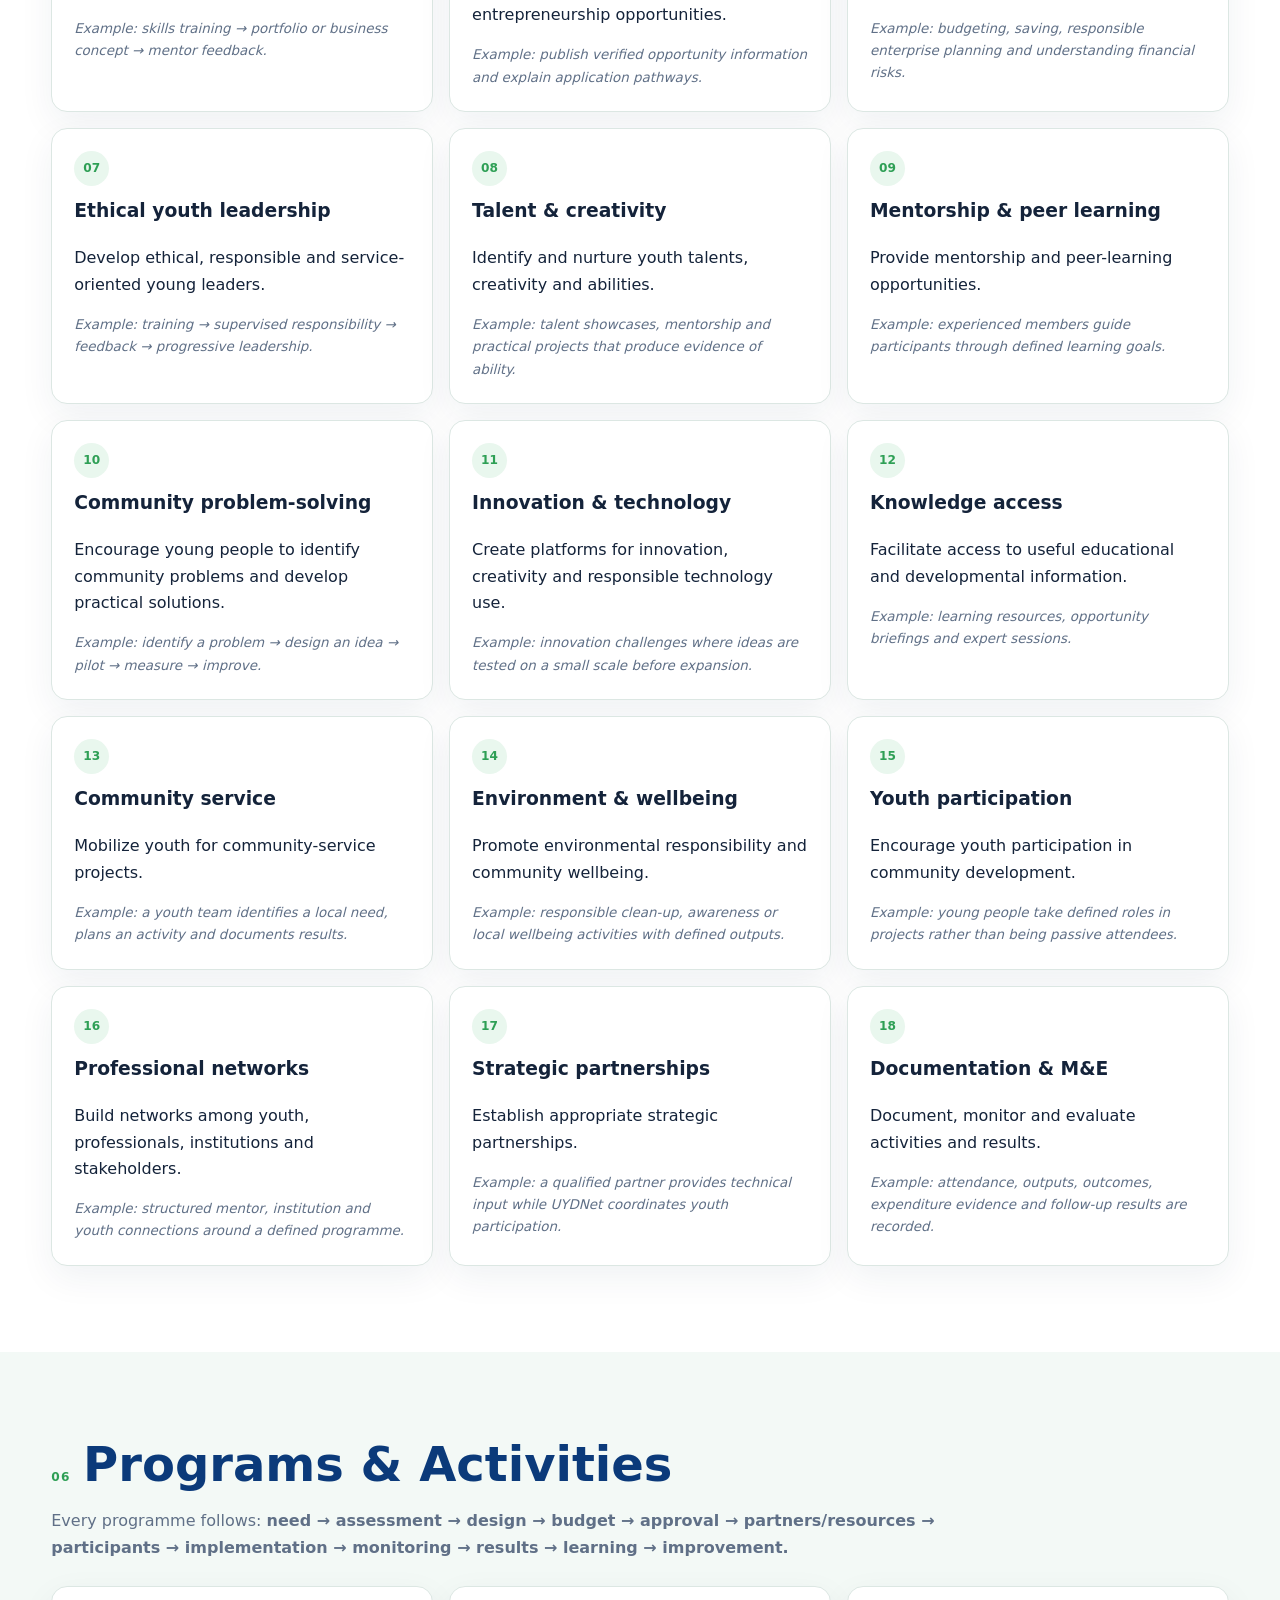
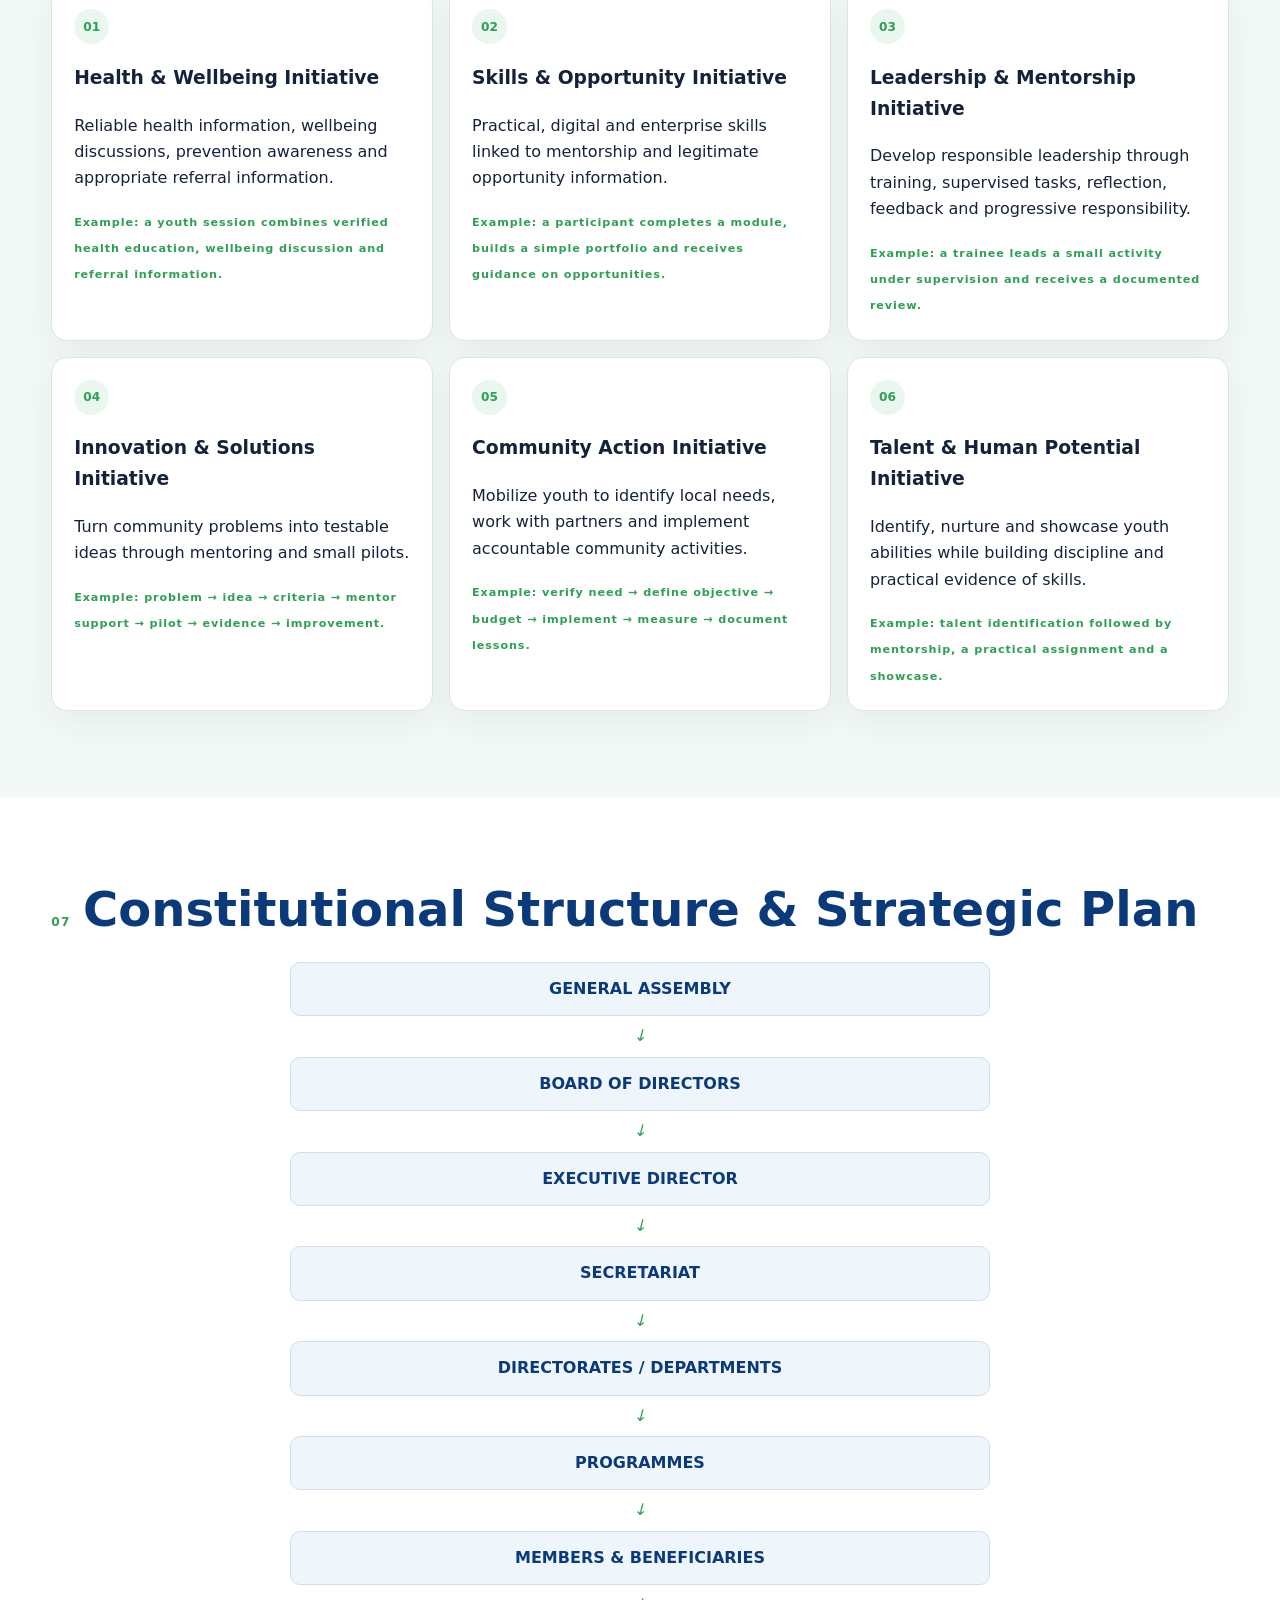
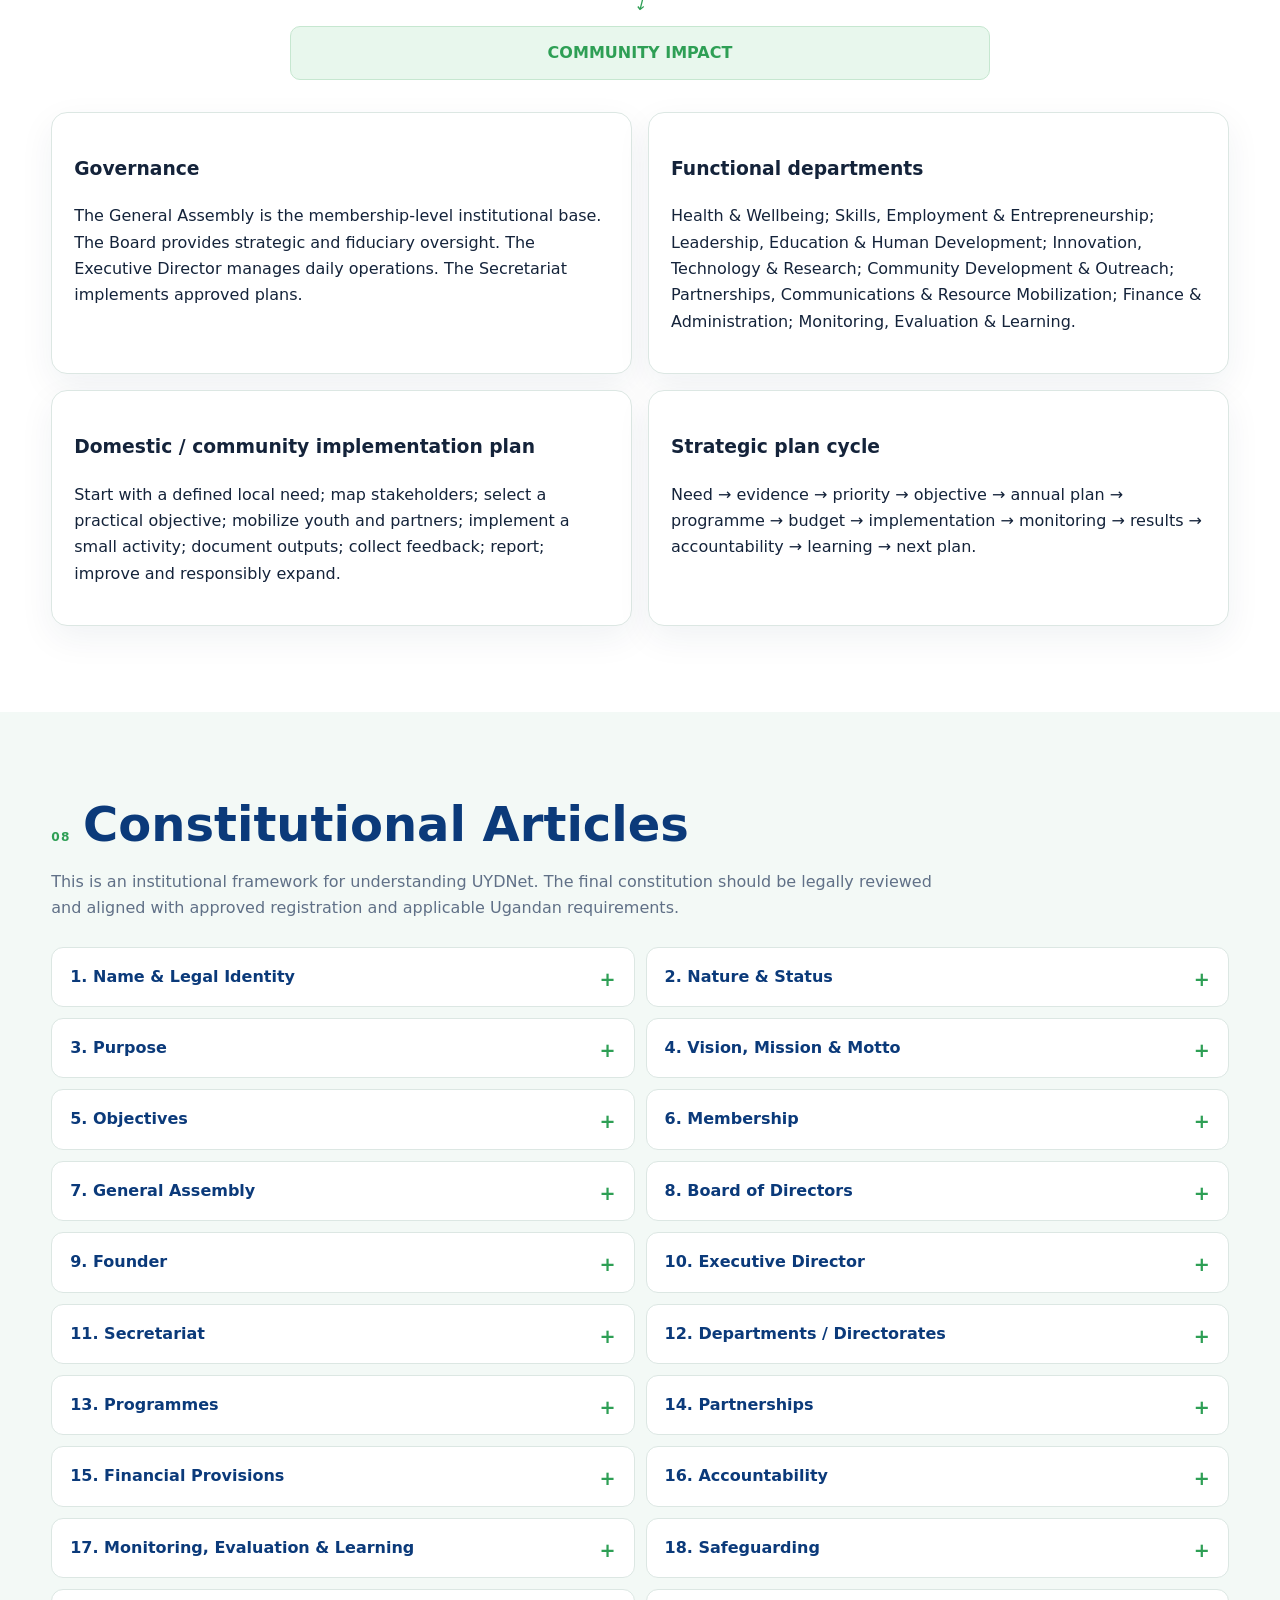
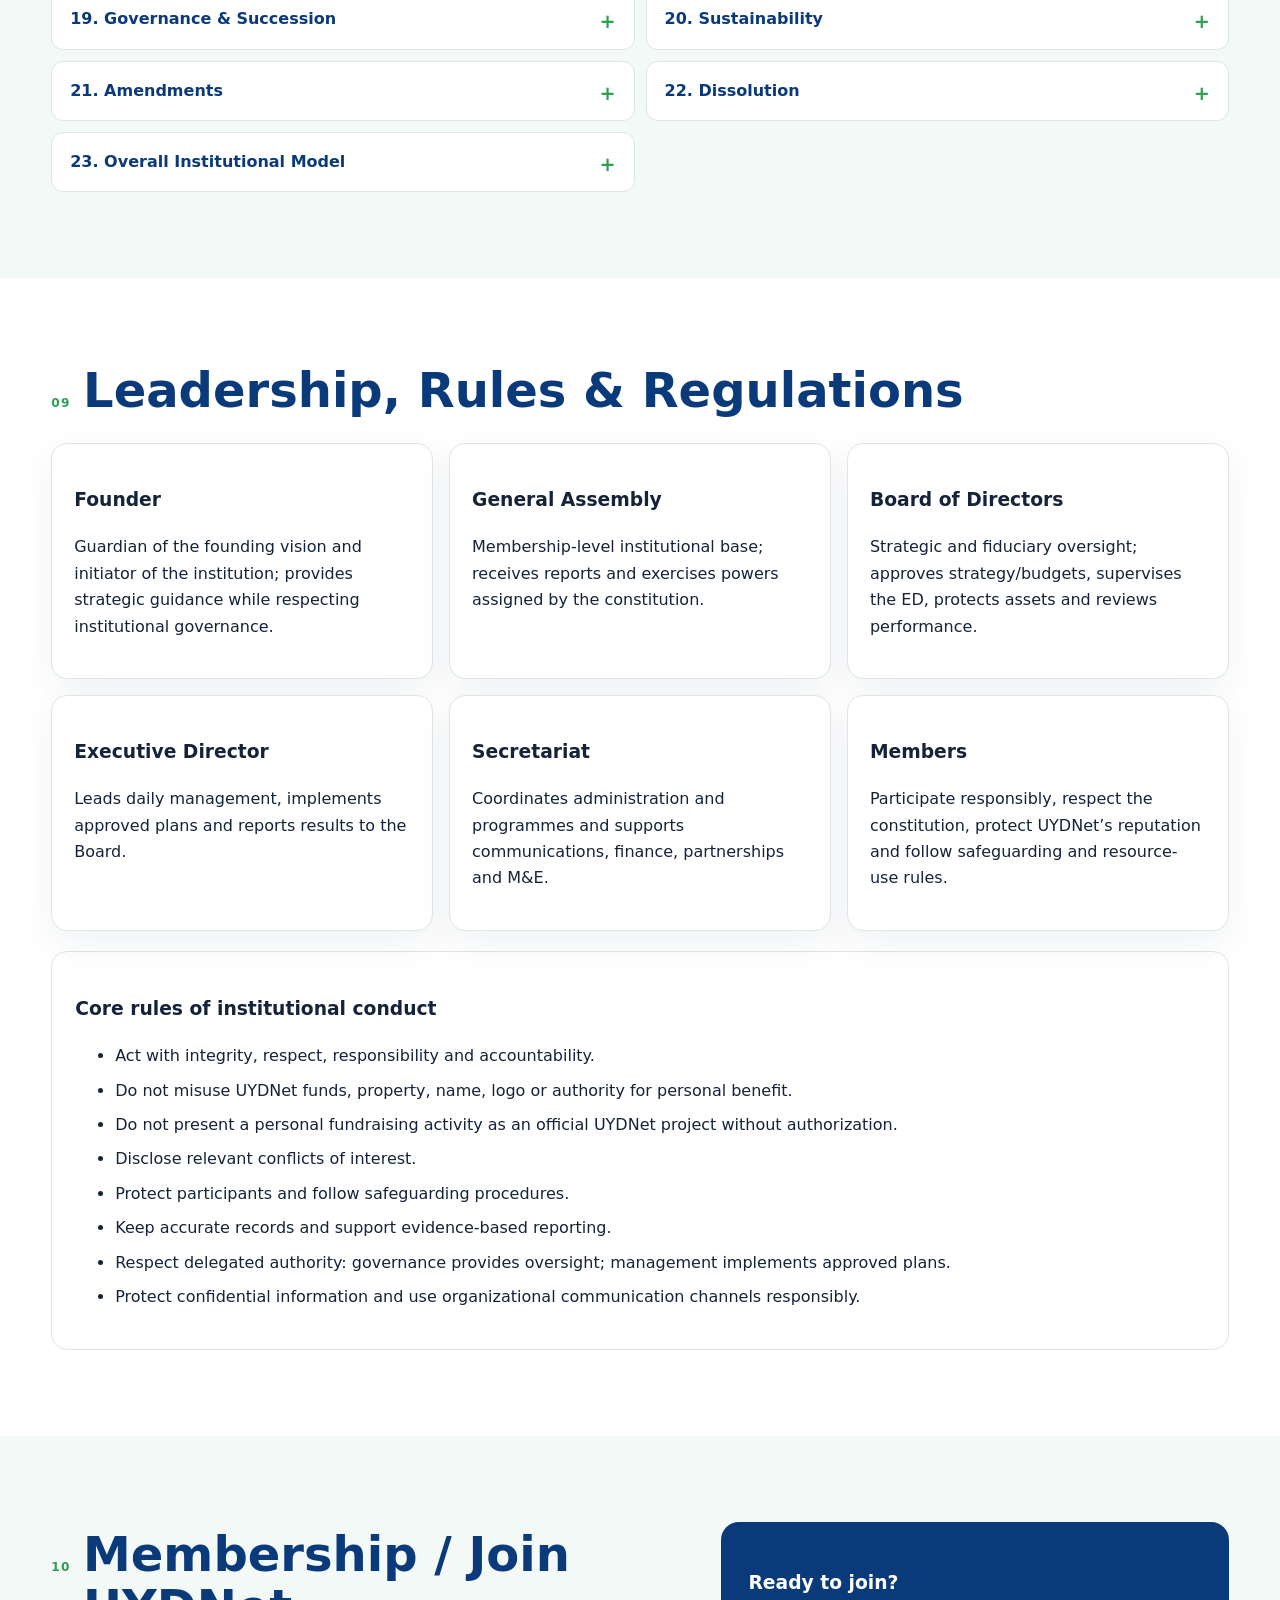
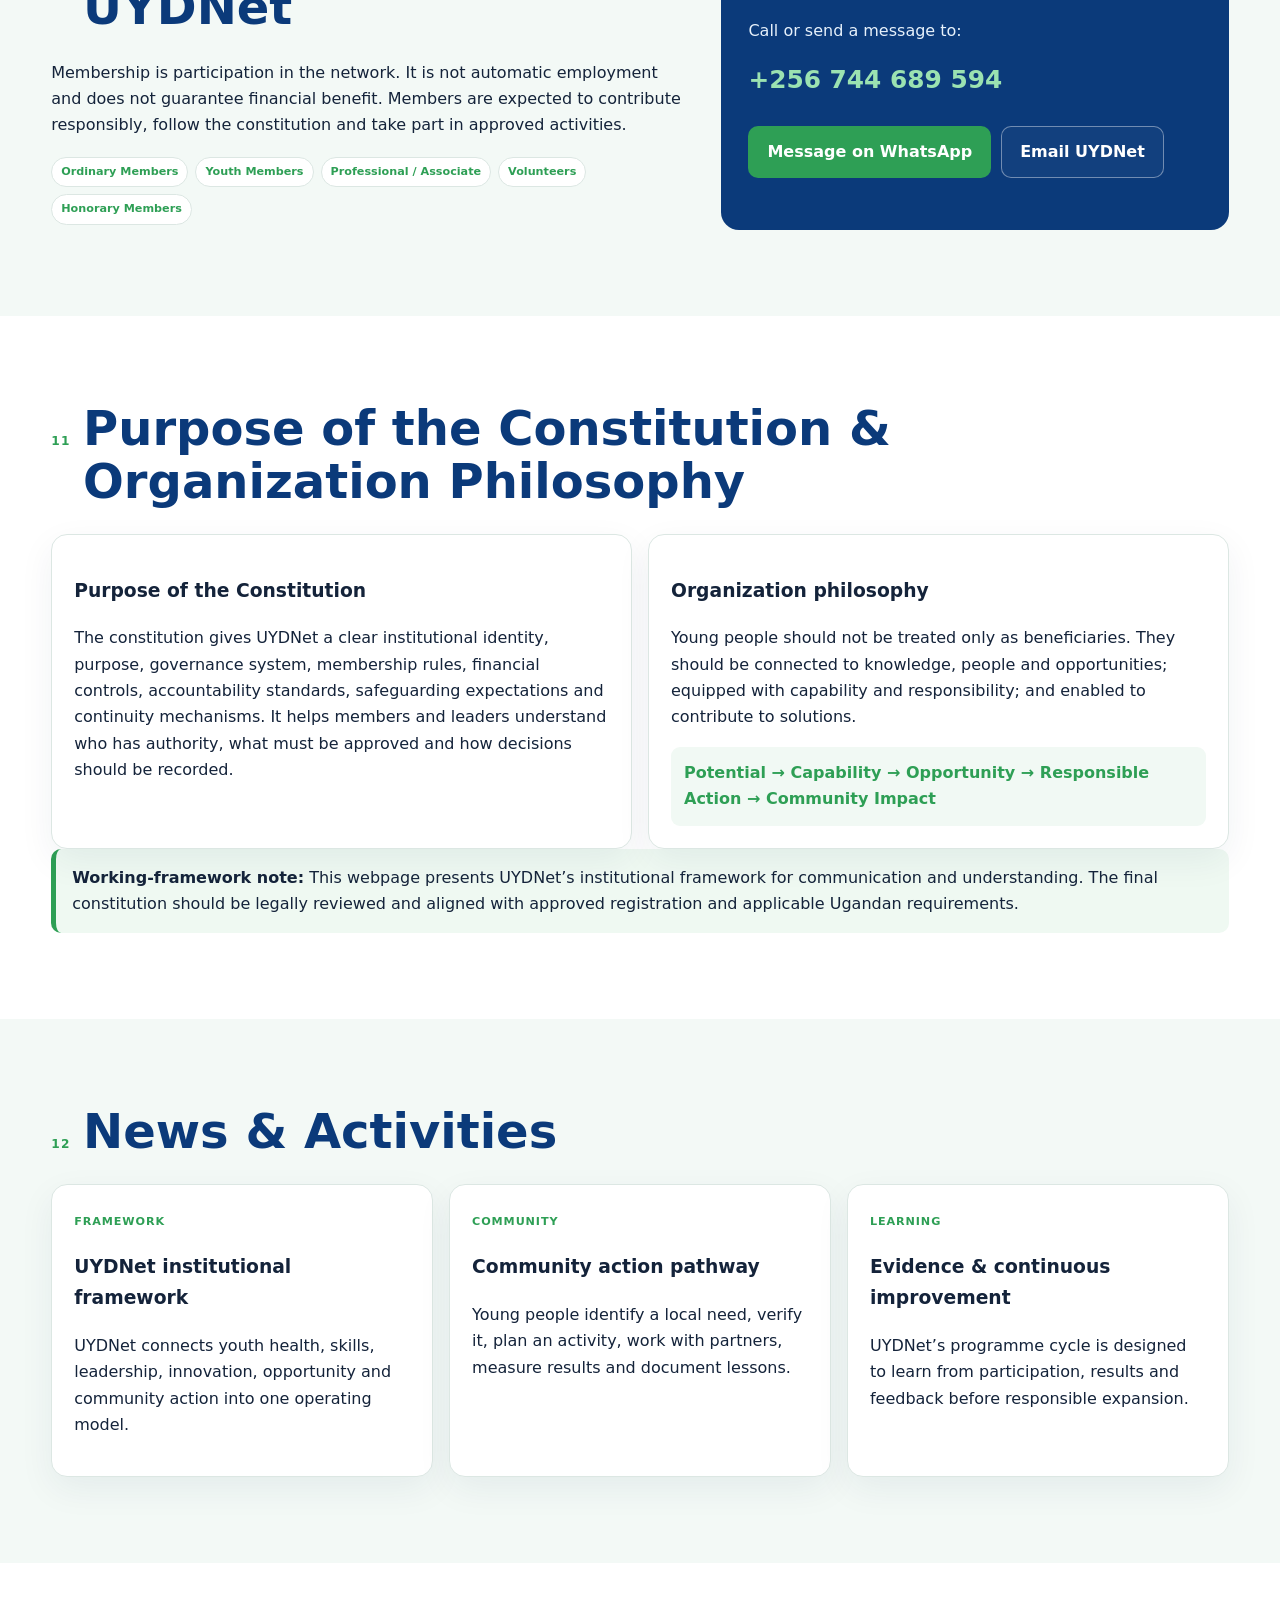
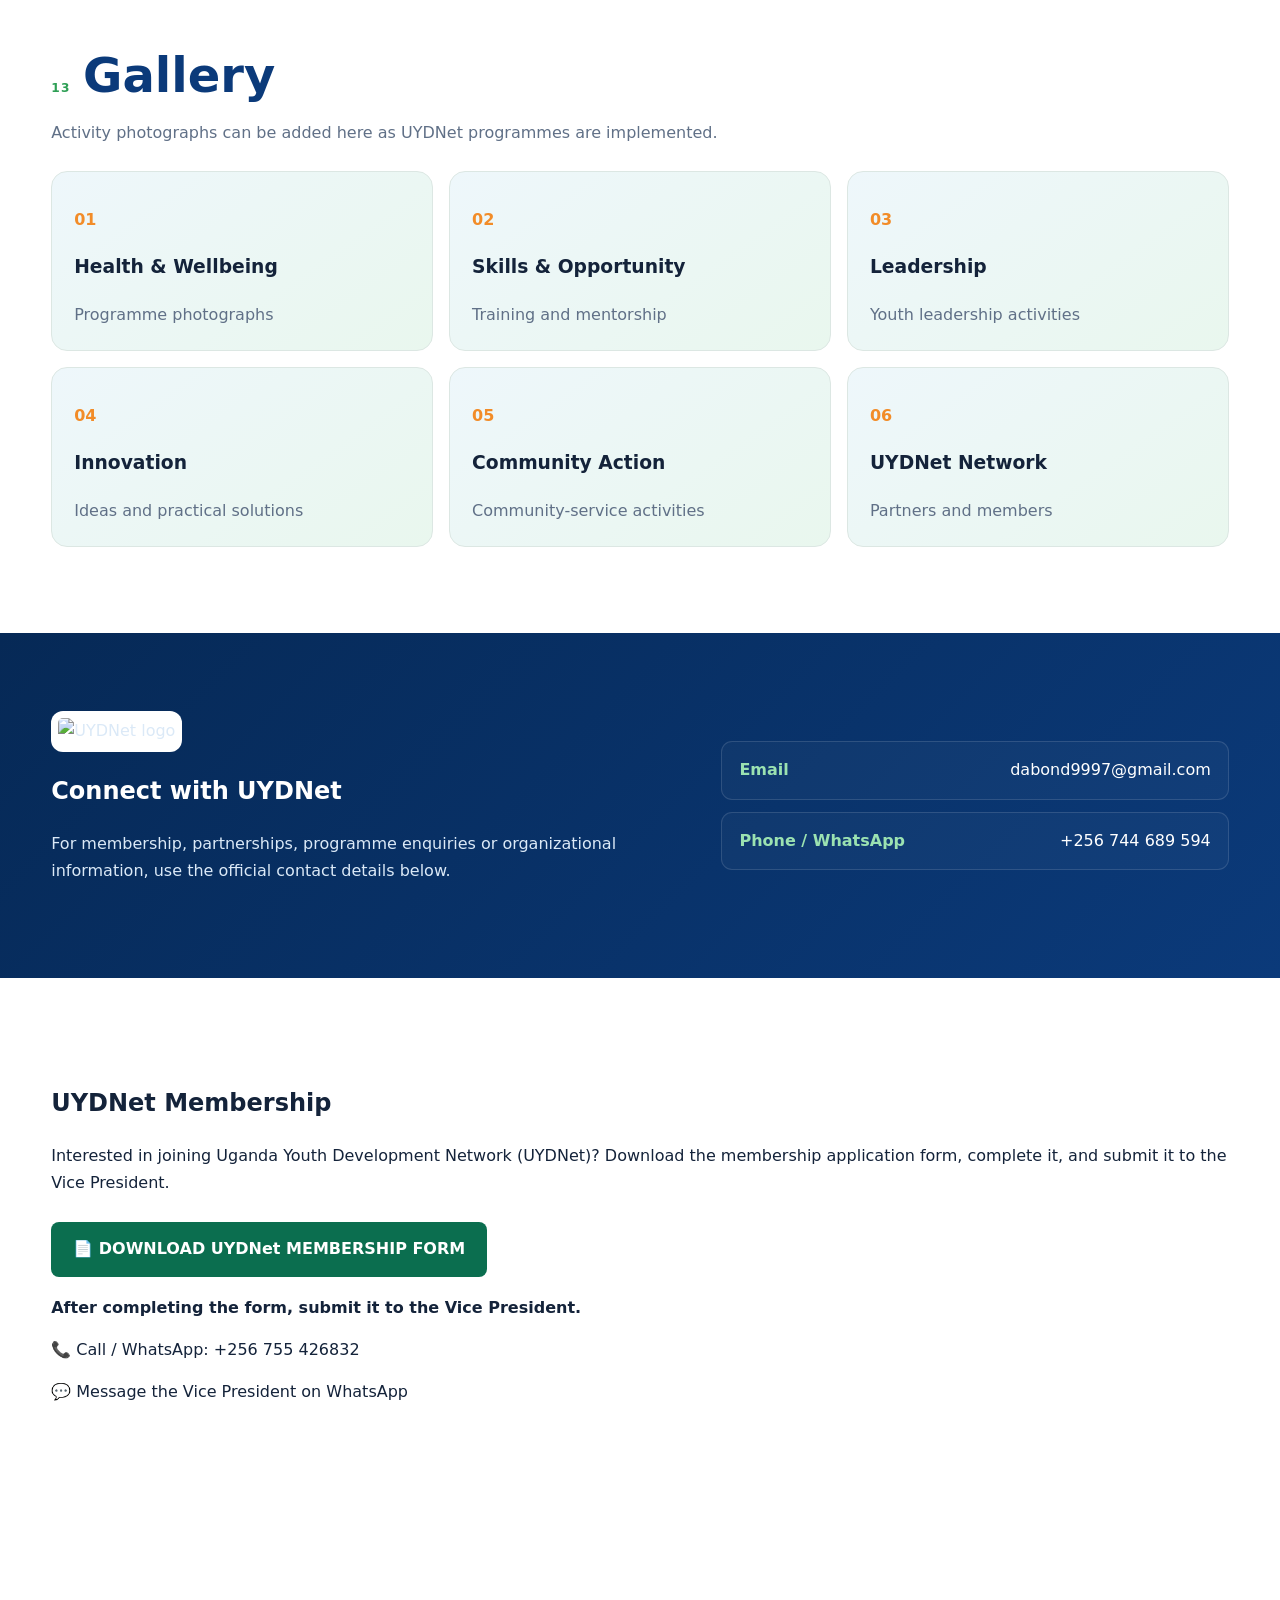
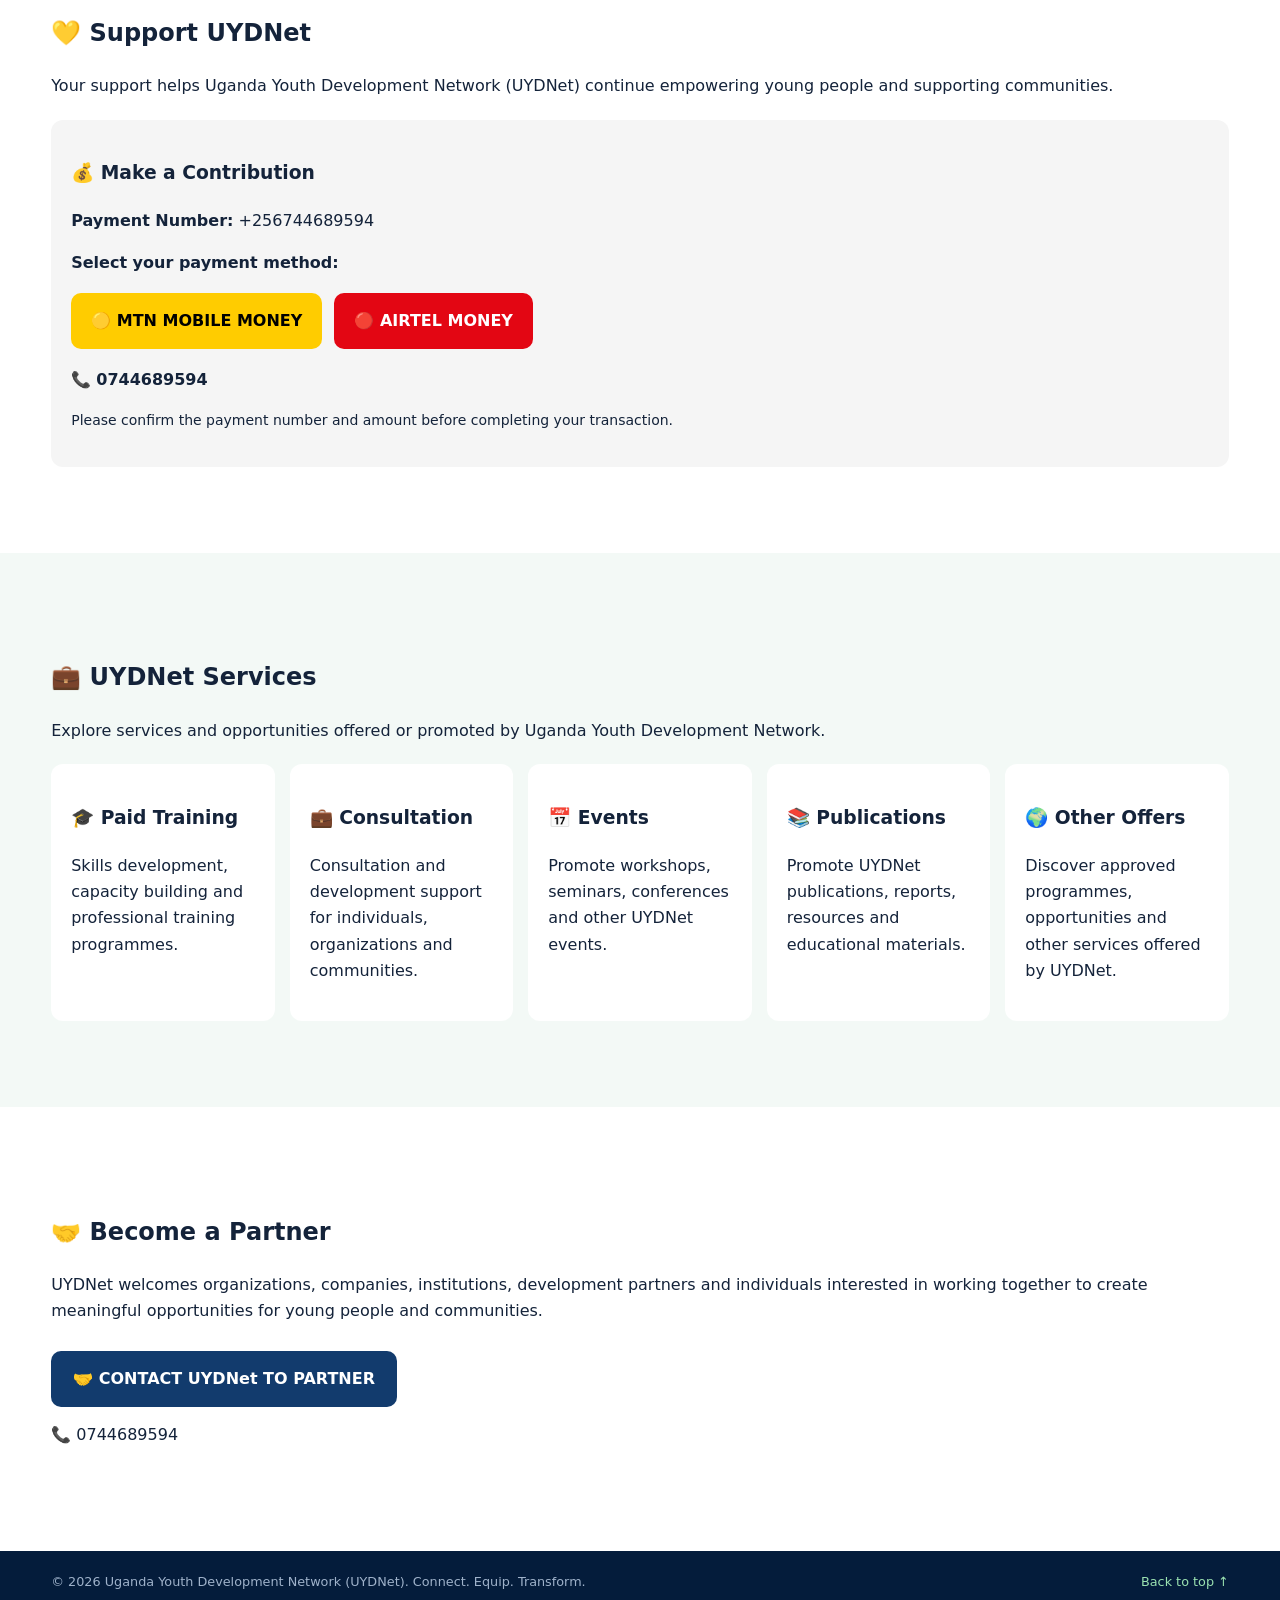
==== commit ead57d06: "Update index.html" ====
--- a/index.html
+++ b/index.html
@@ -7,7 +7,7 @@
 <a href="#services">💼 UYDNet Services</a>
 <a href="#partner">🤝 Become a Partner</a>
 <main id="home">
-<section class="hero"><div class="container herogrid"><div><label>UGANDA YOUTH DEVELOPMENT NETWORK</label><h1>Connect. Equip. <em>Transform.</em></h1><p class="lead">A youth-development network connecting health, skills, leadership, innovation, opportunity and community action into practical pathways for young people.</p><div class="actions"><a class="btn primary" href="#join">Join UYDNet</a><a class="btn ghost" href="#about">Understand UYDNet</a></div><div class="chips"><span>Health & wellbeing</span><span>Skills & opportunity</span><span>Leadership</span><span>Innovation</span><span>Community action</span></div></div><div class="herocard"><img src="assets/uydnet-logo.png" alt="Uganda Youth Development Network logo"><strong>CONNECT • EQUIP • TRANSFORM</strong></div></div></section>
+<section class="hero"><div class="herocard"><img src="assets/empowered-youth.jpg" alt="Empowered Youth, Stronger Communities, A Brighter Uganda"></div><label>UGANDA YOUTH DEVELOPMENT NETWORK</label><h1>Connect. Equip. <em>Transform.</em></h1><p class="lead">A youth-development network connecting health, skills, leadership, innovation, opportunity and community action into practical pathways for young people.</p><div class="actions"><a class="btn primary" href="#join">Join UYDNet</a><a class="btn ghost" href="#about">Understand UYDNet</a></div><div class="chips"><span>Health & wellbeing</span><span>Skills & opportunity</span><span>Leadership</span><span>Innovation</span><span>Community action</span></div></div><div class="herocard"><img src="assets/uydnet-logo.png" alt="Uganda Youth Development Network logo"><strong>CONNECT • EQUIP • TRANSFORM</strong></div></div></section>
 <section class="section" id="identity"><div class="container"><div class="heading"><span>01</span><h2>UYDNet at a glance</h2></div><div class="grid three"><article><small>FULL NAME</small><p>Uganda Youth Development Network</p></article><article><small>ACRONYM</small><p>UYDNet</p></article><article><small>NATURE</small><p>Non-profit, non-partisan youth-development organization, subject to approved governing documents and applicable Ugandan requirements.</p></article><article><small>MOTTO</small><p>CONNECT. EQUIP. TRANSFORM.</p></article><article><small>VISION</small><p>A generation of healthy, skilled, innovative and responsible young people driving sustainable development.</p></article><article><small>MISSION</small><p>To connect, equip and empower young people through health promotion, skills development, mentorship, leadership, innovation, opportunity networks and community action.</p></article><article class="wide"><small>PURPOSE</small><p>To strengthen the capacity of young people to achieve healthier, more productive and purposeful lives while contributing meaningfully to the development of their communities and society.</p></article></div></div></section>
 <section class="section tint"><div class="container twocol"><div><div class="heading"><span>02</span><h2>Explain UYDNet in one minute</h2></div><blockquote>“UYDNet is a youth-development network created to connect young people to reliable information, useful skills, mentors, opportunities and practical community action. We recognize that youth challenges are interconnected: a young person may be studying, searching for work or developing a talent while also facing stress, limited networks, uncertainty and lack of practical guidance. UYDNet therefore connects health and wellbeing, skills, leadership, innovation and opportunity pathways. We do not promise guaranteed jobs or income; we build capacity, responsible participation and legitimate pathways that can help young people move from potential to capability, opportunity and community impact.”</blockquote></div><div class="flow"><b>Need</b><i>→</i><b>Evidence</b><i>→</i><b>Objective</b><i>→</i><b>Programme</b><i>→</i><b>Action</b><i>→</i><b>Results</b></div></div></section>
 <section class="section" id="about"><div class="container"><div class="heading"><span>03</span><h2>About UYDNet & the Founder's story</h2></div><div class="story"><div><h3>From everyday observations to an organized response</h3><p>UYDNet was initiated by a young Ugandan citizen who observed a recurring reality in everyday life: young people can have ambition and talent, yet still struggle to find reliable information, practical guidance, supportive networks and clear opportunities. Some are studying, searching for work, developing skills or supporting families while also facing stress, uncertainty and limited networks.</p><p>The founding idea was not to create another platform that only talks about problems. It was to build a coordinated network that identifies needs, connects people and institutions, equips young people, creates practical opportunities for responsible participation and learns from results.</p><p>That founding vision became UYDNet: an institution built around the principle that young people should not be treated only as beneficiaries. They should be connected to knowledge, people and opportunities; equipped with capability and responsibility; and enabled to contribute to solutions.</p><div class="callout"><b>Founding principle:</b> The Founder establishes the vision; the institution carries it forward. Organizational funds, property and assets belong to UYDNet, not personally to the Founder.</div></div><aside class="darkcard"><h3>Why this matters</h3><p>The framework draws on Uganda's national planning and public-health evidence, including NPA's NDP IV and Human Resource Development Plan, Ministry of Health reporting, UBOS work and UN/UNICEF evidence.</p><small>The evidence identifies needs and gaps; it does not claim that UYDNet has already solved them.</small></aside></div></div></section>
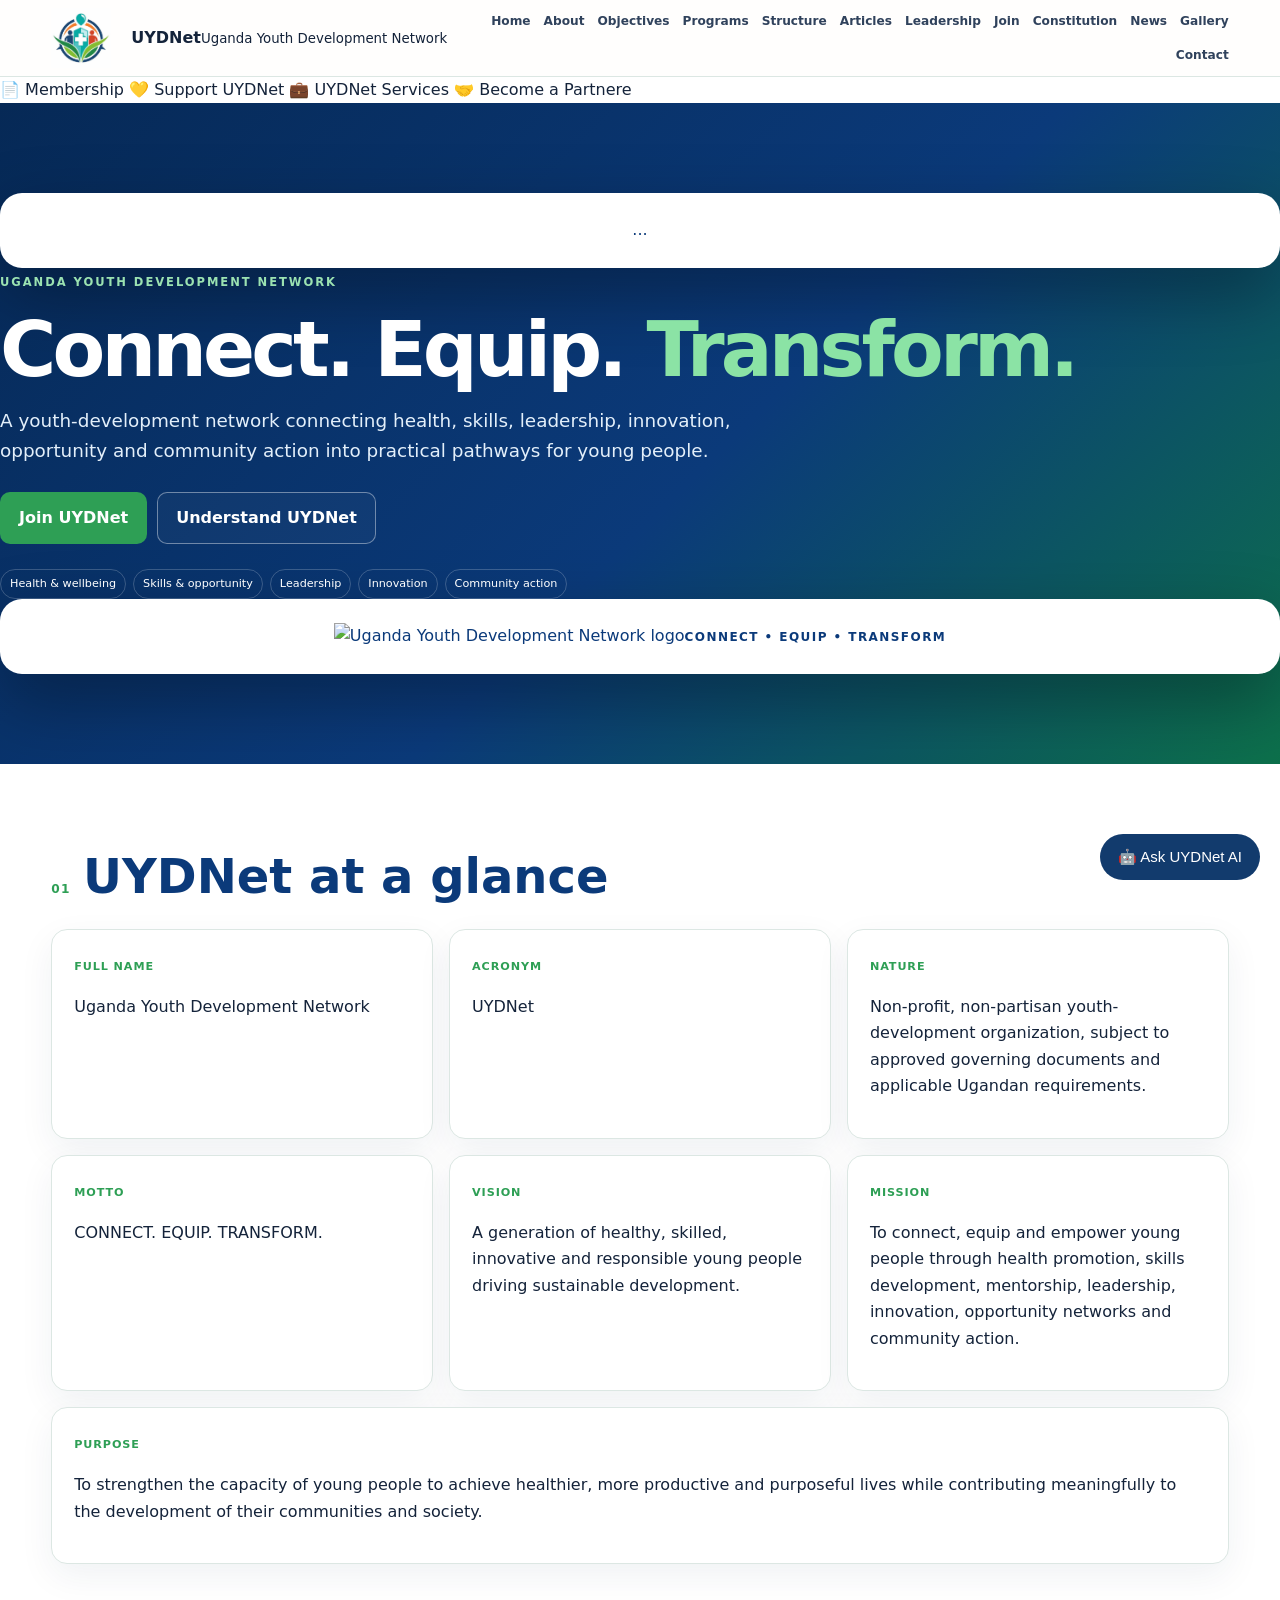
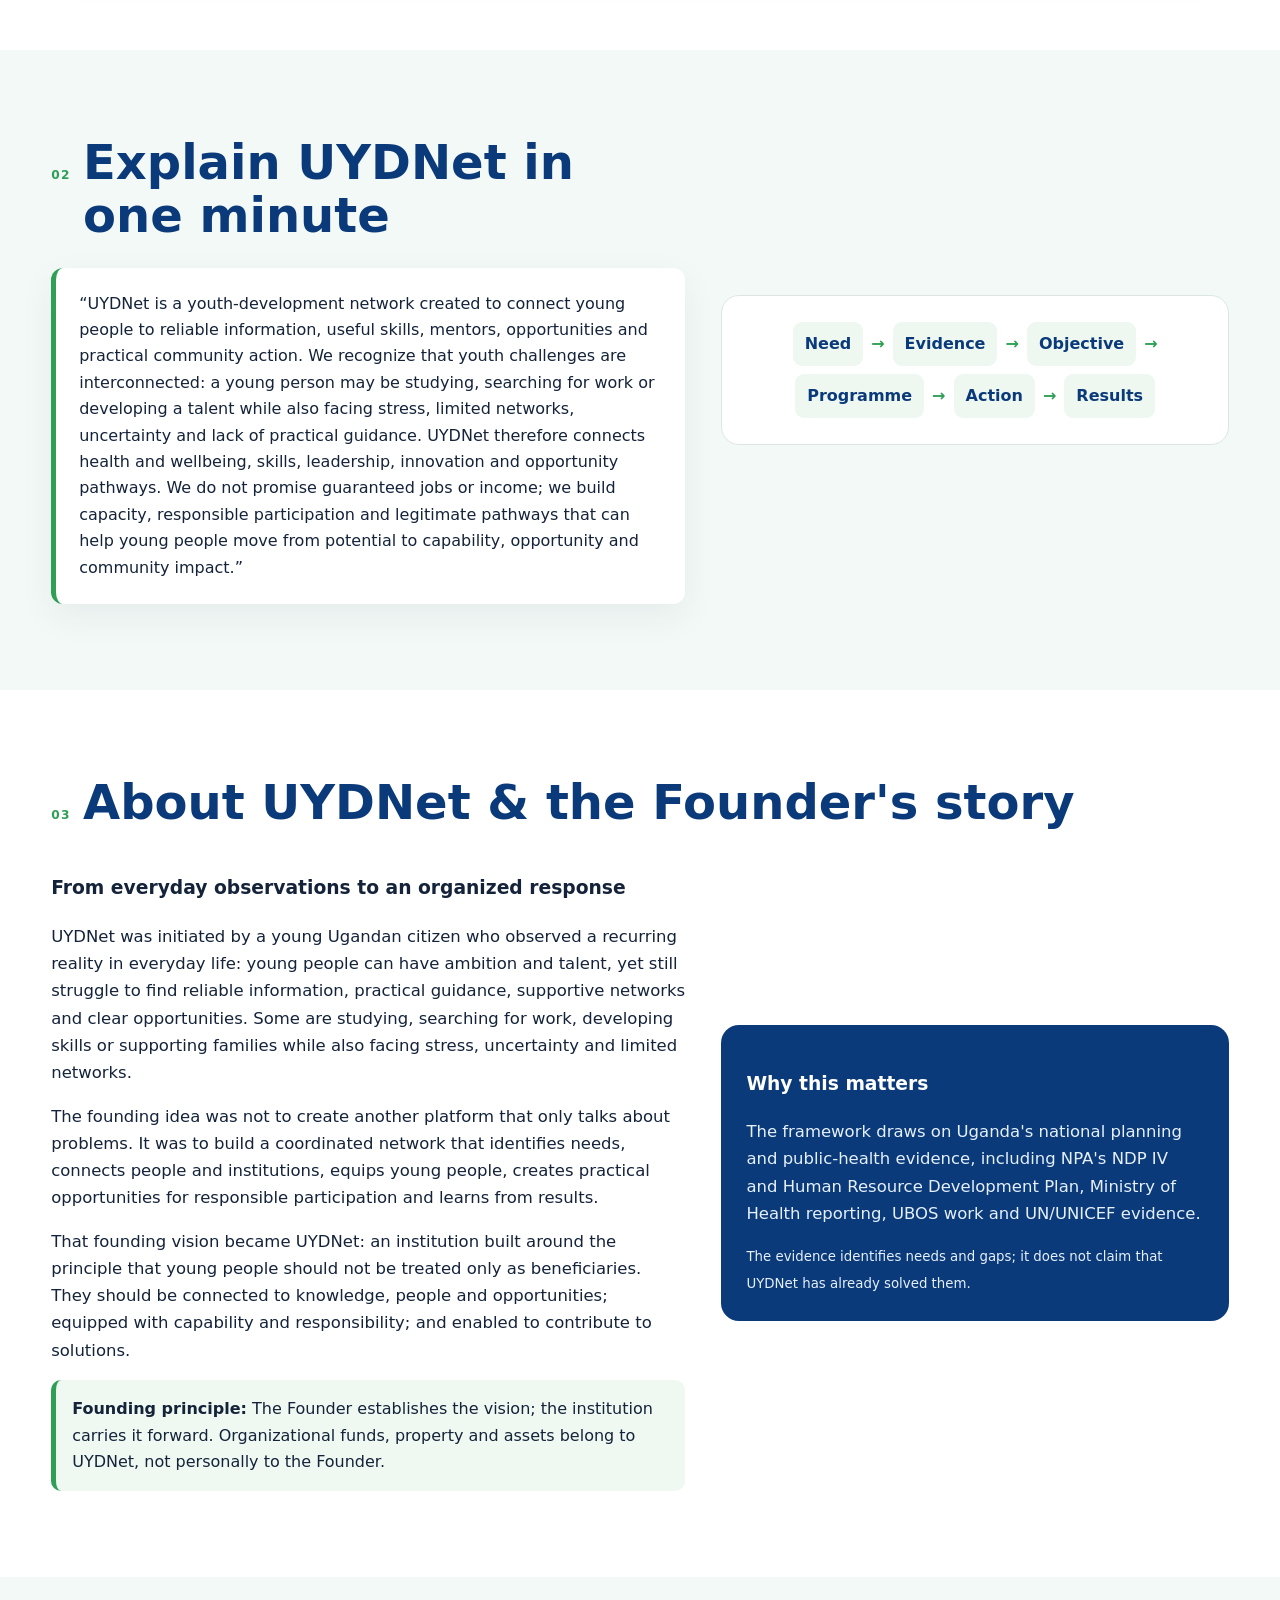
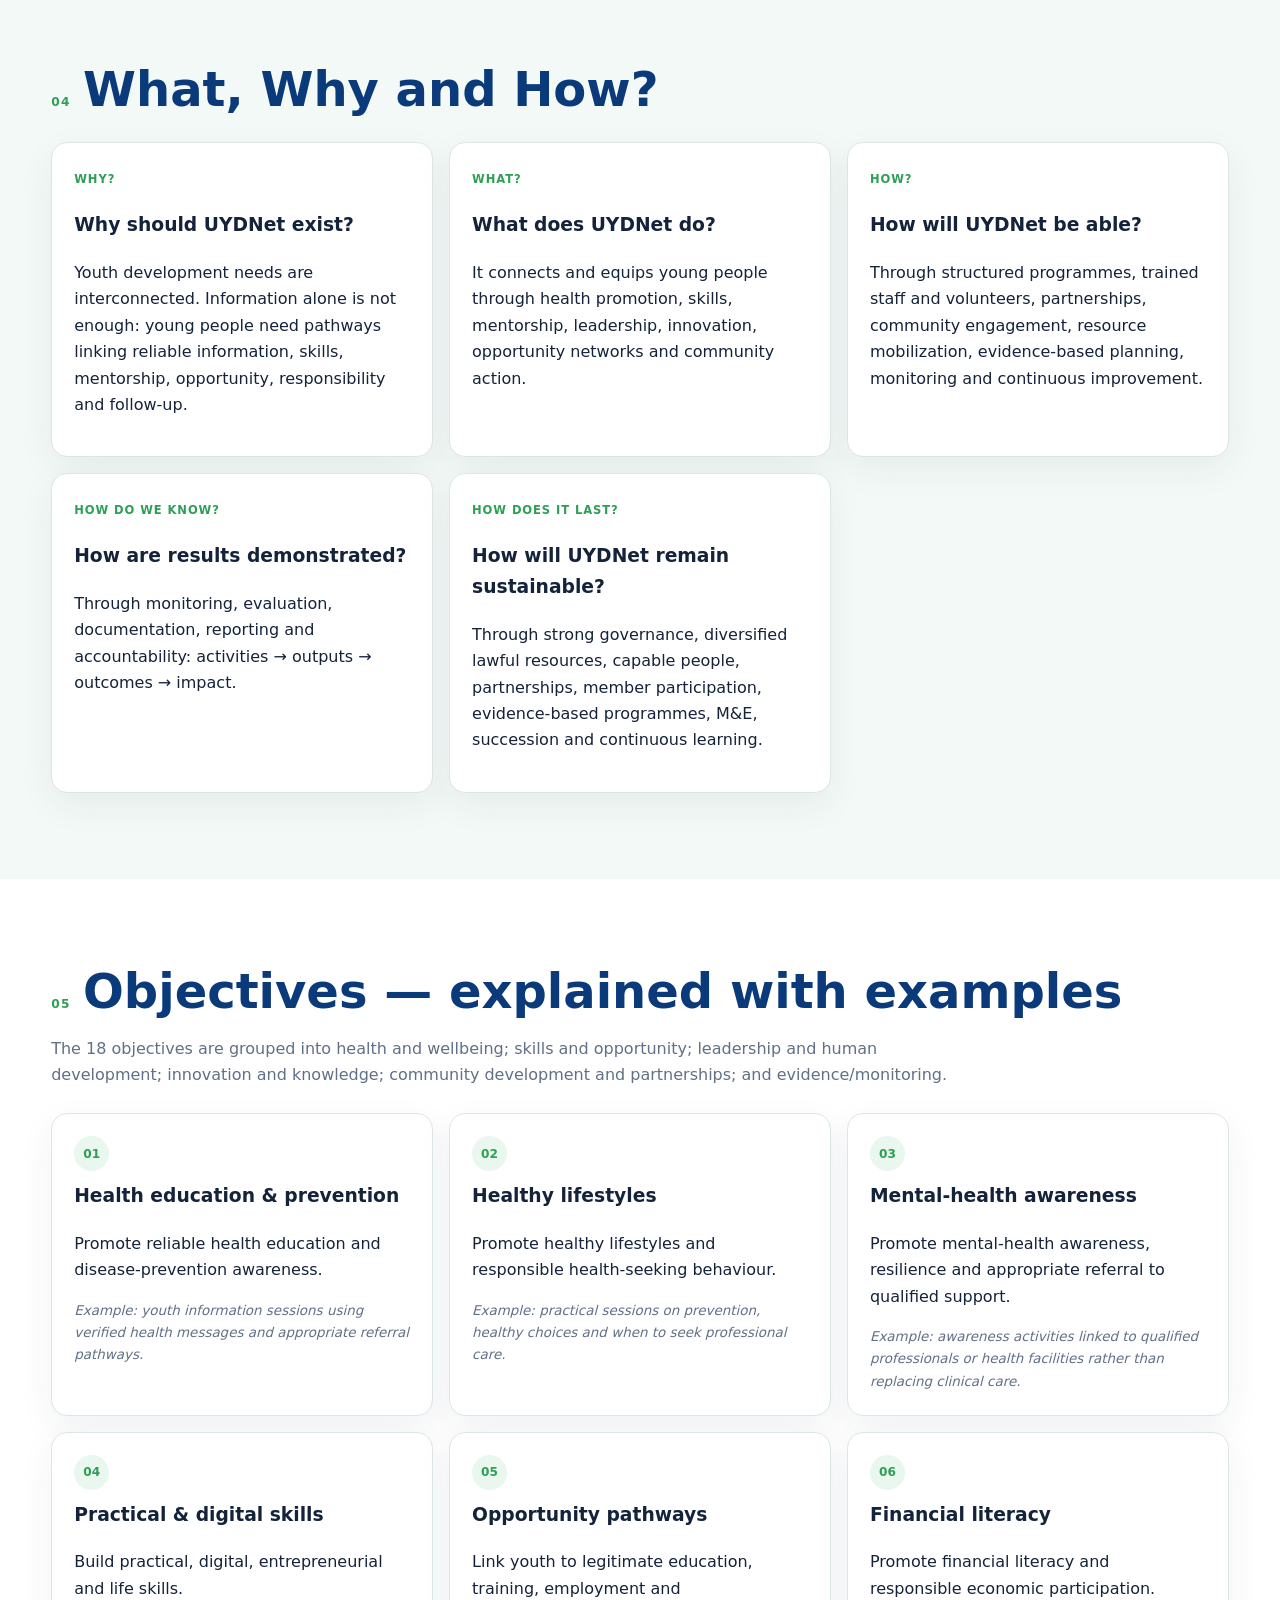
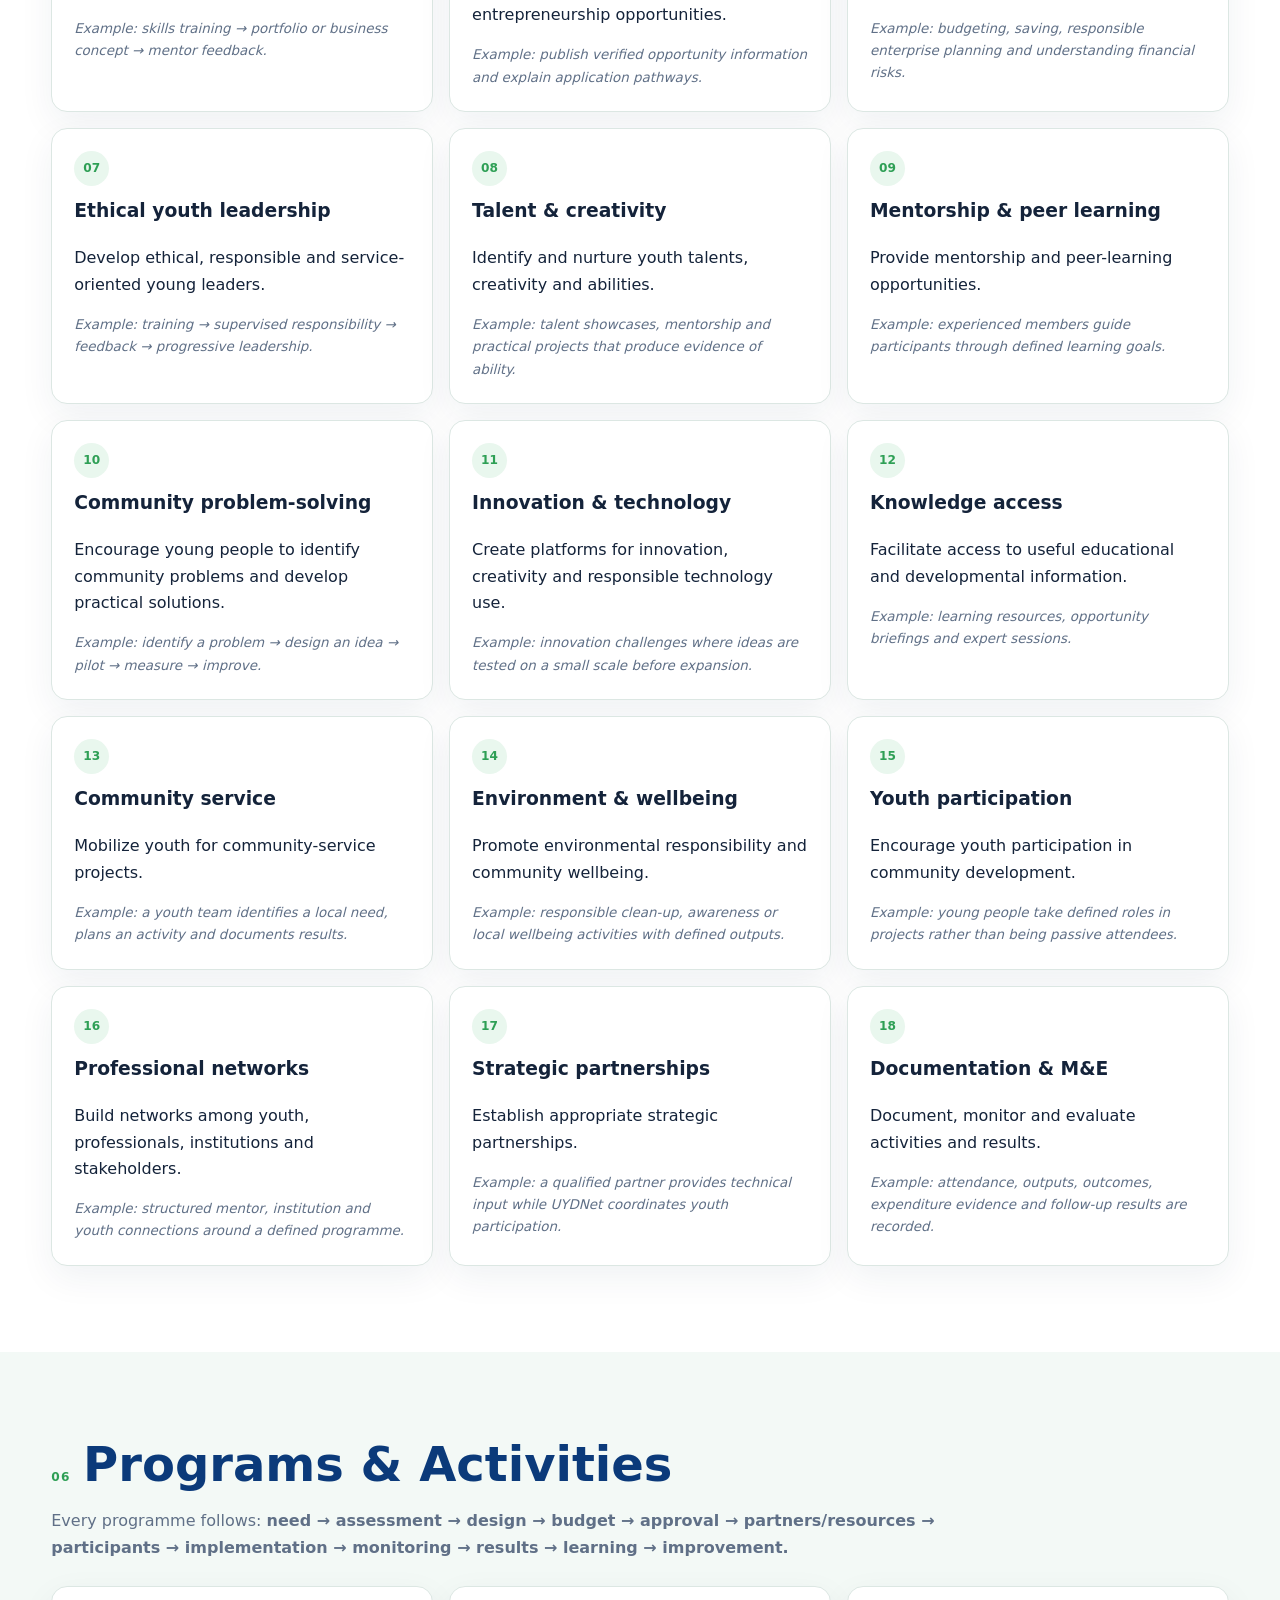
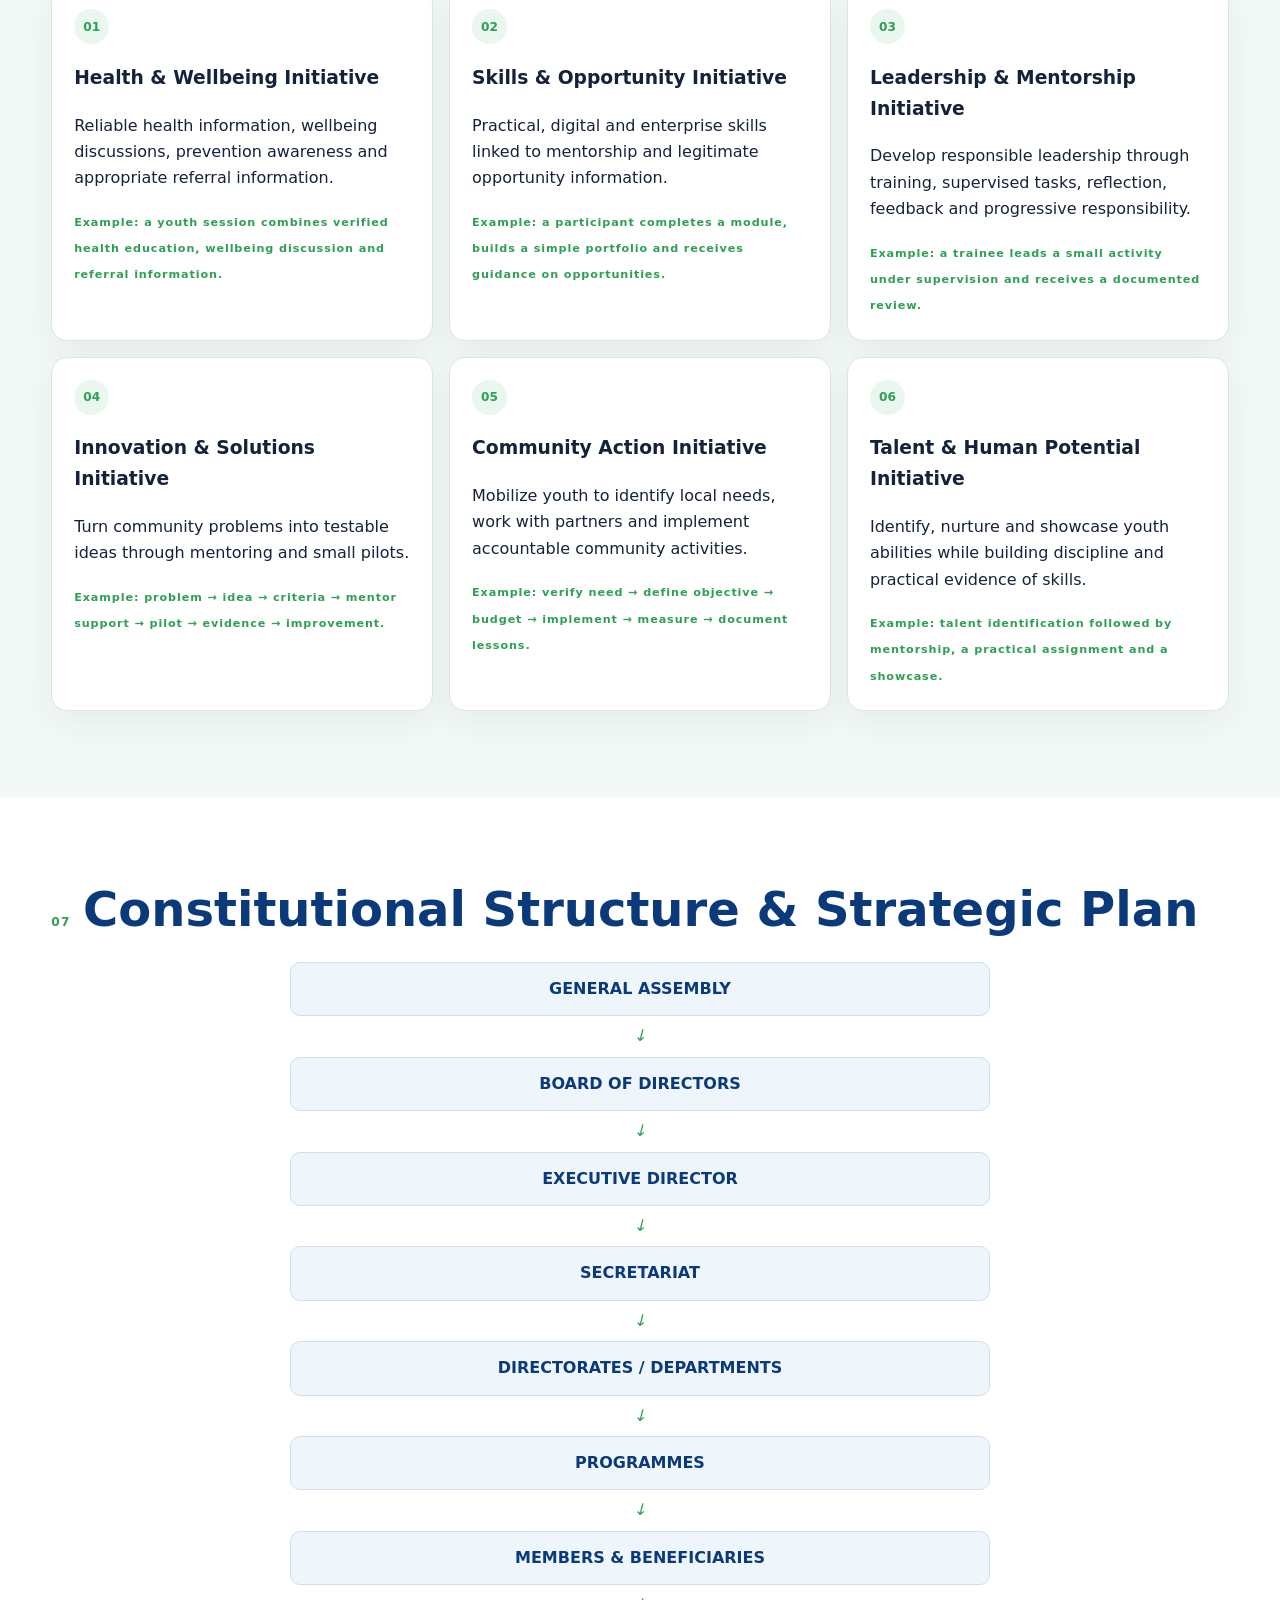
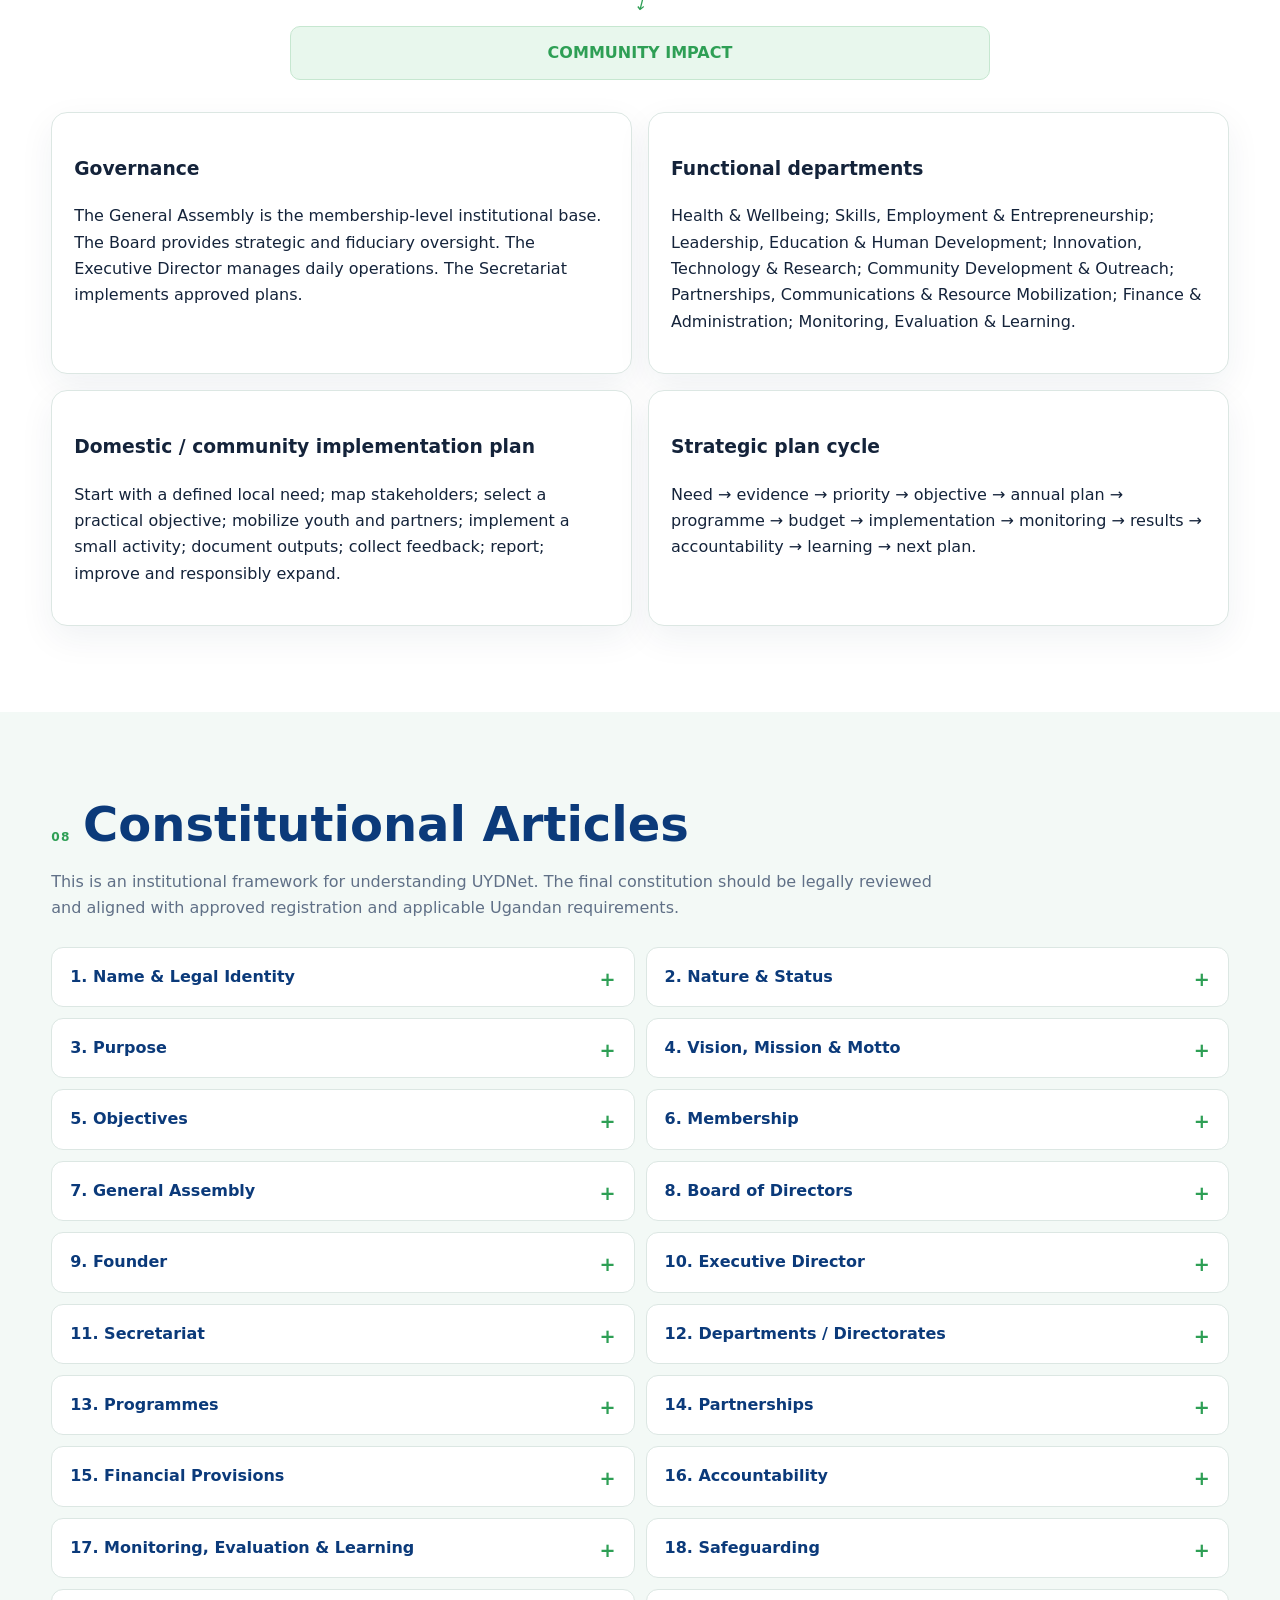
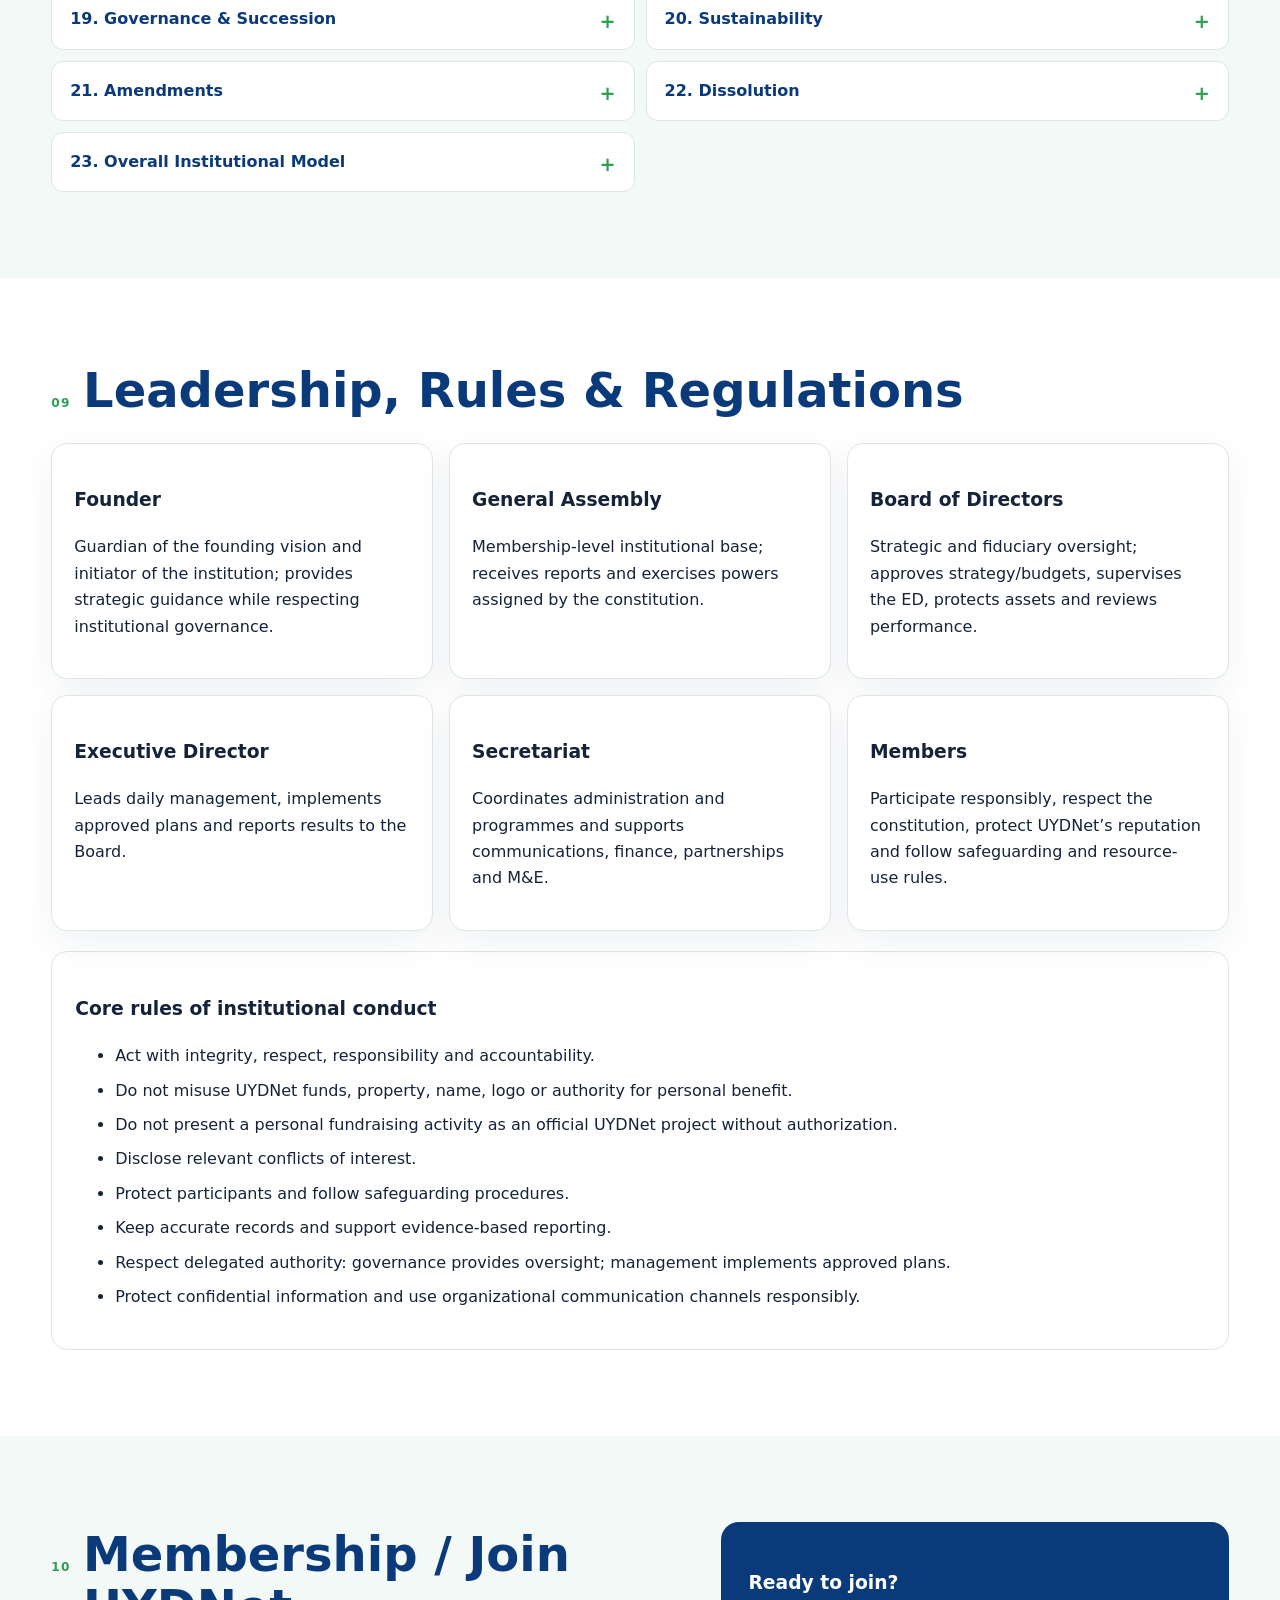
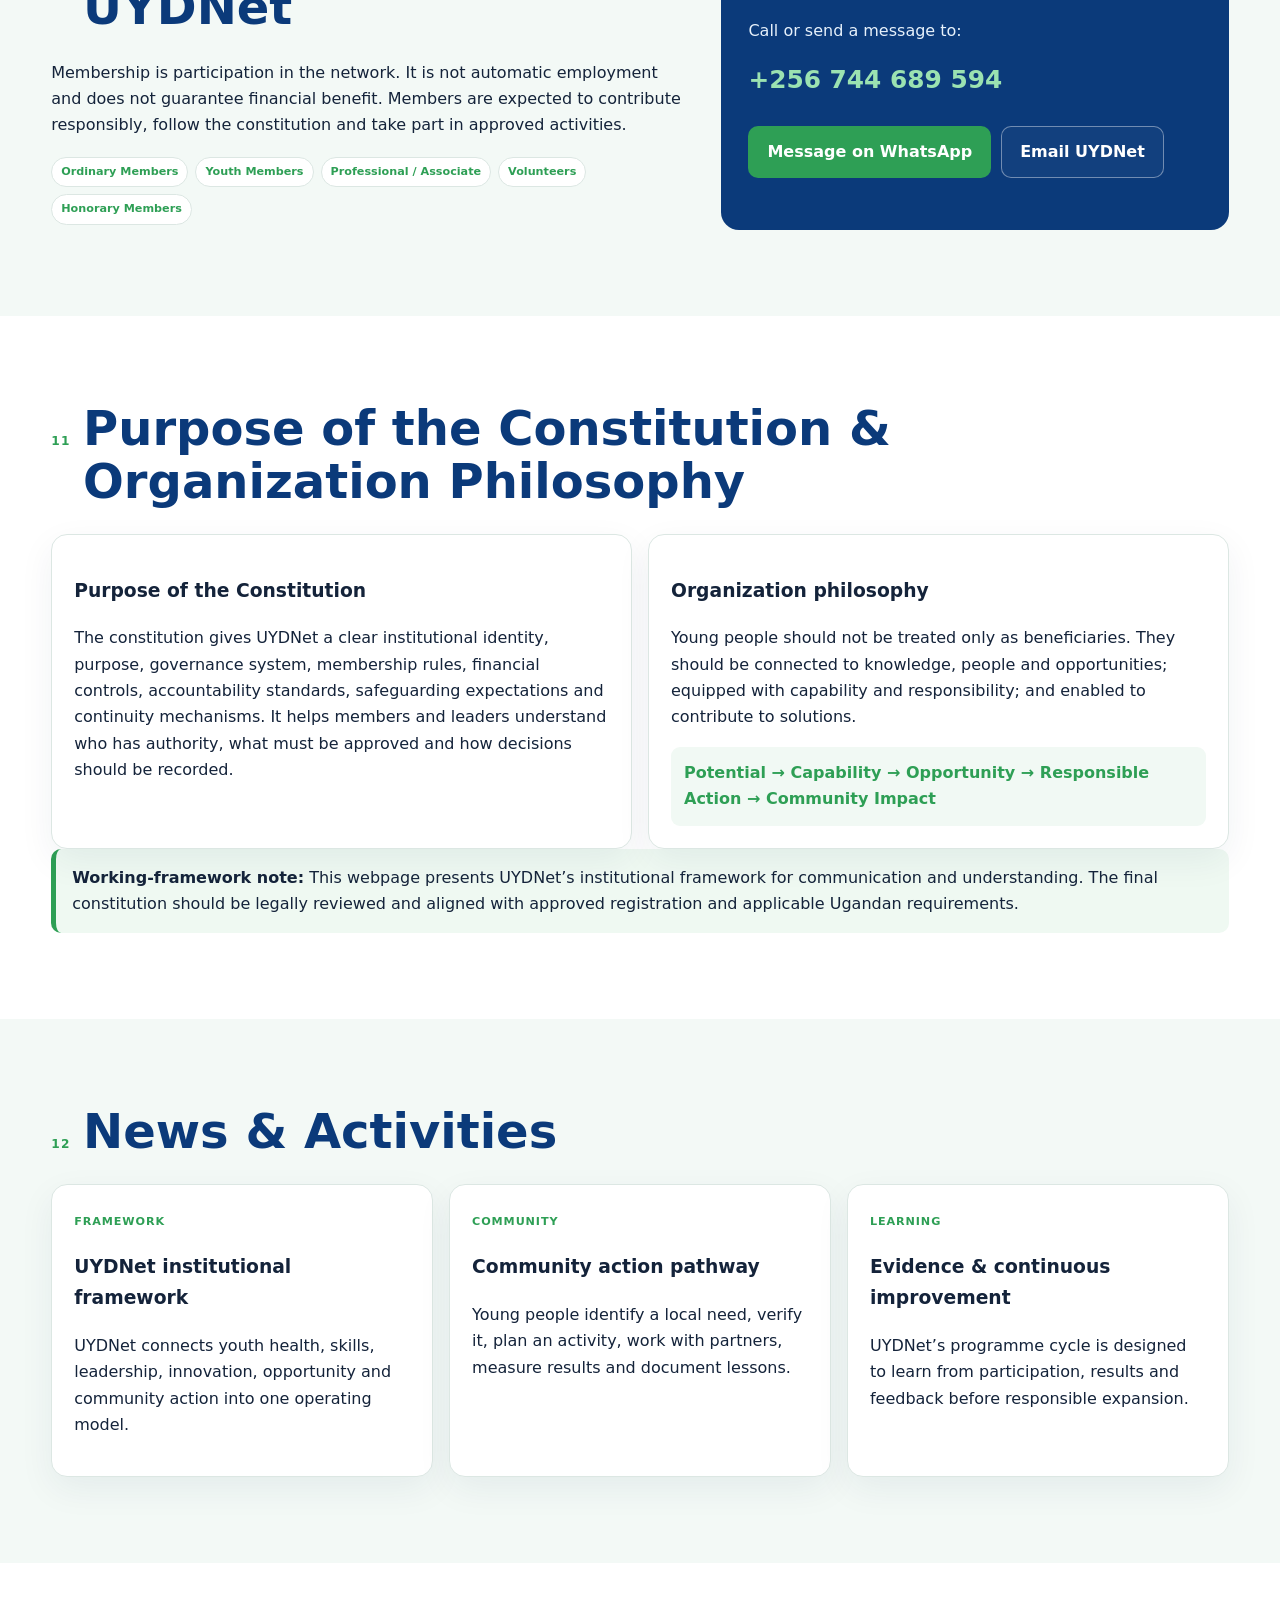
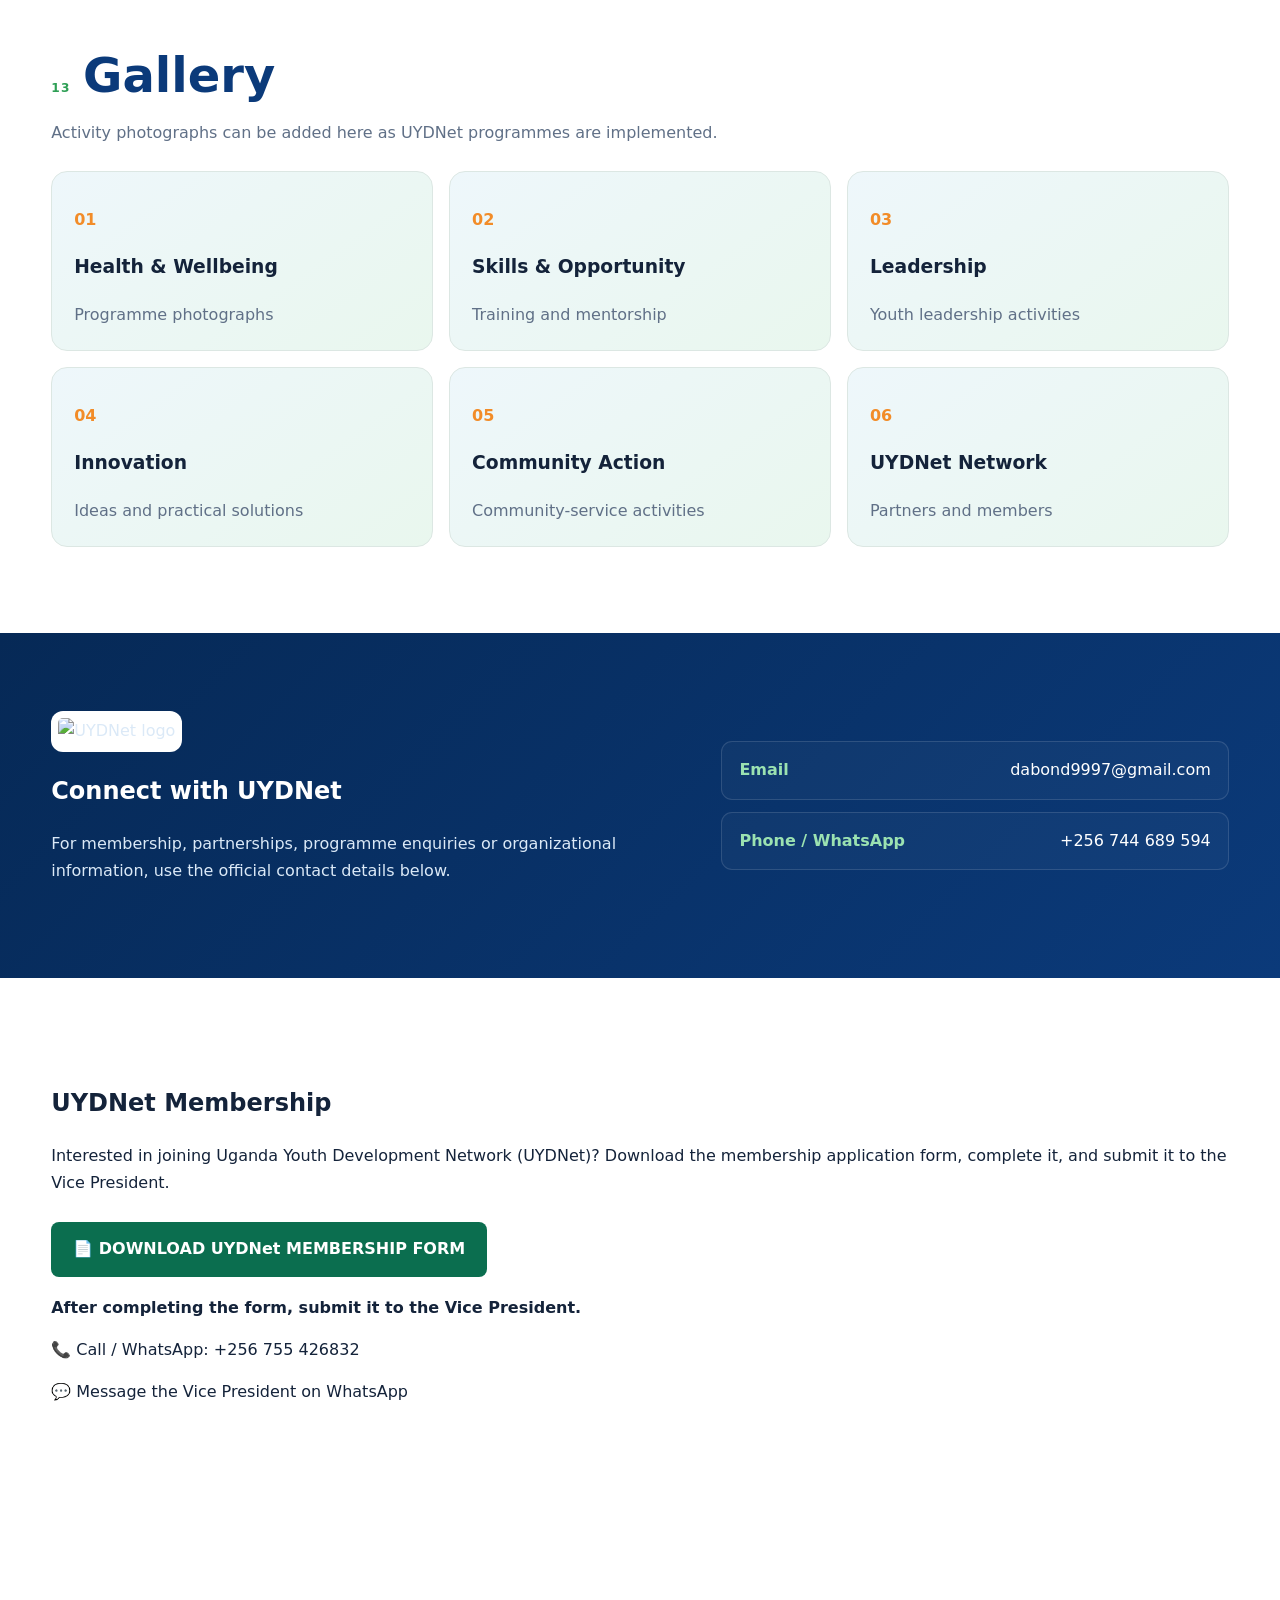
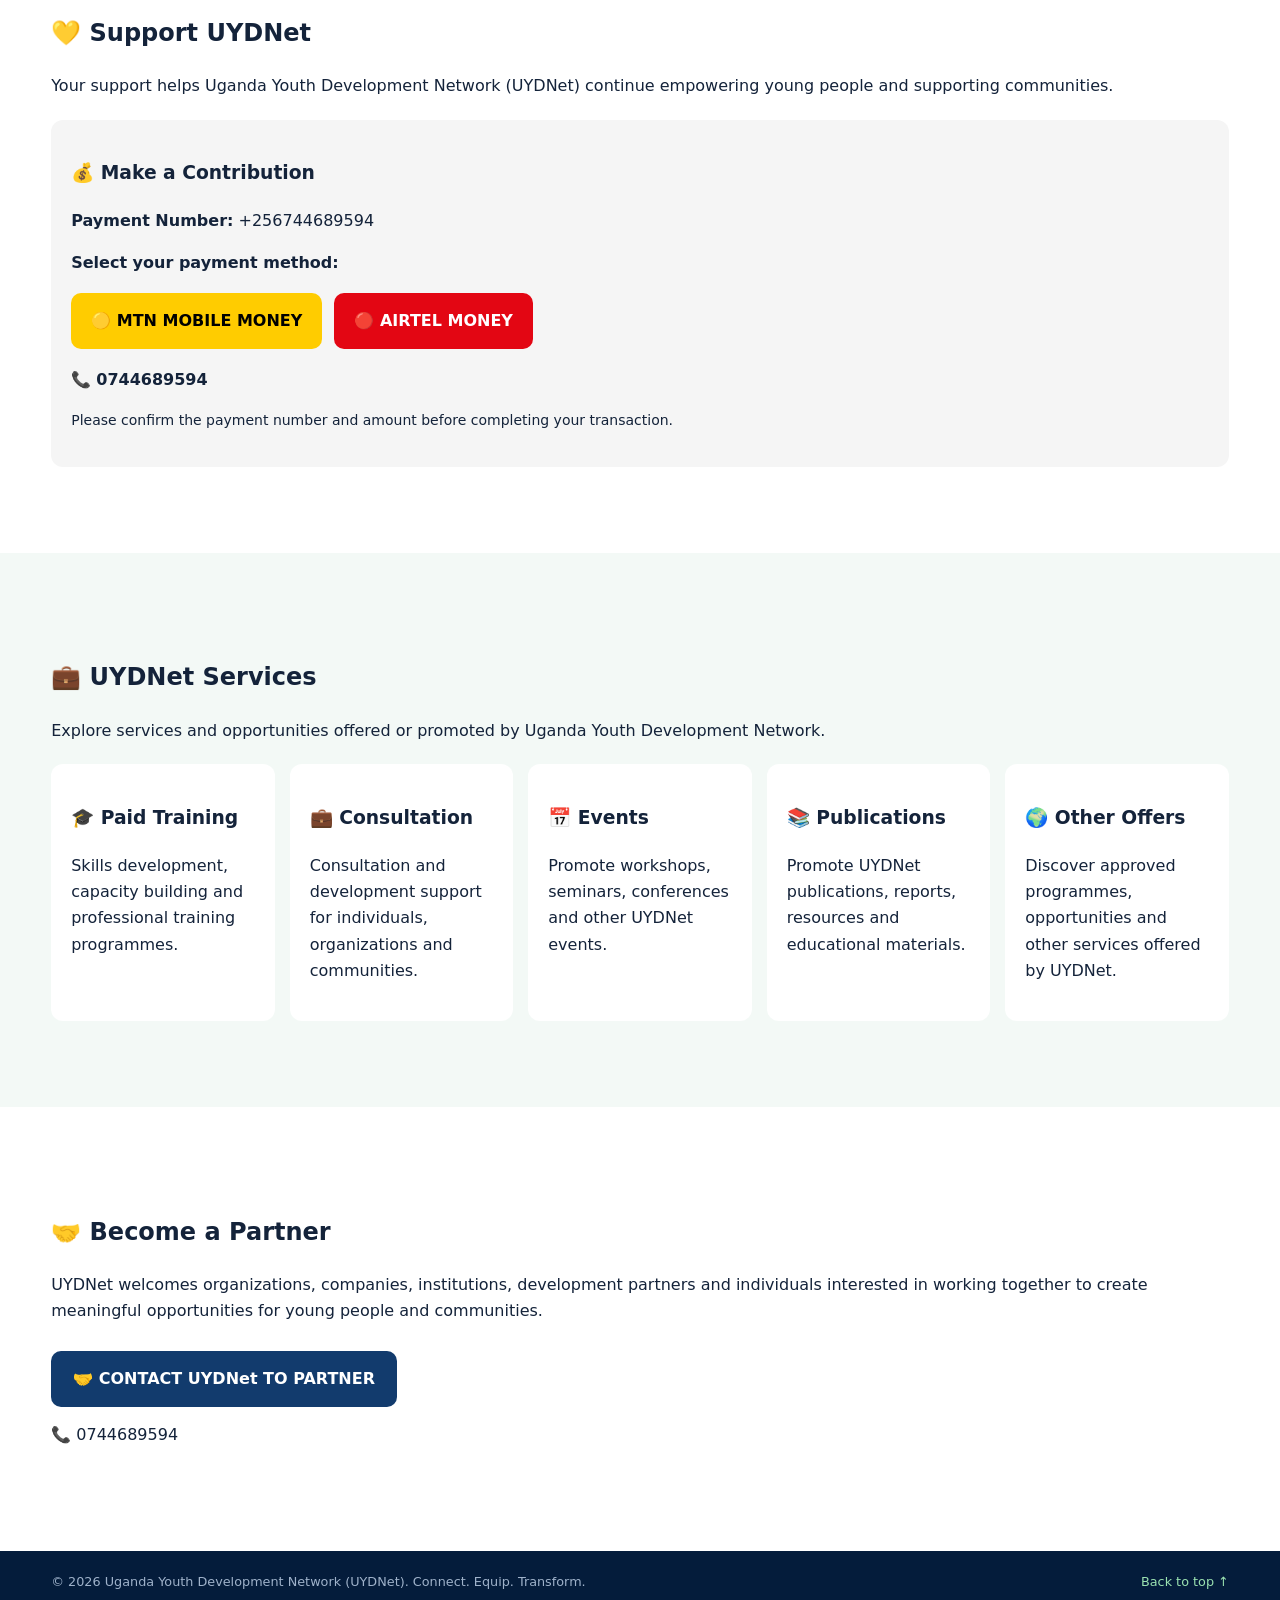
==== commit 0a23b2a0: "Update index.html" ====
--- a/index.html
+++ b/index.html
@@ -5,9 +5,9 @@
 <header><div class="container navwrap"><img src="uydnet-logo.jpeg" alt="UYDNet Logo" style="width:60px;height:60px;object-fit:contain;"><span><b>UYDNet</b><small>Uganda Youth Development Network</small></span></a><button class="menubtn">☰</button><nav><a href="#home">Home</a><a href="#about">About</a><a href="#objectives">Objectives</a><a href="#programs">Programs</a><a href="#structure">Structure</a><a href="#articles">Articles</a><a href="#leadership">Leadership</a><a href="#join">Join</a><a href="#constitution">Constitution</a><a href="#news">News</a><a href="#gallery">Gallery</a><a href="#contact">Contact</a></nav></div></header><a href="#membership">📄 Membership</a>
 <a href="#support">💛 Support UYDNet</a>
 <a href="#services">💼 UYDNet Services</a>
-<a href="#partner">🤝 Become a Partner</a>
+<a href="#partner">🤝 Become a Partner</a>e
 <main id="home">
-<section class="hero"><div class="herocard"><img src="assets/empowered-youth.jpg" alt="Empowered Youth, Stronger Communities, A Brighter Uganda"></div><label>UGANDA YOUTH DEVELOPMENT NETWORK</label><h1>Connect. Equip. <em>Transform.</em></h1><p class="lead">A youth-development network connecting health, skills, leadership, innovation, opportunity and community action into practical pathways for young people.</p><div class="actions"><a class="btn primary" href="#join">Join UYDNet</a><a class="btn ghost" href="#about">Understand UYDNet</a></div><div class="chips"><span>Health & wellbeing</span><span>Skills & opportunity</span><span>Leadership</span><span>Innovation</span><span>Community action</span></div></div><div class="herocard"><img src="assets/uydnet-logo.png" alt="Uganda Youth Development Network logo"><strong>CONNECT • EQUIP • TRANSFORM</strong></div></div></section>
+<section class="hero"><div class="herocard">...</div><label>UGANDA YOUTH DEVELOPMENT NETWORK</label><h1>Connect. Equip. <em>Transform.</em></h1><p class="lead">A youth-development network connecting health, skills, leadership, innovation, opportunity and community action into practical pathways for young people.</p><div class="actions"><a class="btn primary" href="#join">Join UYDNet</a><a class="btn ghost" href="#about">Understand UYDNet</a></div><div class="chips"><span>Health & wellbeing</span><span>Skills & opportunity</span><span>Leadership</span><span>Innovation</span><span>Community action</span></div></div><div class="herocard"><img src="assets/uydnet-logo.png" alt="Uganda Youth Development Network logo"><strong>CONNECT • EQUIP • TRANSFORM</strong></div></div></section>
 <section class="section" id="identity"><div class="container"><div class="heading"><span>01</span><h2>UYDNet at a glance</h2></div><div class="grid three"><article><small>FULL NAME</small><p>Uganda Youth Development Network</p></article><article><small>ACRONYM</small><p>UYDNet</p></article><article><small>NATURE</small><p>Non-profit, non-partisan youth-development organization, subject to approved governing documents and applicable Ugandan requirements.</p></article><article><small>MOTTO</small><p>CONNECT. EQUIP. TRANSFORM.</p></article><article><small>VISION</small><p>A generation of healthy, skilled, innovative and responsible young people driving sustainable development.</p></article><article><small>MISSION</small><p>To connect, equip and empower young people through health promotion, skills development, mentorship, leadership, innovation, opportunity networks and community action.</p></article><article class="wide"><small>PURPOSE</small><p>To strengthen the capacity of young people to achieve healthier, more productive and purposeful lives while contributing meaningfully to the development of their communities and society.</p></article></div></div></section>
 <section class="section tint"><div class="container twocol"><div><div class="heading"><span>02</span><h2>Explain UYDNet in one minute</h2></div><blockquote>“UYDNet is a youth-development network created to connect young people to reliable information, useful skills, mentors, opportunities and practical community action. We recognize that youth challenges are interconnected: a young person may be studying, searching for work or developing a talent while also facing stress, limited networks, uncertainty and lack of practical guidance. UYDNet therefore connects health and wellbeing, skills, leadership, innovation and opportunity pathways. We do not promise guaranteed jobs or income; we build capacity, responsible participation and legitimate pathways that can help young people move from potential to capability, opportunity and community impact.”</blockquote></div><div class="flow"><b>Need</b><i>→</i><b>Evidence</b><i>→</i><b>Objective</b><i>→</i><b>Programme</b><i>→</i><b>Action</b><i>→</i><b>Results</b></div></div></section>
 <section class="section" id="about"><div class="container"><div class="heading"><span>03</span><h2>About UYDNet & the Founder's story</h2></div><div class="story"><div><h3>From everyday observations to an organized response</h3><p>UYDNet was initiated by a young Ugandan citizen who observed a recurring reality in everyday life: young people can have ambition and talent, yet still struggle to find reliable information, practical guidance, supportive networks and clear opportunities. Some are studying, searching for work, developing skills or supporting families while also facing stress, uncertainty and limited networks.</p><p>The founding idea was not to create another platform that only talks about problems. It was to build a coordinated network that identifies needs, connects people and institutions, equips young people, creates practical opportunities for responsible participation and learns from results.</p><p>That founding vision became UYDNet: an institution built around the principle that young people should not be treated only as beneficiaries. They should be connected to knowledge, people and opportunities; equipped with capability and responsibility; and enabled to contribute to solutions.</p><div class="callout"><b>Founding principle:</b> The Founder establishes the vision; the institution carries it forward. Organizational funds, property and assets belong to UYDNet, not personally to the Founder.</div></div><aside class="darkcard"><h3>Why this matters</h3><p>The framework draws on Uganda's national planning and public-health evidence, including NPA's NDP IV and Human Resource Development Plan, Ministry of Health reporting, UBOS work and UN/UNICEF evidence.</p><small>The evidence identifies needs and gaps; it does not claim that UYDNet has already solved them.</small></aside></div></div></section>
